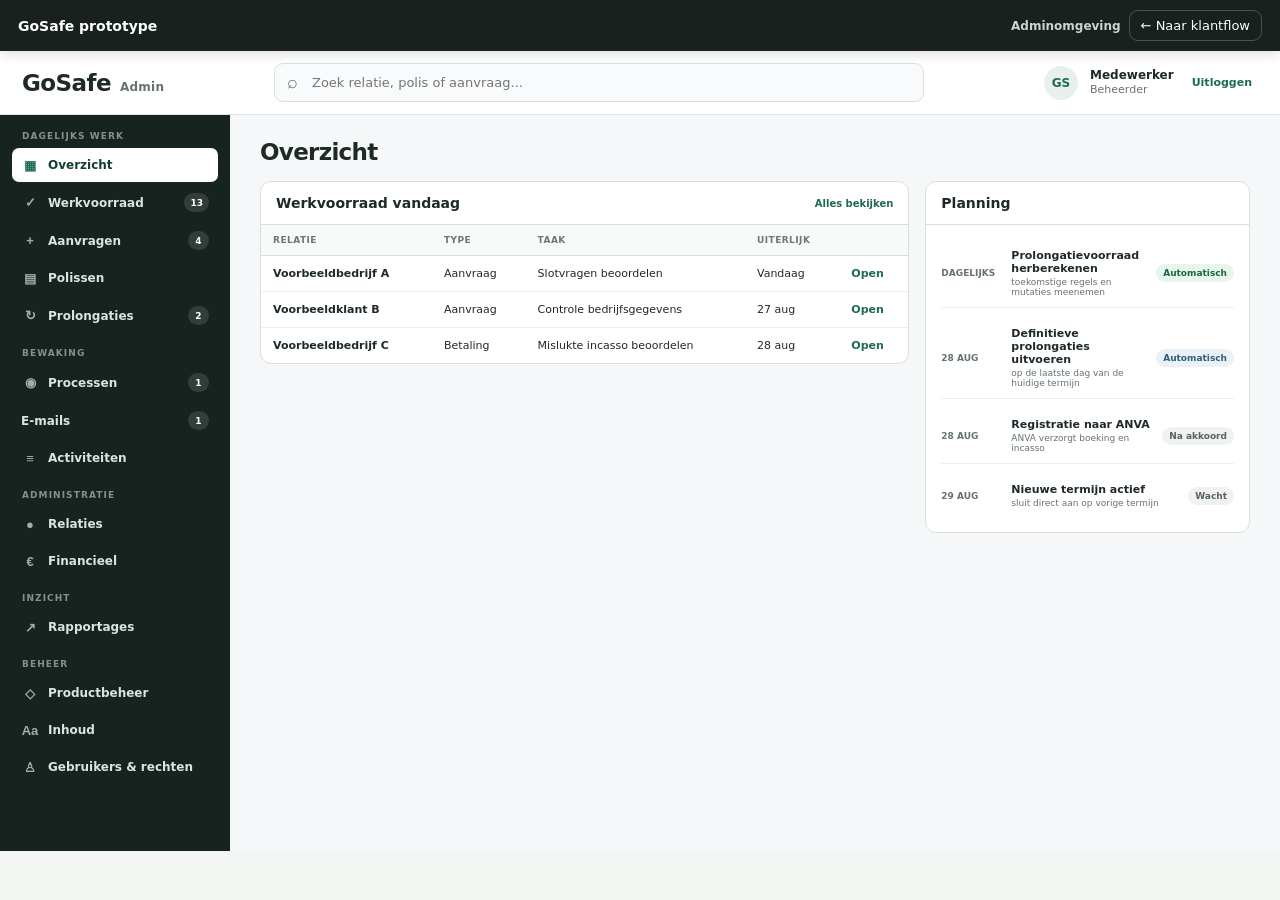
==== admin.html @ dae152c8 "Refresh simplified permissions UI" ====
<!DOCTYPE html>
<html lang="nl">
<head>
<meta charset="utf-8">
<meta name="viewport" content="width=device-width, initial-scale=1">
<title>GoSafe – adminprototype</title>
<link rel="stylesheet" href="assets/prototype.css?v=20260828-communication-v1">
</head>
<body><div class="prototype-toolbar admin-prototype-toolbar"><strong>GoSafe prototype</strong><div class="toolbar-group"><span class="toolbar-context">Adminomgeving</span><a class="toolbar-btn" href="index.html">← Naar klantflow</a></div></div><section class="screen active" id="screen-admin">
<div class="admin-shell">
<header class="admin-topbar">
  <div class="admin-brand"><strong>GoSafe</strong><span>Admin</span></div>
  <div class="admin-search"><input id="adminGlobalSearch" type="search" placeholder="Zoek relatie, polis of aanvraag..." aria-label="Zoek relatie, polis of aanvraag" /></div>
  <div class="admin-user"><div class="admin-avatar">GS</div><div class="admin-user-copy"><strong>Medewerker</strong>Beheerder</div><button class="admin-logout" type="button">Uitloggen</button></div>
</header>
<div class="admin-body">
<aside class="admin-sidebar">
  <div class="admin-nav-group"><div class="admin-nav-label">Dagelijks werk</div>
    <button class="admin-nav active" data-admin-target="overview" type="button">Overzicht</button>
    <button class="admin-nav" data-admin-target="workqueue" type="button">Werkvoorraad <span class="admin-nav-badge">13</span></button>
    <button class="admin-nav" data-admin-target="applications" type="button">Aanvragen <span class="admin-nav-badge">4</span></button>
    <button class="admin-nav" data-admin-target="policies" type="button">Polissen</button>
    <button class="admin-nav" data-admin-target="renewals" type="button">Prolongaties <span class="admin-nav-badge">2</span></button>
  </div>
  <div class="admin-nav-group"><div class="admin-nav-label">Bewaking</div>
    <button class="admin-nav" data-admin-target="processes" type="button">Processen <span class="admin-nav-badge">1</span></button>
    <button class="admin-nav" data-admin-target="communications" type="button">E-mails <span class="admin-nav-badge">1</span></button>
    <button class="admin-nav" data-admin-target="activities" type="button">Activiteiten</button>
  </div>
  <div class="admin-nav-group"><div class="admin-nav-label">Administratie</div>
    <button class="admin-nav" data-admin-target="relations" type="button">Relaties</button>
    <button class="admin-nav" data-admin-target="finance" type="button">Financieel</button>
  </div>
  <div class="admin-nav-group"><div class="admin-nav-label">Inzicht</div><button class="admin-nav" data-admin-target="reports" type="button">Rapportages</button></div>
  <div class="admin-nav-group"><div class="admin-nav-label">Beheer</div>
    <button class="admin-nav" data-admin-target="products" type="button">Productbeheer</button>
    <div class="admin-product-subnav" aria-label="Productbeheer submenu">
      <button class="admin-subnav-btn active" data-product-target="categories" type="button">Categorieën</button>
      <button class="admin-subnav-btn" data-product-target="category-rules" type="button">Categorieregels</button>
      <button class="admin-subnav-btn" data-product-target="costs" type="button">Algemene instellingen</button>
      <button class="admin-subnav-btn" data-product-target="addons" type="button">Aanvullende dekkingen</button>
      <button class="admin-subnav-btn" data-product-target="acceptance" type="button">Acceptatiecriteria</button>
      <button class="admin-subnav-btn" data-product-target="changes" type="button">Wijzigingssets</button>
      <button class="admin-subnav-btn" data-product-target="api" type="button">API test</button>
    </div>
    <button class="admin-nav" data-admin-target="content" type="button">Inhoud</button>
    <button class="admin-nav" data-admin-target="users" type="button">Gebruikers &amp; rechten</button>
  </div>
</aside>
<main class="admin-main">

<div class="admin-page active" data-admin-page="overview">
  <div class="admin-page-head"><div><h1>Overzicht</h1></div></div>
  <div class="admin-grid-2">
    <div>
      <div class="admin-card"><div class="admin-card-head"><div><h2>Werkvoorraad vandaag</h2></div><span class="admin-card-link" data-admin-target="workqueue">Alles bekijken</span></div><div class="admin-table-wrap"><table class="admin-table"><thead><tr><th>Relatie</th><th>Type</th><th>Taak</th><th>Uiterlijk</th><th></th></tr></thead><tbody>
      <tr><td><div class="admin-primary">Voorbeeldbedrijf A</div></td><td>Aanvraag</td><td>Slotvragen beoordelen</td><td>Vandaag</td><td><span class="admin-link admin-open-dossier" data-dossier-key="application-main">Open</span></td></tr>
      <tr><td><div class="admin-primary">Voorbeeldklant B</div></td><td>Aanvraag</td><td>Controle bedrijfsgegevens</td><td>27 aug</td><td><span class="admin-link">Open</span></td></tr>
      <tr><td><div class="admin-primary">Voorbeeldbedrijf C</div></td><td>Betaling</td><td>Mislukte incasso beoordelen</td><td>28 aug</td><td><span class="admin-link">Open</span></td></tr>
      </tbody></table></div></div>
    </div>
    <div>
      <div class="admin-card"><div class="admin-card-head"><div><h2>Planning</h2></div></div><div class="admin-card-body"><div class="admin-schedule">
        <div class="admin-schedule-row"><div class="admin-schedule-date">DAGELIJKS</div><div><div class="admin-schedule-title">Prolongatievoorraad herberekenen</div><div class="admin-schedule-sub">toekomstige regels en mutaties meenemen</div></div><span class="admin-chip green">Automatisch</span></div>
        <div class="admin-schedule-row"><div class="admin-schedule-date">28 AUG</div><div><div class="admin-schedule-title">Definitieve prolongaties uitvoeren</div><div class="admin-schedule-sub">op de laatste dag van de huidige termijn</div></div><span class="admin-chip blue">Automatisch</span></div>
        <div class="admin-schedule-row"><div class="admin-schedule-date">28 AUG</div><div><div class="admin-schedule-title">Registratie naar ANVA</div><div class="admin-schedule-sub">ANVA verzorgt boeking en incasso</div></div><span class="admin-chip gray">Na akkoord</span></div>
        <div class="admin-schedule-row"><div class="admin-schedule-date">29 AUG</div><div><div class="admin-schedule-title">Nieuwe termijn actief</div><div class="admin-schedule-sub">sluit direct aan op vorige termijn</div></div><span class="admin-chip gray">Wacht</span></div>
      </div></div></div>
    </div>
  </div>
</div>

<div class="admin-page" data-admin-page="workqueue">
  <div class="admin-page-head"><div><h1>Werkvoorraad</h1></div><div class="admin-actions"><button class="admin-btn primary" type="button">Nieuwe interne taak</button></div></div>
  <div class="admin-filterbar"><input class="grow" placeholder="Zoek op relatie, polis, aanvraag of taak"/><select><option>Alle typen</option><option>Aanvraag</option><option>Mutatie</option><option>Betaling</option><option>Relatie</option><option>Communicatie</option></select><select><option>Open</option><option>Afgerond</option></select><span class="admin-result-count">13 open taken</span></div>
  <div class="admin-card"><div class="admin-table-wrap"><table class="admin-table"><thead><tr><th>Type</th><th>Relatie</th><th>Polis / aanvraag</th><th>Taak</th><th>Status</th></tr></thead><tbody>
    <tr><td>Aanvraag</td><td><span class="admin-link admin-open-dossier" data-dossier-key="application-main">Voorbeeldbedrijf A</span></td><td>DOS-2026-00831</td><td>Slotvragen beoordelen</td><td><span class="admin-chip amber">Open</span></td></tr>
    <tr><td>Mutatie</td><td>Voorbeeldklant B</td><td>POL-2026-00312</td><td>Mutatie handmatig beoordelen</td><td><span class="admin-chip amber">Open</span></td></tr>
    <tr><td>Betaling</td><td>Voorbeeldbedrijf C</td><td>POL-2025-00917</td><td>Mislukte incasso beoordelen</td><td><span class="admin-chip amber">Open</span></td></tr>
    <tr><td>Relatie</td><td>Voorbeeldbedrijf D</td><td>AAN-2026-00807</td><td>Handmatige KvK-controle</td><td><span class="admin-chip amber">Open</span></td></tr>
    <tr><td>Communicatie</td><td><span class="admin-link admin-open-dossier" data-dossier-key="policy-main">Voorbeeld Media B.V.</span></td><td>POL-2026-00184</td><td>E-mailadres controleren na hard bounce</td><td><span class="admin-chip amber">Open</span></td></tr>
  </tbody></table></div></div>
</div>

<div class="admin-page" data-admin-page="activities">
  <div class="admin-page-head"><div><h1>Activiteiten</h1></div></div>
  <div class="admin-filterbar"><input class="grow" placeholder="Zoek gebeurtenis, relatie, polis of actor"/><select><option>Alle actors</option><option>Systeem</option><option>Medewerker</option><option>Klant</option></select><select><option>Alle resultaten</option><option>Gelukt</option><option>Waarschuwing</option><option>Mislukt</option></select><span class="admin-result-count">Laatste 30 dagen</span></div>
  <div class="admin-card"><div class="admin-table-wrap"><table class="admin-table"><thead><tr><th>Datum / tijd</th><th>Relatie</th><th>Polis / aanvraag</th><th>Actor</th><th>Activiteit</th><th>Resultaat</th></tr></thead><tbody>
    <tr><td>26 aug · 07:18</td><td>Voorbeeldbedrijf A</td><td>POL-2026-00184</td><td>Systeem</td><td>Nota aangemaakt</td><td><span class="admin-chip green">Gelukt</span></td></tr>
    <tr><td>26 aug · 07:11</td><td>Voorbeeldbedrijf A</td><td>POL-2026-00184</td><td>Systeem</td><td>Polismutatie verwerkt</td><td><span class="admin-chip green">Gelukt</span></td></tr>
    <tr><td>26 aug · 06:55</td><td>—</td><td>Batch PROL-20260826</td><td>Systeem</td><td>Prolongatieberekening</td><td><span class="admin-chip amber">1 uitzondering</span></td></tr>
    <tr><td>25 aug · 16:42</td><td>Voorbeeldbedrijf C</td><td>POL-2025-00917</td><td>Finance</td><td>Incasso opnieuw aangeboden</td><td><span class="admin-chip blue">Verwerkt</span></td></tr>
  </tbody></table></div></div>
</div>

<div class="admin-page" data-admin-page="processes">
  <div class="admin-page-head"><div><h1>Processen</h1></div><div class="admin-process-live"><i></i><div><strong>Realtime verbonden</strong><span id="adminProcessLiveAge">Laatste update zojuist</span></div></div></div>
  <div class="admin-filterbar"><input class="grow" id="adminProcessSearch" type="search" placeholder="Zoek proces, dossier, polis of relatie"><select id="adminProcessTypeFilter"><option value="">Alle processen</option><option>Nieuwe polis</option><option>Mutatie</option><option>Prolongatie</option><option>Royement</option></select><select id="adminProcessStatusFilter"><option value="">Alle statussen</option><option value="running">Actief</option><option value="waiting_timer">Gepland</option><option value="waiting_external">Wacht extern</option><option value="retry_scheduled">Retry gepland</option><option value="action_required">Actie nodig</option><option value="completed">Afgerond</option></select><span class="admin-result-count" id="adminProcessResultCount">12 processen</span></div>
  <div class="admin-process-layout">
    <div class="admin-card"><div class="admin-table-wrap"><table class="admin-table admin-process-table"><thead><tr><th>Proces</th><th>Dossier / polis</th><th>Status</th><th>Huidige stap</th><th>Doorlooptijd</th><th>SLA</th></tr></thead><tbody id="adminProcessListBody"></tbody></table></div></div>
    <aside class="admin-card admin-process-detail" id="adminProcessDetail"></aside>
  </div>
</div>

<div class="admin-page" data-admin-page="communications">
  <div class="admin-page-head"><div><h1>E-mails</h1></div><div class="admin-process-live"><i></i><div><strong>Realtime verbonden</strong><span id="communicationLiveAge">Laatste update zojuist</span></div></div></div>
  <div class="admin-communication-tabs" role="tablist" aria-label="E-mailonderdelen">
    <button class="active" data-communication-tab="queue" type="button">Gepland</button>
    <button data-communication-tab="messages" type="button">Verzonden</button>
  </div>

  <section class="admin-communication-panel active" data-communication-panel="queue">
    <div class="admin-communication-layout">
      <div class="admin-card"><div class="admin-filterbar admin-process-filterbar"><input class="grow" id="communicationQueueSearch" type="search" placeholder="Zoek dossier, polis, ontvanger of e-mail"><select id="communicationQueueStatus"><option value="">Alle statussen</option><option value="action_required">Actie nodig</option><option value="waiting_dependency">Gepland</option><option value="queued">Klaar voor verzending</option><option value="waiting_external">Wordt verzonden</option></select><span class="admin-result-count" id="communicationQueueCount"></span></div><div class="admin-table-wrap"><table class="admin-table admin-communication-table"><thead><tr><th>E-mail</th><th>Dossier / polis</th><th>Ontvanger</th><th>Status</th><th>Volgende stap</th><th>Moment</th></tr></thead><tbody id="communicationQueueBody"></tbody></table></div></div>
      <aside class="admin-card admin-process-detail" id="communicationQueueDetail"></aside>
    </div>
  </section>

  <section class="admin-communication-panel" data-communication-panel="messages">
    <div class="admin-communication-layout">
      <div class="admin-card"><div class="admin-filterbar admin-process-filterbar"><input class="grow" id="communicationMessageSearch" type="search" placeholder="Zoek e-mail, dossier of e-mailadres"><select id="communicationMessageStatus"><option value="">Alle statussen</option><option value="delivered">Afgeleverd</option><option value="hard_bounce">Hard bounce</option><option value="action_required">Actie nodig</option></select><span class="admin-result-count" id="communicationMessageCount"></span></div><div class="admin-table-wrap"><table class="admin-table admin-communication-table"><thead><tr><th>E-mail</th><th>Dossier / polis</th><th>Ontvanger</th><th>Status</th><th>Datum en tijd</th></tr></thead><tbody id="communicationMessageBody"></tbody></table></div></div>
      <aside class="admin-card admin-process-detail" id="communicationMessageDetail"></aside>
    </div>
  </section>

</div>

<div class="admin-page" data-admin-page="content">
  <div class="admin-page-head"><div><h1>Inhoud en vertalingen</h1></div></div>
  <div class="admin-filterbar admin-content-filterbar"><input class="grow" id="communicationTemplateSearch" type="search" placeholder="Zoek tekst of systeemonderdeel"><select id="communicationTemplateLanguage"><option value="">Alle talen</option><option value="nl-NL">Nederlands</option><option value="en-GB">Engels</option></select><select id="communicationTemplateStatus"><option value="">Alles</option><option value="published">Actief</option><option value="draft">Concept aanwezig</option></select></div>
  <div class="admin-communication-layout">
    <div class="admin-card"><div class="admin-table-wrap"><table class="admin-table admin-communication-table"><thead><tr><th>Systeemtekst</th><th>Onderdeel</th><th>Talen</th><th>Status</th><th></th></tr></thead><tbody id="communicationTemplateBody"></tbody></table></div></div>
    <aside class="admin-card admin-template-editor" id="communicationTemplateDetail"></aside>
  </div>
</div>

<div class="admin-page" data-admin-page="email-detail">
  <div class="admin-page-head admin-dossier-back"><div><button class="admin-btn text" id="emailDetailBack" type="button">← Terug</button></div></div>
  <div id="emailDetailContent"></div>
</div>

<div class="admin-page" data-admin-page="applications">
  <div class="admin-page-head"><div><h1>Aanvragen</h1></div></div>
  <div class="admin-filterbar"><input class="grow" id="applicationListSearch" type="search" placeholder="Zoek dossier of naam"/><select id="applicationStatusFilter"><option value="">Alle statussen</option><option value="ter akkoord">Ter akkoord</option><option value="concept">Concept</option></select><select id="applicationProductFilter"><option value="">Alle producten</option><option value="apparatuurverzekering">Apparatuurverzekering</option><option value="instrumentenverzekering">Instrumentenverzekering</option></select><select id="applicationDateFilter"><option value="">Alle momenten</option><option value="vandaag">Vandaag</option><option value="deze week">Deze week</option></select></div>
  <div class="admin-card"><div class="admin-table-wrap"><table class="admin-table admin-dossier-list"><thead><tr><th>Dossier</th><th>Verzekeringnemer</th><th>Product</th><th>Laatste wijziging</th><th class="admin-money">Verzekerd bedrag</th><th class="admin-money">Jaarpremie</th><th>Status</th></tr></thead><tbody id="applicationListBody">
    <tr class="admin-dossier-row" tabindex="0" data-open-dossier data-dossier-key="application-main" data-search="dos-2026-00831 voorbeeldbedrijf a klant-a@voorbeeld.invalid" data-status="ter akkoord" data-product="apparatuurverzekering" data-date="vandaag deze week"><td><span class="admin-link">DOS-2026-00831</span></td><td><div class="admin-primary">Voorbeeldbedrijf A</div></td><td>Apparatuurverzekering</td><td>26 aug · 07:04</td><td class="admin-money">€ 39.850</td><td class="admin-money">€ 498,13</td><td><span class="admin-chip amber">Ter akkoord</span></td></tr>
    <tr class="admin-dossier-row" tabindex="0" data-open-dossier data-dossier-key="application-fallout" data-search="dos-2026-00829 voorbeeldklant b klant-b@voorbeeld.invalid" data-status="concept" data-product="instrumentenverzekering" data-date="vandaag deze week"><td><span class="admin-link">DOS-2026-00829</span></td><td><div class="admin-primary">Voorbeeldklant B</div></td><td>Instrumentenverzekering</td><td>25 aug · 21:18</td><td class="admin-money">€ 112.500</td><td class="admin-money">€ 703,13</td><td><span class="admin-chip gray">Concept</span></td></tr>
    <tr class="admin-dossier-row" tabindex="0" data-open-dossier data-dossier-key="application-sound" data-search="dos-2026-00824 voorbeeldbedrijf d klant-d@voorbeeld.invalid" data-status="ter akkoord" data-product="apparatuurverzekering" data-date="deze week"><td><span class="admin-link">DOS-2026-00824</span></td><td><div class="admin-primary">Voorbeeldbedrijf D</div></td><td>Apparatuurverzekering</td><td>25 aug · 15:32</td><td class="admin-money">€ 58.400</td><td class="admin-money">€ 730,00</td><td><span class="admin-chip amber">Ter akkoord</span></td></tr>
    <tr class="admin-dossier-row" tabindex="0" data-open-dossier data-dossier-key="application-camera" data-search="dos-2026-00807 voorbeeldbedrijf e klant-e@voorbeeld.invalid" data-status="concept" data-product="apparatuurverzekering" data-date="deze week"><td><span class="admin-link">DOS-2026-00807</span></td><td><div class="admin-primary">Voorbeeldbedrijf E</div></td><td>Apparatuurverzekering</td><td>24 aug · 10:22</td><td class="admin-money">€ 26.300</td><td class="admin-money">€ 328,75</td><td><span class="admin-chip gray">Concept</span></td></tr>
  </tbody></table></div></div>
</div>

<div class="admin-page" data-admin-page="policies">
  <div class="admin-page-head"><div><h1>Polissen</h1></div></div>
  <div class="admin-filterbar"><input class="grow" id="policyListSearch" type="search" placeholder="Zoek polis of naam"/><select id="policyStatusFilter"><option value="">Alle statussen</option><option value="actief">Actief</option></select><select id="policyProductFilter"><option value="">Alle producten</option><option value="apparatuurverzekering">Apparatuurverzekering</option><option value="instrumentenverzekering">Instrumentenverzekering</option></select><select id="policyDateFilter"><option value="">Alle ingangsdatums</option><option value="deze maand">Deze maand</option><option value="dit jaar">Dit jaar</option></select></div>
  <div class="admin-card"><div class="admin-table-wrap"><table class="admin-table admin-dossier-list"><thead><tr><th>Polis</th><th>Verzekeringnemer</th><th>Product</th><th>Ingangsdatum</th><th>Prolongatiedatum</th><th class="admin-money">Verzekerd bedrag</th><th class="admin-money">Jaarpremie</th><th>Status</th><th>Komende wijziging</th></tr></thead><tbody id="policyListBody">
    <tr class="admin-dossier-row" tabindex="0" data-open-dossier data-dossier-key="policy-main" data-search="pol-2026-00184 dos-2026-00812 voorbeeldbedrijf a klant-a@voorbeeld.invalid mut-2026-00128" data-status="actief" data-product="apparatuurverzekering" data-date="deze maand dit jaar"><td><div class="admin-primary admin-link">POL-2026-00184</div></td><td><div class="admin-primary">Voorbeeldbedrijf A</div></td><td>Apparatuurverzekering</td><td>25 aug 2026</td><td><strong>25 aug 2027</strong></td><td class="admin-money">€ 39.850</td><td class="admin-money">€ 498,13</td><td><span class="admin-chip green">Actief</span></td><td><span class="admin-chip amber">Per 1 sep 2026</span></td></tr>
    <tr class="admin-dossier-row" tabindex="0" data-open-dossier data-dossier-key="policy-jdevries" data-search="pol-2026-00312 dos-2026-00481 voorbeeldklant b klant-b@voorbeeld.invalid" data-status="actief" data-product="instrumentenverzekering" data-date="dit jaar"><td><div class="admin-primary admin-link">POL-2026-00312</div></td><td><div class="admin-primary">Voorbeeldklant B</div></td><td>Instrumentenverzekering</td><td>4 mei 2026</td><td><strong>4 mei 2027</strong></td><td class="admin-money">€ 26.240</td><td class="admin-money">€ 164,00</td><td><span class="admin-chip green">Actief</span></td><td><span class="admin-value-muted">Geen</span></td></tr>
    <tr class="admin-dossier-row" tabindex="0" data-open-dossier data-dossier-key="policy-studio" data-search="pol-2025-00917 dos-2025-01228 voorbeeldbedrijf c klant-c@voorbeeld.invalid mut-2026-00131" data-status="actief" data-product="apparatuurverzekering" data-date=""><td><div class="admin-primary admin-link">POL-2025-00917</div></td><td><div class="admin-primary">Voorbeeldbedrijf C</div></td><td>Apparatuurverzekering</td><td>12 okt 2025</td><td><strong>12 okt 2026</strong></td><td class="admin-money">€ 38.600</td><td class="admin-money">€ 482,50</td><td><span class="admin-chip green">Actief</span></td><td><span class="admin-chip amber">Per 20 okt 2026</span></td></tr>
    <tr class="admin-dossier-row" tabindex="0" data-open-dossier data-dossier-key="policy-event" data-search="pol-2026-00276 dos-2026-00614 voorbeeldbedrijf d klant-d@voorbeeld.invalid" data-status="actief" data-product="apparatuurverzekering" data-date="dit jaar"><td><div class="admin-primary admin-link">POL-2026-00276</div></td><td><div class="admin-primary">Voorbeeldbedrijf D</div></td><td>Apparatuurverzekering</td><td>18 jun 2026</td><td><strong>18 jun 2027</strong></td><td class="admin-money">€ 64.500</td><td class="admin-money">€ 806,25</td><td><span class="admin-chip green">Actief</span></td><td><span class="admin-value-muted">Geen</span></td></tr>
    <tr class="admin-dossier-row" tabindex="0" data-open-dossier data-dossier-key="policy-music" data-search="pol-2026-00109 dos-2026-00231 voorbeeldklant e klant-e@voorbeeld.invalid" data-status="actief" data-product="instrumentenverzekering" data-date="dit jaar"><td><div class="admin-primary admin-link">POL-2026-00109</div></td><td><div class="admin-primary">Voorbeeldklant E</div></td><td>Instrumentenverzekering</td><td>9 feb 2026</td><td><strong>9 feb 2027</strong></td><td class="admin-money">€ 18.750</td><td class="admin-money">€ 117,19</td><td><span class="admin-chip green">Actief</span></td><td><span class="admin-value-muted">Geen</span></td></tr>
    <tr class="admin-dossier-row" tabindex="0" data-open-dossier data-dossier-key="policy-rental" data-search="pol-2025-01142 dos-2025-01490 voorbeeldbedrijf f klant-f@voorbeeld.invalid" data-status="actief" data-product="apparatuurverzekering" data-date=""><td><div class="admin-primary admin-link">POL-2025-01142</div></td><td><div class="admin-primary">Voorbeeldbedrijf F</div></td><td>Apparatuurverzekering</td><td>3 dec 2025</td><td><strong>3 dec 2026</strong></td><td class="admin-money">€ 92.300</td><td class="admin-money">€ 1.153,75</td><td><span class="admin-chip green">Actief</span></td><td><span class="admin-value-muted">Geen</span></td></tr>
    <tr class="admin-dossier-row" tabindex="0" data-open-dossier data-dossier-key="policy-photo" data-search="pol-2026-00348 dos-2026-00722 voorbeeldbedrijf g klant-g@voorbeeld.invalid" data-status="actief" data-product="apparatuurverzekering" data-date="dit jaar"><td><div class="admin-primary admin-link">POL-2026-00348</div></td><td><div class="admin-primary">Voorbeeldbedrijf G</div></td><td>Apparatuurverzekering</td><td>7 jul 2026</td><td><strong>7 jul 2027</strong></td><td class="admin-money">€ 31.900</td><td class="admin-money">€ 398,75</td><td><span class="admin-chip green">Actief</span></td><td><span class="admin-value-muted">Geen</span></td></tr>
  </tbody></table></div></div>
</div>

<div class="admin-page" data-admin-page="renewals">
  <div class="admin-page-head"><div><h1>Prolongaties</h1></div><div class="admin-process-live"><i></i><div><strong>Realtime verbonden</strong><span id="renewalLiveAge">Laatste update zojuist</span></div></div></div>
  <div class="admin-status-strip" aria-label="Prolongatie aandachtspunten">
    <button type="button" data-renewal-status="actie"><strong>3</strong><span>Actie nodig</span></button>
    <button type="button" data-renewal-status="uitval"><strong>2</strong><span>Uitval verwacht</span></button>
    <button type="button" data-renewal-status="mutatie"><strong>4</strong><span>Openstaande mutaties</span></button>
  </div>
  <div class="admin-filterbar"><input class="grow" id="renewalSearch" type="search" placeholder="Zoek polis, relatie of mutatie"/><select id="renewalPeriodFilter"><option value="">Komende 60 dagen</option><option value="7">Komende 7 dagen</option><option value="30">Komende 30 dagen</option><option value="90">Komende 90 dagen</option></select><select id="renewalStatusFilter"><option value="">Alle voorcontrolestatussen</option><option value="prolongeerbaar">Prolongeerbaar</option><option value="gewijzigd">Premie / voorwaarden gewijzigd</option><option value="mutatie">Openstaande mutatie</option><option value="uitval">Uitval verwacht</option><option value="actie">Actie nodig</option></select></div>
  <div class="admin-card"><div class="admin-table-wrap"><table class="admin-table admin-renewal-table"><thead><tr><th>Einde huidige termijn</th><th>Nieuwe termijn</th><th>Polis</th><th>Premie oud → nieuw</th><th>Voorcontrole</th></tr></thead><tbody id="renewalListBody">
    <tr class="admin-dossier-row" tabindex="0" data-open-dossier data-dossier-key="policy-studio" data-renewal-row data-search="pol-2025-00917 voorbeeldbedrijf c mut-2026-00131" data-status="mutatie actie" data-days="45"><td><strong>12 okt 2026</strong></td><td><strong>13 okt 2026 – 12 okt 2027</strong></td><td><div class="admin-primary admin-link">POL-2025-00917</div></td><td class="admin-money">€ 482,50 → € 508,20</td><td><span class="admin-chip amber">Openstaande mutatie</span></td></tr>
    <tr data-renewal-row data-search="pol-2025-00614 voorbeeldbedrijf e" data-status="prolongeerbaar" data-days="0"><td><strong>28 aug 2026</strong></td><td><strong>29 aug 2026 – 28 aug 2027</strong></td><td><div class="admin-primary">POL-2025-00614</div></td><td class="admin-money">€ 328,75 → € 328,75</td><td><span class="admin-chip green">Prolongeerbaar</span></td></tr>
    <tr class="admin-dossier-row" tabindex="0" data-open-dossier data-dossier-key="policy-live-audio" data-renewal-row data-search="pol-2025-00622 live audio regel maximum verzekerd bedrag" data-status="uitval actie" data-days="1"><td><strong>29 aug 2026</strong></td><td><strong>30 aug 2026 – 29 aug 2027</strong></td><td><div class="admin-primary admin-link">POL-2025-00622</div></td><td class="admin-money">€ 684,40 → —</td><td><span class="admin-chip red">Uitval verwacht</span><div class="admin-secondary">Nieuwe limiet verzekerd bedrag</div></td></tr>
    <tr data-renewal-row data-search="pol-2025-00630 studio west voorwaarden premie" data-status="gewijzigd" data-days="5"><td><strong>2 sep 2026</strong></td><td><strong>3 sep 2026 – 2 sep 2027</strong></td><td><div class="admin-primary">POL-2025-00630</div></td><td class="admin-money">€ 412,80 → € 429,31</td><td><span class="admin-chip blue">Premie gewijzigd</span></td></tr>
    <tr data-renewal-row data-search="pol-2025-00641 lichtwerk nederland" data-status="prolongeerbaar" data-days="8"><td><strong>5 sep 2026</strong></td><td><strong>6 sep 2026 – 5 sep 2027</strong></td><td><div class="admin-primary">POL-2025-00641</div></td><td class="admin-money">€ 278,50 → € 278,50</td><td><span class="admin-chip green">Prolongeerbaar</span></td></tr>
    <tr data-renewal-row data-search="pol-2025-00657 de snaar mut-2026-00142" data-status="mutatie" data-days="12"><td><strong>9 sep 2026</strong></td><td><strong>10 sep 2026 – 9 sep 2027</strong></td><td><div class="admin-primary">POL-2025-00657</div></td><td class="admin-money">€ 186,25 → € 201,88</td><td><span class="admin-chip amber">Openstaande mutatie</span></td></tr>
    <tr data-renewal-row data-search="pol-2025-00674 camera collectief" data-status="prolongeerbaar" data-days="18"><td><strong>15 sep 2026</strong></td><td><strong>16 sep 2026 – 15 sep 2027</strong></td><td><div class="admin-primary">POL-2025-00674</div></td><td class="admin-money">€ 735,00 → € 735,00</td><td><span class="admin-chip green">Prolongeerbaar</span></td></tr>
    <tr data-renewal-row data-search="pol-2025-00688 mobile sound uitval maximum items" data-status="uitval actie" data-days="23"><td><strong>20 sep 2026</strong></td><td><strong>21 sep 2026 – 20 sep 2027</strong></td><td><div class="admin-primary">POL-2025-00688</div></td><td class="admin-money">€ 946,20 → —</td><td><span class="admin-chip red">Uitval verwacht</span><div class="admin-secondary">Maximum aantal items overschreden</div></td></tr>
    <tr data-renewal-row data-search="pol-2025-00704 podium producties voorwaarden" data-status="gewijzigd" data-days="31"><td><strong>28 sep 2026</strong></td><td><strong>29 sep 2026 – 28 sep 2027</strong></td><td><div class="admin-primary">POL-2025-00704</div></td><td class="admin-money">€ 519,75 → € 540,54</td><td><span class="admin-chip blue">Voorwaarden gewijzigd</span></td></tr>
    <tr data-renewal-row data-search="pol-2025-00716 noordlicht media mut-2026-00155" data-status="mutatie" data-days="39"><td><strong>6 okt 2026</strong></td><td><strong>7 okt 2026 – 6 okt 2027</strong></td><td><div class="admin-primary">POL-2025-00716</div></td><td class="admin-money">€ 364,10 → € 392,44</td><td><span class="admin-chip amber">Openstaande mutatie</span></td></tr>
    <tr data-renewal-row data-search="pol-2025-00739 key sound" data-status="prolongeerbaar" data-days="52"><td><strong>19 okt 2026</strong></td><td><strong>20 okt 2026 – 19 okt 2027</strong></td><td><div class="admin-primary">POL-2025-00739</div></td><td class="admin-money">€ 221,60 → € 221,60</td><td><span class="admin-chip green">Prolongeerbaar</span></td></tr>
    <tr data-renewal-row data-search="pol-2025-00752 focus verhuur mut-2026-00161" data-status="mutatie" data-days="59"><td><strong>26 okt 2026</strong></td><td><strong>27 okt 2026 – 26 okt 2027</strong></td><td><div class="admin-primary">POL-2025-00752</div></td><td class="admin-money">€ 802,25 → € 838,70</td><td><span class="admin-chip amber">Openstaande mutatie</span></td></tr>
  </tbody></table></div></div>
</div>

<div class="admin-page" data-admin-page="finance">
  <div class="admin-page-head"><div><h1>Financieel</h1></div></div>
  <div class="admin-filterbar"><input class="grow" placeholder="Zoek nota, polis of relatie"/><select><option>Alle financiële statussen</option><option>Te versturen</option><option>Verstuurd</option><option>Voldaan</option><option>Mislukt</option></select></div>
  <div class="admin-card"><div class="admin-table-wrap"><table class="admin-table"><thead><tr><th>Nota</th><th>Relatie</th><th>Polis</th><th>Type</th><th>Bedrag</th><th>Datum</th><th>Status</th><th>Volgende actie</th></tr></thead><tbody>
    <tr><td>N-2026-010812</td><td>Voorbeeldbedrijf A</td><td>POL-2026-00184</td><td>Mutatienota</td><td class="admin-money">€ 497,23</td><td>26 aug 2026</td><td><span class="admin-chip blue">Te versturen</span></td><td>Versturen</td></tr>
    <tr><td>N-2026-010801</td><td>Voorbeeldbedrijf C</td><td>POL-2025-00917</td><td>Jaarnota</td><td class="admin-money">€ 528,56</td><td>25 aug 2026</td><td><span class="admin-chip red">Incasso mislukt</span></td><td>Werkvoorraad</td></tr>
    <tr><td>C-2026-000194</td><td>Voorbeeldklant B</td><td>POL-2026-00312</td><td>Creditnota</td><td class="admin-money">− € 84,30</td><td>24 aug 2026</td><td><span class="admin-chip green">Verwerkt</span></td><td>—</td></tr>
  </tbody></table></div></div>
</div>

<div class="admin-page" data-admin-page="relations">
  <div class="admin-page-head"><div><h1>Relaties</h1></div><div class="admin-actions"><button class="admin-btn primary" type="button">Nieuwe relatie</button></div></div>
  <div class="admin-filterbar"><input class="grow" placeholder="Zoek naam, e-mail, KvK of relatienummer"/><select><option>Alle relatietypen</option><option>Particulier</option><option>Zakelijk</option></select><span class="admin-result-count">1.087 relaties</span></div>
  <div class="admin-card"><div class="admin-table-wrap"><table class="admin-table"><thead><tr><th>Relatie</th><th>Type</th><th>E-mail</th><th>Polissen</th><th>Open taken</th><th>Laatste activiteit</th><th></th></tr></thead><tbody>
    <tr><td><div class="admin-primary">Voorbeeldbedrijf A</div><div class="admin-secondary">REL-000184 · KvK 00000001</div></td><td>Zakelijk</td><td>klant-a@voorbeeld.invalid</td><td>1 actief</td><td><span class="admin-chip amber">1</span></td><td>26 aug · 07:18</td><td><button class="admin-btn admin-open-dossier" type="button">Open dossier</button></td></tr>
    <tr><td><div class="admin-primary">Voorbeeldklant B</div><div class="admin-secondary">REL-000312</div></td><td>Particulier</td><td>klant-b@voorbeeld.invalid</td><td>1 actief</td><td>0</td><td>25 aug · 18:42</td><td><button class="admin-btn admin-open-dossier" type="button">Open dossier</button></td></tr>
    <tr><td><div class="admin-primary">Voorbeeldbedrijf C</div><div class="admin-secondary">REL-000917 · KvK 00000003</div></td><td>Zakelijk</td><td>klant-c@voorbeeld.invalid</td><td>2 actief</td><td><span class="admin-chip red">1</span></td><td>25 aug · 16:42</td><td><button class="admin-btn admin-open-dossier" type="button">Open dossier</button></td></tr>
  </tbody></table></div></div>
</div>

<div class="admin-page" data-admin-page="reports">
  <div class="admin-page-head"><div><h1>Rapportages</h1></div></div>
  <div class="admin-report-grid">
    <div class="admin-report"><h3>Productie &amp; premie</h3><span class="admin-link">Open rapport</span></div>
    <div class="admin-report"><h3>Portefeuille</h3><span class="admin-link">Open rapport</span></div>
    <div class="admin-report"><h3>Acceptatie &amp; uitval</h3><span class="admin-link">Open rapport</span></div>
    <div class="admin-report"><h3>Mutaties</h3><span class="admin-link">Open rapport</span></div>
    <div class="admin-report"><h3>Financieel</h3><span class="admin-link">Open rapport</span></div>
    <div class="admin-report"><h3>Proces &amp; operatie</h3><span class="admin-link">Open rapport</span></div>
  </div>
</div>

<div class="admin-page product-admin-page choosing-product" data-admin-page="products">
  <div class="admin-page-head product-admin-head">
    <div><h1>Productbeheer</h1></div>
    <div class="admin-actions"><button class="admin-btn primary" id="productNewChangeSet" type="button">Nieuwe wijzigingsset</button></div>
  </div>

  <section class="product-choice-screen" id="productAdminChooser" aria-labelledby="productChoiceTitle">
    <h2 id="productChoiceTitle">Welk product wil je beheren?</h2>
    <div class="product-choice-grid">
      <button class="product-choice-card" type="button" data-product-choice="Apparatuurverzekering"><span>Product</span><strong>Apparatuurverzekering</strong><em>Open productbeheer →</em></button>
      <button class="product-choice-card" type="button" data-product-choice="Instrumentenverzekering"><span>Product</span><strong>Instrumentenverzekering</strong><em>Open productbeheer →</em></button>
    </div>
  </section>

  <div class="product-admin-bar product-admin-bar-quiet">
    <div class="product-selected-context"><div class="product-selected-icon" aria-hidden="true">P</div><div class="product-selected-copy"><span>Je beheert nu</span><strong id="productCurrentName">—</strong><small>Nederland · EUR · Actief</small></div><button class="admin-btn product-change-product" id="productChangeProduct" type="button">Ander product kiezen</button><select class="product-hidden-select" id="productAdminProduct" aria-hidden="true" tabindex="-1"><option value="Apparatuurverzekering">Apparatuurverzekering</option><option value="Instrumentenverzekering">Instrumentenverzekering</option></select></div>
    <div class="product-version-panel"><label class="product-config-view"><span>Versie bekijken</span><select class="admin-input" id="productConfigView"><option value="current">Actieve versie · vandaag</option><option value="change-2027">Concept · Tarieven 2027</option><option value="scheduled-2027">Gepland · Productdocumenten 2027</option></select></label><div class="product-version-context" id="productVersionContext"><span class="admin-chip green">Actief</span><small>Geldig sinds 1 jan 2026</small></div></div>
  </div>

  <div class="product-subpage active" data-product-page="categories">
    <div class="product-subpage-head product-subpage-head-quiet"><div><h2>Categorieën</h2></div></div>


    <div class="admin-filterbar product-filterbar"><input id="productCategorySearch" type="search" placeholder="Zoek categorie of subcategorie..."><span class="admin-result-count" id="productCategoryCount">Categorieën</span></div>
    <div class="product-category-layout" id="productCategoryLayout">
<div class="admin-card product-category-card">
        <div class="admin-table-wrap"><table class="admin-table product-category-table"><thead><tr><th>Categorie</th><th>Premie</th><th>Eigen risico</th><th>Regels</th><th>Volgende versie</th><th></th></tr></thead><tbody>
<tr class="product-category-row" data-category-name="Apparatuurverzekering" data-deductible="€ 250" data-deductible-source="Apparatuurverzekering" data-level="root" data-main-category="Apparatuurverzekering" data-product="Apparatuurverzekering" data-rate="1,25%" data-rate-source="Apparatuurverzekering" data-rule="" data-rule-source="" data-upcoming=""><td><div class="admin-primary product-root-name">Apparatuurverzekering</div><div class="admin-secondary">Productbasis</div></td><td><strong class="admin-money">1,25%</strong><small class="product-inherit-source">Eigen instelling</small></td><td><strong class="admin-money">€ 250</strong><small class="product-inherit-source">Eigen instelling</small></td><td><span class="admin-secondary">—</span></td><td><span class="admin-secondary">Geen</span></td><td><button class="admin-btn text product-open-category" type="button">Bewerken</button></td></tr><tr class="product-category-row" data-category-name="Camera’s" data-deductible="€ 250" data-deductible-source="Apparatuurverzekering" data-level="main" data-main-category="Camera’s" data-product="Apparatuurverzekering" data-rate="1,25%" data-rate-source="Apparatuurverzekering" data-rule="Serienummer verplicht" data-rule-source="Camera’s" data-upcoming=""><td><div class="admin-primary product-main-name">Camera’s</div><div class="admin-secondary">Hoofdcategorie</div></td><td><strong class="admin-money">1,25%</strong><small class="product-inherit-source">Overerfd van Apparatuurverzekering</small></td><td><strong class="admin-money">€ 250</strong><small class="product-inherit-source">Overerfd van Apparatuurverzekering</small></td><td><span class="product-rule-chip">Serienummer verplicht</span></td><td><span class="admin-secondary">Geen</span></td><td><button class="admin-btn text product-open-category" type="button">Bewerken</button></td></tr><tr class="product-category-row" data-category-name="Spiegelreflexcamera (DSLR)" data-deductible="€ 250" data-deductible-source="Apparatuurverzekering" data-level="sub" data-main-category="Camera’s" data-product="Apparatuurverzekering" data-rate="1,25%" data-rate-source="Apparatuurverzekering" data-rule="Serienummer verplicht" data-rule-source="Camera’s" data-upcoming=""><td><div class="admin-primary product-leaf-name">Spiegelreflexcamera (DSLR)</div></td><td><strong class="admin-money">1,25%</strong><small class="product-inherit-source">Overerfd van Apparatuurverzekering</small></td><td><strong class="admin-money">€ 250</strong><small class="product-inherit-source">Overerfd van Apparatuurverzekering</small></td><td><span class="product-rule-inherit" title="Overgenomen van Camera’s: Serienummer verplicht">Overgenomen</span></td><td><span class="admin-secondary">Geen</span></td><td><button class="admin-btn text product-open-category" type="button">Bewerken</button></td></tr><tr class="product-category-row" data-category-name="Systeemcamera" data-deductible="€ 250" data-deductible-source="Apparatuurverzekering" data-level="sub" data-main-category="Camera’s" data-product="Apparatuurverzekering" data-rate="1,25%" data-rate-source="Apparatuurverzekering" data-rule="Serienummer verplicht" data-rule-source="Camera’s" data-upcoming=""><td><div class="admin-primary product-leaf-name">Systeemcamera</div></td><td><strong class="admin-money">1,25%</strong><small class="product-inherit-source">Overerfd van Apparatuurverzekering</small></td><td><strong class="admin-money">€ 250</strong><small class="product-inherit-source">Overerfd van Apparatuurverzekering</small></td><td><span class="product-rule-inherit" title="Overgenomen van Camera’s: Serienummer verplicht">Overgenomen</span></td><td><span class="admin-secondary">Geen</span></td><td><button class="admin-btn text product-open-category" type="button">Bewerken</button></td></tr><tr class="product-category-row" data-category-name="Cinema camera" data-deductible="€ 250" data-deductible-source="Apparatuurverzekering" data-level="sub" data-main-category="Camera’s" data-product="Apparatuurverzekering" data-rate="1,25%" data-rate-source="Apparatuurverzekering" data-rule="Serienummer verplicht" data-rule-source="Camera’s" data-upcoming="Concept · 1 jan 2027"><td><div class="admin-primary product-leaf-name">Cinema camera</div></td><td><strong class="admin-money">1,25%</strong><small class="product-inherit-source">Overerfd van Apparatuurverzekering</small></td><td><strong class="admin-money">€ 250</strong><small class="product-inherit-source">Overerfd van Apparatuurverzekering</small></td><td><span class="product-rule-inherit" title="Overgenomen van Camera’s: Serienummer verplicht">Overgenomen</span></td><td><span class="admin-chip amber">Concept · 1 jan 2027</span></td><td><button class="admin-btn text product-open-category" type="button">Bewerken</button></td></tr><tr class="product-category-row" data-category-name="Compactcamera" data-deductible="€ 250" data-deductible-source="Apparatuurverzekering" data-level="sub" data-main-category="Camera’s" data-product="Apparatuurverzekering" data-rate="1,25%" data-rate-source="Apparatuurverzekering" data-rule="Serienummer verplicht" data-rule-source="Camera’s" data-upcoming=""><td><div class="admin-primary product-leaf-name">Compactcamera</div></td><td><strong class="admin-money">1,25%</strong><small class="product-inherit-source">Overerfd van Apparatuurverzekering</small></td><td><strong class="admin-money">€ 250</strong><small class="product-inherit-source">Overerfd van Apparatuurverzekering</small></td><td><span class="product-rule-inherit" title="Overgenomen van Camera’s: Serienummer verplicht">Overgenomen</span></td><td><span class="admin-secondary">Geen</span></td><td><button class="admin-btn text product-open-category" type="button">Bewerken</button></td></tr><tr class="product-category-row" data-category-name="Camerabody" data-deductible="€ 250" data-deductible-source="Apparatuurverzekering" data-level="sub" data-main-category="Camera’s" data-product="Apparatuurverzekering" data-rate="1,25%" data-rate-source="Apparatuurverzekering" data-rule="Serienummer verplicht" data-rule-source="Camera’s" data-upcoming=""><td><div class="admin-primary product-leaf-name">Camerabody</div></td><td><strong class="admin-money">1,25%</strong><small class="product-inherit-source">Overerfd van Apparatuurverzekering</small></td><td><strong class="admin-money">€ 250</strong><small class="product-inherit-source">Overerfd van Apparatuurverzekering</small></td><td><span class="product-rule-inherit" title="Overgenomen van Camera’s: Serienummer verplicht">Overgenomen</span></td><td><span class="admin-secondary">Geen</span></td><td><button class="admin-btn text product-open-category" type="button">Bewerken</button></td></tr><tr class="product-category-row" data-category-name="Lenzen &amp; Optiek" data-deductible="€ 250" data-deductible-source="Apparatuurverzekering" data-level="main" data-main-category="Lenzen &amp; Optiek" data-product="Apparatuurverzekering" data-rate="1,25%" data-rate-source="Apparatuurverzekering" data-rule="CL233" data-rule-source="Lenzen &amp; Optiek" data-upcoming=""><td><div class="admin-primary product-main-name">Lenzen &amp; Optiek</div><div class="admin-secondary">Hoofdcategorie</div></td><td><strong class="admin-money">1,25%</strong><small class="product-inherit-source">Overerfd van Apparatuurverzekering</small></td><td><strong class="admin-money">€ 250</strong><small class="product-inherit-source">Overerfd van Apparatuurverzekering</small></td><td><span class="product-rule-chip">CL233</span></td><td><span class="admin-secondary">Geen</span></td><td><button class="admin-btn text product-open-category" type="button">Bewerken</button></td></tr><tr class="product-category-row" data-category-name="Objectief (Standaard/Prime)" data-deductible="€ 250" data-deductible-source="Apparatuurverzekering" data-level="sub" data-main-category="Lenzen &amp; Optiek" data-product="Apparatuurverzekering" data-rate="1,25%" data-rate-source="Apparatuurverzekering" data-rule="CL233" data-rule-source="Lenzen &amp; Optiek" data-upcoming=""><td><div class="admin-primary product-leaf-name">Objectief (Standaard/Prime)</div></td><td><strong class="admin-money">1,25%</strong><small class="product-inherit-source">Overerfd van Apparatuurverzekering</small></td><td><strong class="admin-money">€ 250</strong><small class="product-inherit-source">Overerfd van Apparatuurverzekering</small></td><td><span class="product-rule-inherit" title="Overgenomen van Lenzen &amp; Optiek: CL233">Overgenomen</span></td><td><span class="admin-secondary">Geen</span></td><td><button class="admin-btn text product-open-category" type="button">Bewerken</button></td></tr><tr class="product-category-row" data-category-name="Zoomlens" data-deductible="€ 250" data-deductible-source="Apparatuurverzekering" data-level="sub" data-main-category="Lenzen &amp; Optiek" data-product="Apparatuurverzekering" data-rate="1,25%" data-rate-source="Apparatuurverzekering" data-rule="CL233" data-rule-source="Lenzen &amp; Optiek" data-upcoming=""><td><div class="admin-primary product-leaf-name">Zoomlens</div></td><td><strong class="admin-money">1,25%</strong><small class="product-inherit-source">Overerfd van Apparatuurverzekering</small></td><td><strong class="admin-money">€ 250</strong><small class="product-inherit-source">Overerfd van Apparatuurverzekering</small></td><td><span class="product-rule-inherit" title="Overgenomen van Lenzen &amp; Optiek: CL233">Overgenomen</span></td><td><span class="admin-secondary">Geen</span></td><td><button class="admin-btn text product-open-category" type="button">Bewerken</button></td></tr><tr class="product-category-row" data-category-name="Telelens" data-deductible="€ 250" data-deductible-source="Apparatuurverzekering" data-level="sub" data-main-category="Lenzen &amp; Optiek" data-product="Apparatuurverzekering" data-rate="1,25%" data-rate-source="Apparatuurverzekering" data-rule="CL233" data-rule-source="Lenzen &amp; Optiek" data-upcoming=""><td><div class="admin-primary product-leaf-name">Telelens</div></td><td><strong class="admin-money">1,25%</strong><small class="product-inherit-source">Overerfd van Apparatuurverzekering</small></td><td><strong class="admin-money">€ 250</strong><small class="product-inherit-source">Overerfd van Apparatuurverzekering</small></td><td><span class="product-rule-inherit" title="Overgenomen van Lenzen &amp; Optiek: CL233">Overgenomen</span></td><td><span class="admin-secondary">Geen</span></td><td><button class="admin-btn text product-open-category" type="button">Bewerken</button></td></tr><tr class="product-category-row" data-category-name="Macro lens" data-deductible="€ 250" data-deductible-source="Apparatuurverzekering" data-level="sub" data-main-category="Lenzen &amp; Optiek" data-product="Apparatuurverzekering" data-rate="1,25%" data-rate-source="Apparatuurverzekering" data-rule="CL233" data-rule-source="Lenzen &amp; Optiek" data-upcoming=""><td><div class="admin-primary product-leaf-name">Macro lens</div></td><td><strong class="admin-money">1,25%</strong><small class="product-inherit-source">Overerfd van Apparatuurverzekering</small></td><td><strong class="admin-money">€ 250</strong><small class="product-inherit-source">Overerfd van Apparatuurverzekering</small></td><td><span class="product-rule-inherit" title="Overgenomen van Lenzen &amp; Optiek: CL233">Overgenomen</span></td><td><span class="admin-secondary">Geen</span></td><td><button class="admin-btn text product-open-category" type="button">Bewerken</button></td></tr><tr class="product-category-row" data-category-name="Fish-eye lens" data-deductible="€ 250" data-deductible-source="Apparatuurverzekering" data-level="sub" data-main-category="Lenzen &amp; Optiek" data-product="Apparatuurverzekering" data-rate="1,25%" data-rate-source="Apparatuurverzekering" data-rule="CL233" data-rule-source="Lenzen &amp; Optiek" data-upcoming=""><td><div class="admin-primary product-leaf-name">Fish-eye lens</div></td><td><strong class="admin-money">1,25%</strong><small class="product-inherit-source">Overerfd van Apparatuurverzekering</small></td><td><strong class="admin-money">€ 250</strong><small class="product-inherit-source">Overerfd van Apparatuurverzekering</small></td><td><span class="product-rule-inherit" title="Overgenomen van Lenzen &amp; Optiek: CL233">Overgenomen</span></td><td><span class="admin-secondary">Geen</span></td><td><button class="admin-btn text product-open-category" type="button">Bewerken</button></td></tr><tr class="product-category-row" data-category-name="Extenders &amp; Teleconverters" data-deductible="€ 250" data-deductible-source="Apparatuurverzekering" data-level="sub" data-main-category="Lenzen &amp; Optiek" data-product="Apparatuurverzekering" data-rate="1,25%" data-rate-source="Apparatuurverzekering" data-rule="CL233" data-rule-source="Lenzen &amp; Optiek" data-upcoming=""><td><div class="admin-primary product-leaf-name">Extenders &amp; Teleconverters</div></td><td><strong class="admin-money">1,25%</strong><small class="product-inherit-source">Overerfd van Apparatuurverzekering</small></td><td><strong class="admin-money">€ 250</strong><small class="product-inherit-source">Overerfd van Apparatuurverzekering</small></td><td><span class="product-rule-inherit" title="Overgenomen van Lenzen &amp; Optiek: CL233">Overgenomen</span></td><td><span class="admin-secondary">Geen</span></td><td><button class="admin-btn text product-open-category" type="button">Bewerken</button></td></tr><tr class="product-category-row" data-category-name="Geluidsapparatuur" data-deductible="€ 250" data-deductible-source="Apparatuurverzekering" data-level="main" data-main-category="Geluidsapparatuur" data-product="Apparatuurverzekering" data-rate="1,25%" data-rate-source="Apparatuurverzekering" data-rule="" data-rule-source="" data-upcoming=""><td><div class="admin-primary product-main-name">Geluidsapparatuur</div><div class="admin-secondary">Hoofdcategorie</div></td><td><strong class="admin-money">1,25%</strong><small class="product-inherit-source">Overerfd van Apparatuurverzekering</small></td><td><strong class="admin-money">€ 250</strong><small class="product-inherit-source">Overerfd van Apparatuurverzekering</small></td><td><span class="admin-secondary">—</span></td><td><span class="admin-secondary">Geen</span></td><td><button class="admin-btn text product-open-category" type="button">Bewerken</button></td></tr><tr class="product-category-row" data-category-name="Microfoons" data-deductible="€ 250" data-deductible-source="Apparatuurverzekering" data-level="sub" data-main-category="Geluidsapparatuur" data-product="Apparatuurverzekering" data-rate="1,25%" data-rate-source="Apparatuurverzekering" data-rule="" data-rule-source="" data-upcoming=""><td><div class="admin-primary product-leaf-name">Microfoons</div></td><td><strong class="admin-money">1,25%</strong><small class="product-inherit-source">Overerfd van Apparatuurverzekering</small></td><td><strong class="admin-money">€ 250</strong><small class="product-inherit-source">Overerfd van Apparatuurverzekering</small></td><td><span class="admin-secondary">—</span></td><td><span class="admin-secondary">Geen</span></td><td><button class="admin-btn text product-open-category" type="button">Bewerken</button></td></tr><tr class="product-category-row" data-category-name="Geluidsrecorders" data-deductible="€ 250" data-deductible-source="Apparatuurverzekering" data-level="sub" data-main-category="Geluidsapparatuur" data-product="Apparatuurverzekering" data-rate="1,25%" data-rate-source="Apparatuurverzekering" data-rule="" data-rule-source="" data-upcoming=""><td><div class="admin-primary product-leaf-name">Geluidsrecorders</div></td><td><strong class="admin-money">1,25%</strong><small class="product-inherit-source">Overerfd van Apparatuurverzekering</small></td><td><strong class="admin-money">€ 250</strong><small class="product-inherit-source">Overerfd van Apparatuurverzekering</small></td><td><span class="admin-secondary">—</span></td><td><span class="admin-secondary">Geen</span></td><td><button class="admin-btn text product-open-category" type="button">Bewerken</button></td></tr><tr class="product-category-row" data-category-name="Zenders/ontvangers" data-deductible="€ 250" data-deductible-source="Apparatuurverzekering" data-level="sub" data-main-category="Geluidsapparatuur" data-product="Apparatuurverzekering" data-rate="1,25%" data-rate-source="Apparatuurverzekering" data-rule="" data-rule-source="" data-upcoming=""><td><div class="admin-primary product-leaf-name">Zenders/ontvangers</div></td><td><strong class="admin-money">1,25%</strong><small class="product-inherit-source">Overerfd van Apparatuurverzekering</small></td><td><strong class="admin-money">€ 250</strong><small class="product-inherit-source">Overerfd van Apparatuurverzekering</small></td><td><span class="admin-secondary">—</span></td><td><span class="admin-secondary">Geen</span></td><td><button class="admin-btn text product-open-category" type="button">Bewerken</button></td></tr><tr class="product-category-row" data-category-name="Geluidsaccessoires (zenders, adapters, plopkappen)" data-deductible="€ 250" data-deductible-source="Apparatuurverzekering" data-level="sub" data-main-category="Geluidsapparatuur" data-product="Apparatuurverzekering" data-rate="1,25%" data-rate-source="Apparatuurverzekering" data-rule="" data-rule-source="" data-upcoming=""><td><div class="admin-primary product-leaf-name">Geluidsaccessoires (zenders, adapters, plopkappen)</div></td><td><strong class="admin-money">1,25%</strong><small class="product-inherit-source">Overerfd van Apparatuurverzekering</small></td><td><strong class="admin-money">€ 250</strong><small class="product-inherit-source">Overerfd van Apparatuurverzekering</small></td><td><span class="admin-secondary">—</span></td><td><span class="admin-secondary">Geen</span></td><td><button class="admin-btn text product-open-category" type="button">Bewerken</button></td></tr><tr class="product-category-row" data-category-name="Belichting" data-deductible="€ 250" data-deductible-source="Apparatuurverzekering" data-level="main" data-main-category="Belichting" data-product="Apparatuurverzekering" data-rate="1,25%" data-rate-source="Apparatuurverzekering" data-rule="" data-rule-source="" data-upcoming=""><td><div class="admin-primary product-main-name">Belichting</div><div class="admin-secondary">Hoofdcategorie</div></td><td><strong class="admin-money">1,25%</strong><small class="product-inherit-source">Overerfd van Apparatuurverzekering</small></td><td><strong class="admin-money">€ 250</strong><small class="product-inherit-source">Overerfd van Apparatuurverzekering</small></td><td><span class="admin-secondary">—</span></td><td><span class="admin-secondary">Geen</span></td><td><button class="admin-btn text product-open-category" type="button">Bewerken</button></td></tr><tr class="product-category-row" data-category-name="Flitsers" data-deductible="€ 250" data-deductible-source="Apparatuurverzekering" data-level="sub" data-main-category="Belichting" data-product="Apparatuurverzekering" data-rate="1,25%" data-rate-source="Apparatuurverzekering" data-rule="" data-rule-source="" data-upcoming=""><td><div class="admin-primary product-leaf-name">Flitsers</div></td><td><strong class="admin-money">1,25%</strong><small class="product-inherit-source">Overerfd van Apparatuurverzekering</small></td><td><strong class="admin-money">€ 250</strong><small class="product-inherit-source">Overerfd van Apparatuurverzekering</small></td><td><span class="admin-secondary">—</span></td><td><span class="admin-secondary">Geen</span></td><td><button class="admin-btn text product-open-category" type="button">Bewerken</button></td></tr><tr class="product-category-row" data-category-name="LED-lampen / continu licht" data-deductible="€ 250" data-deductible-source="Apparatuurverzekering" data-level="sub" data-main-category="Belichting" data-product="Apparatuurverzekering" data-rate="1,25%" data-rate-source="Apparatuurverzekering" data-rule="" data-rule-source="" data-upcoming=""><td><div class="admin-primary product-leaf-name">LED-lampen / continu licht</div></td><td><strong class="admin-money">1,25%</strong><small class="product-inherit-source">Overerfd van Apparatuurverzekering</small></td><td><strong class="admin-money">€ 250</strong><small class="product-inherit-source">Overerfd van Apparatuurverzekering</small></td><td><span class="admin-secondary">—</span></td><td><span class="admin-secondary">Geen</span></td><td><button class="admin-btn text product-open-category" type="button">Bewerken</button></td></tr><tr class="product-category-row" data-category-name="Softboxen / diffusers" data-deductible="€ 250" data-deductible-source="Apparatuurverzekering" data-level="sub" data-main-category="Belichting" data-product="Apparatuurverzekering" data-rate="1,25%" data-rate-source="Apparatuurverzekering" data-rule="" data-rule-source="" data-upcoming=""><td><div class="admin-primary product-leaf-name">Softboxen / diffusers</div></td><td><strong class="admin-money">1,25%</strong><small class="product-inherit-source">Overerfd van Apparatuurverzekering</small></td><td><strong class="admin-money">€ 250</strong><small class="product-inherit-source">Overerfd van Apparatuurverzekering</small></td><td><span class="admin-secondary">—</span></td><td><span class="admin-secondary">Geen</span></td><td><button class="admin-btn text product-open-category" type="button">Bewerken</button></td></tr><tr class="product-category-row" data-category-name="Lichtstatieven" data-deductible="€ 250" data-deductible-source="Apparatuurverzekering" data-level="sub" data-main-category="Belichting" data-product="Apparatuurverzekering" data-rate="1,25%" data-rate-source="Apparatuurverzekering" data-rule="" data-rule-source="" data-upcoming=""><td><div class="admin-primary product-leaf-name">Lichtstatieven</div></td><td><strong class="admin-money">1,25%</strong><small class="product-inherit-source">Overerfd van Apparatuurverzekering</small></td><td><strong class="admin-money">€ 250</strong><small class="product-inherit-source">Overerfd van Apparatuurverzekering</small></td><td><span class="admin-secondary">—</span></td><td><span class="admin-secondary">Geen</span></td><td><button class="admin-btn text product-open-category" type="button">Bewerken</button></td></tr><tr class="product-category-row" data-category-name="Gimbals &amp; light rigs" data-deductible="€ 250" data-deductible-source="Apparatuurverzekering" data-level="sub" data-main-category="Belichting" data-product="Apparatuurverzekering" data-rate="1,25%" data-rate-source="Apparatuurverzekering" data-rule="" data-rule-source="" data-upcoming=""><td><div class="admin-primary product-leaf-name">Gimbals &amp; light rigs</div></td><td><strong class="admin-money">1,25%</strong><small class="product-inherit-source">Overerfd van Apparatuurverzekering</small></td><td><strong class="admin-money">€ 250</strong><small class="product-inherit-source">Overerfd van Apparatuurverzekering</small></td><td><span class="admin-secondary">—</span></td><td><span class="admin-secondary">Geen</span></td><td><button class="admin-btn text product-open-category" type="button">Bewerken</button></td></tr><tr class="product-category-row" data-category-name="Statieven &amp; Ondersteuning" data-deductible="€ 250" data-deductible-source="Apparatuurverzekering" data-level="main" data-main-category="Statieven &amp; Ondersteuning" data-product="Apparatuurverzekering" data-rate="1,25%" data-rate-source="Apparatuurverzekering" data-rule="" data-rule-source="" data-upcoming=""><td><div class="admin-primary product-main-name">Statieven &amp; Ondersteuning</div><div class="admin-secondary">Hoofdcategorie</div></td><td><strong class="admin-money">1,25%</strong><small class="product-inherit-source">Overerfd van Apparatuurverzekering</small></td><td><strong class="admin-money">€ 250</strong><small class="product-inherit-source">Overerfd van Apparatuurverzekering</small></td><td><span class="admin-secondary">—</span></td><td><span class="admin-secondary">Geen</span></td><td><button class="admin-btn text product-open-category" type="button">Bewerken</button></td></tr><tr class="product-category-row" data-category-name="Statief" data-deductible="€ 250" data-deductible-source="Apparatuurverzekering" data-level="sub" data-main-category="Statieven &amp; Ondersteuning" data-product="Apparatuurverzekering" data-rate="1,25%" data-rate-source="Apparatuurverzekering" data-rule="" data-rule-source="" data-upcoming=""><td><div class="admin-primary product-leaf-name">Statief</div></td><td><strong class="admin-money">1,25%</strong><small class="product-inherit-source">Overerfd van Apparatuurverzekering</small></td><td><strong class="admin-money">€ 250</strong><small class="product-inherit-source">Overerfd van Apparatuurverzekering</small></td><td><span class="admin-secondary">—</span></td><td><span class="admin-secondary">Geen</span></td><td><button class="admin-btn text product-open-category" type="button">Bewerken</button></td></tr><tr class="product-category-row" data-category-name="Statiefkop" data-deductible="€ 250" data-deductible-source="Apparatuurverzekering" data-level="sub" data-main-category="Statieven &amp; Ondersteuning" data-product="Apparatuurverzekering" data-rate="1,25%" data-rate-source="Apparatuurverzekering" data-rule="" data-rule-source="" data-upcoming=""><td><div class="admin-primary product-leaf-name">Statiefkop</div></td><td><strong class="admin-money">1,25%</strong><small class="product-inherit-source">Overerfd van Apparatuurverzekering</small></td><td><strong class="admin-money">€ 250</strong><small class="product-inherit-source">Overerfd van Apparatuurverzekering</small></td><td><span class="admin-secondary">—</span></td><td><span class="admin-secondary">Geen</span></td><td><button class="admin-btn text product-open-category" type="button">Bewerken</button></td></tr><tr class="product-category-row" data-category-name="Monopod" data-deductible="€ 250" data-deductible-source="Apparatuurverzekering" data-level="sub" data-main-category="Statieven &amp; Ondersteuning" data-product="Apparatuurverzekering" data-rate="1,25%" data-rate-source="Apparatuurverzekering" data-rule="" data-rule-source="" data-upcoming=""><td><div class="admin-primary product-leaf-name">Monopod</div></td><td><strong class="admin-money">1,25%</strong><small class="product-inherit-source">Overerfd van Apparatuurverzekering</small></td><td><strong class="admin-money">€ 250</strong><small class="product-inherit-source">Overerfd van Apparatuurverzekering</small></td><td><span class="admin-secondary">—</span></td><td><span class="admin-secondary">Geen</span></td><td><button class="admin-btn text product-open-category" type="button">Bewerken</button></td></tr><tr class="product-category-row" data-category-name="Schouderrigs" data-deductible="€ 250" data-deductible-source="Apparatuurverzekering" data-level="sub" data-main-category="Statieven &amp; Ondersteuning" data-product="Apparatuurverzekering" data-rate="1,25%" data-rate-source="Apparatuurverzekering" data-rule="" data-rule-source="" data-upcoming=""><td><div class="admin-primary product-leaf-name">Schouderrigs</div></td><td><strong class="admin-money">1,25%</strong><small class="product-inherit-source">Overerfd van Apparatuurverzekering</small></td><td><strong class="admin-money">€ 250</strong><small class="product-inherit-source">Overerfd van Apparatuurverzekering</small></td><td><span class="admin-secondary">—</span></td><td><span class="admin-secondary">Geen</span></td><td><button class="admin-btn text product-open-category" type="button">Bewerken</button></td></tr><tr class="product-category-row" data-category-name="Sliders / Dollies" data-deductible="€ 250" data-deductible-source="Apparatuurverzekering" data-level="sub" data-main-category="Statieven &amp; Ondersteuning" data-product="Apparatuurverzekering" data-rate="1,25%" data-rate-source="Apparatuurverzekering" data-rule="" data-rule-source="" data-upcoming=""><td><div class="admin-primary product-leaf-name">Sliders / Dollies</div></td><td><strong class="admin-money">1,25%</strong><small class="product-inherit-source">Overerfd van Apparatuurverzekering</small></td><td><strong class="admin-money">€ 250</strong><small class="product-inherit-source">Overerfd van Apparatuurverzekering</small></td><td><span class="admin-secondary">—</span></td><td><span class="admin-secondary">Geen</span></td><td><button class="admin-btn text product-open-category" type="button">Bewerken</button></td></tr><tr class="product-category-row" data-category-name="Opslag &amp; Media" data-deductible="€ 250" data-deductible-source="Apparatuurverzekering" data-level="main" data-main-category="Opslag &amp; Media" data-product="Apparatuurverzekering" data-rate="1,25%" data-rate-source="Apparatuurverzekering" data-rule="" data-rule-source="" data-upcoming=""><td><div class="admin-primary product-main-name">Opslag &amp; Media</div><div class="admin-secondary">Hoofdcategorie</div></td><td><strong class="admin-money">1,25%</strong><small class="product-inherit-source">Overerfd van Apparatuurverzekering</small></td><td><strong class="admin-money">€ 250</strong><small class="product-inherit-source">Overerfd van Apparatuurverzekering</small></td><td><span class="admin-secondary">—</span></td><td><span class="admin-secondary">Geen</span></td><td><button class="admin-btn text product-open-category" type="button">Bewerken</button></td></tr><tr class="product-category-row" data-category-name="Geheugenkaarten" data-deductible="€ 250" data-deductible-source="Apparatuurverzekering" data-level="sub" data-main-category="Opslag &amp; Media" data-product="Apparatuurverzekering" data-rate="1,25%" data-rate-source="Apparatuurverzekering" data-rule="" data-rule-source="" data-upcoming=""><td><div class="admin-primary product-leaf-name">Geheugenkaarten</div></td><td><strong class="admin-money">1,25%</strong><small class="product-inherit-source">Overerfd van Apparatuurverzekering</small></td><td><strong class="admin-money">€ 250</strong><small class="product-inherit-source">Overerfd van Apparatuurverzekering</small></td><td><span class="admin-secondary">—</span></td><td><span class="admin-secondary">Geen</span></td><td><button class="admin-btn text product-open-category" type="button">Bewerken</button></td></tr><tr class="product-category-row" data-category-name="SSD's / HDD's" data-deductible="€ 250" data-deductible-source="Apparatuurverzekering" data-level="sub" data-main-category="Opslag &amp; Media" data-product="Apparatuurverzekering" data-rate="1,25%" data-rate-source="Apparatuurverzekering" data-rule="" data-rule-source="" data-upcoming=""><td><div class="admin-primary product-leaf-name">SSD's / HDD's</div></td><td><strong class="admin-money">1,25%</strong><small class="product-inherit-source">Overerfd van Apparatuurverzekering</small></td><td><strong class="admin-money">€ 250</strong><small class="product-inherit-source">Overerfd van Apparatuurverzekering</small></td><td><span class="admin-secondary">—</span></td><td><span class="admin-secondary">Geen</span></td><td><button class="admin-btn text product-open-category" type="button">Bewerken</button></td></tr><tr class="product-category-row" data-category-name="Readers &amp; Docks" data-deductible="€ 250" data-deductible-source="Apparatuurverzekering" data-level="sub" data-main-category="Opslag &amp; Media" data-product="Apparatuurverzekering" data-rate="1,25%" data-rate-source="Apparatuurverzekering" data-rule="" data-rule-source="" data-upcoming=""><td><div class="admin-primary product-leaf-name">Readers &amp; Docks</div></td><td><strong class="admin-money">1,25%</strong><small class="product-inherit-source">Overerfd van Apparatuurverzekering</small></td><td><strong class="admin-money">€ 250</strong><small class="product-inherit-source">Overerfd van Apparatuurverzekering</small></td><td><span class="admin-secondary">—</span></td><td><span class="admin-secondary">Geen</span></td><td><button class="admin-btn text product-open-category" type="button">Bewerken</button></td></tr><tr class="product-category-row" data-category-name="Computers &amp; Tablets" data-deductible="€ 500" data-deductible-source="Computers &amp; Tablets" data-level="main" data-main-category="Computers &amp; Tablets" data-product="Apparatuurverzekering" data-rate="2,25%" data-rate-source="Computers &amp; Tablets" data-rule="Computerapparatuur" data-rule-source="Computers &amp; Tablets" data-upcoming=""><td><div class="admin-primary product-main-name">Computers &amp; Tablets</div><div class="admin-secondary">Hoofdcategorie</div></td><td><strong class="admin-money">2,25%</strong><small class="product-inherit-source">Eigen instelling</small></td><td><strong class="admin-money">€ 500</strong><small class="product-inherit-source">Eigen instelling</small></td><td><span class="product-rule-chip">Computerapparatuur</span></td><td><span class="admin-secondary">Geen</span></td><td><button class="admin-btn text product-open-category" type="button">Bewerken</button></td></tr><tr class="product-category-row" data-category-name="Laptops" data-deductible="€ 500" data-deductible-source="Computers &amp; Tablets" data-level="sub" data-main-category="Computers &amp; Tablets" data-product="Apparatuurverzekering" data-rate="2,25%" data-rate-source="Computers &amp; Tablets" data-rule="Computerapparatuur" data-rule-source="Laptops" data-upcoming=""><td><div class="admin-primary product-leaf-name">Laptops</div></td><td><strong class="admin-money">2,25%</strong><small class="product-inherit-source">Overerfd van Computers &amp; Tablets</small></td><td><strong class="admin-money">€ 500</strong><small class="product-inherit-source">Overerfd van Computers &amp; Tablets</small></td><td><span class="product-rule-chip">Computerapparatuur</span></td><td><span class="admin-secondary">Geen</span></td><td><button class="admin-btn text product-open-category" type="button">Bewerken</button></td></tr><tr class="product-category-row" data-category-name="Tablets (iPads, etc.)" data-deductible="€ 500" data-deductible-source="Computers &amp; Tablets" data-level="sub" data-main-category="Computers &amp; Tablets" data-product="Apparatuurverzekering" data-rate="2,25%" data-rate-source="Computers &amp; Tablets" data-rule="Computerapparatuur" data-rule-source="Tablets (iPads, etc.)" data-upcoming=""><td><div class="admin-primary product-leaf-name">Tablets (iPads, etc.)</div></td><td><strong class="admin-money">2,25%</strong><small class="product-inherit-source">Overerfd van Computers &amp; Tablets</small></td><td><strong class="admin-money">€ 500</strong><small class="product-inherit-source">Overerfd van Computers &amp; Tablets</small></td><td><span class="product-rule-chip">Computerapparatuur</span></td><td><span class="admin-secondary">Geen</span></td><td><button class="admin-btn text product-open-category" type="button">Bewerken</button></td></tr><tr class="product-category-row" data-category-name="Computers voor bewerking" data-deductible="€ 250" data-deductible-source="Computers voor bewerking" data-level="sub" data-main-category="Computers &amp; Tablets" data-product="Apparatuurverzekering" data-rate="2,25%" data-rate-source="Computers &amp; Tablets" data-rule="Computerapparatuur" data-rule-source="Computers voor bewerking" data-upcoming=""><td><div class="admin-primary product-leaf-name">Computers voor bewerking</div></td><td><strong class="admin-money">2,25%</strong><small class="product-inherit-source">Overerfd van Computers &amp; Tablets</small></td><td><strong class="admin-money">€ 250</strong><small class="product-inherit-source">Eigen instelling</small></td><td><span class="product-rule-chip">Computerapparatuur</span></td><td><span class="admin-secondary">Geen</span></td><td><button class="admin-btn text product-open-category" type="button">Bewerken</button></td></tr><tr class="product-category-row" data-category-name="Drones" data-deductible="€ 250" data-deductible-source="Apparatuurverzekering" data-level="main" data-main-category="Drones" data-product="Apparatuurverzekering" data-rate="1,25%" data-rate-source="Apparatuurverzekering" data-rule="" data-rule-source="" data-upcoming=""><td><div class="admin-primary product-main-name">Drones</div><div class="admin-secondary">Hoofdcategorie</div></td><td><strong class="admin-money">1,25%</strong><small class="product-inherit-source">Overerfd van Apparatuurverzekering</small></td><td><strong class="admin-money">€ 250</strong><small class="product-inherit-source">Overerfd van Apparatuurverzekering</small></td><td><span class="admin-secondary">—</span></td><td><span class="admin-secondary">Geen</span></td><td><button class="admin-btn text product-open-category" type="button">Bewerken</button></td></tr><tr class="product-category-row" data-category-name="Drones (zonder vliegrisicoverzekering)" data-deductible="€ 250" data-deductible-source="Apparatuurverzekering" data-level="sub" data-main-category="Drones" data-product="Apparatuurverzekering" data-rate="1,25%" data-rate-source="Apparatuurverzekering" data-rule="" data-rule-source="" data-upcoming=""><td><div class="admin-primary product-leaf-name">Drones (zonder vliegrisicoverzekering)</div></td><td><strong class="admin-money">1,25%</strong><small class="product-inherit-source">Overerfd van Apparatuurverzekering</small></td><td><strong class="admin-money">€ 250</strong><small class="product-inherit-source">Overerfd van Apparatuurverzekering</small></td><td><span class="admin-secondary">—</span></td><td><span class="admin-secondary">Geen</span></td><td><button class="admin-btn text product-open-category" type="button">Bewerken</button></td></tr><tr class="product-category-row" data-category-name="Accessoires voor drones (propellers, batterijen)" data-deductible="€ 250" data-deductible-source="Apparatuurverzekering" data-level="sub" data-main-category="Drones" data-product="Apparatuurverzekering" data-rate="1,25%" data-rate-source="Apparatuurverzekering" data-rule="" data-rule-source="" data-upcoming=""><td><div class="admin-primary product-leaf-name">Accessoires voor drones (propellers, batterijen)</div></td><td><strong class="admin-money">1,25%</strong><small class="product-inherit-source">Overerfd van Apparatuurverzekering</small></td><td><strong class="admin-money">€ 250</strong><small class="product-inherit-source">Overerfd van Apparatuurverzekering</small></td><td><span class="admin-secondary">—</span></td><td><span class="admin-secondary">Geen</span></td><td><button class="admin-btn text product-open-category" type="button">Bewerken</button></td></tr><tr class="product-category-row" data-category-name="Accessoires" data-deductible="€ 250" data-deductible-source="Apparatuurverzekering" data-level="main" data-main-category="Accessoires" data-product="Apparatuurverzekering" data-rate="1,25%" data-rate-source="Apparatuurverzekering" data-rule="" data-rule-source="" data-upcoming=""><td><div class="admin-primary product-main-name">Accessoires</div><div class="admin-secondary">Hoofdcategorie</div></td><td><strong class="admin-money">1,25%</strong><small class="product-inherit-source">Overerfd van Apparatuurverzekering</small></td><td><strong class="admin-money">€ 250</strong><small class="product-inherit-source">Overerfd van Apparatuurverzekering</small></td><td><span class="admin-secondary">—</span></td><td><span class="admin-secondary">Geen</span></td><td><button class="admin-btn text product-open-category" type="button">Bewerken</button></td></tr><tr class="product-category-row" data-category-name="Accu’s &amp; Batterijen" data-deductible="€ 250" data-deductible-source="Apparatuurverzekering" data-level="sub" data-main-category="Accessoires" data-product="Apparatuurverzekering" data-rate="1,25%" data-rate-source="Apparatuurverzekering" data-rule="" data-rule-source="" data-upcoming=""><td><div class="admin-primary product-leaf-name">Accu’s &amp; Batterijen</div></td><td><strong class="admin-money">1,25%</strong><small class="product-inherit-source">Overerfd van Apparatuurverzekering</small></td><td><strong class="admin-money">€ 250</strong><small class="product-inherit-source">Overerfd van Apparatuurverzekering</small></td><td><span class="admin-secondary">—</span></td><td><span class="admin-secondary">Geen</span></td><td><button class="admin-btn text product-open-category" type="button">Bewerken</button></td></tr><tr class="product-category-row" data-category-name="Adapters &amp; voedingen" data-deductible="€ 250" data-deductible-source="Apparatuurverzekering" data-level="sub" data-main-category="Accessoires" data-product="Apparatuurverzekering" data-rate="1,25%" data-rate-source="Apparatuurverzekering" data-rule="" data-rule-source="" data-upcoming=""><td><div class="admin-primary product-leaf-name">Adapters &amp; voedingen</div></td><td><strong class="admin-money">1,25%</strong><small class="product-inherit-source">Overerfd van Apparatuurverzekering</small></td><td><strong class="admin-money">€ 250</strong><small class="product-inherit-source">Overerfd van Apparatuurverzekering</small></td><td><span class="admin-secondary">—</span></td><td><span class="admin-secondary">Geen</span></td><td><button class="admin-btn text product-open-category" type="button">Bewerken</button></td></tr><tr class="product-category-row" data-category-name="Cameratassen &amp; koffers" data-deductible="€ 250" data-deductible-source="Apparatuurverzekering" data-level="sub" data-main-category="Accessoires" data-product="Apparatuurverzekering" data-rate="1,25%" data-rate-source="Apparatuurverzekering" data-rule="" data-rule-source="" data-upcoming=""><td><div class="admin-primary product-leaf-name">Cameratassen &amp; koffers</div></td><td><strong class="admin-money">1,25%</strong><small class="product-inherit-source">Overerfd van Apparatuurverzekering</small></td><td><strong class="admin-money">€ 250</strong><small class="product-inherit-source">Overerfd van Apparatuurverzekering</small></td><td><span class="admin-secondary">—</span></td><td><span class="admin-secondary">Geen</span></td><td><button class="admin-btn text product-open-category" type="button">Bewerken</button></td></tr><tr class="product-category-row" data-category-name="Camera mounts / cages" data-deductible="€ 250" data-deductible-source="Apparatuurverzekering" data-level="sub" data-main-category="Accessoires" data-product="Apparatuurverzekering" data-rate="1,25%" data-rate-source="Apparatuurverzekering" data-rule="" data-rule-source="" data-upcoming=""><td><div class="admin-primary product-leaf-name">Camera mounts / cages</div></td><td><strong class="admin-money">1,25%</strong><small class="product-inherit-source">Overerfd van Apparatuurverzekering</small></td><td><strong class="admin-money">€ 250</strong><small class="product-inherit-source">Overerfd van Apparatuurverzekering</small></td><td><span class="admin-secondary">—</span></td><td><span class="admin-secondary">Geen</span></td><td><button class="admin-btn text product-open-category" type="button">Bewerken</button></td></tr><tr class="product-category-row" data-category-name="Kabels (HDMI, audio, stroom)" data-deductible="€ 250" data-deductible-source="Apparatuurverzekering" data-level="sub" data-main-category="Accessoires" data-product="Apparatuurverzekering" data-rate="1,25%" data-rate-source="Apparatuurverzekering" data-rule="" data-rule-source="" data-upcoming=""><td><div class="admin-primary product-leaf-name">Kabels (HDMI, audio, stroom)</div></td><td><strong class="admin-money">1,25%</strong><small class="product-inherit-source">Overerfd van Apparatuurverzekering</small></td><td><strong class="admin-money">€ 250</strong><small class="product-inherit-source">Overerfd van Apparatuurverzekering</small></td><td><span class="admin-secondary">—</span></td><td><span class="admin-secondary">Geen</span></td><td><button class="admin-btn text product-open-category" type="button">Bewerken</button></td></tr><tr class="product-category-row" data-category-name="Filters (ND, UV, polarisatie)" data-deductible="€ 250" data-deductible-source="Apparatuurverzekering" data-level="sub" data-main-category="Accessoires" data-product="Apparatuurverzekering" data-rate="1,25%" data-rate-source="Apparatuurverzekering" data-rule="" data-rule-source="" data-upcoming=""><td><div class="admin-primary product-leaf-name">Filters (ND, UV, polarisatie)</div></td><td><strong class="admin-money">1,25%</strong><small class="product-inherit-source">Overerfd van Apparatuurverzekering</small></td><td><strong class="admin-money">€ 250</strong><small class="product-inherit-source">Overerfd van Apparatuurverzekering</small></td><td><span class="admin-secondary">—</span></td><td><span class="admin-secondary">Geen</span></td><td><button class="admin-btn text product-open-category" type="button">Bewerken</button></td></tr><tr class="product-category-row" data-category-name="Instrumentenverzekering" data-deductible="€ 250" data-deductible-source="Instrumentenverzekering" data-level="root" data-main-category="Instrumentenverzekering" data-product="Instrumentenverzekering" data-rate="0,625%" data-rate-source="Instrumentenverzekering" data-rule="" data-rule-source="" data-upcoming=""><td><div class="admin-primary product-root-name">Instrumentenverzekering</div><div class="admin-secondary">Productbasis</div></td><td><strong class="admin-money">0,625%</strong><small class="product-inherit-source">Eigen instelling</small></td><td><strong class="admin-money">€ 250</strong><small class="product-inherit-source">Eigen instelling</small></td><td><span class="admin-secondary">—</span></td><td><span class="admin-secondary">Geen</span></td><td><button class="admin-btn text product-open-category" type="button">Bewerken</button></td></tr><tr class="product-category-row" data-category-name="Snaarinstrumenten" data-deductible="€ 250" data-deductible-source="Instrumentenverzekering" data-level="main" data-main-category="Snaarinstrumenten" data-product="Instrumentenverzekering" data-rate="0,625%" data-rate-source="Instrumentenverzekering" data-rule="" data-rule-source="" data-upcoming=""><td><div class="admin-primary product-main-name">Snaarinstrumenten</div><div class="admin-secondary">Hoofdcategorie</div></td><td><strong class="admin-money">0,625%</strong><small class="product-inherit-source">Overerfd van Instrumentenverzekering</small></td><td><strong class="admin-money">€ 250</strong><small class="product-inherit-source">Overerfd van Instrumentenverzekering</small></td><td><span class="admin-secondary">—</span></td><td><span class="admin-secondary">Geen</span></td><td><button class="admin-btn text product-open-category" type="button">Bewerken</button></td></tr><tr class="product-category-row" data-category-name="Viool" data-deductible="€ 250" data-deductible-source="Instrumentenverzekering" data-level="sub" data-main-category="Snaarinstrumenten" data-product="Instrumentenverzekering" data-rate="0,625%" data-rate-source="Instrumentenverzekering" data-rule="" data-rule-source="" data-upcoming=""><td><div class="admin-primary product-leaf-name">Viool</div></td><td><strong class="admin-money">0,625%</strong><small class="product-inherit-source">Overerfd van Instrumentenverzekering</small></td><td><strong class="admin-money">€ 250</strong><small class="product-inherit-source">Overerfd van Instrumentenverzekering</small></td><td><span class="admin-secondary">—</span></td><td><span class="admin-secondary">Geen</span></td><td><button class="admin-btn text product-open-category" type="button">Bewerken</button></td></tr><tr class="product-category-row" data-category-name="Altviool" data-deductible="€ 250" data-deductible-source="Instrumentenverzekering" data-level="sub" data-main-category="Snaarinstrumenten" data-product="Instrumentenverzekering" data-rate="0,625%" data-rate-source="Instrumentenverzekering" data-rule="" data-rule-source="" data-upcoming=""><td><div class="admin-primary product-leaf-name">Altviool</div></td><td><strong class="admin-money">0,625%</strong><small class="product-inherit-source">Overerfd van Instrumentenverzekering</small></td><td><strong class="admin-money">€ 250</strong><small class="product-inherit-source">Overerfd van Instrumentenverzekering</small></td><td><span class="admin-secondary">—</span></td><td><span class="admin-secondary">Geen</span></td><td><button class="admin-btn text product-open-category" type="button">Bewerken</button></td></tr><tr class="product-category-row" data-category-name="Cello" data-deductible="€ 250" data-deductible-source="Instrumentenverzekering" data-level="sub" data-main-category="Snaarinstrumenten" data-product="Instrumentenverzekering" data-rate="0,625%" data-rate-source="Instrumentenverzekering" data-rule="" data-rule-source="" data-upcoming=""><td><div class="admin-primary product-leaf-name">Cello</div></td><td><strong class="admin-money">0,625%</strong><small class="product-inherit-source">Overerfd van Instrumentenverzekering</small></td><td><strong class="admin-money">€ 250</strong><small class="product-inherit-source">Overerfd van Instrumentenverzekering</small></td><td><span class="admin-secondary">—</span></td><td><span class="admin-secondary">Geen</span></td><td><button class="admin-btn text product-open-category" type="button">Bewerken</button></td></tr><tr class="product-category-row" data-category-name="Contrabas" data-deductible="€ 250" data-deductible-source="Instrumentenverzekering" data-level="sub" data-main-category="Snaarinstrumenten" data-product="Instrumentenverzekering" data-rate="0,625%" data-rate-source="Instrumentenverzekering" data-rule="" data-rule-source="" data-upcoming=""><td><div class="admin-primary product-leaf-name">Contrabas</div></td><td><strong class="admin-money">0,625%</strong><small class="product-inherit-source">Overerfd van Instrumentenverzekering</small></td><td><strong class="admin-money">€ 250</strong><small class="product-inherit-source">Overerfd van Instrumentenverzekering</small></td><td><span class="admin-secondary">—</span></td><td><span class="admin-secondary">Geen</span></td><td><button class="admin-btn text product-open-category" type="button">Bewerken</button></td></tr><tr class="product-category-row" data-category-name="Gitaar (akoestisch)" data-deductible="€ 250" data-deductible-source="Instrumentenverzekering" data-level="sub" data-main-category="Snaarinstrumenten" data-product="Instrumentenverzekering" data-rate="0,625%" data-rate-source="Instrumentenverzekering" data-rule="" data-rule-source="" data-upcoming=""><td><div class="admin-primary product-leaf-name">Gitaar (akoestisch)</div></td><td><strong class="admin-money">0,625%</strong><small class="product-inherit-source">Overerfd van Instrumentenverzekering</small></td><td><strong class="admin-money">€ 250</strong><small class="product-inherit-source">Overerfd van Instrumentenverzekering</small></td><td><span class="admin-secondary">—</span></td><td><span class="admin-secondary">Geen</span></td><td><button class="admin-btn text product-open-category" type="button">Bewerken</button></td></tr><tr class="product-category-row" data-category-name="Elektrische gitaar" data-deductible="€ 250" data-deductible-source="Instrumentenverzekering" data-level="sub" data-main-category="Snaarinstrumenten" data-product="Instrumentenverzekering" data-rate="0,625%" data-rate-source="Instrumentenverzekering" data-rule="" data-rule-source="" data-upcoming=""><td><div class="admin-primary product-leaf-name">Elektrische gitaar</div></td><td><strong class="admin-money">0,625%</strong><small class="product-inherit-source">Overerfd van Instrumentenverzekering</small></td><td><strong class="admin-money">€ 250</strong><small class="product-inherit-source">Overerfd van Instrumentenverzekering</small></td><td><span class="admin-secondary">—</span></td><td><span class="admin-secondary">Geen</span></td><td><button class="admin-btn text product-open-category" type="button">Bewerken</button></td></tr><tr class="product-category-row" data-category-name="Basgitaar" data-deductible="€ 250" data-deductible-source="Instrumentenverzekering" data-level="sub" data-main-category="Snaarinstrumenten" data-product="Instrumentenverzekering" data-rate="0,625%" data-rate-source="Instrumentenverzekering" data-rule="" data-rule-source="" data-upcoming=""><td><div class="admin-primary product-leaf-name">Basgitaar</div></td><td><strong class="admin-money">0,625%</strong><small class="product-inherit-source">Overerfd van Instrumentenverzekering</small></td><td><strong class="admin-money">€ 250</strong><small class="product-inherit-source">Overerfd van Instrumentenverzekering</small></td><td><span class="admin-secondary">—</span></td><td><span class="admin-secondary">Geen</span></td><td><button class="admin-btn text product-open-category" type="button">Bewerken</button></td></tr><tr class="product-category-row" data-category-name="Harp" data-deductible="€ 250" data-deductible-source="Instrumentenverzekering" data-level="sub" data-main-category="Snaarinstrumenten" data-product="Instrumentenverzekering" data-rate="0,625%" data-rate-source="Instrumentenverzekering" data-rule="" data-rule-source="" data-upcoming=""><td><div class="admin-primary product-leaf-name">Harp</div></td><td><strong class="admin-money">0,625%</strong><small class="product-inherit-source">Overerfd van Instrumentenverzekering</small></td><td><strong class="admin-money">€ 250</strong><small class="product-inherit-source">Overerfd van Instrumentenverzekering</small></td><td><span class="admin-secondary">—</span></td><td><span class="admin-secondary">Geen</span></td><td><button class="admin-btn text product-open-category" type="button">Bewerken</button></td></tr><tr class="product-category-row" data-category-name="Strijkstokken &amp; Accessoires" data-deductible="€ 250" data-deductible-source="Instrumentenverzekering" data-level="main" data-main-category="Strijkstokken &amp; Accessoires" data-product="Instrumentenverzekering" data-rate="0,625%" data-rate-source="Instrumentenverzekering" data-rule="" data-rule-source="" data-upcoming=""><td><div class="admin-primary product-main-name">Strijkstokken &amp; Accessoires</div><div class="admin-secondary">Hoofdcategorie</div></td><td><strong class="admin-money">0,625%</strong><small class="product-inherit-source">Overerfd van Instrumentenverzekering</small></td><td><strong class="admin-money">€ 250</strong><small class="product-inherit-source">Overerfd van Instrumentenverzekering</small></td><td><span class="admin-secondary">—</span></td><td><span class="admin-secondary">Geen</span></td><td><button class="admin-btn text product-open-category" type="button">Bewerken</button></td></tr><tr class="product-category-row" data-category-name="Vioolstok / Altvioolstok / Cellostok" data-deductible="€ 250" data-deductible-source="Instrumentenverzekering" data-level="sub" data-main-category="Strijkstokken &amp; Accessoires" data-product="Instrumentenverzekering" data-rate="0,625%" data-rate-source="Instrumentenverzekering" data-rule="" data-rule-source="" data-upcoming=""><td><div class="admin-primary product-leaf-name">Vioolstok / Altvioolstok / Cellostok</div></td><td><strong class="admin-money">0,625%</strong><small class="product-inherit-source">Overerfd van Instrumentenverzekering</small></td><td><strong class="admin-money">€ 250</strong><small class="product-inherit-source">Overerfd van Instrumentenverzekering</small></td><td><span class="admin-secondary">—</span></td><td><span class="admin-secondary">Geen</span></td><td><button class="admin-btn text product-open-category" type="button">Bewerken</button></td></tr><tr class="product-category-row" data-category-name="Strijkstokken algemeen" data-deductible="€ 250" data-deductible-source="Instrumentenverzekering" data-level="sub" data-main-category="Strijkstokken &amp; Accessoires" data-product="Instrumentenverzekering" data-rate="0,625%" data-rate-source="Instrumentenverzekering" data-rule="" data-rule-source="" data-upcoming=""><td><div class="admin-primary product-leaf-name">Strijkstokken algemeen</div></td><td><strong class="admin-money">0,625%</strong><small class="product-inherit-source">Overerfd van Instrumentenverzekering</small></td><td><strong class="admin-money">€ 250</strong><small class="product-inherit-source">Overerfd van Instrumentenverzekering</small></td><td><span class="admin-secondary">—</span></td><td><span class="admin-secondary">Geen</span></td><td><button class="admin-btn text product-open-category" type="button">Bewerken</button></td></tr><tr class="product-category-row" data-category-name="Koffers / hoezen" data-deductible="€ 250" data-deductible-source="Instrumentenverzekering" data-level="sub" data-main-category="Strijkstokken &amp; Accessoires" data-product="Instrumentenverzekering" data-rate="0,625%" data-rate-source="Instrumentenverzekering" data-rule="" data-rule-source="" data-upcoming=""><td><div class="admin-primary product-leaf-name">Koffers / hoezen</div></td><td><strong class="admin-money">0,625%</strong><small class="product-inherit-source">Overerfd van Instrumentenverzekering</small></td><td><strong class="admin-money">€ 250</strong><small class="product-inherit-source">Overerfd van Instrumentenverzekering</small></td><td><span class="admin-secondary">—</span></td><td><span class="admin-secondary">Geen</span></td><td><button class="admin-btn text product-open-category" type="button">Bewerken</button></td></tr><tr class="product-category-row" data-category-name="Stemapparaten" data-deductible="€ 250" data-deductible-source="Instrumentenverzekering" data-level="sub" data-main-category="Strijkstokken &amp; Accessoires" data-product="Instrumentenverzekering" data-rate="0,625%" data-rate-source="Instrumentenverzekering" data-rule="" data-rule-source="" data-upcoming=""><td><div class="admin-primary product-leaf-name">Stemapparaten</div></td><td><strong class="admin-money">0,625%</strong><small class="product-inherit-source">Overerfd van Instrumentenverzekering</small></td><td><strong class="admin-money">€ 250</strong><small class="product-inherit-source">Overerfd van Instrumentenverzekering</small></td><td><span class="admin-secondary">—</span></td><td><span class="admin-secondary">Geen</span></td><td><button class="admin-btn text product-open-category" type="button">Bewerken</button></td></tr><tr class="product-category-row" data-category-name="Toetsinstrumenten" data-deductible="€ 250" data-deductible-source="Instrumentenverzekering" data-level="main" data-main-category="Toetsinstrumenten" data-product="Instrumentenverzekering" data-rate="0,625%" data-rate-source="Instrumentenverzekering" data-rule="" data-rule-source="" data-upcoming=""><td><div class="admin-primary product-main-name">Toetsinstrumenten</div><div class="admin-secondary">Hoofdcategorie</div></td><td><strong class="admin-money">0,625%</strong><small class="product-inherit-source">Overerfd van Instrumentenverzekering</small></td><td><strong class="admin-money">€ 250</strong><small class="product-inherit-source">Overerfd van Instrumentenverzekering</small></td><td><span class="admin-secondary">—</span></td><td><span class="admin-secondary">Geen</span></td><td><button class="admin-btn text product-open-category" type="button">Bewerken</button></td></tr><tr class="product-category-row" data-category-name="Piano" data-deductible="€ 250" data-deductible-source="Instrumentenverzekering" data-level="sub" data-main-category="Toetsinstrumenten" data-product="Instrumentenverzekering" data-rate="0,625%" data-rate-source="Instrumentenverzekering" data-rule="" data-rule-source="" data-upcoming=""><td><div class="admin-primary product-leaf-name">Piano</div></td><td><strong class="admin-money">0,625%</strong><small class="product-inherit-source">Overerfd van Instrumentenverzekering</small></td><td><strong class="admin-money">€ 250</strong><small class="product-inherit-source">Overerfd van Instrumentenverzekering</small></td><td><span class="admin-secondary">—</span></td><td><span class="admin-secondary">Geen</span></td><td><button class="admin-btn text product-open-category" type="button">Bewerken</button></td></tr><tr class="product-category-row" data-category-name="Vleugel" data-deductible="€ 250" data-deductible-source="Instrumentenverzekering" data-level="sub" data-main-category="Toetsinstrumenten" data-product="Instrumentenverzekering" data-rate="0,625%" data-rate-source="Instrumentenverzekering" data-rule="" data-rule-source="" data-upcoming=""><td><div class="admin-primary product-leaf-name">Vleugel</div></td><td><strong class="admin-money">0,625%</strong><small class="product-inherit-source">Overerfd van Instrumentenverzekering</small></td><td><strong class="admin-money">€ 250</strong><small class="product-inherit-source">Overerfd van Instrumentenverzekering</small></td><td><span class="admin-secondary">—</span></td><td><span class="admin-secondary">Geen</span></td><td><button class="admin-btn text product-open-category" type="button">Bewerken</button></td></tr><tr class="product-category-row" data-category-name="Keyboard" data-deductible="€ 250" data-deductible-source="Instrumentenverzekering" data-level="sub" data-main-category="Toetsinstrumenten" data-product="Instrumentenverzekering" data-rate="0,625%" data-rate-source="Instrumentenverzekering" data-rule="" data-rule-source="" data-upcoming=""><td><div class="admin-primary product-leaf-name">Keyboard</div></td><td><strong class="admin-money">0,625%</strong><small class="product-inherit-source">Overerfd van Instrumentenverzekering</small></td><td><strong class="admin-money">€ 250</strong><small class="product-inherit-source">Overerfd van Instrumentenverzekering</small></td><td><span class="admin-secondary">—</span></td><td><span class="admin-secondary">Geen</span></td><td><button class="admin-btn text product-open-category" type="button">Bewerken</button></td></tr><tr class="product-category-row" data-category-name="Synthesizer (ook modular)" data-deductible="€ 250" data-deductible-source="Instrumentenverzekering" data-level="sub" data-main-category="Toetsinstrumenten" data-product="Instrumentenverzekering" data-rate="0,625%" data-rate-source="Instrumentenverzekering" data-rule="" data-rule-source="" data-upcoming=""><td><div class="admin-primary product-leaf-name">Synthesizer (ook modular)</div></td><td><strong class="admin-money">0,625%</strong><small class="product-inherit-source">Overerfd van Instrumentenverzekering</small></td><td><strong class="admin-money">€ 250</strong><small class="product-inherit-source">Overerfd van Instrumentenverzekering</small></td><td><span class="admin-secondary">—</span></td><td><span class="admin-secondary">Geen</span></td><td><button class="admin-btn text product-open-category" type="button">Bewerken</button></td></tr><tr class="product-category-row" data-category-name="Eurorack synth" data-deductible="€ 250" data-deductible-source="Instrumentenverzekering" data-level="sub" data-main-category="Toetsinstrumenten" data-product="Instrumentenverzekering" data-rate="0,625%" data-rate-source="Instrumentenverzekering" data-rule="" data-rule-source="" data-upcoming=""><td><div class="admin-primary product-leaf-name">Eurorack synth</div></td><td><strong class="admin-money">0,625%</strong><small class="product-inherit-source">Overerfd van Instrumentenverzekering</small></td><td><strong class="admin-money">€ 250</strong><small class="product-inherit-source">Overerfd van Instrumentenverzekering</small></td><td><span class="admin-secondary">—</span></td><td><span class="admin-secondary">Geen</span></td><td><button class="admin-btn text product-open-category" type="button">Bewerken</button></td></tr><tr class="product-category-row" data-category-name="Blaasinstrumenten" data-deductible="€ 250" data-deductible-source="Instrumentenverzekering" data-level="main" data-main-category="Blaasinstrumenten" data-product="Instrumentenverzekering" data-rate="0,625%" data-rate-source="Instrumentenverzekering" data-rule="" data-rule-source="" data-upcoming=""><td><div class="admin-primary product-main-name">Blaasinstrumenten</div><div class="admin-secondary">Hoofdcategorie</div></td><td><strong class="admin-money">0,625%</strong><small class="product-inherit-source">Overerfd van Instrumentenverzekering</small></td><td><strong class="admin-money">€ 250</strong><small class="product-inherit-source">Overerfd van Instrumentenverzekering</small></td><td><span class="admin-secondary">—</span></td><td><span class="admin-secondary">Geen</span></td><td><button class="admin-btn text product-open-category" type="button">Bewerken</button></td></tr><tr class="product-category-row" data-category-name="Trompet" data-deductible="€ 250" data-deductible-source="Instrumentenverzekering" data-level="sub" data-main-category="Blaasinstrumenten" data-product="Instrumentenverzekering" data-rate="0,625%" data-rate-source="Instrumentenverzekering" data-rule="" data-rule-source="" data-upcoming=""><td><div class="admin-primary product-leaf-name">Trompet</div></td><td><strong class="admin-money">0,625%</strong><small class="product-inherit-source">Overerfd van Instrumentenverzekering</small></td><td><strong class="admin-money">€ 250</strong><small class="product-inherit-source">Overerfd van Instrumentenverzekering</small></td><td><span class="admin-secondary">—</span></td><td><span class="admin-secondary">Geen</span></td><td><button class="admin-btn text product-open-category" type="button">Bewerken</button></td></tr><tr class="product-category-row" data-category-name="Hoorn" data-deductible="€ 250" data-deductible-source="Instrumentenverzekering" data-level="sub" data-main-category="Blaasinstrumenten" data-product="Instrumentenverzekering" data-rate="0,625%" data-rate-source="Instrumentenverzekering" data-rule="" data-rule-source="" data-upcoming=""><td><div class="admin-primary product-leaf-name">Hoorn</div></td><td><strong class="admin-money">0,625%</strong><small class="product-inherit-source">Overerfd van Instrumentenverzekering</small></td><td><strong class="admin-money">€ 250</strong><small class="product-inherit-source">Overerfd van Instrumentenverzekering</small></td><td><span class="admin-secondary">—</span></td><td><span class="admin-secondary">Geen</span></td><td><button class="admin-btn text product-open-category" type="button">Bewerken</button></td></tr><tr class="product-category-row" data-category-name="Trombone" data-deductible="€ 250" data-deductible-source="Instrumentenverzekering" data-level="sub" data-main-category="Blaasinstrumenten" data-product="Instrumentenverzekering" data-rate="0,625%" data-rate-source="Instrumentenverzekering" data-rule="" data-rule-source="" data-upcoming=""><td><div class="admin-primary product-leaf-name">Trombone</div></td><td><strong class="admin-money">0,625%</strong><small class="product-inherit-source">Overerfd van Instrumentenverzekering</small></td><td><strong class="admin-money">€ 250</strong><small class="product-inherit-source">Overerfd van Instrumentenverzekering</small></td><td><span class="admin-secondary">—</span></td><td><span class="admin-secondary">Geen</span></td><td><button class="admin-btn text product-open-category" type="button">Bewerken</button></td></tr><tr class="product-category-row" data-category-name="Saxofoon (alt, tenor, bariton)" data-deductible="€ 250" data-deductible-source="Instrumentenverzekering" data-level="sub" data-main-category="Blaasinstrumenten" data-product="Instrumentenverzekering" data-rate="0,625%" data-rate-source="Instrumentenverzekering" data-rule="" data-rule-source="" data-upcoming=""><td><div class="admin-primary product-leaf-name">Saxofoon (alt, tenor, bariton)</div></td><td><strong class="admin-money">0,625%</strong><small class="product-inherit-source">Overerfd van Instrumentenverzekering</small></td><td><strong class="admin-money">€ 250</strong><small class="product-inherit-source">Overerfd van Instrumentenverzekering</small></td><td><span class="admin-secondary">—</span></td><td><span class="admin-secondary">Geen</span></td><td><button class="admin-btn text product-open-category" type="button">Bewerken</button></td></tr><tr class="product-category-row" data-category-name="Klarinet" data-deductible="€ 250" data-deductible-source="Instrumentenverzekering" data-level="sub" data-main-category="Blaasinstrumenten" data-product="Instrumentenverzekering" data-rate="0,625%" data-rate-source="Instrumentenverzekering" data-rule="" data-rule-source="" data-upcoming=""><td><div class="admin-primary product-leaf-name">Klarinet</div></td><td><strong class="admin-money">0,625%</strong><small class="product-inherit-source">Overerfd van Instrumentenverzekering</small></td><td><strong class="admin-money">€ 250</strong><small class="product-inherit-source">Overerfd van Instrumentenverzekering</small></td><td><span class="admin-secondary">—</span></td><td><span class="admin-secondary">Geen</span></td><td><button class="admin-btn text product-open-category" type="button">Bewerken</button></td></tr><tr class="product-category-row" data-category-name="Fagot" data-deductible="€ 250" data-deductible-source="Instrumentenverzekering" data-level="sub" data-main-category="Blaasinstrumenten" data-product="Instrumentenverzekering" data-rate="0,625%" data-rate-source="Instrumentenverzekering" data-rule="" data-rule-source="" data-upcoming=""><td><div class="admin-primary product-leaf-name">Fagot</div></td><td><strong class="admin-money">0,625%</strong><small class="product-inherit-source">Overerfd van Instrumentenverzekering</small></td><td><strong class="admin-money">€ 250</strong><small class="product-inherit-source">Overerfd van Instrumentenverzekering</small></td><td><span class="admin-secondary">—</span></td><td><span class="admin-secondary">Geen</span></td><td><button class="admin-btn text product-open-category" type="button">Bewerken</button></td></tr><tr class="product-category-row" data-category-name="Hobo" data-deductible="€ 250" data-deductible-source="Instrumentenverzekering" data-level="sub" data-main-category="Blaasinstrumenten" data-product="Instrumentenverzekering" data-rate="0,625%" data-rate-source="Instrumentenverzekering" data-rule="" data-rule-source="" data-upcoming=""><td><div class="admin-primary product-leaf-name">Hobo</div></td><td><strong class="admin-money">0,625%</strong><small class="product-inherit-source">Overerfd van Instrumentenverzekering</small></td><td><strong class="admin-money">€ 250</strong><small class="product-inherit-source">Overerfd van Instrumentenverzekering</small></td><td><span class="admin-secondary">—</span></td><td><span class="admin-secondary">Geen</span></td><td><button class="admin-btn text product-open-category" type="button">Bewerken</button></td></tr><tr class="product-category-row" data-category-name="Dwarsfluit" data-deductible="€ 250" data-deductible-source="Instrumentenverzekering" data-level="sub" data-main-category="Blaasinstrumenten" data-product="Instrumentenverzekering" data-rate="0,625%" data-rate-source="Instrumentenverzekering" data-rule="" data-rule-source="" data-upcoming=""><td><div class="admin-primary product-leaf-name">Dwarsfluit</div></td><td><strong class="admin-money">0,625%</strong><small class="product-inherit-source">Overerfd van Instrumentenverzekering</small></td><td><strong class="admin-money">€ 250</strong><small class="product-inherit-source">Overerfd van Instrumentenverzekering</small></td><td><span class="admin-secondary">—</span></td><td><span class="admin-secondary">Geen</span></td><td><button class="admin-btn text product-open-category" type="button">Bewerken</button></td></tr><tr class="product-category-row" data-category-name="Piccolo" data-deductible="€ 250" data-deductible-source="Instrumentenverzekering" data-level="sub" data-main-category="Blaasinstrumenten" data-product="Instrumentenverzekering" data-rate="0,625%" data-rate-source="Instrumentenverzekering" data-rule="" data-rule-source="" data-upcoming=""><td><div class="admin-primary product-leaf-name">Piccolo</div></td><td><strong class="admin-money">0,625%</strong><small class="product-inherit-source">Overerfd van Instrumentenverzekering</small></td><td><strong class="admin-money">€ 250</strong><small class="product-inherit-source">Overerfd van Instrumentenverzekering</small></td><td><span class="admin-secondary">—</span></td><td><span class="admin-secondary">Geen</span></td><td><button class="admin-btn text product-open-category" type="button">Bewerken</button></td></tr><tr class="product-category-row" data-category-name="Slagwerk" data-deductible="€ 250" data-deductible-source="Instrumentenverzekering" data-level="main" data-main-category="Slagwerk" data-product="Instrumentenverzekering" data-rate="0,625%" data-rate-source="Instrumentenverzekering" data-rule="" data-rule-source="" data-upcoming=""><td><div class="admin-primary product-main-name">Slagwerk</div><div class="admin-secondary">Hoofdcategorie</div></td><td><strong class="admin-money">0,625%</strong><small class="product-inherit-source">Overerfd van Instrumentenverzekering</small></td><td><strong class="admin-money">€ 250</strong><small class="product-inherit-source">Overerfd van Instrumentenverzekering</small></td><td><span class="admin-secondary">—</span></td><td><span class="admin-secondary">Geen</span></td><td><button class="admin-btn text product-open-category" type="button">Bewerken</button></td></tr><tr class="product-category-row" data-category-name="Drumstel" data-deductible="€ 250" data-deductible-source="Instrumentenverzekering" data-level="sub" data-main-category="Slagwerk" data-product="Instrumentenverzekering" data-rate="0,625%" data-rate-source="Instrumentenverzekering" data-rule="" data-rule-source="" data-upcoming=""><td><div class="admin-primary product-leaf-name">Drumstel</div></td><td><strong class="admin-money">0,625%</strong><small class="product-inherit-source">Overerfd van Instrumentenverzekering</small></td><td><strong class="admin-money">€ 250</strong><small class="product-inherit-source">Overerfd van Instrumentenverzekering</small></td><td><span class="admin-secondary">—</span></td><td><span class="admin-secondary">Geen</span></td><td><button class="admin-btn text product-open-category" type="button">Bewerken</button></td></tr><tr class="product-category-row" data-category-name="Cajón" data-deductible="€ 250" data-deductible-source="Instrumentenverzekering" data-level="sub" data-main-category="Slagwerk" data-product="Instrumentenverzekering" data-rate="0,625%" data-rate-source="Instrumentenverzekering" data-rule="" data-rule-source="" data-upcoming=""><td><div class="admin-primary product-leaf-name">Cajón</div></td><td><strong class="admin-money">0,625%</strong><small class="product-inherit-source">Overerfd van Instrumentenverzekering</small></td><td><strong class="admin-money">€ 250</strong><small class="product-inherit-source">Overerfd van Instrumentenverzekering</small></td><td><span class="admin-secondary">—</span></td><td><span class="admin-secondary">Geen</span></td><td><button class="admin-btn text product-open-category" type="button">Bewerken</button></td></tr><tr class="product-category-row" data-category-name="Percussie (bongo’s, conga’s, etc.)" data-deductible="€ 250" data-deductible-source="Instrumentenverzekering" data-level="sub" data-main-category="Slagwerk" data-product="Instrumentenverzekering" data-rate="0,625%" data-rate-source="Instrumentenverzekering" data-rule="" data-rule-source="" data-upcoming=""><td><div class="admin-primary product-leaf-name">Percussie (bongo’s, conga’s, etc.)</div></td><td><strong class="admin-money">0,625%</strong><small class="product-inherit-source">Overerfd van Instrumentenverzekering</small></td><td><strong class="admin-money">€ 250</strong><small class="product-inherit-source">Overerfd van Instrumentenverzekering</small></td><td><span class="admin-secondary">—</span></td><td><span class="admin-secondary">Geen</span></td><td><button class="admin-btn text product-open-category" type="button">Bewerken</button></td></tr><tr class="product-category-row" data-category-name="Elektronische en versterkte instrumenten" data-deductible="€ 250" data-deductible-source="Instrumentenverzekering" data-level="main" data-main-category="Elektronische en versterkte instrumenten" data-product="Instrumentenverzekering" data-rate="0,625%" data-rate-source="Instrumentenverzekering" data-rule="" data-rule-source="" data-upcoming=""><td><div class="admin-primary product-main-name">Elektronische en versterkte instrumenten</div><div class="admin-secondary">Hoofdcategorie</div></td><td><strong class="admin-money">0,625%</strong><small class="product-inherit-source">Overerfd van Instrumentenverzekering</small></td><td><strong class="admin-money">€ 250</strong><small class="product-inherit-source">Overerfd van Instrumentenverzekering</small></td><td><span class="admin-secondary">—</span></td><td><span class="admin-secondary">Geen</span></td><td><button class="admin-btn text product-open-category" type="button">Bewerken</button></td></tr><tr class="product-category-row" data-category-name="DJ set of mengtafel" data-deductible="€ 250" data-deductible-source="Instrumentenverzekering" data-level="sub" data-main-category="Elektronische en versterkte instrumenten" data-product="Instrumentenverzekering" data-rate="0,625%" data-rate-source="Instrumentenverzekering" data-rule="" data-rule-source="" data-upcoming=""><td><div class="admin-primary product-leaf-name">DJ set of mengtafel</div></td><td><strong class="admin-money">0,625%</strong><small class="product-inherit-source">Overerfd van Instrumentenverzekering</small></td><td><strong class="admin-money">€ 250</strong><small class="product-inherit-source">Overerfd van Instrumentenverzekering</small></td><td><span class="admin-secondary">—</span></td><td><span class="admin-secondary">Geen</span></td><td><button class="admin-btn text product-open-category" type="button">Bewerken</button></td></tr><tr class="product-category-row" data-category-name="Laptop voor muziekproductie" data-deductible="€ 500" data-deductible-source="Laptop voor muziekproductie" data-level="sub" data-main-category="Elektronische en versterkte instrumenten" data-product="Instrumentenverzekering" data-rate="1,25%" data-rate-source="Laptop voor muziekproductie" data-rule="" data-rule-source="" data-upcoming=""><td><div class="admin-primary product-leaf-name">Laptop voor muziekproductie</div></td><td><strong class="admin-money">1,25%</strong><small class="product-inherit-source">Eigen instelling</small></td><td><strong class="admin-money">€ 500</strong><small class="product-inherit-source">Eigen instelling</small></td><td><span class="admin-secondary">—</span></td><td><span class="admin-secondary">Geen</span></td><td><button class="admin-btn text product-open-category" type="button">Bewerken</button></td></tr><tr class="product-category-row" data-category-name="Tablet voor muziekproductie" data-deductible="€ 500" data-deductible-source="Tablet voor muziekproductie" data-level="sub" data-main-category="Elektronische en versterkte instrumenten" data-product="Instrumentenverzekering" data-rate="1,25%" data-rate-source="Tablet voor muziekproductie" data-rule="" data-rule-source="" data-upcoming=""><td><div class="admin-primary product-leaf-name">Tablet voor muziekproductie</div></td><td><strong class="admin-money">1,25%</strong><small class="product-inherit-source">Eigen instelling</small></td><td><strong class="admin-money">€ 500</strong><small class="product-inherit-source">Eigen instelling</small></td><td><span class="admin-secondary">—</span></td><td><span class="admin-secondary">Geen</span></td><td><button class="admin-btn text product-open-category" type="button">Bewerken</button></td></tr><tr class="product-category-row" data-category-name="Elektrische instrumenten (gitaar, viool, etc.)" data-deductible="€ 250" data-deductible-source="Instrumentenverzekering" data-level="sub" data-main-category="Elektronische en versterkte instrumenten" data-product="Instrumentenverzekering" data-rate="0,625%" data-rate-source="Instrumentenverzekering" data-rule="" data-rule-source="" data-upcoming=""><td><div class="admin-primary product-leaf-name">Elektrische instrumenten (gitaar, viool, etc.)</div></td><td><strong class="admin-money">0,625%</strong><small class="product-inherit-source">Overerfd van Instrumentenverzekering</small></td><td><strong class="admin-money">€ 250</strong><small class="product-inherit-source">Overerfd van Instrumentenverzekering</small></td><td><span class="admin-secondary">—</span></td><td><span class="admin-secondary">Geen</span></td><td><button class="admin-btn text product-open-category" type="button">Bewerken</button></td></tr><tr class="product-category-row" data-category-name="Gitaarversterkers" data-deductible="€ 250" data-deductible-source="Instrumentenverzekering" data-level="sub" data-main-category="Elektronische en versterkte instrumenten" data-product="Instrumentenverzekering" data-rate="0,625%" data-rate-source="Instrumentenverzekering" data-rule="" data-rule-source="" data-upcoming=""><td><div class="admin-primary product-leaf-name">Gitaarversterkers</div></td><td><strong class="admin-money">0,625%</strong><small class="product-inherit-source">Overerfd van Instrumentenverzekering</small></td><td><strong class="admin-money">€ 250</strong><small class="product-inherit-source">Overerfd van Instrumentenverzekering</small></td><td><span class="admin-secondary">—</span></td><td><span class="admin-secondary">Geen</span></td><td><button class="admin-btn text product-open-category" type="button">Bewerken</button></td></tr><tr class="product-category-row" data-category-name="Basversterkers" data-deductible="€ 250" data-deductible-source="Instrumentenverzekering" data-level="sub" data-main-category="Elektronische en versterkte instrumenten" data-product="Instrumentenverzekering" data-rate="0,625%" data-rate-source="Instrumentenverzekering" data-rule="" data-rule-source="" data-upcoming=""><td><div class="admin-primary product-leaf-name">Basversterkers</div></td><td><strong class="admin-money">0,625%</strong><small class="product-inherit-source">Overerfd van Instrumentenverzekering</small></td><td><strong class="admin-money">€ 250</strong><small class="product-inherit-source">Overerfd van Instrumentenverzekering</small></td><td><span class="admin-secondary">—</span></td><td><span class="admin-secondary">Geen</span></td><td><button class="admin-btn text product-open-category" type="button">Bewerken</button></td></tr><tr class="product-category-row" data-category-name="Synthesizers" data-deductible="€ 250" data-deductible-source="Instrumentenverzekering" data-level="sub" data-main-category="Elektronische en versterkte instrumenten" data-product="Instrumentenverzekering" data-rate="0,625%" data-rate-source="Instrumentenverzekering" data-rule="" data-rule-source="" data-upcoming=""><td><div class="admin-primary product-leaf-name">Synthesizers</div></td><td><strong class="admin-money">0,625%</strong><small class="product-inherit-source">Overerfd van Instrumentenverzekering</small></td><td><strong class="admin-money">€ 250</strong><small class="product-inherit-source">Overerfd van Instrumentenverzekering</small></td><td><span class="admin-secondary">—</span></td><td><span class="admin-secondary">Geen</span></td><td><button class="admin-btn text product-open-category" type="button">Bewerken</button></td></tr><tr class="product-category-row" data-category-name="Effectpedalen" data-deductible="€ 250" data-deductible-source="Instrumentenverzekering" data-level="sub" data-main-category="Elektronische en versterkte instrumenten" data-product="Instrumentenverzekering" data-rate="0,625%" data-rate-source="Instrumentenverzekering" data-rule="" data-rule-source="" data-upcoming=""><td><div class="admin-primary product-leaf-name">Effectpedalen</div></td><td><strong class="admin-money">0,625%</strong><small class="product-inherit-source">Overerfd van Instrumentenverzekering</small></td><td><strong class="admin-money">€ 250</strong><small class="product-inherit-source">Overerfd van Instrumentenverzekering</small></td><td><span class="admin-secondary">—</span></td><td><span class="admin-secondary">Geen</span></td><td><button class="admin-btn text product-open-category" type="button">Bewerken</button></td></tr><tr class="product-category-row" data-category-name="Accessoires" data-deductible="€ 250" data-deductible-source="Instrumentenverzekering" data-level="main" data-main-category="Accessoires" data-product="Instrumentenverzekering" data-rate="0,625%" data-rate-source="Instrumentenverzekering" data-rule="" data-rule-source="" data-upcoming=""><td><div class="admin-primary product-main-name">Accessoires</div><div class="admin-secondary">Hoofdcategorie</div></td><td><strong class="admin-money">0,625%</strong><small class="product-inherit-source">Overerfd van Instrumentenverzekering</small></td><td><strong class="admin-money">€ 250</strong><small class="product-inherit-source">Overerfd van Instrumentenverzekering</small></td><td><span class="admin-secondary">—</span></td><td><span class="admin-secondary">Geen</span></td><td><button class="admin-btn text product-open-category" type="button">Bewerken</button></td></tr><tr class="product-category-row" data-category-name="Flightcases &amp; koffers" data-deductible="€ 250" data-deductible-source="Instrumentenverzekering" data-level="sub" data-main-category="Accessoires" data-product="Instrumentenverzekering" data-rate="0,625%" data-rate-source="Instrumentenverzekering" data-rule="" data-rule-source="" data-upcoming=""><td><div class="admin-primary product-leaf-name">Flightcases &amp; koffers</div></td><td><strong class="admin-money">0,625%</strong><small class="product-inherit-source">Overerfd van Instrumentenverzekering</small></td><td><strong class="admin-money">€ 250</strong><small class="product-inherit-source">Overerfd van Instrumentenverzekering</small></td><td><span class="admin-secondary">—</span></td><td><span class="admin-secondary">Geen</span></td><td><button class="admin-btn text product-open-category" type="button">Bewerken</button></td></tr><tr class="product-category-row" data-category-name="Standaards (voor instrument of microfoon)" data-deductible="€ 250" data-deductible-source="Instrumentenverzekering" data-level="sub" data-main-category="Accessoires" data-product="Instrumentenverzekering" data-rate="0,625%" data-rate-source="Instrumentenverzekering" data-rule="" data-rule-source="" data-upcoming=""><td><div class="admin-primary product-leaf-name">Standaards (voor instrument of microfoon)</div></td><td><strong class="admin-money">0,625%</strong><small class="product-inherit-source">Overerfd van Instrumentenverzekering</small></td><td><strong class="admin-money">€ 250</strong><small class="product-inherit-source">Overerfd van Instrumentenverzekering</small></td><td><span class="admin-secondary">—</span></td><td><span class="admin-secondary">Geen</span></td><td><button class="admin-btn text product-open-category" type="button">Bewerken</button></td></tr><tr class="product-category-row" data-category-name="Pedaalboards" data-deductible="€ 250" data-deductible-source="Instrumentenverzekering" data-level="sub" data-main-category="Accessoires" data-product="Instrumentenverzekering" data-rate="0,625%" data-rate-source="Instrumentenverzekering" data-rule="" data-rule-source="" data-upcoming=""><td><div class="admin-primary product-leaf-name">Pedaalboards</div></td><td><strong class="admin-money">0,625%</strong><small class="product-inherit-source">Overerfd van Instrumentenverzekering</small></td><td><strong class="admin-money">€ 250</strong><small class="product-inherit-source">Overerfd van Instrumentenverzekering</small></td><td><span class="admin-secondary">—</span></td><td><span class="admin-secondary">Geen</span></td><td><button class="admin-btn text product-open-category" type="button">Bewerken</button></td></tr><tr class="product-category-row" data-category-name="Kabels (jack, MIDI, stroom)" data-deductible="€ 250" data-deductible-source="Instrumentenverzekering" data-level="sub" data-main-category="Accessoires" data-product="Instrumentenverzekering" data-rate="0,625%" data-rate-source="Instrumentenverzekering" data-rule="" data-rule-source="" data-upcoming=""><td><div class="admin-primary product-leaf-name">Kabels (jack, MIDI, stroom)</div></td><td><strong class="admin-money">0,625%</strong><small class="product-inherit-source">Overerfd van Instrumentenverzekering</small></td><td><strong class="admin-money">€ 250</strong><small class="product-inherit-source">Overerfd van Instrumentenverzekering</small></td><td><span class="admin-secondary">—</span></td><td><span class="admin-secondary">Geen</span></td><td><button class="admin-btn text product-open-category" type="button">Bewerken</button></td></tr><tr class="product-category-row" data-category-name="Mixers, interfaces" data-deductible="€ 250" data-deductible-source="Instrumentenverzekering" data-level="sub" data-main-category="Accessoires" data-product="Instrumentenverzekering" data-rate="0,625%" data-rate-source="Instrumentenverzekering" data-rule="" data-rule-source="" data-upcoming=""><td><div class="admin-primary product-leaf-name">Mixers, interfaces</div></td><td><strong class="admin-money">0,625%</strong><small class="product-inherit-source">Overerfd van Instrumentenverzekering</small></td><td><strong class="admin-money">€ 250</strong><small class="product-inherit-source">Overerfd van Instrumentenverzekering</small></td><td><span class="admin-secondary">—</span></td><td><span class="admin-secondary">Geen</span></td><td><button class="admin-btn text product-open-category" type="button">Bewerken</button></td></tr><tr class="product-category-row" data-category-name="Microfoons" data-deductible="€ 250" data-deductible-source="Instrumentenverzekering" data-level="sub" data-main-category="Accessoires" data-product="Instrumentenverzekering" data-rate="0,625%" data-rate-source="Instrumentenverzekering" data-rule="" data-rule-source="" data-upcoming=""><td><div class="admin-primary product-leaf-name">Microfoons</div></td><td><strong class="admin-money">0,625%</strong><small class="product-inherit-source">Overerfd van Instrumentenverzekering</small></td><td><strong class="admin-money">€ 250</strong><small class="product-inherit-source">Overerfd van Instrumentenverzekering</small></td><td><span class="admin-secondary">—</span></td><td><span class="admin-secondary">Geen</span></td><td><button class="admin-btn text product-open-category" type="button">Bewerken</button></td></tr>
</tbody></table></div>
      </div>
      <div class="admin-card product-category-detail" id="productCategoryDetail" aria-live="polite">
        <div class="admin-card-head"><div><div class="product-breadcrumb" id="productCategoryBreadcrumb">Categorie</div><h2 id="productCategoryTitle">Categorie bewerken</h2></div><button class="admin-btn text" id="productCloseCategoryEdit" type="button">Sluiten</button></div>
        <div class="admin-card-body">
          <div class="product-edit-set-context compact"><span>Wijzigingsset</span><strong>Tarieven 2027 · 1 jan 2027</strong></div>
          <div class="product-detail-section"><h3>Premie</h3><div class="product-detail-grid"><label><span>Instelling</span><select class="admin-input product-inherit-mode" id="productCategoryRateMode"><option value="inherit">Overnemen</option><option value="override">Eigen waarde</option></select></label><label><span>Percentage</span><input class="admin-input" id="productCategoryRate" value="" placeholder="0,00%"></label></div><div class="product-field-source" id="productCategoryRateSource"></div><span id="productCategoryEffectiveRate" hidden></span></div>
          <div class="product-detail-section"><h3>Eigen risico</h3><div class="product-detail-grid"><label><span>Instelling</span><select class="admin-input product-inherit-mode" id="productCategoryDeductibleMode"><option value="inherit">Overnemen</option><option value="override">Eigen waarde</option></select></label><label><span>Bedrag</span><input class="admin-input" id="productCategoryDeductible" value="" placeholder="€ 0"></label></div><div class="product-field-source" id="productCategoryDeductibleSource"></div><span id="productCategoryEffectiveDeductible" hidden></span></div>
          <div class="product-detail-section"><h3>Regels</h3><div class="product-rule-effective" id="productCategoryInheritedRules"></div><div class="product-rule-linker"><span>Regels koppelen op dit niveau</span><div class="product-rule-multiselect"><div class="product-rule-picker-tools"><input class="admin-input product-rule-search" id="productCategoryRuleSearch" type="search" placeholder="Zoek op naam, code of omschrijving..." autocomplete="off"><select class="admin-input" id="productCategoryRuleTypeFilter" aria-label="Filter op regeltype"><option value="">Alle typen</option><option>Serienummer verplicht</option><option>Clausule toevoegen</option></select></div><div class="product-rule-picker-summary"><span id="productCategoryRuleResultCount">Beschikbare regels</span><button class="admin-btn text" id="productCategoryRuleClearSearch" type="button">Wis zoekopdracht</button></div><div class="product-rule-options" id="productCategoryRuleOptions"><div class="product-rule-picker-empty" id="productCategoryRuleEmpty" hidden>Geen actieve regels gevonden. Pas je zoekopdracht of typefilter aan.</div><label class="product-rule-option" data-product="Apparatuurverzekering" data-rule-code="REG-SERIAL-REQ" data-rule-search="serienummer verplicht reg-serial-req registratie objectgegevens identificatie"><input type="checkbox" value="Serienummer verplicht"><span><strong>Serienummer verplicht</strong><small>REG-SERIAL-REQ</small></span><em>Serienummer verplicht</em></label><label class="product-rule-option" data-product="Apparatuurverzekering" data-rule-code="CLA-CL233" data-rule-search="clausule cl233 toevoegen cla-cl233 polisvoorwaarden dekking"><input type="checkbox" value="Clausule CL233 toevoegen"><span><strong>Clausule CL233 toevoegen</strong><small>CLA-CL233</small></span><em>Clausule toevoegen</em></label></div></div><div class="product-rule-link-actions"><span class="product-rule-selection-count" id="productCategoryRuleSelection">0 regels geselecteerd</span><button class="admin-btn" id="productCategoryAddRule" type="button" disabled>Koppel geselecteerde regels</button></div></div><div class="product-own-rule-list" id="productCategoryOwnRules"></div></div>
          <div class="product-detail-section product-upcoming-section"><h3>Komende wijziging</h3><div class="product-upcoming-detail compact" id="productCategoryUpcoming">Geen</div></div>
          <div class="admin-actions product-detail-actions"><button class="admin-btn" id="productCancelCategoryEdit" type="button">Annuleren</button><button class="admin-btn primary" id="productSaveCategoryChange" type="button">Opslaan</button></div>
        </div>
      </div>
    </div>
  </div>

  <div class="product-subpage" data-product-page="category-rules">
    <div class="product-subpage-head product-subpage-head-quiet"><div><h2>Categorieregels</h2></div><button class="admin-btn primary" id="productNewCategoryRule" type="button">Nieuwe regel</button></div>
    <div class="admin-filterbar product-filterbar"><input id="productRuleSearch" type="search" placeholder="Zoek op naam, code, type of omschrijving..."><select id="productRuleStatusFilter"><option value="">Alle statussen</option><option value="Actief">Actief</option><option value="Concept">Concept</option><option value="Inactief">Inactief</option></select><span class="admin-result-count" id="productRuleCount">Regels</span></div>
    <div class="admin-card"><div class="admin-table-wrap"><table class="admin-table product-category-rules-table"><thead><tr><th>Regel</th><th>Type</th><th>Toepassing</th><th>Status</th><th></th></tr></thead><tbody>
      <tr class="product-rule-row" data-product="Apparatuurverzekering" data-rule-name="Serienummer verplicht" data-rule-code="REG-SERIAL-REQ" data-rule-type="Serienummer verplicht" data-rule-description="Het systeem controleert het vaste itemveld serienummer en blokkeert opslaan zolang dit leeg is." data-rule-status="Actief"><td><div class="admin-primary">Serienummer verplicht</div><div class="admin-secondary">REG-SERIAL-REQ</div></td><td>Serienummer verplicht</td><td>Camera’s + 6 subcategorieën</td><td><span class="admin-chip green">Actief</span></td><td><button class="admin-btn text product-edit-rule" type="button">Bewerken</button></td></tr>
      <tr class="product-rule-row" data-product="Apparatuurverzekering" data-rule-name="Clausule CL233 toevoegen" data-rule-code="CLA-CL233" data-rule-type="Clausule toevoegen" data-rule-description="Voegt de geselecteerde clausule CL233 toe aan de polisdocumenten." data-rule-status="Actief" data-rule-clause="CL233"><td><div class="admin-primary">Clausule CL233 toevoegen</div><div class="admin-secondary">CLA-CL233</div></td><td>Clausule toevoegen</td><td>Lenzen &amp; Optiek + 6 subcategorieën</td><td><span class="admin-chip green">Actief</span></td><td><button class="admin-btn text product-edit-rule" type="button">Bewerken</button></td></tr>
    </tbody></table></div></div>
    <div class="admin-card product-rule-editor" id="productRuleEditor" aria-live="polite"><div class="admin-card-head"><div><h2 id="productRuleEditorTitle">Nieuwe categorieregel</h2></div><button class="admin-btn text" id="productRuleEditorClose" type="button">Sluiten</button></div><div class="admin-card-body"><div class="product-rule-editor-grid"><label><span>Code</span><input class="admin-input" id="productRuleCode" placeholder="REG-..."></label><label><span>Naam</span><input class="admin-input" id="productRuleName" placeholder="Naam van de regel"></label><label><span>Regeltype</span><select class="admin-input" id="productRuleType"><option>Serienummer verplicht</option><option>Clausule toevoegen</option></select></label><label class="wide"><span>Omschrijving</span><textarea class="admin-input" id="productRuleDescription" placeholder="Beschrijf intern wanneer deze regel wordt gebruikt."></textarea></label><label class="wide product-rule-config" id="productRuleSerialConfig"><span>Vaste systeemwerking</span><div class="product-rule-fixed-config"><strong>Controleer itemveld: Serienummer</strong><small>Leeg veld blokkeert het opslaan van het item. Dit gedrag wordt in code ontwikkeld en is niet vrij instelbaar.</small></div></label><label class="wide product-rule-config" id="productRuleClauseConfig" hidden><span>Clausule</span><select class="admin-input" id="productRuleClause"><option value="">Selecteer een clausule...</option><option value="CL233">CL233</option><option value="CL117">CL117</option></select></label><label><span>Status</span><select class="admin-input" id="productRuleStatus"><option>Concept</option><option>Actief</option><option>Inactief</option></select></label></div><div class="product-rule-editor-error" id="productRuleEditorError">Vul code, naam en omschrijving in.</div><div class="admin-actions product-detail-actions"><button class="admin-btn" id="productRuleEditorCancel" type="button">Annuleren</button><button class="admin-btn primary" id="productRuleSave" type="button">Regel opslaan</button></div></div></div>
  </div>

  <div class="product-subpage" data-product-page="costs">
    <div class="product-subpage-head product-subpage-head-quiet"><div><h2>Algemene instellingen</h2></div></div>
    <div class="admin-card"><div class="admin-card-head"><div><h2>Premie &amp; kosten</h2></div></div><div class="admin-table-wrap"><table class="admin-table product-settings-table"><thead><tr><th>Instelling</th><th>Waarde</th><th>Toepassing</th><th>Geldig vanaf</th><th></th></tr></thead><tbody>
      <tr class="product-setting-row" data-product="Apparatuurverzekering" data-setting-key="minimum_annual_premium" data-setting-name="Minimale jaarpremie" data-setting-value="100" data-setting-unit="EUR" data-setting-application="Premieberekening" data-setting-effective="2026-01-01"><td><div class="admin-primary">Minimale jaarpremie</div><div class="admin-secondary">minimum_annual_premium</div></td><td class="admin-money product-setting-value">€ 100,00</td><td>Premieberekening</td><td>1 jan 2026</td><td><button class="admin-btn text product-edit-setting" type="button">Wijzigen</button></td></tr>
      <tr class="product-setting-row" data-product="Apparatuurverzekering" data-setting-key="policy_costs_renewal" data-setting-name="Poliskosten per prolongatie" data-setting-value="5" data-setting-unit="EUR" data-setting-application="Iedere prolongatie" data-setting-effective="2026-01-01"><td><div class="admin-primary">Poliskosten per prolongatie</div><div class="admin-secondary">policy_costs_renewal</div></td><td class="admin-money product-setting-value">€ 5,00</td><td>Iedere prolongatie</td><td>1 jan 2026</td><td><button class="admin-btn text product-edit-setting" type="button">Wijzigen</button></td></tr>
      <tr class="product-setting-row" data-product="Apparatuurverzekering" data-setting-key="administration_costs" data-setting-name="Administratiekosten" data-setting-value="2.5" data-setting-unit="EUR" data-setting-application="Productconfiguratie" data-setting-effective="2026-01-01"><td><div class="admin-primary">Administratiekosten</div><div class="admin-secondary">administration_costs</div></td><td class="admin-money product-setting-value">€ 2,50</td><td>Productconfiguratie</td><td>1 jan 2026</td><td><button class="admin-btn text product-edit-setting" type="button">Wijzigen</button></td></tr>
      <tr class="product-setting-row" data-product="Instrumentenverzekering" data-setting-key="minimum_annual_premium" data-setting-name="Minimale jaarpremie" data-setting-value="100" data-setting-unit="EUR" data-setting-application="Premieberekening" data-setting-effective="2026-01-01"><td><div class="admin-primary">Minimale jaarpremie</div><div class="admin-secondary">minimum_annual_premium</div></td><td class="admin-money product-setting-value">€ 100,00</td><td>Premieberekening</td><td>1 jan 2026</td><td><button class="admin-btn text product-edit-setting" type="button">Wijzigen</button></td></tr>
      <tr class="product-setting-row" data-product="Instrumentenverzekering" data-setting-key="policy_costs_renewal" data-setting-name="Poliskosten per prolongatie" data-setting-value="5" data-setting-unit="EUR" data-setting-application="Iedere prolongatie" data-setting-effective="2026-01-01"><td><div class="admin-primary">Poliskosten per prolongatie</div><div class="admin-secondary">policy_costs_renewal</div></td><td class="admin-money product-setting-value">€ 5,00</td><td>Iedere prolongatie</td><td>1 jan 2026</td><td><button class="admin-btn text product-edit-setting" type="button">Wijzigen</button></td></tr>
      <tr class="product-setting-row" data-product="Instrumentenverzekering" data-setting-key="administration_costs" data-setting-name="Administratiekosten" data-setting-value="2.5" data-setting-unit="EUR" data-setting-application="Productconfiguratie" data-setting-effective="2026-01-01"><td><div class="admin-primary">Administratiekosten</div><div class="admin-secondary">administration_costs</div></td><td class="admin-money product-setting-value">€ 2,50</td><td>Productconfiguratie</td><td>1 jan 2026</td><td><button class="admin-btn text product-edit-setting" type="button">Wijzigen</button></td></tr>
    </tbody></table></div></div>
    <div class="admin-card product-setting-editor" id="productSettingEditor" aria-live="polite"><div class="admin-card-head"><div><h2 id="productSettingEditorTitle">Productinstelling wijzigen</h2></div><button class="admin-btn text" id="productSettingEditorClose" type="button">Sluiten</button></div><div class="admin-card-body"><div class="product-setting-editor-grid"><label><span>Instelling</span><input class="admin-input" id="productSettingName" disabled></label><label><span>Waarde</span><input class="admin-input" id="productSettingValue" type="number" min="0" step="0.01"></label><label><span>Eenheid</span><input class="admin-input" value="Euro" disabled></label><label><span>Geldig vanaf</span><input class="admin-input" id="productSettingEffective" type="date"></label></div><div class="product-rule-editor-error" id="productSettingEditorError">Vul een geldige waarde en ingangsdatum in.</div><div class="admin-actions product-detail-actions"><button class="admin-btn" id="productSettingEditorCancel" type="button">Annuleren</button><button class="admin-btn primary" id="productSettingSave" type="button">Opslaan in wijzigingsset</button></div></div></div>
    <div class="product-document-grid"><div class="admin-card product-conditions-card"><div class="admin-card-head"><div><h2>Voorwaarden</h2></div></div><div class="admin-table-wrap"><table class="admin-table product-conditions-table"><thead><tr><th>Geselecteerde voorwaarden</th><th>Versie</th><th></th></tr></thead><tbody>
      <tr class="product-conditions-row" data-product="Apparatuurverzekering" data-condition-ids="AV-GS-2026-01|VW-APP-2026-01"><td class="product-condition-names"><div class="admin-primary">Algemene voorwaarden GoSafe</div><div class="admin-primary">Voorwaarden Apparatuurverzekering</div></td><td>2026-01</td><td><button class="admin-btn text product-edit-conditions" type="button">Wijzigen</button></td></tr>
      <tr class="product-conditions-row" data-product="Instrumentenverzekering" data-condition-ids="AV-GS-2026-01|VW-INS-2026-01"><td class="product-condition-names"><div class="admin-primary">Algemene voorwaarden GoSafe</div><div class="admin-primary">Voorwaarden Instrumentenverzekering</div></td><td>2026-01</td><td><button class="admin-btn text product-edit-conditions" type="button">Wijzigen</button></td></tr>
    </tbody></table></div></div>
    <div class="admin-card product-ipid-card"><div class="admin-card-head"><div><h2>IPID</h2></div></div><div class="admin-table-wrap"><table class="admin-table product-ipid-table"><thead><tr><th>Geselecteerd document</th><th>Versie</th><th></th></tr></thead><tbody>
      <tr class="product-ipid-row" data-product="Apparatuurverzekering" data-ipid-id="IPID-APP-2026-01"><td class="product-ipid-name"><div class="admin-primary">IPID Apparatuurverzekering</div></td><td>2026-01</td><td><button class="admin-btn text product-edit-ipid" type="button">Wijzigen</button></td></tr>
      <tr class="product-ipid-row" data-product="Instrumentenverzekering" data-ipid-id="IPID-INS-2026-01"><td class="product-ipid-name"><div class="admin-primary">IPID Instrumentenverzekering</div></td><td>2026-01</td><td><button class="admin-btn text product-edit-ipid" type="button">Wijzigen</button></td></tr>
    </tbody></table></div></div></div>
    <div class="admin-card product-conditions-editor" id="productConditionsEditor" aria-live="polite"><div class="admin-card-head"><div><h2>Voorwaarden selecteren</h2></div><button class="admin-btn text" id="productConditionsEditorClose" type="button">Sluiten</button></div><div class="admin-card-body"><div class="product-condition-options" id="productConditionOptions">
      <label data-products="Apparatuurverzekering|Instrumentenverzekering"><input type="checkbox" value="AV-GS-2026-01"><span><strong>Algemene voorwaarden GoSafe</strong><small>AV-GS-2026-01</small></span></label>
      <label data-products="Apparatuurverzekering"><input type="checkbox" value="VW-APP-2026-01"><span><strong>Voorwaarden Apparatuurverzekering</strong><small>VW-APP-2026-01</small></span></label>
      <label data-products="Instrumentenverzekering"><input type="checkbox" value="VW-INS-2026-01"><span><strong>Voorwaarden Instrumentenverzekering</strong><small>VW-INS-2026-01</small></span></label>
    </div><div class="product-rule-editor-error" id="productConditionsEditorError">Selecteer minimaal één voorwaarde.</div><div class="admin-actions product-detail-actions"><button class="admin-btn" id="productConditionsEditorCancel" type="button">Annuleren</button><button class="admin-btn primary" id="productConditionsSave" type="button">Opslaan in wijzigingsset</button></div></div></div>
    <div class="admin-card product-ipid-editor" id="productIpidEditor" aria-live="polite"><div class="admin-card-head"><div><h2>IPID selecteren</h2></div><button class="admin-btn text" id="productIpidEditorClose" type="button">Sluiten</button></div><div class="admin-card-body"><div class="product-condition-options" id="productIpidOptions">
      <label data-products="Apparatuurverzekering"><input type="radio" name="product-ipid" value="IPID-APP-2026-01"><span><strong>IPID Apparatuurverzekering</strong><small>IPID-APP-2026-01 · versie 2026-01</small></span></label>
      <label data-products="Instrumentenverzekering"><input type="radio" name="product-ipid" value="IPID-INS-2026-01"><span><strong>IPID Instrumentenverzekering</strong><small>IPID-INS-2026-01 · versie 2026-01</small></span></label>
      <label data-products="Apparatuurverzekering|Instrumentenverzekering"><input type="radio" name="product-ipid" value="IPID-GS-2027-01"><span><strong>IPID GoSafe 2027</strong><small>IPID-GS-2027-01 · conceptdocument</small></span></label>
    </div><div class="product-rule-editor-note">IPID-documenten komen uit een aparte, versieerbare documentbibliotheek. Het beheer daarvan werken we later uit.</div><div class="product-rule-editor-error" id="productIpidEditorError">Selecteer een IPID-document.</div><div class="admin-actions product-detail-actions"><button class="admin-btn" id="productIpidEditorCancel" type="button">Annuleren</button><button class="admin-btn primary" id="productIpidSave" type="button">Opslaan in wijzigingsset</button></div></div></div>
  </div>

  <div class="product-subpage" data-product-page="addons">
    <div class="product-subpage-head"><div><h2>Aanvullende dekkingen</h2></div></div>
    <div class="admin-card"><div class="admin-card-head"><div><h2><span id="productAddonsProductName">Product</span></h2></div></div><div class="admin-table-wrap"><table class="admin-table product-addons-table"><thead><tr><th>Dekking</th><th>Instelling</th><th>Tarief</th><th></th></tr></thead><tbody>
      <tr class="product-addon-row" data-product="Apparatuurverzekering" data-addon-type="inhire" data-addon-tiers="5000:75|10000:150|15000:225|20000:300|25000:375"><td><div class="admin-primary">Inhuur</div></td><td>Bedrag/premie-staffel</td><td class="product-addon-value">€ 5.000 – € 25.000</td><td><button class="admin-btn text product-edit-addon" type="button">Bewerken</button></td></tr>
      <tr class="product-addon-row" data-product="Apparatuurverzekering" data-addon-type="rental" data-addon-percentage="25"><td><div class="admin-primary">Verhuur</div></td><td>Toeslag op itempremie</td><td class="product-addon-value">25%</td><td><button class="admin-btn text product-edit-addon" type="button">Bewerken</button></td></tr>
      <tr class="product-addon-row" data-product="Instrumentenverzekering" data-addon-type="inhire" data-addon-tiers="5000:75|10000:150|15000:225|20000:300|25000:375"><td><div class="admin-primary">Inhuur</div></td><td>Bedrag/premie-staffel</td><td class="product-addon-value">€ 5.000 – € 25.000</td><td><button class="admin-btn text product-edit-addon" type="button">Bewerken</button></td></tr>
      <tr class="product-addon-row" data-product="Instrumentenverzekering" data-addon-type="rental" data-addon-percentage="25"><td><div class="admin-primary">Verhuur</div></td><td>Toeslag op itempremie</td><td class="product-addon-value">25%</td><td><button class="admin-btn text product-edit-addon" type="button">Bewerken</button></td></tr>
    </tbody></table></div></div>
    <div class="admin-card product-addon-editor" id="productAddonEditor" aria-live="polite"><div class="admin-card-head"><div><h2 id="productAddonEditorTitle">Aanvullende dekking bewerken</h2></div><button class="admin-btn text" id="productAddonEditorClose" type="button">Sluiten</button></div><div class="admin-card-body"><div id="productInhireTierEditor"><div class="product-tier-head"><strong>Verzekerd bedrag</strong><strong>Jaarpremie</strong><span></span></div><div class="product-tier-rows" id="productInhireTierRows"></div><button class="admin-btn text" id="productAddInhireTier" type="button">Staffelregel toevoegen</button></div><div id="productRentalPercentageEditor" hidden><label class="product-addon-percentage"><span>Toeslagpercentage</span><div><input class="admin-input" id="productRentalPercentage" type="number" min="0" step="0.1"><b>%</b></div></label></div><div class="product-rule-editor-error" id="productAddonEditorError">Vul geldige waarden in.</div><div class="admin-actions product-detail-actions"><button class="admin-btn" id="productAddonEditorCancel" type="button">Annuleren</button><button class="admin-btn primary" id="productAddonSave" type="button">Opslaan in wijzigingsset</button></div></div></div>
  </div>

  <div class="product-subpage" data-product-page="acceptance">
    <div class="product-subpage-head"><div><h2>Acceptatiecriteria</h2></div></div>
    <div class="admin-card"><div class="admin-card-head"><div><h2><span id="productAcceptanceProductName">Product</span></h2></div></div><div class="admin-table-wrap"><table class="admin-table product-acceptance-table"><thead><tr><th>Criterium</th><th>Instelling</th><th>Bij afwijking</th><th>Status</th><th></th></tr></thead><tbody>
      <tr class="product-acceptance-row" data-product="Apparatuurverzekering" data-acceptance-type="max_item_amount" data-acceptance-code="ACC-MAX-ITEM" data-acceptance-name="Maximaal verzekerd bedrag per item" data-acceptance-value="25000" data-acceptance-unit="EUR" data-acceptance-outcome="Uitval" data-acceptance-status="Actief" data-acceptance-effective="2026-01-01"><td><div class="admin-primary">Maximaal verzekerd bedrag per item</div><div class="admin-secondary">ACC-MAX-ITEM</div></td><td class="product-acceptance-setting">€ 25.000</td><td><span class="admin-chip red">Uitval</span></td><td><span class="admin-chip green">Actief</span></td><td><button class="admin-btn text product-edit-acceptance" type="button">Bewerken</button></td></tr>
      <tr class="product-acceptance-row" data-product="Apparatuurverzekering" data-acceptance-type="max_item_count" data-acceptance-code="ACC-MAX-COUNT" data-acceptance-name="Maximaal aantal objecten" data-acceptance-value="100" data-acceptance-unit="objecten" data-acceptance-outcome="Uitval" data-acceptance-status="Actief" data-acceptance-effective="2026-01-01"><td><div class="admin-primary">Maximaal aantal objecten</div><div class="admin-secondary">ACC-MAX-COUNT</div></td><td class="product-acceptance-setting">100 objecten</td><td><span class="admin-chip red">Uitval</span></td><td><span class="admin-chip green">Actief</span></td><td><button class="admin-btn text product-edit-acceptance" type="button">Bewerken</button></td></tr>
      <tr class="product-acceptance-row" data-product="Apparatuurverzekering" data-acceptance-type="max_total_amount" data-acceptance-code="ACC-MAX-TOTAL" data-acceptance-name="Maximaal totaal verzekerd bedrag" data-acceptance-value="100000" data-acceptance-unit="EUR" data-acceptance-outcome="Uitval" data-acceptance-status="Actief" data-acceptance-effective="2026-01-01"><td><div class="admin-primary">Maximaal totaal verzekerd bedrag</div><div class="admin-secondary">ACC-MAX-TOTAL</div></td><td class="product-acceptance-setting">€ 100.000</td><td><span class="admin-chip red">Uitval</span></td><td><span class="admin-chip green">Actief</span></td><td><button class="admin-btn text product-edit-acceptance" type="button">Bewerken</button></td></tr>
      <tr class="product-acceptance-row" data-product="Apparatuurverzekering" data-acceptance-type="allowed_country" data-acceptance-code="ACC-COUNTRY-NL" data-acceptance-name="Woon-/vestigingsland" data-acceptance-value="Nederland" data-acceptance-unit="land" data-acceptance-outcome="Uitval" data-acceptance-status="Actief" data-acceptance-effective="2026-01-01"><td><div class="admin-primary">Woon-/vestigingsland</div><div class="admin-secondary">ACC-COUNTRY-NL</div></td><td class="product-acceptance-setting">Alleen Nederland</td><td><span class="admin-chip red">Uitval</span></td><td><span class="admin-chip green">Actief</span></td><td><button class="admin-btn text product-edit-acceptance" type="button">Bewerken</button></td></tr>
      <tr class="product-acceptance-row" data-product="Apparatuurverzekering" data-acceptance-type="computer_ratio" data-acceptance-code="ACC-COMPUTER-RATIO" data-acceptance-name="Maximum aandeel computerapparatuur" data-acceptance-value="100" data-acceptance-unit="procent" data-acceptance-outcome="Uitval" data-acceptance-status="Actief" data-acceptance-effective="2026-01-01" data-acceptance-categories="Laptops|Tablets (iPads, etc.)|Computers voor bewerking"><td><div class="admin-primary">Maximum aandeel computerapparatuur</div><div class="admin-secondary">ACC-COMPUTER-RATIO</div></td><td class="product-acceptance-setting"><strong>100% van overige items</strong><small>Laptops, Tablets en Computers voor bewerking</small></td><td><span class="admin-chip red">Uitval</span></td><td><span class="admin-chip green">Actief</span></td><td><button class="admin-btn text product-edit-acceptance" type="button">Bewerken</button></td></tr>
      <tr class="product-acceptance-row" data-product="Instrumentenverzekering" data-acceptance-type="max_item_amount" data-acceptance-code="ACC-MAX-ITEM-INS" data-acceptance-name="Maximaal verzekerd bedrag per item" data-acceptance-value="25000" data-acceptance-unit="EUR" data-acceptance-outcome="Uitval" data-acceptance-status="Actief" data-acceptance-effective="2026-01-01"><td><div class="admin-primary">Maximaal verzekerd bedrag per item</div><div class="admin-secondary">ACC-MAX-ITEM-INS</div></td><td class="product-acceptance-setting">€ 25.000</td><td><span class="admin-chip red">Uitval</span></td><td><span class="admin-chip green">Actief</span></td><td><button class="admin-btn text product-edit-acceptance" type="button">Bewerken</button></td></tr>
      <tr class="product-acceptance-row" data-product="Instrumentenverzekering" data-acceptance-type="max_item_count" data-acceptance-code="ACC-MAX-COUNT-INS" data-acceptance-name="Maximaal aantal objecten" data-acceptance-value="100" data-acceptance-unit="objecten" data-acceptance-outcome="Uitval" data-acceptance-status="Actief" data-acceptance-effective="2026-01-01"><td><div class="admin-primary">Maximaal aantal objecten</div><div class="admin-secondary">ACC-MAX-COUNT-INS</div></td><td class="product-acceptance-setting">100 objecten</td><td><span class="admin-chip red">Uitval</span></td><td><span class="admin-chip green">Actief</span></td><td><button class="admin-btn text product-edit-acceptance" type="button">Bewerken</button></td></tr>
      <tr class="product-acceptance-row" data-product="Instrumentenverzekering" data-acceptance-type="max_total_amount" data-acceptance-code="ACC-MAX-TOTAL-INS" data-acceptance-name="Maximaal totaal verzekerd bedrag" data-acceptance-value="100000" data-acceptance-unit="EUR" data-acceptance-outcome="Uitval" data-acceptance-status="Actief" data-acceptance-effective="2026-01-01"><td><div class="admin-primary">Maximaal totaal verzekerd bedrag</div><div class="admin-secondary">ACC-MAX-TOTAL-INS</div></td><td class="product-acceptance-setting">€ 100.000</td><td><span class="admin-chip red">Uitval</span></td><td><span class="admin-chip green">Actief</span></td><td><button class="admin-btn text product-edit-acceptance" type="button">Bewerken</button></td></tr>
      <tr class="product-acceptance-row" data-product="Instrumentenverzekering" data-acceptance-type="allowed_country" data-acceptance-code="ACC-COUNTRY-NL-INS" data-acceptance-name="Woon-/vestigingsland" data-acceptance-value="Nederland" data-acceptance-unit="land" data-acceptance-outcome="Uitval" data-acceptance-status="Actief" data-acceptance-effective="2026-01-01"><td><div class="admin-primary">Woon-/vestigingsland</div><div class="admin-secondary">ACC-COUNTRY-NL-INS</div></td><td class="product-acceptance-setting">Alleen Nederland</td><td><span class="admin-chip red">Uitval</span></td><td><span class="admin-chip green">Actief</span></td><td><button class="admin-btn text product-edit-acceptance" type="button">Bewerken</button></td></tr>
      <tr class="product-acceptance-row" data-product="Instrumentenverzekering" data-acceptance-type="computer_ratio" data-acceptance-code="ACC-COMPUTER-RATIO-INS" data-acceptance-name="Maximum aandeel computerapparatuur" data-acceptance-value="100" data-acceptance-unit="procent" data-acceptance-outcome="Uitval" data-acceptance-status="Actief" data-acceptance-effective="2026-01-01" data-acceptance-categories="Laptop voor muziekproductie|Tablet voor muziekproductie"><td><div class="admin-primary">Maximum aandeel computerapparatuur</div><div class="admin-secondary">ACC-COMPUTER-RATIO-INS</div></td><td class="product-acceptance-setting"><strong>100% van overige items</strong><small>Laptop en Tablet voor muziekproductie</small></td><td><span class="admin-chip red">Uitval</span></td><td><span class="admin-chip green">Actief</span></td><td><button class="admin-btn text product-edit-acceptance" type="button">Bewerken</button></td></tr>
    </tbody></table></div></div>
    <div class="admin-card product-acceptance-editor" id="productAcceptanceEditor" aria-live="polite"><div class="admin-card-head"><div><h2 id="productAcceptanceEditorTitle">Acceptatiecriterium bewerken</h2></div><button class="admin-btn text" id="productAcceptanceEditorClose" type="button">Sluiten</button></div><div class="admin-card-body"><div class="product-acceptance-editor-grid"><label class="wide"><span>Criteriumtype</span><select class="admin-input" id="productAcceptanceType" disabled><option value="max_item_amount">Maximaal verzekerd bedrag per item</option><option value="max_item_count">Maximaal aantal objecten</option><option value="max_total_amount">Maximaal totaal verzekerd bedrag</option><option value="allowed_country">Woon-/vestigingsland</option><option value="computer_ratio">Maximum aandeel computerapparatuur</option></select></label><label id="productAcceptanceValueField"><span id="productAcceptanceValueLabel">Grenswaarde</span><input class="admin-input" id="productAcceptanceValue" type="number" min="0" step="1"></label><label id="productAcceptanceCountryField" hidden><span>Toegestaan land</span><select class="admin-input" id="productAcceptanceCountry"><option>Nederland</option><option>Duitsland</option></select></label><label><span>Status</span><select class="admin-input" id="productAcceptanceStatus"><option>Actief</option><option>Concept</option><option>Inactief</option></select></label><label><span>Geldig vanaf</span><input class="admin-input" id="productAcceptanceEffective" type="date" value="2026-01-01"></label><div class="wide product-acceptance-category-config" id="productAcceptanceCategoryConfig" hidden><span>Computercategorieën</span><div class="product-acceptance-category-options" id="productAcceptanceCategoryOptions"></div></div><div class="wide product-rule-fixed-config"><strong id="productAcceptanceOutcomeLabel">Bij afwijking: uitval</strong></div></div><div class="product-rule-editor-error" id="productAcceptanceEditorError">Vul een geldige waarde, status en ingangsdatum in.</div><div class="admin-actions product-detail-actions"><button class="admin-btn" id="productAcceptanceEditorCancel" type="button">Annuleren</button><button class="admin-btn primary" id="productAcceptanceSave" type="button">Opslaan in wijzigingsset</button></div></div></div>
  </div>

  <div class="product-subpage" data-product-page="changes">
    <div class="product-subpage-head"><div><h2>Wijzigingssets</h2></div><button class="admin-btn primary" id="productNewChangeSetInline" type="button">Nieuwe wijzigingsset</button></div>
    <div class="admin-card"><div class="admin-table-wrap"><table class="admin-table"><thead><tr><th>Wijzigingsset</th><th>Ingangsdatum</th><th>Wijzigingen</th><th>Status</th><th></th></tr></thead><tbody>
      <tr><td><div class="admin-primary">Productinstellingen 2026</div><div class="admin-secondary">Gepubliceerd 1 jan 2026</div></td><td>1 jan 2026</td><td>Initiële waarden</td><td><span class="admin-chip green">Gepubliceerd</span></td><td><button class="admin-btn text" type="button">Bekijk</button></td></tr>
      <tr><td><div class="admin-primary">Tarieven 2027</div><div class="admin-secondary">Voorbeeldconcept, nog niet actief</div></td><td>1 jan 2027</td><td>2 conceptwijzigingen</td><td><span class="admin-chip gray">Concept</span></td><td><button class="admin-btn text product-edit-draft" type="button">Open</button></td></tr>
    </tbody></table></div></div>
    <div class="product-change-editor" id="productChangeEditor"><div class="admin-card-head"><div><h2>Wijzigingsset bewerken</h2></div><button class="admin-btn text" id="productCloseChangeSet" type="button">Sluiten</button></div><div class="admin-card-body"><div class="product-change-form"><label><span>Naam</span><input class="admin-input" value="Tarieven 2027"></label><label><span>Ingangsdatum</span><input class="admin-input" type="date" value="2027-01-01"></label><label class="wide"><span>Interne notitie</span><textarea class="admin-input" id="productChangeInternalNote" placeholder="Notitie voor collega's; niet zichtbaar voor klanten."></textarea></label></div><div class="product-change-lines"><div><strong>Apparatuurverzekering / Camera’s / Cinema camera · premie</strong><span>1,25% → <b>1,35%</b></span><em>Voorbeeld</em></div><div><strong>Poliskosten nieuwe verzekering</strong><span>€ 5,00 → <b>€ 7,50</b></span><em>Voorbeeld</em></div></div><div class="product-change-warning">Deze waarden zijn alleen voorbeelddata in het prototype en zijn niet als productbesluit vastgelegd.</div><div class="admin-actions product-change-actions"><button class="admin-btn" id="productSaveChangeSet" type="button">Concept opslaan</button><button class="admin-btn primary" type="button">Controleren &amp; publiceren</button></div></div></div>
  </div>

  <div class="product-subpage" data-product-page="api">
    <div class="product-subpage-head"><div><h2>Product API test</h2></div></div>
    <div class="product-api-layout"><div class="admin-card"><div class="admin-card-body product-api-form"><label><span>Scenario</span><select class="admin-input" id="productApiScenario"><option value="application">Nieuwe aanvraag</option><option value="mutation">Mutatie</option><option value="renewal">Prolongatie</option></select></label><label><span>Peildatum</span><input class="admin-input" id="productApiDate" type="date" value="2026-08-26"></label><label><span>Product</span><select class="admin-input" id="productApiProduct"><option value="Apparatuurverzekering">Apparatuurverzekering · NL</option><option value="Instrumentenverzekering">Instrumentenverzekering · NL</option></select></label><button class="admin-btn primary" id="productApiRun" type="button">Bereken testscenario</button></div></div><div class="admin-card"><div class="admin-card-head"><div><h2>Response preview</h2></div><span class="admin-chip blue">200 OK</span></div><div class="admin-card-body"><pre class="product-api-preview" id="productApiPreview">{
  "product": "APP-NL",
  "scenario": "application",
  "peildatum": "2026-08-26",
  "resolved": {
    "subcategory": "cinema_camera",
    "premium_rate": 0.0125,
    "deductible": 250,
    "serial_number_required": true,
    "policy_costs": 5.00,
    "insurance_tax_rate": 0.084
  },
  "calculation_snapshot": "stored"
}</pre></div></div></div>
  </div>
</div>

<div class="admin-page" data-admin-page="users">
  <div class="admin-page-head"><div><h1>Gebruikers &amp; rechten</h1></div><div class="admin-actions"><button class="admin-btn primary" type="button">Gebruiker toevoegen</button></div></div>
  <div class="admin-grid-even">
    <div class="admin-card"><div class="admin-card-head"><div><h2>Gebruikers</h2></div></div><div class="admin-table-wrap"><table class="admin-table"><thead><tr><th>Gebruiker</th><th>Rol</th><th>Status</th><th>Laatste login</th></tr></thead><tbody>
      <tr><td>Admin gebruiker</td><td>Admin</td><td><span class="admin-chip green">Actief</span></td><td>Vandaag · 07:02</td></tr><tr><td>Behandelaar</td><td>Behandelaar</td><td><span class="admin-chip green">Actief</span></td><td>25 aug · 16:44</td></tr><tr><td>Finance gebruiker</td><td>Finance</td><td><span class="admin-chip green">Actief</span></td><td>25 aug · 15:21</td></tr>
    </tbody></table></div></div>
    <div class="admin-card"><div class="admin-card-head"><div><h2>Rollen</h2></div></div><div class="admin-card-body"><div class="admin-schedule">
      <div class="admin-schedule-row"><div class="admin-schedule-date">A</div><div><div class="admin-schedule-title">Admin</div><div class="admin-schedule-sub">volledig beheer, inclusief gebruikers en productinstellingen</div></div><span class="admin-chip green">Volledig</span></div>
      <div class="admin-schedule-row"><div class="admin-schedule-date">B</div><div><div class="admin-schedule-title">Behandelaar</div><div class="admin-schedule-sub">aanvragen, polissen, relaties, taken en acceptatie</div></div><span class="admin-chip blue">Operationeel</span></div>
      <div class="admin-schedule-row"><div class="admin-schedule-date">F</div><div><div class="admin-schedule-title">Finance</div><div class="admin-schedule-sub">nota's, betalingen en financiële rapportages</div></div><span class="admin-chip blue">Financieel</span></div>
      <div class="admin-schedule-row"><div class="admin-schedule-date">R</div><div><div class="admin-schedule-title">Read-only</div><div class="admin-schedule-sub">alleen inzien van toegestane dossiers en rapportages</div></div><span class="admin-chip gray">Lezen</span></div>
    </div></div></div>
  </div>
</div>

<div class="admin-page" data-admin-page="dossier">
  <div class="admin-page-head admin-dossier-back"><div><button class="admin-btn text" id="dossierBackButton" type="button">← Terug naar overzicht</button></div></div>
  <div class="admin-dossier-head admin-insurance-dossier-head"><div><div class="admin-dossier-kicker">Verzekeringsdossier</div><div class="admin-dossier-name" id="dossierHolderName">Voorbeeldbedrijf A</div><div class="admin-dossier-meta" id="dossierHolderMeta"></div><div class="admin-dossier-chips" id="dossierHeaderChips"></div></div><div class="admin-dossier-head-side"><div class="admin-dossier-identifiers" id="dossierHeaderIdentifiers"></div></div></div>
  <div class="admin-dossier-tabs" role="tablist" aria-label="Dossieronderdelen">
    <button class="active" data-dossier-tab="overview" type="button">Overzicht</button>
    <button data-dossier-tab="items" type="button">Verzekerde items</button>
    <button data-dossier-tab="holder" type="button">Verzekeringnemer</button>
    <button data-dossier-tab="item-documents" type="button">Itemdocumenten</button>
    <button data-dossier-tab="policy-documents" type="button">Polisdocumenten</button>
    <button data-dossier-tab="communications" type="button">Communicatie</button>
    <button data-dossier-tab="processes" type="button">Processen</button>
    <button data-dossier-tab="activities" type="button">Activiteiten</button>
    <button class="admin-dossier-context-tab" id="dossierContextTab" data-dossier-tab="context" type="button" hidden>Wijzigen</button>
  </div>
  <div class="admin-dossier-panel active" data-dossier-panel="overview">
    <div class="admin-future-mutation" id="dossierPendingMutation" hidden></div>
    <div class="admin-dossier-layout"><div>
      <div class="admin-card"><div class="admin-card-head"><div><h2>Dossiergegevens</h2></div></div><div class="admin-card-body"><div class="admin-detail-list" id="dossierOverviewDetails"></div></div></div>
      <div class="admin-card"><div class="admin-card-head"><div><h2>Aanvullende dekkingen</h2></div></div><div class="admin-card-body"><div class="admin-detail-list" id="dossierAddonDetails"></div></div></div>
      <div class="admin-card"><div class="admin-card-head"><div><h2>Acceptatie</h2></div></div><div class="admin-card-body" id="dossierAcceptanceSummary"></div></div>
    </div><div>
      <div class="admin-card"><div class="admin-card-head"><div><h2>Laatste activiteiten</h2></div><button class="admin-card-link admin-card-link-button" data-show-dossier-activities type="button">Alles bekijken</button></div><div class="admin-card-body"><div class="admin-timeline" id="dossierRecentActivities"></div></div></div>
    </div></div>
  </div>
  <div class="admin-dossier-panel" data-dossier-panel="items">
    <div class="admin-card"><div class="admin-card-head"><div><h2>Verzekerde items</h2><p id="dossierItemSummary"></p></div><button class="admin-btn primary admin-dossier-mutate" id="dossierStartMutation" type="button">Polis wijzigen</button></div><div class="admin-table-wrap"><table class="admin-table admin-dossier-version-table"><thead><tr><th>Item</th><th>Categorie</th><th>Serienummer</th><th>Aankoopbewijs</th><th>Verzekerd bedrag</th><th>Jaarpremie</th><th>Versie / geldig vanaf</th></tr></thead><tbody id="dossierItemsBody"></tbody></table></div></div>
  </div>
  <div class="admin-dossier-panel" data-dossier-panel="holder">
    <div class="admin-card"><div class="admin-card-head"><div><h2>Verzekeringnemer</h2></div><button class="admin-btn" id="dossierEditHolder" type="button">Relatie wijzigen</button></div><div class="admin-card-body"><div class="admin-detail-section-grid" id="dossierHolderDetails"></div></div></div>
  </div>
  <div class="admin-dossier-panel" data-dossier-panel="item-documents">
    <div class="admin-card"><div class="admin-card-head"><div><h2>Itemdocumenten</h2></div></div><div class="admin-table-wrap"><table class="admin-table"><thead><tr><th>Document</th><th>Soort</th><th>Gekoppeld item</th><th>Datum</th><th>Status</th></tr></thead><tbody id="dossierItemDocumentsBody"></tbody></table></div></div>
  </div>
  <div class="admin-dossier-panel" data-dossier-panel="policy-documents">
    <div class="admin-card"><div class="admin-card-head"><div><h2>Polisdocumenten</h2></div></div><div class="admin-table-wrap"><table class="admin-table"><thead><tr><th>Document</th><th>Soort</th><th>Afgegeven</th><th>Geldig vanaf</th><th>Status</th></tr></thead><tbody id="dossierPolicyDocumentsBody"></tbody></table></div></div>
  </div>
  <div class="admin-dossier-panel" data-dossier-panel="communications">
    <div class="admin-process-panel-head"><div><h2>Communicatie voor dit dossier</h2></div></div>
    <div class="admin-card"><div class="admin-table-wrap"><table class="admin-table"><thead><tr><th>Moment</th><th>Bericht</th><th>Ontvanger</th><th>Status</th><th>Bijlagen</th><th></th></tr></thead><tbody id="dossierCommunicationBody"></tbody></table></div></div>
  </div>
  <div class="admin-dossier-panel" data-dossier-panel="processes">
    <div class="admin-process-panel-head"><div><h2>Processen voor dit dossier</h2></div><div class="admin-process-live compact"><i></i><div><strong>Realtime verbonden</strong><span id="dossierProcessLiveAge">Laatste update zojuist</span></div></div></div>
    <div class="admin-dossier-process-layout"><div class="admin-card"><div class="admin-table-wrap"><table class="admin-table admin-process-table"><thead><tr><th>Proces</th><th>Status</th><th>Huidige stap</th><th>Gestart</th><th>Doorlooptijd</th></tr></thead><tbody id="dossierProcessListBody"></tbody></table></div></div><aside class="admin-card admin-process-detail" id="dossierProcessDetail"></aside></div>
  </div>
  <div class="admin-dossier-panel" data-dossier-panel="activities">
    <div class="admin-card"><div class="admin-card-head"><div><h2>Activiteitenlog</h2></div></div><div class="admin-table-wrap"><table class="admin-table admin-activity-table"><thead><tr><th>Datum / tijd</th><th>Actor</th><th>Bron</th><th>Activiteit</th><th>Wijziging</th></tr></thead><tbody id="dossierActivitiesBody"></tbody></table></div></div>
  </div>
</div>

<div class="admin-page" data-admin-page="policy-mutation">
  <div class="admin-page-head admin-dossier-back"><div><button class="admin-btn text" id="mutationBackButton" type="button">← Terug naar dossier</button></div></div>
  <div class="admin-page-head"><div><h1 id="mutationPageTitle">Polis wijzigen</h1><p id="mutationPageMeta"></p></div></div>
  <div class="admin-mutation-context"><strong>Wijzigen als beheerder</strong><span>Dezelfde poliswijziging als in Mijn GoSafe. De medewerker, bron en gewijzigde waarden worden vastgelegd in het activiteitenlog.</span></div>
  <div class="admin-future-mutation" id="adminMutationSuccess" hidden></div>
  <div class="admin-mutation-layout"><div>
    <div class="admin-card"><div class="admin-card-head"><div><h2>Verzekerde items</h2></div><button class="admin-btn" id="mutationAddItem" type="button">Item toevoegen</button></div><div class="admin-card-body"><div class="admin-mutation-item-list" id="mutationItemsBody"></div></div></div>
    <div class="admin-card admin-mutation-item-editor" id="mutationItemEditor" hidden><div class="admin-card-head"><div><h2 id="mutationItemEditorTitle">Item wijzigen</h2><p id="mutationItemEditorContext"></p></div><button class="admin-btn text" id="mutationItemEditorClose" type="button">Sluiten</button></div><div class="admin-card-body"><div class="admin-mutation-item-form"><label><span>Merk *</span><input class="admin-input" id="mutationItemBrand"></label><label><span>Type / model *</span><input class="admin-input" id="mutationItemModel"></label><label><span>Hoofdcategorie *</span><select class="admin-input" id="mutationItemMainCategory"></select></label><label><span>Subcategorie *</span><select class="admin-input" id="mutationItemSubcategory"></select></label><label><span>Serienummer *</span><input class="admin-input" id="mutationItemSerial"></label><label><span>Aankoopbewijs</span><select class="admin-input" id="mutationItemReceipt"></select></label><label><span>Verzekerd bedrag *</span><div class="admin-mutation-amount"><span>€</span><input class="admin-input" id="mutationItemAmount" type="number" min="0" step="50"></div></label></div><div class="admin-mutation-editor-error" id="mutationItemEditorError" hidden>Vul merk, type/model, hoofd- en subcategorie, serienummer en een geldig verzekerd bedrag in.</div><div class="admin-actions"><button class="admin-btn" id="mutationItemEditorCancel" type="button">Annuleren</button><button class="admin-btn primary" id="mutationItemEditorSave" type="button">Item opslaan</button></div></div></div>
    <div class="admin-card"><div class="admin-card-head"><div><h2>Aanvullende dekkingen</h2></div></div><div class="admin-card-body admin-mutation-options"><div class="admin-mutation-option"><label><input id="mutationRentalIn" type="checkbox"><span><strong>Ingehuurde apparatuur</strong><small>Kies het verzekerde bedrag uit de productstaffel.</small></span></label><select class="admin-input" id="mutationRentalLimit"><option value="5000" data-premium="75">€ 5.000 · € 75 per jaar</option><option value="10000" data-premium="150">€ 10.000 · € 150 per jaar</option><option value="15000" data-premium="225">€ 15.000 · € 225 per jaar</option><option value="20000" data-premium="300">€ 20.000 · € 300 per jaar</option><option value="25000" data-premium="375">€ 25.000 · € 375 per jaar</option></select></div><div class="admin-mutation-option"><label><input id="mutationRentalOut" type="checkbox"><span><strong>Verhuur eigen apparatuur</strong><small>25% toeslag op de itempremie.</small></span></label></div></div></div>
  </div><aside class="admin-card admin-mutation-summary"><div class="admin-card-head"><div><h2>Wijziging controleren</h2></div></div><div class="admin-card-body"><label class="admin-mutation-date"><span>Ingangsdatum wijziging</span><input class="admin-input" id="mutationEffectiveDate" type="date" value="2026-09-01" min="2026-08-27"></label><div class="admin-mutation-planning" id="mutationPlanningCard"><div><strong id="mutationPlanningTitle">Stukken direct na verwerking</strong><span id="mutationPlanningStatus" class="admin-chip green">Vóór prolongatie</span></div><p id="mutationPlanningText">Polis en nota worden direct na verwerking in ANVA gemaakt en verstuurd.</p></div><div class="admin-mutation-validation" id="adminMutationValidation"></div><div class="admin-detail-list"><div class="admin-detail-row"><span>Huidig verzekerd bedrag</span><strong id="mutationCurrentAmount">€ 0</strong></div><div class="admin-detail-row"><span>Nieuw verzekerd bedrag</span><strong id="mutationNewAmount">€ 0</strong></div><div class="admin-detail-row"><span>Oude jaarpremie</span><strong id="mutationCurrentPremium">€ 0</strong></div><div class="admin-detail-row"><span>Nieuwe jaarpremie</span><strong id="mutationNewPremium">€ 0</strong></div><div class="admin-detail-row emphasis"><span>Verschil jaarpremie</span><strong id="mutationAnnualDifference">€ 0</strong></div><div class="admin-detail-row"><span>Resterende looptijd</span><strong id="mutationRemainingDays">0 dagen</strong></div><div class="admin-detail-row"><span id="mutationProratedLabel">Premieverschil tot einde termijn</span><strong id="mutationProratedPremium">€ 0</strong></div><div class="admin-detail-row"><span>Poliskosten</span><strong id="mutationPolicyCosts">€ 5</strong></div><div class="admin-detail-row"><span>Assurantiebelasting · 8,4%</span><strong id="mutationInsuranceTax">€ 0</strong></div></div><div class="admin-mutation-total"><span id="mutationTotalLabel">Nu te betalen</span><strong id="mutationTotal">€ 0</strong></div><p class="admin-mutation-note" id="mutationFormula">Berekening premieverschil: (nieuwe jaarpremie − oude jaarpremie) ÷ 365 × resterende dagen.</p><p class="admin-mutation-note" id="mutationDocumentNote">De klant ontvangt de polis en nota direct na verwerking in ANVA, ook als de wijziging later ingaat.</p><button class="admin-btn primary admin-mutation-submit" id="mutationSubmit" type="button">Wijziging verwerken</button></div></aside></div>
</div>

<div class="admin-page" data-admin-page="relation-mutation">
  <div class="admin-page-head admin-dossier-back"><div><button class="admin-btn text" id="relationMutationBackButton" type="button">← Terug naar dossier</button></div></div>
  <div class="admin-page-head"><div><h1 id="relationMutationTitle">Relatie wijzigen</h1><p id="relationMutationMeta"></p></div></div>
  <div class="admin-relation-mutation-layout">
    <div class="admin-card"><div class="admin-card-head"><div><h2>Relatiegegevens</h2></div></div><div class="admin-card-body"><div class="admin-mutation-holder-form"><label><span>Naam / bedrijfsnaam *</span><input class="admin-input" id="relationHolderName"></label><label><span>KvK-nummer</span><input class="admin-input" id="relationHolderKvk" disabled></label><label><span>E-mailadres *</span><input class="admin-input" id="relationHolderEmail" type="email"></label><label><span>Telefoonnummer *</span><input class="admin-input" id="relationHolderPhone"></label></div><div class="admin-address-editor"><div class="admin-address-editor-head"><div><strong>Vestigingsadres</strong><small>Zoek met postcode en huisnummer; straat en woonplaats worden automatisch ingevuld.</small></div></div><div class="admin-address-search-row"><label><span>Postcode *</span><input class="admin-input" id="relationAddressPostalCode" autocomplete="postal-code"></label><label><span>Huisnummer *</span><input class="admin-input" id="relationAddressHouseNumber" inputmode="numeric"></label><label><span>Toevoeging</span><input class="admin-input" id="relationAddressAddition"></label><button class="admin-btn" id="relationAddressSearch" type="button">Adres zoeken</button></div><div class="admin-address-lookup-status" id="relationAddressLookupStatus"></div><div class="admin-address-result-grid"><label><span>Straat *</span><input class="admin-input" id="relationAddressStreet" readonly></label><label><span>Woonplaats *</span><input class="admin-input" id="relationAddressCity" readonly></label><label><span>Land *</span><select class="admin-input" id="relationHolderCountry"><option value="NL">Nederland</option><option value="BE">België</option><option value="DE">Duitsland</option></select></label></div></div></div></div>
    <aside><div class="admin-card"><div class="admin-card-head"><div><h2>Betaling</h2></div></div><div class="admin-card-body"><div class="admin-detail-row"><span>IBAN</span><strong id="relationHolderIban">—</strong></div><p class="admin-relation-iban-note">Het IBAN kan hier niet worden gewijzigd. De klant past dit zelf aan en geeft daarbij opnieuw akkoord op de incassomachtiging.</p></div></div><div class="admin-card"><div class="admin-card-head"><div><h2>Controle</h2></div></div><div class="admin-card-body"><div id="relationMutationValidation"></div><button class="admin-btn primary admin-relation-submit" id="relationMutationSubmit" type="button">Relatiewijziging opslaan</button></div></div></aside>
  </div>
  <div class="admin-card admin-relation-success" id="relationMutationSuccess" hidden></div>
</div>

</main>
</div>
</div>
</section><div class="admin-toast" id="productAdminToast" role="status" aria-live="polite"></div><script src="assets/admin.js?v=20260831-admin-ux-v6"></script><script src="assets/communications.js?v=20260901-users-rights-v3"></script>
</body>
</html>
---- assets/prototype.css ----
:root{
  --bg:#f4f6f3;
  --surface:#ffffff;
  --surface-2:#f8faf8;
  --text:#1f2a24;
  --muted:#66736c;
  --line:#d9e0dc;
  --brand:#1f6b52;
  --brand-2:#e7f1ec;
  --danger:#b64949;
  --warning:#8a6516;
  --shadow:0 16px 42px rgba(28,46,37,.10);
  --radius:16px;
}
*{box-sizing:border-box}
body{
  margin:0;
  font-family:Inter,ui-sans-serif,system-ui,-apple-system,BlinkMacSystemFont,"Segoe UI",sans-serif;
  color:var(--text);
  background:var(--bg);
}
button,input,select{font:inherit}
button{cursor:pointer}
.prototype-toolbar{
  position:sticky; top:0; z-index:20;
  display:flex; gap:12px; align-items:center; justify-content:space-between;
  padding:10px 18px;
  background:#18211d; color:#fff;
  box-shadow:0 2px 12px rgba(0,0,0,.16);
}
.prototype-toolbar strong{font-size:14px}
.toolbar-group{display:flex; gap:8px; flex-wrap:wrap}
.toolbar-btn{
  border:1px solid rgba(255,255,255,.22);
  background:transparent; color:#fff;
  border-radius:9px; padding:7px 11px; font-size:13px;
}
.toolbar-btn.active{background:#fff;color:#18211d;border-color:#fff}
.workspace{
  padding:28px;
  display:flex;
  justify-content:center;
}
.device{
  width:min(1180px,100%);
  min-height:780px;
  background:var(--surface);
  border:1px solid #cfd8d3;
  border-radius:20px;
  overflow:hidden;
  box-shadow:var(--shadow);
  transition:width .2s ease;
}
.device.mobile{
  width:390px;
  min-height:820px;
}
.app-header{
  min-height:72px;
  display:flex;
  align-items:center;
  justify-content:space-between;
  gap:16px;
  padding:0 30px;
  border-bottom:1px solid var(--line);
  background:var(--surface);
}
.brand-wrap{display:flex;align-items:center;gap:16px;min-width:0}
.brand{
  font-weight:800;
  letter-spacing:-.04em;
  font-size:27px;
  color:var(--brand);
  white-space:nowrap;
}
.header-divider{height:28px;width:1px;background:var(--line)}
.product-name{
  font-size:15px;
  font-weight:700;
  white-space:nowrap;
  overflow:hidden;
  text-overflow:ellipsis;
}
.header-badge{
  border:1px solid var(--line);
  border-radius:999px;
  padding:7px 11px;
  font-size:13px;
  color:var(--muted);
  background:var(--surface-2);
}
.main{
  max-width:1040px;
  margin:0 auto;
  padding:38px 34px 54px;
}
.page-heading{
  display:flex;
  align-items:flex-start;
  justify-content:space-between;
  gap:20px;
  margin-bottom:24px;
}
.page-heading h1{font-size:30px;line-height:1.1;margin:0 0 8px;letter-spacing:-.03em}
.page-heading p{margin:0;color:var(--muted);line-height:1.5;max-width:620px}
.btn{
  min-height:44px;
  border-radius:11px;
  border:1px solid var(--line);
  background:#fff;
  color:var(--text);
  padding:0 16px;
  font-weight:700;
}
.btn:hover{border-color:#aebbb4}
.btn-primary{background:var(--brand);border-color:var(--brand);color:#fff}
.btn-primary:disabled{background:#b7c2bc;border-color:#b7c2bc;cursor:not-allowed}
.btn-quiet{background:transparent}
.btn-link{
  border:0;background:transparent;padding:0;color:var(--brand);
  font-weight:700;min-height:auto;
}
.card{
  border:1px solid var(--line);
  border-radius:var(--radius);
  background:#fff;
}
.items-card{overflow:hidden}
.item-row{
  display:grid;
  grid-template-columns:minmax(0,1.8fr) minmax(150px,.8fr) minmax(125px,.55fr) auto;
  gap:18px;
  align-items:center;
  padding:20px 22px;
  border-bottom:1px solid var(--line);
}
.item-row:last-child{border-bottom:0}
.item-title{font-weight:800;font-size:16px;margin-bottom:4px}
.item-meta,.item-proof{font-size:13px;color:var(--muted);line-height:1.45}
.item-proof{margin-top:7px}
.money{font-weight:800;white-space:nowrap}
.actions{display:flex;gap:11px;align-items:center;justify-content:flex-end}
.icon-btn{
  width:38px;height:38px;border-radius:9px;border:1px solid var(--line);background:#fff;
  display:grid;place-items:center;color:var(--muted);font-size:15px;
}
.incomplete{
  padding:14px 16px;
  margin:0 22px 18px;
  border-radius:11px;
  background:#fff7e8;
  border:1px solid #ecd7a3;
  color:#6e5317;
  font-size:14px;
  display:none;
}
.section-title{font-size:18px;margin:0 0 14px}
.addons{padding:22px;margin-top:22px}
.addon{
  padding:17px 0;
  border-top:1px solid var(--line);
}
.addon:first-of-type{border-top:0;padding-top:3px}
.check-row{
  display:flex;align-items:flex-start;gap:12px;
}
.check-row input{margin-top:3px;width:18px;height:18px;accent-color:var(--brand)}
.check-copy{flex:1}
.check-copy strong{display:block;margin-bottom:4px}
.check-copy span{font-size:14px;color:var(--muted)}
.conditional{
  margin:13px 0 0 30px;
  display:none;
}
.conditional.visible{display:block}
.field-label{display:block;font-size:13px;font-weight:800;margin:0 0 7px}
.select,.input{
  width:100%;
  min-height:46px;
  border:1px solid #bfcac4;
  border-radius:10px;
  padding:0 13px;
  background:#fff;
  color:var(--text);
}
.select{
  appearance:auto;
}
.premium-card{
  margin-top:22px;
  padding:22px;
  display:grid;
  grid-template-columns:1fr 330px;
  gap:28px;
}
.premium-copy h2{font-size:18px;margin:0 0 7px}
.premium-copy p{margin:0;color:var(--muted);font-size:14px;line-height:1.5}
.breakdown{font-size:14px}
.breakdown-row{
  display:flex;justify-content:space-between;gap:18px;padding:7px 0;
}
.breakdown-row.muted{color:var(--muted)}
.breakdown-row.total{
  border-top:1px solid var(--line);margin-top:7px;padding-top:13px;font-weight:900;font-size:17px;
}
.footer-actions{
  display:flex;
  align-items:center;
  justify-content:space-between;
  gap:14px;
  margin-top:24px;
}
.footer-right{display:flex;gap:11px;align-items:center}
.close-hint{font-size:13px;color:var(--muted)}
.form-card{padding:26px}
.form-grid{
  display:grid;
  grid-template-columns:1fr 1fr;
  gap:20px;
}
.field.full{grid-column:1/-1}
.field small{display:block;margin-top:6px;color:var(--muted);line-height:1.35}
.amount-wrap{position:relative}
.amount-prefix{
  position:absolute;left:13px;top:50%;transform:translateY(-50%);font-weight:700;color:var(--muted)
}
.amount-wrap .input{padding-left:32px}
.receipt-box{
  margin-top:24px;
  padding:20px;
  background:var(--surface-2);
  border:1px solid var(--line);
  border-radius:13px;
}
.receipt-box h2{font-size:17px;margin:0 0 6px}
.receipt-box p{font-size:14px;color:var(--muted);margin:0 0 14px}
.custom-select{position:relative}
.custom-select-button{
  width:100%;
  min-height:46px;
  display:flex;align-items:center;justify-content:space-between;
  border:1px solid #bfcac4;border-radius:10px;background:#fff;padding:0 13px;text-align:left;
}
.custom-select-menu{
  display:none;
  position:absolute;left:0;right:0;top:52px;z-index:5;
  background:#fff;border:1px solid var(--line);border-radius:11px;
  box-shadow:0 14px 34px rgba(25,42,33,.14);
  overflow:hidden;
}
.custom-select.open .custom-select-menu{display:block}
.receipt-option{
  width:100%;border:0;border-bottom:1px solid var(--line);background:#fff;text-align:left;padding:12px 13px;
}
.receipt-option:last-child{border-bottom:0}
.receipt-option:hover{background:var(--surface-2)}
.receipt-option strong{display:block;font-size:14px}
.receipt-option span{font-size:12px;color:var(--muted)}
.receipt-actions{display:flex;gap:10px;margin-top:12px}
.form-actions{
  display:flex;justify-content:space-between;gap:12px;align-items:center;margin-top:26px;
}
.form-actions-right{display:flex;gap:10px}
.screen{display:none}
.screen.active{display:block}
.mobile .app-header{padding:0 18px;min-height:64px}
.mobile .brand{font-size:23px}
.mobile .header-divider{display:none}
.mobile .product-name{font-size:13px}
.mobile .header-badge{display:none}
.mobile .main{padding:24px 18px 38px}
.mobile .page-heading{display:block;margin-bottom:20px}
.mobile .page-heading h1{font-size:26px}
.mobile .page-heading .btn{margin-top:16px;width:100%}
.mobile .item-row{
  grid-template-columns:1fr auto;
  gap:12px;
  padding:18px;
}
.mobile .item-row > div:nth-child(2){grid-column:1/2}
.mobile .item-row > div:nth-child(3){grid-column:1/2}
.mobile .item-row .actions{grid-column:2;grid-row:1/4;flex-direction:column}
.mobile .addons{padding:18px}
.mobile .conditional{margin-left:30px}
.mobile .premium-card{grid-template-columns:1fr;padding:18px;gap:18px}
.mobile .footer-actions{display:block}
.mobile .footer-right{display:block}
.mobile .footer-right .btn{width:100%;margin-top:10px}
.mobile .close-hint{display:block;margin-bottom:8px}
.mobile .form-card{padding:18px}
.mobile .form-grid{grid-template-columns:1fr;gap:16px}
.mobile .field.full{grid-column:auto}
.mobile .receipt-actions{display:block}
.mobile .receipt-actions .btn{width:100%;margin-top:8px}
.mobile .form-actions{display:block}
.mobile .form-actions-right{display:block}
.mobile .form-actions .btn{width:100%;margin-top:9px}
.mobile .custom-select-menu{position:static;margin-top:8px}
@media (max-width:700px){
  .prototype-toolbar{align-items:flex-start;flex-direction:column}
  .workspace{padding:12px}
  .device{width:100%;border-radius:14px}
  .app-header{padding:0 18px;min-height:64px}
  .brand{font-size:23px}
  .header-divider{display:none}
  .product-name{font-size:13px}
  .header-badge{display:none}
  .main{padding:24px 18px 38px}
  .page-heading{display:block;margin-bottom:20px}
  .page-heading h1{font-size:26px}
  .page-heading .btn{margin-top:16px;width:100%}
  .item-row{grid-template-columns:1fr auto;gap:12px;padding:18px}
  .item-row > div:nth-child(2){grid-column:1/2}
  .item-row > div:nth-child(3){grid-column:1/2}
  .item-row .actions{grid-column:2;grid-row:1/4;flex-direction:column}
  .premium-card{grid-template-columns:1fr;padding:18px;gap:18px}
  .footer-actions{display:block}
  .footer-right{display:block}
  .footer-right .btn{width:100%;margin-top:10px}
  .form-card{padding:18px}
  .form-grid{grid-template-columns:1fr}
  .field.full{grid-column:auto}
  .form-actions{display:block}
  .form-actions-right{display:block}
  .form-actions .btn{width:100%;margin-top:9px}
  .custom-select-menu{position:static;margin-top:8px}
}

.header-context{
  font-size:13px;
  line-height:1.2;
  color:var(--muted);
  font-weight:800;
  letter-spacing:.06em;
  text-transform:uppercase;
}
.overview-layout{
  display:grid;
  grid-template-columns:minmax(0,1fr) 330px;
  gap:24px;
  align-items:start;
}
.overview-main{min-width:0}
.premium-aside{
  position:sticky;
  top:94px;
  padding:22px;
}
.premium-aside h2{font-size:19px;margin:0 0 18px}
.cart-kicker{
  font-size:12px;
  font-weight:800;
  letter-spacing:.05em;
  text-transform:uppercase;
  color:var(--muted);
  margin-bottom:5px;
}
.cart-status{
  margin:18px 0 0;
  padding:12px 13px;
  border-radius:10px;
  border:1px solid #ecd7a3;
  background:#fff7e8;
  color:#6e5317;
  font-size:13px;
  line-height:1.45;
}
.items-total{
  display:flex;
  align-items:center;
  justify-content:space-between;
  gap:16px;
  padding:16px 22px;
  background:var(--surface-2);
  border-top:1px solid var(--line);
  font-size:14px;
}
.items-total strong{font-size:16px}
.status-chip{
  display:inline-flex;
  align-items:center;
  min-height:25px;
  padding:0 8px;
  margin-top:7px;
  border-radius:999px;
  background:#fff7e8;
  color:#755711;
  border:1px solid #ecd7a3;
  font-size:12px;
  font-weight:800;
}
.incomplete-row{background:#fffdf7}
.incomplete-row .money{color:var(--muted);font-weight:700}
.empty-card{
  min-height:300px;
  display:grid;
  place-items:center;
  text-align:center;
  padding:48px 24px;
}
.empty-card-inner{max-width:440px}
.empty-icon{
  width:56px;height:56px;border-radius:50%;
  display:grid;place-items:center;margin:0 auto 18px;
  background:var(--brand-2);color:var(--brand);font-size:25px;font-weight:900;
}
.empty-card h2{font-size:22px;margin:0 0 8px}
.empty-card p{margin:0 auto 20px;color:var(--muted);line-height:1.5}
.cart-actions{margin-top:18px}
.cart-actions .btn{width:100%}
.mobile .overview-layout{grid-template-columns:1fr}
.mobile .premium-aside{position:static}
.mobile .header-context{font-size:11px}
@media (max-width:700px){
  .overview-layout{grid-template-columns:1fr}
  .premium-aside{position:static}
  .header-context{font-size:11px}
}


/* Jouw gegevens */
.customer-card{padding:26px}
.form-section{padding:0 0 26px;margin:0 0 26px;border-bottom:1px solid var(--line)}
.form-section:last-of-type{border-bottom:0;margin-bottom:0;padding-bottom:0}
.form-section-head{margin-bottom:18px}
.form-section-head h2{font-size:18px;margin:0 0 6px;letter-spacing:-.01em}
.form-section-head p{margin:0;color:var(--muted);font-size:14px;line-height:1.5}
.customer-type-grid{display:grid;grid-template-columns:1fr 1fr;gap:12px}
.customer-type-option{position:relative;display:block}
.customer-type-option input{position:absolute;opacity:0;pointer-events:none}
.customer-type-copy{display:flex;align-items:center;gap:12px;min-height:64px;padding:14px 16px;border:1px solid #bfcac4;border-radius:12px;background:#fff;font-weight:800;transition:.15s ease}
.customer-type-dot{width:20px;height:20px;border:2px solid #aab7b0;border-radius:50%;display:grid;place-items:center;flex:0 0 auto}
.customer-type-dot:after{content:"";width:10px;height:10px;border-radius:50%;background:var(--brand);transform:scale(0);transition:.15s ease}
.customer-type-option input:checked + .customer-type-copy{border-color:var(--brand);background:var(--brand-2);box-shadow:0 0 0 2px rgba(31,107,82,.08)}
.customer-type-option input:checked + .customer-type-copy .customer-type-dot{border-color:var(--brand)}
.customer-type-option input:checked + .customer-type-copy .customer-type-dot:after{transform:scale(1)}
.customer-conditional{display:none}
.customer-conditional.visible{display:block}
.customer-subhead{font-size:14px;font-weight:900;margin:22px 0 14px}
.lookup-row{display:grid;grid-template-columns:minmax(0,1fr) auto;gap:10px;align-items:end}
.lookup-state{min-height:22px;margin-top:7px;font-size:12px;color:var(--muted);line-height:1.4}
.lookup-state.success{color:var(--brand);font-weight:700}
.lookup-state.notice{color:#6e5317}
.input.invalid,.select.invalid{border-color:var(--danger);box-shadow:0 0 0 2px rgba(182,73,73,.07)}
.field-error{display:none;margin-top:6px;font-size:12px;color:var(--danger);font-weight:700;line-height:1.35}
.field-error.visible{display:block}
.payment-callout{padding:14px 16px;margin-bottom:18px;border-radius:11px;background:var(--surface-2);border:1px solid var(--line);font-size:14px;color:var(--muted);line-height:1.5}
.payment-callout strong{color:var(--text)}
.sepa-box{margin-top:18px;padding:15px 16px;border:1px solid var(--line);border-radius:11px;background:#fff}
.sepa-box .check-row{margin:0}
.sepa-box .check-copy strong{margin:0;font-size:14px;line-height:1.45}
.screen-footer{display:flex;justify-content:flex-end;align-items:center;gap:16px;margin-top:24px}
.screen-footer-actions{display:flex;gap:10px}
.customer-grid{display:grid;grid-template-columns:repeat(12,minmax(0,1fr));gap:18px 16px}
.customer-grid .span-2{grid-column:span 2}
.customer-grid .span-3{grid-column:span 3}
.customer-grid .span-4{grid-column:span 4}
.customer-grid .span-5{grid-column:span 5}
.customer-grid .span-6{grid-column:span 6}
.customer-grid .span-7{grid-column:span 7}
.customer-grid .span-8{grid-column:span 8}
.customer-grid .span-12{grid-column:1/-1}
.customer-grid .field{min-width:0}
.address-grid .address-lookup-row:has(.lookup-state:empty){display:none}
.address-grid .address-lookup-row .lookup-state{margin-top:-2px}
.customer-intro-note{font-size:13px;color:var(--muted);margin-top:8px}
.outfall-backdrop{display:none;position:fixed;inset:0;z-index:50;background:rgba(18,28,23,.48);padding:22px;align-items:center;justify-content:center}
.outfall-backdrop.visible{display:flex}
.outfall-dialog{width:min(480px,100%);background:#fff;border-radius:18px;border:1px solid var(--line);box-shadow:0 24px 70px rgba(18,28,23,.25);padding:26px}
.outfall-icon{width:44px;height:44px;border-radius:50%;display:grid;place-items:center;background:#fff7e8;color:#755711;font-weight:900;margin-bottom:15px}
.outfall-dialog h2{font-size:22px;margin:0 0 8px;letter-spacing:-.02em}
.outfall-dialog p{margin:0;color:var(--muted);line-height:1.55}
.outfall-actions{display:flex;justify-content:flex-end;margin-top:22px}
.prototype-success{display:none;margin-top:14px;padding:12px 14px;border-radius:10px;background:var(--brand-2);color:var(--brand);font-size:13px;font-weight:800}
.prototype-success.visible{display:block}
.mobile .customer-card{padding:18px}
.mobile .customer-type-grid{grid-template-columns:1fr}
.mobile .screen-footer{display:block}
.mobile .screen-footer-actions{display:block}
.mobile .screen-footer-actions .btn{width:100%;margin-top:9px}
.mobile .customer-grid{grid-template-columns:1fr}
.mobile .customer-grid > .field{grid-column:auto}
@media (max-width:700px){
  .customer-card{padding:18px}
  .customer-type-grid{grid-template-columns:1fr}
  .screen-footer{display:block}
  .screen-footer-actions{display:block}
  .screen-footer-actions .btn{width:100%;margin-top:9px}
  .customer-grid{grid-template-columns:1fr}
  .customer-grid > .field{grid-column:auto}
}

/* Controleren & afsluiten */
.close-layout{display:grid;grid-template-columns:minmax(0,1fr) 310px;gap:24px;align-items:start}
.close-main{min-width:0}
.close-card{padding:24px;margin-bottom:20px}
.close-card h2{font-size:18px;margin:0 0 6px;letter-spacing:-.01em}
.close-card-head{display:flex;justify-content:space-between;align-items:flex-start;gap:16px;margin-bottom:18px}
.close-card-head p{margin:0;color:var(--muted);font-size:14px;line-height:1.5}
.close-date-row{display:grid;grid-template-columns:minmax(210px,280px) 1fr;gap:18px;align-items:end}
.close-date-help{font-size:13px;color:var(--muted);line-height:1.45;padding-bottom:11px}
.review-items{border:1px solid var(--line);border-radius:12px;overflow:hidden}
.review-item{display:grid;grid-template-columns:minmax(0,1.5fr) 125px 115px 105px;gap:14px;align-items:center;padding:16px 18px;border-bottom:1px solid var(--line)}
.review-item:last-child{border-bottom:0}
.review-item strong{font-size:14px}
.review-item small{display:block;color:var(--muted);font-size:12px;margin-top:3px}
.review-value{font-size:13px;font-weight:800;white-space:nowrap}
.review-label{font-size:11px;color:var(--muted);font-weight:700;margin-bottom:3px}
.review-footer{display:flex;justify-content:space-between;gap:14px;align-items:center;margin-top:14px;color:var(--muted);font-size:13px}
.review-footer strong{color:var(--text)}
.coverage-summary{display:grid;gap:10px}
.coverage-line{display:flex;justify-content:space-between;gap:16px;padding:12px 14px;border-radius:10px;background:var(--surface-2);font-size:14px}
.coverage-line span:last-child{font-weight:800}
.close-premium{position:sticky;top:92px;padding:24px}
.close-premium .price-kicker{font-size:12px;color:var(--muted);font-weight:800;text-transform:uppercase;letter-spacing:.06em}
.close-premium .big-price{font-size:31px;font-weight:900;letter-spacing:-.04em;margin:5px 0 2px}
.close-premium .per-year{font-size:13px;color:var(--muted);margin-bottom:18px}
.close-premium .breakdown{margin-top:0}
.close-premium .btn{width:100%;margin-top:18px;min-height:50px}
.close-reassurance{font-size:12px;line-height:1.5;color:var(--muted);margin-top:12px;text-align:center}
.statement-box{padding:15px 16px;border:1px solid var(--line);border-radius:11px;background:#fff;margin-top:12px}
.statement-box:first-of-type{margin-top:0}
.statement-box .check-copy strong{font-size:14px;line-height:1.45;margin:0}
.legal-links{font-size:13px;color:var(--muted);line-height:1.5;margin-top:10px}
.legal-links a{color:var(--brand);font-weight:700;text-decoration:none}
.slot-question{border:1px solid var(--line);border-radius:12px;padding:16px 18px}
.slot-question p{margin:0 0 13px;font-size:14px;line-height:1.5;font-weight:700}
.answer-pills{display:flex;gap:10px}
.answer-pill{position:relative}
.answer-pill input{position:absolute;opacity:0}
.answer-pill span{display:block;min-width:72px;text-align:center;border:1px solid #bfcac4;border-radius:9px;padding:9px 14px;font-weight:800;background:#fff}
.answer-pill input:checked + span{border-color:var(--brand);background:var(--brand-2);color:var(--brand)}
.slot-backdrop{display:none;position:fixed;inset:0;z-index:55;background:rgba(18,28,23,.48);padding:22px;align-items:center;justify-content:center}
.slot-backdrop.visible{display:flex}
.slot-dialog{width:min(500px,100%);background:#fff;border-radius:18px;border:1px solid var(--line);box-shadow:0 24px 70px rgba(18,28,23,.25);padding:26px}
.slot-dialog h2{font-size:22px;margin:0 0 8px;letter-spacing:-.02em}
.slot-dialog p{margin:0;color:var(--muted);line-height:1.55}
.slot-actions{display:flex;justify-content:flex-end;margin-top:22px}
.close-error{display:none;font-size:12px;font-weight:700;color:var(--danger);margin-top:8px}
.close-error.visible{display:block}
.mobile .close-layout{grid-template-columns:1fr}
.mobile .close-premium{position:static}
.mobile .review-item{grid-template-columns:1fr 1fr;gap:11px 16px}
.mobile .review-item > div:first-child{grid-column:1/-1}
.mobile .close-date-row{grid-template-columns:1fr}
@media(max-width:700px){.close-layout{grid-template-columns:1fr}.close-premium{position:static}.review-item{grid-template-columns:1fr 1fr}.review-item>div:first-child{grid-column:1/-1}.close-date-row{grid-template-columns:1fr}}


/* Compact afsluitscherm v2 */
.close-v2{max-width:1040px}
.close-v2 .close-card{padding:20px;margin-bottom:16px}
.close-v2 .close-card-head{margin-bottom:14px}
.summary-card{padding:0!important;overflow:hidden}
.summary-head{display:flex;align-items:center;justify-content:space-between;gap:14px;padding:18px 20px;border-bottom:1px solid var(--line)}
.summary-head h2{font-size:18px;margin:0 0 3px}
.summary-head p{font-size:12px;color:var(--muted);margin:0}
.summary-items{padding:2px 20px}
.summary-item{display:grid;grid-template-columns:minmax(0,1fr) 120px 105px 105px;gap:12px;align-items:center;padding:12px 0;border-bottom:1px solid var(--line)}
.summary-item:last-child{border-bottom:0}
.summary-item-name strong{display:block;font-size:13px}
.summary-item-name small{display:block;color:var(--muted);font-size:11px;margin-top:2px}
.summary-mini-label{font-size:10px;color:var(--muted);font-weight:700;margin-bottom:2px}
.summary-mini-value{font-size:12px;font-weight:800;white-space:nowrap}
.summary-bottom{display:grid;grid-template-columns:minmax(0,1fr) minmax(310px,.8fr);border-top:1px solid var(--line);background:var(--surface-2)}
.summary-block{padding:16px 20px}
.summary-block + .summary-block{border-left:1px solid var(--line)}
.summary-block h3{font-size:12px;margin:0 0 9px;text-transform:uppercase;letter-spacing:.04em;color:var(--muted)}
.summary-addon-line{display:flex;justify-content:space-between;gap:12px;font-size:12px;line-height:1.4;margin:5px 0}
.summary-addon-line strong{white-space:nowrap}
.summary-costs{display:grid;gap:5px}
.summary-cost-row{display:flex;justify-content:space-between;gap:16px;font-size:12px}
.summary-cost-row.total{margin-top:5px;padding-top:8px;border-top:1px solid var(--line);font-size:15px;align-items:baseline}
.summary-cost-row.total span{font-weight:900}
.summary-cost-row.total strong{font-size:20px;color:var(--brand);letter-spacing:-.02em}
.summary-payline{font-size:11px;color:var(--muted);margin-top:2px;text-align:right}
.slot-card{padding:20px!important}
.slot-card .close-card-head{margin-bottom:10px}
.slot-group-title{font-size:12px;font-weight:900;color:var(--text);margin:14px 0 5px}
.slot-group-title:first-of-type{margin-top:2px}
.slot-list{border:1px solid var(--line);border-radius:11px;overflow:hidden}
.slot-row{display:grid;grid-template-columns:minmax(0,1fr) auto;gap:14px;align-items:center;padding:11px 13px;border-bottom:1px solid var(--line);background:#fff}
.slot-row:last-child{border-bottom:0}
.slot-row p{margin:0;font-size:12px;line-height:1.4;font-weight:650}
.slot-row .answer-pills{gap:6px;flex-shrink:0}
.slot-row .answer-pill span{min-width:52px;padding:6px 10px;border-radius:8px;font-size:12px}
.slot-explanation{display:none;grid-column:1/-1;padding-top:2px}
.slot-explanation.visible{display:block}
.slot-explanation label{display:block;font-size:11px;font-weight:800;margin-bottom:5px}
.slot-explanation textarea{width:100%;min-height:72px;resize:vertical;border:1px solid #bfcac4;border-radius:9px;padding:9px 10px;font:inherit;font-size:12px;line-height:1.4;background:#fff;color:var(--text)}
.slot-explanation textarea:focus{outline:none;border-color:var(--brand);box-shadow:0 0 0 3px rgba(35,119,84,.09)}
.slot-explanation textarea.invalid{border-color:var(--danger);box-shadow:0 0 0 3px rgba(176,54,54,.08)}
.acceptance-notice{display:none;margin-top:12px;padding:12px 14px;border:1px solid #d9b96a;border-radius:10px;background:#fff8e7;font-size:12px;line-height:1.45;color:#665322}
.acceptance-notice.visible{display:block}
.acceptance-notice strong{display:block;color:#4f421e;margin-bottom:2px}
.digital-notice{margin-top:12px;padding:10px 12px;border-radius:9px;background:var(--surface-2);font-size:11.5px;font-weight:700;line-height:1.4}
.fine-print{margin-top:10px;border:1px solid var(--line);border-radius:10px;background:#fff}
.fine-print summary{cursor:pointer;list-style:none;padding:11px 13px;font-size:11.5px;font-weight:900;color:var(--text)}
.fine-print summary::-webkit-details-marker{display:none}
.fine-print summary:after{content:'+';float:right;color:var(--muted);font-size:16px;line-height:12px}
.fine-print[open] summary:after{content:'–'}
.fine-print-body{border-top:1px solid var(--line);padding:12px 13px 8px;color:#66736d;font-size:10.5px;line-height:1.48}
.fine-print-body p{margin:0 0 9px}
.fine-print-body ul{margin:4px 0 10px 17px;padding:0}
.fine-print-body li{margin:2px 0}
.final-consent-box{margin-top:12px;padding:13px 14px;border:1px solid var(--line);border-radius:10px;background:#fff}
.final-consent-box .check-copy strong{font-size:12px;line-height:1.4}
.final-close-bar{display:flex;justify-content:space-between;align-items:center;gap:14px;margin-top:14px}
.final-close-bar .close-reassurance{margin:0;text-align:left;max-width:620px}
.final-close-bar .btn{min-width:210px}
.mobile .summary-bottom{grid-template-columns:1fr}
.mobile .summary-block + .summary-block{border-left:0;border-top:1px solid var(--line)}
.mobile .summary-item{grid-template-columns:1fr 1fr 1fr}
.mobile .summary-item-name{grid-column:1/-1}
.mobile .slot-row{grid-template-columns:1fr}
.mobile .final-close-bar{display:block}
.mobile .final-close-bar .btn{width:100%;margin-top:12px}
@media(max-width:700px){
  .summary-bottom{grid-template-columns:1fr}
  .summary-block + .summary-block{border-left:0;border-top:1px solid var(--line)}
  .summary-item{grid-template-columns:1fr 1fr 1fr}
  .summary-item-name{grid-column:1/-1}
  .slot-row{grid-template-columns:1fr}
  .final-close-bar{display:block}
  .final-close-bar .btn{width:100%;margin-top:12px}
}


/* Afronding & Mijn GoSafe */
.thanks-shell,.auth-shell{max-width:620px;margin:60px auto 20px;text-align:center}
.thanks-card,.auth-card{padding:34px!important}
.success-mark{width:54px;height:54px;margin:0 auto 18px;border-radius:50%;display:grid;place-items:center;background:#eaf5ef;color:var(--brand);font-size:26px;font-weight:900}
.thanks-card h1,.auth-card h1{font-size:30px;letter-spacing:-.03em;margin:0 0 10px}
.thanks-card p,.auth-card>p{max-width:500px;margin:0 auto 22px;color:var(--muted);line-height:1.55}
.thanks-actions{display:flex;justify-content:center;gap:10px;margin-top:20px}
.auth-card{text-align:left;max-width:500px;margin:0 auto}
.auth-card h1{text-align:center}
.auth-card>p{text-align:center}
.auth-form{margin-top:24px}
.auth-form .btn{width:100%;margin-top:12px}
.auth-method-switch{display:grid;grid-template-columns:1fr 1fr;gap:8px;margin:18px 0 20px;padding:5px;background:var(--surface-2);border-radius:12px}
.auth-method{appearance:none;border:0;background:transparent;border-radius:8px;padding:10px 12px;font:inherit;font-size:13px;font-weight:800;color:var(--muted);cursor:pointer}
.auth-method.active{background:#fff;color:var(--text);box-shadow:0 1px 4px rgba(0,0,0,.08)}
.auth-message{margin:12px 0 0;padding:10px 12px;border-radius:9px;background:var(--surface-2);font-size:12px;color:var(--muted);line-height:1.45}
.auth-code-input{font-size:23px!important;letter-spacing:.28em;text-align:center;font-weight:800}
.auth-secondary{display:flex;justify-content:center;gap:8px;flex-wrap:wrap;margin-top:10px}
.auth-secondary .btn-link{font-size:12px}
.auth-error{display:none;color:var(--danger);font-size:12px;margin-top:7px}
.auth-error.visible{display:block}
.portal-shell{min-height:690px;background:#fff;overflow:hidden;display:flex;flex-direction:column}
.device.portal-mode{width:min(1180px,100%);min-height:690px;border:0;border-radius:0;box-shadow:none;background:#fff;overflow:visible}
.device.portal-mode>.app-header{display:none}
.device.portal-mode>.main{max-width:none;margin:0;padding:0}
.device.portal-mode.mobile{width:390px}

.portal-header{height:66px;padding:0 22px;display:flex;align-items:center;justify-content:space-between;gap:20px;border-bottom:1px solid var(--line);background:#fff}
.portal-brand{font-size:24px;font-weight:900;letter-spacing:-.04em}.portal-user{display:flex;align-items:center;gap:12px}.portal-user-copy{display:flex;align-items:center;gap:7px;font-size:12px;color:var(--muted)}.portal-user-copy strong{color:var(--text);font-weight:800}.portal-online-dot{width:8px;height:8px;border-radius:50%;background:var(--brand);display:inline-block}
.portal-body{display:grid;grid-template-columns:220px minmax(0,1fr);flex:1;min-height:540px}
.portal-sidebar{display:flex;flex-direction:column;background:var(--surface-2);border-right:1px solid var(--line);padding:20px 14px}
.portal-sidebar-title{padding:0 10px 12px;color:var(--muted);font-size:11px;font-weight:900;letter-spacing:.08em;text-transform:uppercase}
.portal-menu{display:flex;flex-direction:column;gap:4px}
.portal-menu a{display:flex;align-items:center;padding:11px 12px;border-radius:9px;color:var(--text);font-size:13px;font-weight:750;text-decoration:none}
.portal-menu a:hover{background:#fff}.portal-menu a.active{background:#fff;color:var(--brand);box-shadow:0 1px 3px rgba(0,0,0,.05)}
.portal-sidebar-help{margin-top:auto;padding:18px 10px 2px;border-top:1px solid var(--line);font-size:12px;color:var(--muted);line-height:1.5}
.portal-sidebar-help a{color:var(--brand);font-weight:800;text-decoration:none}
.portal-main{display:flex;flex-direction:column;min-width:0;background:#fff}
.portal-page-header{padding:26px 30px 18px;border-bottom:1px solid var(--line)}.portal-page-header h1{margin:0;font-size:24px;letter-spacing:-.025em}.portal-page-header p{margin:5px 0 0;color:var(--muted);font-size:13px}
.portal-content-spacer{flex:1;min-height:380px;background:linear-gradient(180deg,#fff 0%,#fcfdfd 100%)}
.portal-footer{display:flex;align-items:center;justify-content:space-between;gap:20px;padding:16px 30px;border-top:1px solid var(--line);font-size:12px;color:var(--muted)}
.portal-footer-links{display:flex;gap:16px;flex-wrap:wrap}.portal-footer a{color:var(--brand);font-weight:800;text-decoration:none}

.portal-page{display:none;flex:1;min-height:0}.portal-page.active{display:block}
.portal-page-inner{padding:26px 30px 34px;max-width:980px}
.portal-page-title{display:flex;align-items:flex-start;justify-content:space-between;gap:18px;margin-bottom:20px}.portal-page-title h1{margin:0;font-size:25px;letter-spacing:-.03em}.portal-page-title p{margin:6px 0 0;color:var(--muted);font-size:13px;line-height:1.5}.portal-page-actions{display:flex;gap:8px;flex-wrap:wrap}
.portal-card{border:1px solid var(--line);border-radius:14px;background:#fff;margin-bottom:16px;overflow:hidden}.portal-card-head{display:flex;align-items:flex-start;justify-content:space-between;gap:16px;padding:18px 20px;border-bottom:1px solid var(--line)}.portal-card-head h2{margin:0;font-size:16px}.portal-card-head p{margin:4px 0 0;color:var(--muted);font-size:12px}.portal-card-body{padding:18px 20px}
.portal-policy-top{display:grid;grid-template-columns:minmax(0,1fr) auto;gap:20px;align-items:start}.portal-product-name{font-size:20px;font-weight:900;letter-spacing:-.025em}.portal-policy-number{margin-top:4px;color:var(--muted);font-size:12px}.portal-status-chip{display:inline-flex;align-items:center;gap:7px;border-radius:999px;padding:7px 10px;background:#eaf8f0;color:#167447;font-size:12px;font-weight:900}.portal-status-chip:before{content:'';width:7px;height:7px;border-radius:50%;background:currentColor}.portal-status-chip.pending{background:#fff6df;color:#956700}
.portal-summary-grid{display:grid;grid-template-columns:repeat(4,minmax(0,1fr));gap:14px;margin-top:20px}.portal-summary-stat{padding-top:14px;border-top:1px solid var(--line)}.portal-summary-stat span{display:block;color:var(--muted);font-size:11px;font-weight:750;margin-bottom:5px}.portal-summary-stat strong{font-size:13px}.portal-price-band{display:flex;align-items:flex-end;justify-content:space-between;gap:18px;margin-top:18px;padding:15px 16px;border-radius:11px;background:var(--surface-2)}.portal-price-band span{font-size:12px;color:var(--muted)}.portal-price-band strong{display:block;margin-top:2px;font-size:21px;letter-spacing:-.025em}
.portal-item-row{display:grid;grid-template-columns:minmax(0,1.5fr) minmax(120px,.55fr) minmax(120px,.55fr) auto;gap:16px;align-items:center;padding:15px 0;border-bottom:1px solid var(--line)}.portal-item-row:last-child{border-bottom:0}.portal-item-title{font-weight:850;font-size:13px}.portal-item-sub{margin-top:3px;color:var(--muted);font-size:11px}.portal-item-meta span{display:block;color:var(--muted);font-size:10px;font-weight:750;margin-bottom:4px;text-transform:uppercase;letter-spacing:.04em}.portal-item-meta strong{font-size:12px}.portal-row-actions{display:flex;gap:6px}.portal-link-btn{appearance:none;border:0;background:transparent;color:var(--brand);font:inherit;font-size:12px;font-weight:850;cursor:pointer;padding:7px 5px}.portal-link-btn.danger{color:var(--danger)}
.portal-addon-row{display:grid;grid-template-columns:minmax(0,1fr) auto auto;gap:16px;align-items:center;padding:13px 0;border-bottom:1px solid var(--line)}.portal-addon-row:last-child{border-bottom:0}.portal-addon-row strong{font-size:13px}.portal-addon-row small{display:block;color:var(--muted);margin-top:3px}.portal-addon-state{font-size:12px;font-weight:850;color:var(--muted)}.portal-addon-state.on{color:#167447}
.portal-section-actions{display:flex;align-items:center;justify-content:space-between;gap:14px;padding-top:14px;margin-top:3px;border-top:1px solid var(--line)}.portal-section-actions .muted{font-size:11px;color:var(--muted)}
.portal-mutation-panel{display:none;margin-top:16px;padding:16px;border-radius:11px;background:var(--surface-2)}.portal-mutation-panel.visible{display:block}.portal-mutation-panel h3{margin:0 0 13px;font-size:14px}.portal-edit-grid{display:grid;grid-template-columns:repeat(12,1fr);gap:12px}.portal-edit-grid .field{margin:0}.portal-edit-grid .span-3{grid-column:span 3}.portal-edit-grid .span-4{grid-column:span 4}.portal-edit-grid .span-5{grid-column:span 5}.portal-edit-grid .span-6{grid-column:span 6}.portal-edit-grid .span-7{grid-column:span 7}.portal-edit-grid .span-8{grid-column:span 8}.portal-edit-grid .span-12{grid-column:span 12}.portal-form-actions{display:flex;justify-content:flex-end;gap:8px;margin-top:14px}
.portal-stop{margin-top:26px;padding-top:20px;border-top:1px solid var(--line)}.portal-stop h3{margin:0 0 4px;font-size:14px}.portal-stop p{margin:0 0 8px;color:var(--muted);font-size:12px}
.portal-data-list{display:grid;grid-template-columns:1fr 1fr;column-gap:32px}.portal-data-row{padding:12px 0;border-bottom:1px solid var(--line)}.portal-data-row span{display:block;font-size:10px;font-weight:800;color:var(--muted);text-transform:uppercase;letter-spacing:.04em;margin-bottom:4px}.portal-data-row strong{font-size:13px}.portal-data-row.full{grid-column:1/-1}.portal-profile-edit{display:none}.portal-profile-edit.visible{display:block}.portal-profile-view.hidden{display:none}.portal-inline-note{margin-top:12px;padding:10px 12px;border-radius:9px;background:var(--surface-2);font-size:11px;color:var(--muted);line-height:1.45}
.portal-placeholder{padding:50px 30px;color:var(--muted);font-size:13px}.portal-placeholder h1{color:var(--text);margin:0 0 8px;font-size:24px}.portal-placeholder p{max-width:520px;line-height:1.55}
.portal-insurance-reuse .overview-layout{margin-top:0}.portal-insurance-reuse .page-heading{margin-bottom:16px}.portal-insurance-reuse .premium-aside{top:20px}.portal-policy-period{display:grid;grid-template-columns:1.1fr .75fr 1fr 1fr;gap:0;margin:0 0 18px;border:1px solid var(--line);border-radius:12px;background:#fff;overflow:hidden}.portal-policy-period-item{padding:13px 15px;border-right:1px solid var(--line)}.portal-policy-period-item:last-child{border-right:0}.portal-policy-period-item span{display:block;color:var(--muted);font-size:10px;font-weight:800;text-transform:uppercase;letter-spacing:.045em;margin-bottom:4px}.portal-policy-period-item strong{font-size:12px}.portal-policy-period-item .active-value{color:#167447}.portal-mutation-summary{display:none;margin-top:16px;padding-top:16px;border-top:1px solid var(--line)}.portal-mutation-summary.visible{display:block}.portal-mutation-summary h3{margin:0 0 3px;font-size:14px}.portal-mutation-summary>p{margin:0 0 13px;color:var(--muted);font-size:11px;line-height:1.45}.portal-mutation-date{margin-bottom:14px}.portal-mutation-date .field-label{margin-bottom:6px}.portal-mutation-date input{width:100%}.portal-mutation-lines{padding:12px 0;border-top:1px solid var(--line);border-bottom:1px solid var(--line)}.portal-mutation-line{display:flex;justify-content:space-between;gap:14px;padding:5px 0;font-size:11px}.portal-mutation-line span{color:var(--muted)}.portal-mutation-line strong{white-space:nowrap}.portal-mutation-line.emphasis{padding-top:9px;margin-top:5px;border-top:1px solid var(--line);font-size:12px}.portal-mutation-total{display:flex;justify-content:space-between;align-items:flex-end;gap:14px;padding-top:13px}.portal-mutation-total span{font-size:12px;font-weight:850}.portal-mutation-total strong{font-size:19px;letter-spacing:-.02em}.portal-mutation-note{margin-top:8px;color:var(--muted);font-size:10px;line-height:1.45}
.portal-lock-banner{display:none;margin:0 0 18px;padding:14px 16px;border:1px solid #efd49a;border-radius:12px;background:#fff8e7;color:#5b4520;font-size:12px;line-height:1.5}.portal-lock-banner.visible{display:block}.portal-lock-banner strong{display:block;margin-bottom:3px;font-size:13px;color:#3f321b}.portal-locked .addons input,.portal-locked .addons select{pointer-events:none;opacity:.62}.portal-locked .item-row .actions{display:none}.portal-locked .portal-stop{display:none}.portal-locked .portal-mutation-summary,.portal-locked .cart-actions{display:none!important}.portal-locked #portalAddItem{display:none}.cart-actions.portal-mutation-actions{display:flex;gap:8px}.cart-actions.portal-mutation-actions .btn{flex:1}.portal-item-reuse .form-card{max-width:none}.portal-item-reuse .form-actions{margin-top:22px}.mobile .portal-insurance-reuse .overview-layout{grid-template-columns:1fr}.mobile .portal-insurance-reuse .premium-aside{position:static}.mobile .portal-item-reuse .form-grid{grid-template-columns:1fr}.mobile .portal-policy-period{grid-template-columns:1fr 1fr}.mobile .portal-policy-period-item:nth-child(2){border-right:0}.mobile .portal-policy-period-item:nth-child(-n+2){border-bottom:1px solid var(--line)}

.portal-archive-year{margin:22px 0 10px;font-size:13px;font-weight:900;color:var(--text)}
.portal-archive-card{border:1px solid var(--line);border-radius:14px;background:#fff;overflow:hidden;margin-bottom:16px}
.portal-doc-row{display:grid;grid-template-columns:minmax(0,1.35fr) minmax(120px,.65fr) minmax(110px,.55fr) auto;gap:18px;align-items:center;padding:16px 18px;border-bottom:1px solid var(--line)}
.portal-doc-row:last-child{border-bottom:0}.portal-doc-main{display:flex;gap:12px;align-items:flex-start}.portal-doc-icon{width:36px;height:36px;border-radius:9px;background:var(--surface-2);display:grid;place-items:center;font-size:11px;font-weight:900;color:var(--brand);flex:0 0 auto}.portal-doc-title{font-size:13px;font-weight:850}.portal-doc-sub{font-size:11px;color:var(--muted);margin-top:3px}.portal-doc-meta span{display:block;font-size:10px;font-weight:800;color:var(--muted);text-transform:uppercase;letter-spacing:.04em;margin-bottom:4px}.portal-doc-meta strong{font-size:12px}.portal-doc-status{display:inline-flex;padding:5px 8px;border-radius:999px;background:#eaf8f0;color:#167447;font-size:10px;font-weight:900}.portal-doc-status.neutral{background:var(--surface-2);color:var(--muted)}
.portal-receipt-list{border:1px solid var(--line);border-radius:14px;background:#fff;overflow:hidden}.portal-receipt-row{display:grid;grid-template-columns:minmax(0,1.25fr) minmax(180px,.8fr) minmax(115px,.5fr) auto;gap:18px;align-items:center;padding:16px 18px;border-bottom:1px solid var(--line)}.portal-receipt-row:last-child{border-bottom:0}.portal-receipt-file{font-size:13px;font-weight:850}.portal-receipt-sub{font-size:11px;color:var(--muted);margin-top:3px}.portal-item-chips{display:flex;flex-wrap:wrap;gap:6px}.portal-item-chip{display:inline-flex;padding:5px 8px;border-radius:999px;background:var(--surface-2);font-size:10px;font-weight:800;color:var(--text)}
.portal-upload-panel{display:none;margin:0 0 18px;border:1px solid var(--line);border-radius:14px;background:#fff;overflow:hidden}.portal-upload-panel.visible{display:block}.portal-upload-head{padding:17px 18px;border-bottom:1px solid var(--line);display:flex;justify-content:space-between;gap:16px;align-items:flex-start}.portal-upload-head h2{margin:0;font-size:16px}.portal-upload-head p{margin:4px 0 0;color:var(--muted);font-size:12px}.portal-upload-body{padding:18px}.portal-file-pick{display:flex;align-items:center;gap:10px;padding:13px;border:1px dashed var(--line);border-radius:10px;background:var(--surface-2);margin-bottom:16px}.portal-file-pick strong{font-size:12px}.portal-file-pick span{font-size:11px;color:var(--muted)}.portal-item-select-title{font-size:12px;font-weight:850;margin-bottom:8px}.portal-item-select{display:grid;grid-template-columns:1fr 1fr;gap:8px}.portal-select-item{display:flex;gap:9px;align-items:flex-start;padding:11px;border:1px solid var(--line);border-radius:10px;cursor:pointer}.portal-select-item input{margin-top:2px}.portal-select-item strong{display:block;font-size:12px}.portal-select-item span{display:block;font-size:10px;color:var(--muted);margin-top:2px}.portal-upload-note{margin-top:12px;font-size:11px;color:var(--muted);line-height:1.45}.portal-upload-actions{display:flex;justify-content:flex-end;gap:8px;margin-top:16px}
.mobile .portal-doc-row,.mobile .portal-receipt-row{grid-template-columns:1fr}.mobile .portal-doc-meta{display:flex;justify-content:space-between;gap:10px}.mobile .portal-item-select{grid-template-columns:1fr}

.mobile .portal-page-inner{padding:20px 16px 28px}.mobile .portal-page-title{flex-direction:column}.mobile .portal-summary-grid{grid-template-columns:1fr 1fr}.mobile .portal-policy-top{grid-template-columns:1fr}.mobile .portal-price-band{align-items:flex-start;flex-direction:column}.mobile .portal-item-row{grid-template-columns:1fr 1fr}.mobile .portal-item-row .portal-item-main{grid-column:1/-1}.mobile .portal-row-actions{justify-content:flex-end}.mobile .portal-addon-row{grid-template-columns:1fr auto}.mobile .portal-addon-row .portal-row-actions{grid-column:1/-1}.mobile .portal-data-list{grid-template-columns:1fr}.mobile .portal-data-row.full{grid-column:auto}.mobile .portal-edit-grid{grid-template-columns:1fr}.mobile .portal-edit-grid [class*="span-"]{grid-column:auto}
.mobile .thanks-shell,.mobile .auth-shell{margin-top:28px}.mobile .portal-body{grid-template-columns:1fr}.mobile .portal-sidebar{border-right:0;border-bottom:1px solid var(--line)}.mobile .portal-menu{display:grid;grid-template-columns:1fr 1fr}.mobile .portal-sidebar-help{display:none}.mobile .portal-page-header{padding:22px 18px}.mobile .portal-footer{padding:16px 18px;align-items:flex-start;flex-direction:column}
@media(max-width:700px){.thanks-shell,.auth-shell{margin-top:28px}.thanks-card,.auth-card{padding:24px!important}.portal-header{height:auto;padding:14px 16px;align-items:flex-start}.portal-user{align-items:flex-end;flex-direction:column}.portal-user-copy{font-size:11px}.portal-body{grid-template-columns:1fr}.portal-sidebar{border-right:0;border-bottom:1px solid var(--line);padding:12px}.portal-sidebar-title{display:none}.portal-menu{display:grid;grid-template-columns:1fr 1fr}.portal-menu a{padding:10px}.portal-sidebar-help{display:none}.portal-page-header{padding:20px 16px}.portal-footer{padding:15px 16px;align-items:flex-start;flex-direction:column}.portal-content-spacer{min-height:300px}}



/* GoSafe Admin */
.device.admin-mode{width:min(1440px,100%);min-height:800px;border:0;border-radius:0;box-shadow:none;background:#f5f7f8;overflow:visible}
.device.admin-mode>.app-header{display:none}
.device.admin-mode>.main{max-width:none;margin:0;padding:0}
.device.admin-mode.mobile{width:430px}
.admin-shell{min-height:800px;background:#f5f7f8;display:flex;flex-direction:column;color:var(--text)}
.admin-topbar{height:64px;display:grid;grid-template-columns:230px minmax(260px,1fr) auto;align-items:center;gap:22px;padding:0 22px;border-bottom:1px solid #dfe4e7;background:#fff;position:sticky;top:0;z-index:8}
.admin-brand{display:flex;align-items:baseline;gap:9px;font-weight:900;letter-spacing:-.035em}.admin-brand strong{font-size:23px}.admin-brand span{font-size:12px;color:var(--muted);letter-spacing:.02em}
.admin-search{position:relative;max-width:650px}.admin-search input{width:100%;height:39px;border:1px solid var(--line);border-radius:9px;background:#f8fafb;padding:0 14px 0 37px;font:inherit;font-size:13px}.admin-search:before{content:'⌕';position:absolute;left:13px;top:8px;color:var(--muted);font-size:18px}.admin-search input:focus{outline:none;border-color:#93b5a4;background:#fff;box-shadow:0 0 0 3px rgba(27,107,71,.08)}
.admin-user{display:flex;align-items:center;gap:12px}.admin-avatar{width:34px;height:34px;border-radius:50%;background:#e7f0eb;color:var(--brand);display:grid;place-items:center;font-size:12px;font-weight:900}.admin-user-copy{font-size:11px;color:var(--muted);line-height:1.25}.admin-user-copy strong{display:block;color:var(--text);font-size:12px}.admin-logout{appearance:none;border:0;background:transparent;color:var(--brand);font:inherit;font-size:11px;font-weight:850;cursor:pointer}
.admin-body{display:grid;grid-template-columns:230px minmax(0,1fr);flex:1;min-height:720px}
.admin-sidebar{background:#17231e;color:#d8e2dd;padding:18px 12px 22px;display:flex;flex-direction:column;gap:18px}
.admin-nav-group{display:flex;flex-direction:column;gap:3px}.admin-nav-label{padding:0 10px 6px;color:#83928b;font-size:9px;font-weight:900;letter-spacing:.12em;text-transform:uppercase}.admin-nav{appearance:none;border:0;background:transparent;color:#dbe4e0;font:inherit;text-align:left;padding:9px 10px;border-radius:7px;font-size:12px;font-weight:720;cursor:pointer;display:flex;align-items:center;justify-content:space-between;gap:8px}.admin-nav:hover{background:rgba(255,255,255,.07)}.admin-nav.active{background:#fff;color:#163e2d;font-weight:900}.admin-nav-badge{min-width:21px;height:19px;padding:0 6px;border-radius:999px;background:#dfece5;color:#145d3d;font-size:9px;font-weight:900;display:inline-grid;place-items:center}.admin-nav:not(.active) .admin-nav-badge{background:rgba(255,255,255,.12);color:#fff}.admin-sidebar-bottom{margin-top:auto;border-top:1px solid rgba(255,255,255,.11);padding:14px 10px 0;color:#94a39c;font-size:10px;line-height:1.5}
.admin-main{min-width:0;padding:26px 30px 44px;overflow:auto}.admin-page{display:none}.admin-page.active{display:block}.admin-page-head{display:flex;align-items:flex-start;justify-content:space-between;gap:20px;margin-bottom:22px}.admin-page-head h1{margin:0;font-size:25px;letter-spacing:-.03em}.admin-page-head p{margin:5px 0 0;color:var(--muted);font-size:12px;line-height:1.5;max-width:760px}.admin-actions{display:flex;gap:8px;flex-wrap:wrap}.admin-btn{appearance:none;border:1px solid var(--line);border-radius:8px;background:#fff;padding:9px 12px;font:inherit;font-size:11px;font-weight:850;color:var(--text);cursor:pointer}.admin-btn:hover{border-color:#b9c5bf}.admin-btn.primary{background:var(--brand);border-color:var(--brand);color:#fff}.admin-btn.text{border-color:transparent;background:transparent;color:var(--brand);padding-left:5px;padding-right:5px}
.admin-kpis{display:grid;grid-template-columns:repeat(4,minmax(0,1fr));gap:12px;margin-bottom:18px}.admin-kpi{background:#fff;border:1px solid var(--line);border-radius:11px;padding:16px}.admin-kpi-label{font-size:10px;color:var(--muted);font-weight:800;margin-bottom:7px}.admin-kpi-value{font-size:24px;font-weight:900;letter-spacing:-.035em}.admin-kpi-sub{margin-top:5px;font-size:10px;color:var(--muted)}
.admin-grid-2{display:grid;grid-template-columns:minmax(0,1.5fr) minmax(300px,.75fr);gap:16px}.admin-grid-even{display:grid;grid-template-columns:1fr 1fr;gap:16px}.admin-card{background:#fff;border:1px solid var(--line);border-radius:11px;overflow:hidden;margin-bottom:16px}.admin-card-head{display:flex;align-items:flex-start;justify-content:space-between;gap:16px;padding:15px 17px;border-bottom:1px solid var(--line)}.admin-card-head h2{font-size:14px;margin:0}.admin-card-head p{font-size:10px;color:var(--muted);margin:4px 0 0}.admin-card-body{padding:15px 17px}.admin-card-link{font-size:10px;font-weight:850;color:var(--brand);cursor:pointer}
.admin-table-wrap{overflow:auto}.admin-table{width:100%;border-collapse:collapse;font-size:11px}.admin-table th{text-align:left;color:#6b7972;font-size:9px;text-transform:uppercase;letter-spacing:.05em;font-weight:900;background:#f8faf9;padding:10px 12px;border-bottom:1px solid var(--line);white-space:nowrap}.admin-table td{padding:11px 12px;border-bottom:1px solid #edf0ee;vertical-align:middle;white-space:nowrap}.admin-table tr:last-child td{border-bottom:0}.admin-table tbody tr:hover{background:#fbfcfc}.admin-primary{font-weight:850}.admin-secondary{color:var(--muted);font-size:10px;margin-top:2px}.admin-link{color:var(--brand);font-weight:850;cursor:pointer}.admin-money{font-variant-numeric:tabular-nums;font-weight:800;text-align:right!important}
.admin-chip{display:inline-flex;align-items:center;padding:4px 7px;border-radius:999px;background:#eef3f0;color:#43554b;font-size:9px;font-weight:850}.admin-chip.green{background:#e8f5ed;color:#176944}.admin-chip.amber{background:#fff4db;color:#8a6200}.admin-chip.red{background:#fdeaea;color:#9c3131}.admin-chip.blue{background:#eaf2f8;color:#315f7e}.admin-chip.gray{background:#eff1f2;color:#58625e}
.admin-filterbar{display:flex;align-items:center;gap:8px;flex-wrap:wrap;margin-bottom:14px}.admin-filterbar input,.admin-filterbar select{height:36px;border:1px solid var(--line);border-radius:8px;background:#fff;padding:0 10px;font:inherit;font-size:11px;color:var(--text)}.admin-filterbar input{min-width:250px}.admin-filterbar .grow{flex:1}.admin-result-count{margin-left:auto;color:var(--muted);font-size:10px}
.admin-timeline{display:flex;flex-direction:column}.admin-event{display:grid;grid-template-columns:74px 12px minmax(0,1fr);gap:10px;min-height:62px}.admin-event-time{font-size:9px;color:var(--muted);padding-top:2px}.admin-event-mark{position:relative}.admin-event-mark:before{content:'';position:absolute;left:5px;top:4px;width:7px;height:7px;border-radius:50%;background:var(--brand)}.admin-event-mark:after{content:'';position:absolute;left:8px;top:14px;bottom:-4px;width:1px;background:#d9e0dc}.admin-event:last-child .admin-event-mark:after{display:none}.admin-event-title{font-size:11px;font-weight:850}.admin-event-copy{font-size:10px;color:var(--muted);margin-top:3px;line-height:1.4}
.admin-schedule{display:flex;flex-direction:column;gap:9px}.admin-schedule-row{display:grid;grid-template-columns:58px minmax(0,1fr) auto;gap:12px;align-items:center;padding:10px 0;border-bottom:1px solid #edf0ee}.admin-schedule-row:last-child{border-bottom:0}.admin-schedule-date{font-size:9px;color:var(--muted);font-weight:800}.admin-schedule-title{font-size:11px;font-weight:850}.admin-schedule-sub{font-size:9px;color:var(--muted);margin-top:2px}
.admin-stage-grid{display:grid;grid-template-columns:repeat(5,minmax(0,1fr));gap:10px;margin-bottom:16px}.admin-stage{background:#fff;border:1px solid var(--line);border-radius:10px;padding:13px}.admin-stage span{font-size:9px;color:var(--muted);font-weight:800;display:block}.admin-stage strong{font-size:21px;display:block;margin-top:5px}.admin-stage small{font-size:9px;color:var(--muted)}
.admin-report-grid{display:grid;grid-template-columns:repeat(3,minmax(0,1fr));gap:13px}.admin-report{background:#fff;border:1px solid var(--line);border-radius:11px;padding:17px;min-height:130px}.admin-report h3{font-size:13px;margin:0 0 6px}.admin-report p{font-size:10px;color:var(--muted);line-height:1.5;margin:0 0 16px}.admin-report .admin-link{font-size:10px}
.admin-product-list{display:grid;grid-template-columns:repeat(2,minmax(0,1fr));gap:12px}.admin-product-module{border:1px solid var(--line);border-radius:10px;padding:14px;background:#fff}.admin-product-module h3{margin:0 0 5px;font-size:12px}.admin-product-module p{margin:0;color:var(--muted);font-size:10px;line-height:1.45}
.admin-dossier-head{display:flex;align-items:flex-start;justify-content:space-between;gap:18px;padding:18px;background:#fff;border:1px solid var(--line);border-radius:11px;margin-bottom:16px}.admin-dossier-name{font-size:21px;font-weight:900}.admin-dossier-meta{font-size:10px;color:var(--muted);margin-top:5px}.admin-dossier-chips{display:flex;gap:6px;flex-wrap:wrap;margin-top:10px}.admin-dossier-tabs{display:flex;gap:4px;padding:4px;background:#edf1ef;border-radius:9px;margin-bottom:16px;max-width:max-content}.admin-dossier-tabs button{appearance:none;border:0;background:transparent;border-radius:6px;padding:7px 10px;font:inherit;font-size:10px;font-weight:800;color:var(--muted)}.admin-dossier-tabs button.active{background:#fff;color:var(--text);box-shadow:0 1px 2px rgba(0,0,0,.05)}
.admin-right-note{padding:11px 12px;background:#f6f8f7;border:1px solid #e4e9e6;border-radius:9px;color:var(--muted);font-size:10px;line-height:1.5}.admin-empty{padding:28px;text-align:center;color:var(--muted);font-size:11px}
.mobile .admin-topbar{grid-template-columns:1fr auto;height:auto;padding:12px 14px}.mobile .admin-search{grid-column:1/-1;grid-row:2}.mobile .admin-user-copy{display:none}.mobile .admin-body{grid-template-columns:1fr}.mobile .admin-sidebar{padding:10px;gap:8px}.mobile .admin-nav-group{display:grid;grid-template-columns:1fr 1fr}.mobile .admin-nav-label{grid-column:1/-1}.mobile .admin-sidebar-bottom{display:none}.mobile .admin-main{padding:18px 14px}.mobile .admin-kpis,.mobile .admin-stage-grid,.mobile .admin-report-grid,.mobile .admin-product-list,.mobile .admin-grid-2,.mobile .admin-grid-even{grid-template-columns:1fr}.mobile .admin-table{min-width:720px}
@media(max-width:800px){.admin-topbar{grid-template-columns:180px 1fr auto}.admin-body{grid-template-columns:200px minmax(0,1fr)}.admin-kpis{grid-template-columns:1fr 1fr}.admin-stage-grid{grid-template-columns:1fr 1fr 1fr}.admin-report-grid{grid-template-columns:1fr 1fr}}

/* Productbeheer */
.product-principle{display:flex;align-items:center;gap:14px;margin-bottom:14px;padding:14px 16px;border:1px solid #cfe1d8;background:#f5fbf8;border-radius:11px}.product-principle-icon{width:42px;height:42px;border-radius:10px;background:var(--brand);color:#fff;display:grid;place-items:center;font-size:10px;font-weight:900;letter-spacing:.06em;flex:0 0 auto}.product-principle strong{display:block;font-size:12px}.product-principle span{display:block;margin-top:4px;color:var(--muted);font-size:10px;line-height:1.45}
.product-context-card{display:grid;grid-template-columns:minmax(250px,1fr) 100px 190px auto;gap:16px;align-items:end;background:#fff;border:1px solid var(--line);border-radius:11px;padding:16px;margin-bottom:14px}.product-kicker{font-size:9px;line-height:1;color:var(--muted);font-weight:900;text-transform:uppercase;letter-spacing:.08em;margin-bottom:6px}.product-name{font-size:18px;font-weight:900;letter-spacing:-.025em}.product-meta{font-size:9px;color:var(--muted);margin-top:4px}.product-context-stat span,.product-context-field span{display:block;font-size:9px;color:var(--muted);font-weight:800;margin-bottom:6px}.product-context-stat strong{font-size:12px}.product-active{color:#167447}.admin-input{width:100%;min-height:34px;border:1px solid #cbd5d0;border-radius:7px;background:#fff;padding:7px 9px;font:inherit;font-size:10px;color:var(--text)}
.product-nav{position:sticky;top:0;z-index:3;display:flex;gap:4px;overflow:auto;padding:5px;margin-bottom:18px;background:#edf1ef;border-radius:9px}.product-nav a{white-space:nowrap;text-decoration:none;color:var(--muted);font-size:9px;font-weight:850;padding:7px 9px;border-radius:6px}.product-nav a:hover{background:#fff;color:var(--brand)}
.product-top-grid{margin-bottom:20px}.product-resolved-list{display:grid;grid-template-columns:1fr 1fr;gap:0 22px}.product-resolved-list>div{padding:9px 0;border-bottom:1px solid #edf0ee}.product-resolved-list span{display:block;font-size:9px;color:var(--muted);margin-bottom:3px}.product-resolved-list strong{font-size:11px}.product-layer-list{display:flex;flex-direction:column;gap:11px}.product-layer-list>div{display:grid;grid-template-columns:76px 1fr;gap:10px;align-items:start}.product-layer-list strong{font-size:11px;display:block}.product-layer-list small{font-size:9px;color:var(--muted);display:block;margin-top:3px;line-height:1.4}
.product-section{scroll-margin-top:50px;margin:24px 0 30px}.product-section-head{display:flex;justify-content:space-between;gap:16px;align-items:flex-end;margin-bottom:11px}.product-section-head h2{margin:0;font-size:17px;letter-spacing:-.02em}.product-section-head p{margin:5px 0 0;color:var(--muted);font-size:10px;line-height:1.45}.product-table-footer{padding:10px 12px;background:#f8faf9;border-top:1px solid var(--line);font-size:9px;color:var(--muted)}
.product-setting-list>div{display:grid;grid-template-columns:minmax(0,1fr) 90px auto;gap:12px;align-items:center;padding:10px 0;border-bottom:1px solid #edf0ee}.product-setting-list>div:last-child{border-bottom:0}.product-setting-list strong{display:block;font-size:11px}.product-setting-list small{display:block;margin-top:3px;font-size:9px;color:var(--muted)}.product-setting-list>div>span{font-size:11px;font-weight:850;text-align:right}.product-code-box{display:flex;flex-direction:column;gap:6px}.product-code-box strong{font-size:10px;margin-top:4px}.product-code-box code{display:block;padding:9px 10px;border-radius:7px;background:#f5f7f6;color:#34423c;font-size:9px;white-space:normal;line-height:1.45}.addon-matrix{display:grid;grid-template-columns:1fr auto;gap:0}.addon-matrix span,.addon-matrix strong{padding:8px 0;border-bottom:1px solid #edf0ee;font-size:10px}.addon-matrix strong{text-align:right}.product-big-setting span{font-size:9px;color:var(--muted);font-weight:800}.product-big-setting strong{display:block;font-size:30px;letter-spacing:-.04em;margin:3px 0}.product-big-setting small{font-size:9px;color:var(--muted);line-height:1.45}
.product-acceptance-grid{display:grid;grid-template-columns:1fr 1fr;gap:14px 18px}.product-acceptance-grid>div{display:grid;grid-template-columns:74px 1fr;column-gap:8px;align-items:start;padding:10px;border:1px solid #edf0ee;border-radius:9px}.product-acceptance-grid strong{font-size:11px}.product-acceptance-grid small{grid-column:2;display:block;margin-top:3px;font-size:9px;color:var(--muted);line-height:1.4}.product-renewal-flow{display:flex;flex-direction:column;gap:8px}.product-renewal-flow>div{display:grid;grid-template-columns:24px 1fr;gap:8px;padding:8px 0;border-bottom:1px solid #edf0ee}.product-renewal-flow>div:last-child{border-bottom:0}.product-renewal-flow span{width:22px;height:22px;border-radius:50%;background:var(--brand-2);color:var(--brand);display:grid;place-items:center;font-size:9px;font-weight:900;grid-row:1/3}.product-renewal-flow strong{font-size:10px}.product-renewal-flow small{font-size:9px;color:var(--muted)}.product-not-api p{font-size:10px;color:var(--muted);line-height:1.55;margin:0}
.product-change-editor{display:none;margin-top:12px;border:1px solid #cfd8d3;border-radius:11px;background:#fff}.product-change-editor.visible{display:block}.product-change-form{display:grid;grid-template-columns:1fr 190px;gap:12px;margin-bottom:14px}.product-change-form label,.product-api-form label{display:block}.product-change-form label>span,.product-api-form label>span{display:block;margin-bottom:5px;color:var(--muted);font-size:9px;font-weight:800}.product-change-lines{border:1px solid #edf0ee;border-radius:8px;overflow:hidden}.product-change-lines>div{display:grid;grid-template-columns:1fr 160px 64px;gap:12px;padding:10px 11px;border-bottom:1px solid #edf0ee;align-items:center}.product-change-lines>div:last-child{border-bottom:0}.product-change-lines strong,.product-change-lines span{font-size:10px}.product-change-lines em{font-size:8px;color:#956700;background:#fff6df;padding:3px 5px;border-radius:999px;font-style:normal;text-align:center}.product-change-warning{margin-top:10px;padding:9px 10px;border-radius:7px;background:#fff8e8;color:#785b1c;font-size:9px}.product-change-actions{margin-top:12px;justify-content:flex-end}
.product-api-layout{display:grid;grid-template-columns:300px minmax(0,1fr);gap:12px}.product-api-form{display:flex;flex-direction:column;gap:11px}.product-api-note{padding:9px 10px;border-radius:7px;background:#f5f7f6;color:var(--muted);font-size:9px;line-height:1.45}.product-api-preview{margin:0;min-height:260px;overflow:auto;white-space:pre-wrap;padding:12px;border-radius:8px;background:#18231f;color:#e6f1eb;font-size:9px;line-height:1.55}.product-table .admin-btn.text{padding:4px 0}
.mobile .product-context-card{grid-template-columns:1fr}.mobile .product-nav{position:static}.mobile .product-resolved-list,.mobile .product-acceptance-grid,.mobile .product-change-form,.mobile .product-api-layout{grid-template-columns:1fr}.mobile .product-change-lines>div{grid-template-columns:1fr}.mobile .product-setting-list>div{grid-template-columns:1fr}.mobile .product-setting-list>div>span{text-align:left}
@media(max-width:900px){.product-context-card{grid-template-columns:1fr 100px 170px}.product-context-card>.admin-btn{grid-column:1/-1}.product-api-layout{grid-template-columns:260px minmax(0,1fr)}}

/* Productbeheer v2 - rustige adminstructuur */
.admin-product-subnav{display:none;flex-direction:column;gap:1px;margin:2px 0 6px 12px;padding-left:8px;border-left:1px solid rgba(255,255,255,.16)}
.admin-nav.active + .admin-product-subnav{display:flex}
.admin-subnav-btn{appearance:none;border:0;background:transparent;color:#aebbb5;font:inherit;text-align:left;padding:6px 8px;border-radius:6px;font-size:10px;cursor:pointer}
.admin-subnav-btn:hover{color:#fff;background:rgba(255,255,255,.06)}
.admin-subnav-btn.active{color:#fff;background:rgba(255,255,255,.10);font-weight:850}
.product-admin-head{margin-bottom:14px}.product-admin-head h1{font-size:22px}.product-admin-head p{max-width:800px}
.product-admin-bar{display:grid;grid-template-columns:minmax(260px,1fr) 90px 180px auto;gap:14px;align-items:end;background:#fff;border:1px solid var(--line);border-radius:9px;padding:12px 14px;margin-bottom:18px}
.product-admin-product span,.product-admin-status span,.product-admin-bar label>span{display:block;color:var(--muted);font-size:9px;font-weight:800;margin-bottom:4px}.product-admin-product strong{display:block;font-size:13px}.product-admin-product small{display:block;color:var(--muted);font-size:9px;margin-top:2px}.product-admin-status strong{font-size:11px;color:#167447}
.product-subpage{display:none}.product-subpage.active{display:block}.product-subpage-head{display:flex;justify-content:space-between;align-items:flex-start;gap:18px;margin-bottom:14px}.product-subpage-head h2{margin:0;font-size:17px}.product-subpage-head p{margin:4px 0 0;color:var(--muted);font-size:10px;line-height:1.45;max-width:760px}
.product-filterbar{margin-bottom:12px}.product-category-layout{display:grid;grid-template-columns:minmax(0,1.55fr) minmax(330px,.75fr);gap:14px;align-items:start}.product-category-card{margin-bottom:0}.product-category-table td{white-space:nowrap}.product-group-row td{background:#f4f6f5!important;color:#526159;font-size:9px;font-weight:900;text-transform:uppercase;letter-spacing:.05em;padding-top:8px;padding-bottom:8px}.product-category-row{cursor:pointer}.product-category-row.selected{background:#f5faf7}.product-category-row.selected td:first-child{box-shadow:inset 3px 0 0 var(--brand)}
.product-category-detail{position:sticky;top:78px;margin-bottom:0}.product-breadcrumb{font-size:9px;color:var(--muted);margin-bottom:4px}.product-category-detail .admin-card-head h2{font-size:14px}.product-detail-section{padding:0 0 14px;margin-bottom:14px;border-bottom:1px solid #edf0ee}.product-detail-section:last-of-type{margin-bottom:10px}.product-detail-section h3{margin:0 0 9px;font-size:10px;text-transform:uppercase;letter-spacing:.05em;color:#5e6d65}.product-detail-grid{display:grid;grid-template-columns:1fr 1fr;gap:10px}.product-detail-grid label>span{display:block;font-size:9px;color:var(--muted);font-weight:800;margin-bottom:5px}.product-check-row{display:flex;gap:9px;align-items:flex-start;padding:8px 0}.product-check-row input{margin-top:2px}.product-check-row strong{display:block;font-size:10px}.product-check-row small{display:block;color:var(--muted);font-size:9px;line-height:1.4;margin-top:2px}.product-detail-note,.product-quiet-note{padding:10px 11px;border-radius:7px;background:#f6f8f7;color:var(--muted);font-size:9px;line-height:1.45}.product-detail-actions{justify-content:flex-end;margin-top:12px}.product-quiet-note{margin-top:12px}.product-simple-list{display:flex;flex-direction:column}.product-simple-list>div{display:grid;grid-template-columns:180px 1fr;gap:16px;padding:10px 0;border-bottom:1px solid #edf0ee}.product-simple-list>div:last-child{border-bottom:0}.product-simple-list strong{font-size:10px}.product-simple-list span{font-size:10px;color:var(--muted);line-height:1.45}
.mobile .admin-product-subnav{display:none!important}.mobile .product-admin-bar,.mobile .product-category-layout,.mobile .product-detail-grid{grid-template-columns:1fr}.mobile .product-category-detail{position:static}.mobile .product-subpage-head{flex-direction:column}.mobile .product-simple-list>div{grid-template-columns:1fr}
@media(max-width:1050px){.product-category-layout{grid-template-columns:1fr}.product-category-detail{position:static}.product-admin-bar{grid-template-columns:1fr 90px 180px auto}}


/* Productbeheer v3 - categorie-overerving en actieve wijzigingsset */
.product-active-changeset{display:grid;grid-template-columns:220px minmax(0,1fr) auto;gap:16px;align-items:center;border:1px solid #d7dfdb;background:#fff;border-radius:9px;padding:11px 13px;margin-bottom:12px}.product-active-changeset>div:first-child span{display:block;font-size:8px;color:var(--muted);font-weight:900;text-transform:uppercase;letter-spacing:.05em}.product-active-changeset>div:first-child strong{display:block;font-size:12px;margin-top:2px}.product-active-changeset>div:first-child small{display:block;font-size:9px;color:var(--muted);margin-top:2px}.product-active-changeset-copy{font-size:9px;color:var(--muted);line-height:1.45}.product-inheritance-note{display:flex;gap:12px;align-items:flex-start;padding:9px 11px;margin-bottom:12px;border-left:3px solid var(--brand);background:#f7f9f8;border-radius:5px}.product-inheritance-note strong{font-size:10px;min-width:74px}.product-inheritance-note span{font-size:9px;color:var(--muted);line-height:1.45}.product-category-layout:not(.editing){grid-template-columns:1fr}.product-category-layout:not(.editing) .product-category-detail{display:none}.product-category-layout.editing .product-category-detail{display:block}.product-category-row{cursor:default}.product-category-row.selected{background:#f7faf8}.product-root-name{font-size:12px!important}.product-main-name{padding-left:12px}.product-leaf-name{padding-left:28px;font-weight:750!important}.product-category-row[data-level="root"] td{background:#f1f4f2;font-weight:800;border-top:2px solid #dfe6e2}.product-category-row[data-level="main"] td{background:#f8faf9}.product-inherit-source{display:block;margin-top:2px;color:var(--muted);font-size:8px;white-space:normal}.product-category-table td:nth-child(2),.product-category-table td:nth-child(3){min-width:135px}.product-category-table td:nth-child(5){min-width:150px}.product-edit-set-context{padding:9px 10px;margin-bottom:13px;border:1px solid #e1e6e3;border-radius:7px;background:#f8faf9}.product-edit-set-context span,.product-edit-set-context small{display:block;font-size:8px;color:var(--muted)}.product-edit-set-context strong{display:block;font-size:11px;margin:2px 0}.product-effective-value{display:grid;grid-template-columns:1fr auto;gap:2px 12px;align-items:end;margin-bottom:9px;padding:8px 9px;background:#f7f9f8;border-radius:7px}.product-effective-value span{font-size:8px;color:var(--muted)}.product-effective-value strong{font-size:13px;grid-row:1/3;grid-column:2}.product-effective-value small{font-size:8px;color:var(--muted)}.product-field-label{display:block;font-size:9px;color:var(--muted);font-weight:800;margin-bottom:5px}.product-current-rule,.product-upcoming-detail{margin-top:8px;padding:8px 9px;border-radius:7px;background:#f7f9f8;color:var(--muted);font-size:9px;line-height:1.4}.product-current-rule:empty{display:none}.product-category-detail{max-height:calc(100vh - 105px);overflow:auto}.product-category-card .admin-table-wrap{max-height:calc(100vh - 250px);overflow:auto}.product-category-card .admin-table thead th{position:sticky;top:0;z-index:2;background:#fff}.product-category-row.filtered-out{display:none}.product-category-row.group-hidden{display:none}
.mobile .product-active-changeset{grid-template-columns:1fr}.mobile .product-category-card .admin-table-wrap{max-height:none}@media(max-width:1050px){.product-active-changeset{grid-template-columns:1fr auto}.product-active-changeset-copy{grid-column:1/-1;grid-row:2}.product-category-card .admin-table-wrap{max-height:none}}

/* Productbeheer v4 - compacte categorie UX */
.product-admin-bar-quiet{grid-template-columns:minmax(260px,1fr) minmax(330px,480px);align-items:end;margin-bottom:14px}.product-config-view{width:100%}.product-subpage-head-quiet{margin-bottom:10px}.product-subpage-head-quiet h2{font-size:18px}.product-category-table td:nth-child(4){min-width:145px}.product-category-table td:nth-child(5){min-width:125px}.product-category-row[data-level="root"] td{position:sticky;top:31px;z-index:4;background:#eef2f0!important}.product-category-row[data-level="main"] td{position:sticky;top:70px;z-index:3;background:#f8faf9!important;box-shadow:0 1px 0 #e4e9e6}.product-inherit-mark{display:inline-flex;align-items:center;gap:5px;color:#617068;font-size:9px;font-weight:850}.product-inherit-mark:before{content:'↳';font-size:13px;color:#8a9991}.product-category-row[data-level="sub"] .product-inherit-source{display:none}.product-category-row[data-level="sub"] td:nth-child(2) strong,.product-category-row[data-level="sub"] td:nth-child(3) strong{font-size:10px}.product-field-source{min-height:16px;margin-top:5px;color:var(--muted);font-size:8px}.product-field-source:empty{display:none}.product-edit-set-context.compact{display:flex;align-items:center;justify-content:space-between;gap:12px;padding:7px 9px;margin-bottom:12px}.product-edit-set-context.compact span{font-size:8px}.product-edit-set-context.compact strong{font-size:9px;margin:0}.product-upcoming-detail.compact{padding:7px 9px;margin-top:0}.product-upcoming-section{padding-bottom:10px;margin-bottom:10px}.product-category-detail .admin-card-body{padding-top:12px}.product-category-detail .product-detail-section h3{font-size:9px;margin-bottom:7px}.product-inherit-mode+*{}.admin-input:disabled{background:#f3f6f4;color:#506158;border-color:#e0e6e3}.mobile .product-admin-bar-quiet{grid-template-columns:1fr}

.product-admin-bar-quiet .product-picker small{display:block;margin-top:4px;color:var(--muted);font-size:8px}.product-rule-chip{display:inline-flex;align-items:center;padding:3px 6px;border-radius:999px;background:#edf5f1;color:#315846;font-size:8px;font-weight:850}.product-rule-inherit{display:inline-flex;align-items:center;gap:5px;color:#617068;font-size:9px;font-weight:850}.product-rule-inherit:before{content:'↳';font-size:13px;color:#8a9991}.product-rule-effective{display:flex;flex-direction:column;gap:6px;margin-bottom:8px}.product-rule-effective-row{display:flex;align-items:center;justify-content:space-between;gap:10px;padding:7px 8px;border:1px solid #e6ebe8;border-radius:7px;background:#f8faf9}.product-rule-effective-row strong{font-size:9px}.product-rule-effective-row small{font-size:8px;color:var(--muted)}.product-rule-linker{display:grid;grid-template-columns:1fr auto;gap:8px;align-items:end}.product-rule-linker label>span{display:block;font-size:9px;color:var(--muted);font-weight:800;margin-bottom:5px}.product-own-rule-list{display:flex;flex-wrap:wrap;gap:6px;margin-top:8px}.product-own-rule-list:empty{display:none}.product-category-rules-table td:nth-child(1){min-width:170px}.product-category-rules-table td:nth-child(3){min-width:160px}

/* Productbeheer v5 - expliciete productkeuze en beheerbare categorieregels */
.product-choice-screen{padding:28px;border:1px solid var(--line);border-radius:12px;background:#fff}.product-choice-screen h2{margin:0;font-size:20px}.product-choice-screen>p{margin:7px 0 20px;color:var(--muted);font-size:11px}.product-choice-grid{display:grid;grid-template-columns:1fr 1fr;gap:14px}.product-choice-card{appearance:none;text-align:left;border:1px solid #d8e0dc;border-radius:11px;background:#fff;padding:18px;cursor:pointer;transition:.15s ease}.product-choice-card:hover{border-color:var(--brand);box-shadow:0 8px 20px rgba(32,74,55,.08);transform:translateY(-1px)}.product-choice-card span{display:block;color:var(--muted);font-size:9px;font-weight:900;text-transform:uppercase;letter-spacing:.06em}.product-choice-card strong{display:block;margin:7px 0 5px;font-size:16px}.product-choice-card small{display:block;color:var(--muted);font-size:10px;line-height:1.45}.product-choice-card em{display:inline-block;margin-top:15px;color:var(--brand);font-size:10px;font-weight:900;font-style:normal}.product-admin-page.choosing-product .product-admin-bar,.product-admin-page.choosing-product .product-subpage,.product-admin-page.choosing-product #productNewChangeSet{display:none!important}.product-admin-page:not(.choosing-product) .product-choice-screen{display:none}.product-admin-bar-quiet{grid-template-columns:minmax(320px,1fr) minmax(300px,430px)}.product-selected-context{display:flex;align-items:center;gap:12px}.product-selected-icon{width:42px;height:42px;border-radius:9px;background:#e8f2ed;color:var(--brand);display:grid;place-items:center;font-size:15px;font-weight:950}.product-selected-copy span{display:block;color:var(--muted);font-size:8px;font-weight:900;text-transform:uppercase;letter-spacing:.06em}.product-selected-copy strong{display:block;font-size:15px;margin:2px 0}.product-selected-copy small{display:block;color:var(--muted);font-size:8px}.product-change-product{margin-left:auto}.product-hidden-select{display:none}
.product-rule-linker{display:block}.product-rule-linker>span{display:block;font-size:9px;color:var(--muted);font-weight:800;margin-bottom:5px}.product-rule-multiselect{border:1px solid #dbe2de;border-radius:8px;background:#fff;overflow:hidden}.product-rule-search{border:0;border-bottom:1px solid #e4e9e6;border-radius:0}.product-rule-options{max-height:172px;overflow:auto;padding:4px}.product-rule-option{display:grid;grid-template-columns:18px 1fr auto;gap:8px;align-items:center;padding:8px;border-radius:6px;cursor:pointer}.product-rule-option:hover{background:#f5f8f6}.product-rule-option input{margin:0}.product-rule-option strong{display:block;font-size:9px}.product-rule-option small{display:block;color:var(--muted);font-size:8px;margin-top:2px}.product-rule-option em{font-size:8px;color:#567066;background:#edf4f0;padding:3px 5px;border-radius:999px;font-style:normal}.product-rule-option.filtered-out{display:none}.product-rule-link-actions{display:flex;align-items:center;justify-content:space-between;gap:8px;margin-top:8px}.product-rule-selection-count{font-size:8px;color:var(--muted);font-weight:800}
.product-rule-editor{display:none;margin-top:12px}.product-rule-editor.visible{display:block}.product-rule-editor-grid{display:grid;grid-template-columns:170px 1fr 170px;gap:10px}.product-rule-editor label>span{display:block;margin-bottom:5px;color:var(--muted);font-size:9px;font-weight:800}.product-rule-editor .wide{grid-column:1/-1}.product-rule-editor textarea{min-height:82px;resize:vertical}.product-rule-editor-note{margin-top:10px;padding:9px 10px;border-radius:7px;background:#f6f8f7;color:var(--muted);font-size:9px;line-height:1.45}.product-rule-editor-error{display:none;margin-top:8px;color:#a43a32;font-size:9px;font-weight:800}.product-rule-editor-error.visible{display:block}.product-rule-row td:last-child{white-space:nowrap}.product-rule-chip+.product-rule-chip{margin-left:4px}
.mobile .product-choice-grid,.mobile .product-rule-editor-grid{grid-template-columns:1fr}.mobile .product-selected-context{align-items:flex-start;flex-wrap:wrap}.mobile .product-change-product{margin-left:54px}@media(max-width:850px){.product-choice-grid{grid-template-columns:1fr}.product-rule-editor-grid{grid-template-columns:1fr}.product-rule-editor .wide{grid-column:auto}}



/* Productbeheer v6 - schaalbare regelzoeker en editor-drawer */
.toolbar-btn{text-decoration:none;display:inline-flex;align-items:center}.admin-prototype-toolbar{position:relative}.admin-prototype-toolbar .toolbar-group{align-items:center}.admin-prototype-toolbar .toolbar-context{font-size:12px;color:#cbd5d0;font-weight:800}
.product-rule-picker-tools{display:grid;grid-template-columns:minmax(0,1fr) 145px;gap:6px;padding:7px;border-bottom:1px solid #e4e9e6;background:#f8faf9}.product-rule-picker-tools .product-rule-search{border:1px solid #cbd5d0;border-radius:7px}.product-rule-picker-summary{display:flex;align-items:center;justify-content:space-between;gap:8px;padding:5px 9px 3px;color:var(--muted);font-size:8px;font-weight:800}.product-rule-picker-summary .admin-btn{font-size:8px}.product-rule-picker-empty{padding:18px 12px;text-align:center;color:var(--muted);font-size:9px;line-height:1.45}.product-rule-picker-empty[hidden]{display:none}.product-rule-editor{position:fixed;right:0;top:0;bottom:0;width:min(590px,96vw);z-index:80;margin:0;border-radius:0;border-width:0 0 0 1px;overflow:auto;box-shadow:-18px 0 50px rgba(25,42,34,.22)}.product-rule-editor.visible{display:block}.product-rule-editor .admin-card-head{position:sticky;top:0;z-index:2;background:#fff}.admin-toast{position:fixed;right:20px;bottom:20px;z-index:100;max-width:360px;padding:11px 14px;border-radius:8px;background:#163e2f;color:#fff;font-size:10px;font-weight:800;box-shadow:0 12px 30px rgba(0,0,0,.22);opacity:0;transform:translateY(10px);pointer-events:none;transition:.18s ease}.admin-toast.visible{opacity:1;transform:translateY(0)}
.mobile .product-rule-picker-tools{grid-template-columns:1fr}

/* Productbeheer v7 - algemene instellingen en productgebonden acceptatiecriteria */
.product-setting-summary,.product-acceptance-summary{display:grid;grid-template-columns:repeat(3,minmax(0,1fr));gap:10px;margin-bottom:12px}.product-setting-summary>div,.product-acceptance-summary>div{padding:12px 14px;border:1px solid var(--line);border-radius:9px;background:#fff}.product-setting-summary span,.product-acceptance-summary span{display:block;color:var(--muted);font-size:9px;font-weight:800}.product-setting-summary strong,.product-acceptance-summary strong{display:block;margin-top:4px;font-size:17px}.product-acceptance-summary small{display:block;margin-top:2px;color:var(--muted);font-size:8px}.product-boundary-note{display:flex;align-items:flex-start;gap:12px;padding:10px 12px;margin-bottom:12px;border-left:3px solid var(--brand);border-radius:6px;background:#f6faf8}.product-boundary-note strong{min-width:112px;font-size:10px}.product-boundary-note span{color:var(--muted);font-size:9px;line-height:1.5}.product-acceptance-setting strong,.product-acceptance-setting small{display:block}.product-acceptance-setting small{max-width:300px;margin-top:3px;color:var(--muted);font-size:8px;white-space:normal;line-height:1.35}.product-setting-editor,.product-acceptance-editor{display:none;position:fixed;right:0;top:0;bottom:0;width:min(620px,96vw);z-index:82;margin:0;border-radius:0;border-width:0 0 0 1px;overflow:auto;box-shadow:-18px 0 50px rgba(25,42,34,.22)}.product-setting-editor.visible,.product-acceptance-editor.visible{display:block}.product-setting-editor .admin-card-head,.product-acceptance-editor .admin-card-head{position:sticky;top:0;z-index:2;background:#fff}.product-setting-editor-grid,.product-acceptance-editor-grid{display:grid;grid-template-columns:1fr 1fr;gap:11px}.product-setting-editor-grid label>span,.product-acceptance-editor-grid label>span,.product-acceptance-category-config>span{display:block;margin-bottom:5px;color:var(--muted);font-size:9px;font-weight:800}.product-acceptance-editor-grid .wide{grid-column:1/-1}.product-rule-fixed-config{padding:10px 11px;border:1px solid #e2e8e5;border-radius:8px;background:#f7faf8}.product-rule-fixed-config strong{display:block;font-size:10px}.product-rule-fixed-config small{display:block;margin-top:3px;color:var(--muted);font-size:9px;line-height:1.45}.product-acceptance-category-options{max-height:180px;overflow:auto;margin-top:6px;border:1px solid #dbe2de;border-radius:8px;padding:4px}.product-acceptance-category-options label{display:flex;align-items:center;gap:8px;padding:7px 8px;border-radius:6px;font-size:9px;cursor:pointer}.product-acceptance-category-options label:hover{background:#f5f8f6}.product-acceptance-category-options label[hidden]{display:none}.product-acceptance-category-config>small{display:block;margin-top:6px;color:var(--muted);font-size:8px;line-height:1.45}
@media(max-width:850px){.product-setting-summary,.product-acceptance-summary{grid-template-columns:1fr}.product-setting-editor-grid,.product-acceptance-editor-grid{grid-template-columns:1fr}.product-acceptance-editor-grid .wide{grid-column:auto}.product-boundary-note{display:block}.product-boundary-note strong{display:block;margin-bottom:4px}}

/* Productbeheer v8 - voorwaarden, wijzigingsnotitie en aanvullende dekkingen */
.product-change-form .wide{grid-column:1/-1}.product-change-form textarea{min-height:86px;resize:vertical}
.product-conditions-card{margin-top:12px}.product-condition-names .admin-primary+.admin-primary{margin-top:4px}.product-conditions-editor,.product-addon-editor{display:none;position:fixed;right:0;top:0;bottom:0;width:min(620px,96vw);z-index:84;margin:0;border-radius:0;border-width:0 0 0 1px;overflow:auto;box-shadow:-18px 0 50px rgba(25,42,34,.22)}.product-conditions-editor.visible,.product-addon-editor.visible{display:block}.product-conditions-editor .admin-card-head,.product-addon-editor .admin-card-head{position:sticky;top:0;z-index:2;background:#fff}.product-condition-options{display:flex;flex-direction:column;gap:5px}.product-condition-options label{display:flex;align-items:center;gap:10px;padding:10px;border:1px solid #e0e6e3;border-radius:8px;cursor:pointer}.product-condition-options label:hover{background:#f6f9f7}.product-condition-options label[hidden]{display:none}.product-condition-options strong,.product-condition-options small{display:block}.product-condition-options strong{font-size:10px}.product-condition-options small{margin-top:2px;color:var(--muted);font-size:8px}
.product-tier-head,.product-tier-row{display:grid;grid-template-columns:1fr 1fr 78px;gap:9px;align-items:center}.product-tier-head{padding:0 0 6px;color:var(--muted);font-size:8px}.product-tier-row{padding:7px 0;border-top:1px solid #edf0ee}.product-tier-row>div,.product-addon-percentage>div{display:flex;align-items:center;gap:6px}.product-tier-row>div span,.product-addon-percentage b{color:var(--muted);font-size:10px}.product-tier-row .admin-input{min-width:0}.product-addon-percentage>span{display:block;margin-bottom:5px;color:var(--muted);font-size:9px;font-weight:800}.product-addon-percentage>div{max-width:220px}.product-addon-percentage b{font-size:12px}.product-addons-table td:last-child,.product-conditions-table td:last-child{white-space:nowrap}
@media(max-width:850px){.product-change-form .wide{grid-column:auto}.product-tier-head,.product-tier-row{grid-template-columns:1fr 1fr}.product-tier-head span,.product-tier-row>button{grid-column:1/-1}}

/* Productbeheer v9 - uniforme versie-indicatie en documentselectie */
.product-version-panel{display:grid;grid-template-columns:minmax(210px,1fr) minmax(205px,auto);gap:10px;align-items:end}.product-version-context{display:flex;align-items:center;gap:8px;min-height:35px;padding:6px 9px;border:1px solid #e1e7e4;border-radius:7px;background:#f8faf9}.product-version-context small{color:var(--muted);font-size:8px;line-height:1.3}.product-version-heading,.product-next-version{min-width:132px}.product-version-state{display:flex;align-items:center;gap:7px}.product-version-state small{display:block;color:var(--muted);font-size:8px;line-height:1.3;white-space:normal}.product-version-none{color:var(--muted);font-size:9px}.product-document-grid{display:grid;grid-template-columns:1fr 1fr;gap:12px;margin-top:12px;align-items:start}.product-document-grid .product-conditions-card,.product-document-grid .product-ipid-card{margin:0}.product-ipid-editor{display:none;position:fixed;right:0;top:0;bottom:0;width:min(620px,96vw);z-index:84;margin:0;border-radius:0;border-width:0 0 0 1px;overflow:auto;box-shadow:-18px 0 50px rgba(25,42,34,.22)}.product-ipid-editor.visible{display:block}.product-ipid-editor .admin-card-head{position:sticky;top:0;z-index:2;background:#fff}.product-settings-table td:last-child,.product-category-rules-table td:last-child,.product-acceptance-table td:last-child,.product-ipid-table td:last-child{white-space:nowrap}
@media(max-width:1050px){.product-admin-bar-quiet{grid-template-columns:1fr}.product-document-grid{grid-template-columns:1fr}.product-version-panel{grid-template-columns:1fr 1fr}}@media(max-width:650px){.product-version-panel{grid-template-columns:1fr}.product-version-context{min-height:auto}}

/* Polisadministratie - gedeelde dossierlijst en detailpagina */
.admin-dossier-list .admin-dossier-row{cursor:pointer}.admin-dossier-list .admin-dossier-row:focus{outline:2px solid #78a98e;outline-offset:-2px;background:#f7faf8}.admin-dossier-list .admin-dossier-row:hover{background:#f7faf8}.admin-dossier-back{margin-bottom:10px}.admin-insurance-dossier-head{align-items:center;padding:16px 18px}.admin-dossier-kicker{margin-bottom:4px;color:var(--muted);font-size:8px;font-weight:900;letter-spacing:.08em;text-transform:uppercase}.admin-dossier-head-side{display:flex;align-items:center;gap:10px}.admin-dossier-identifiers{display:grid;grid-template-columns:repeat(4,minmax(105px,auto));gap:0;border:1px solid var(--line);border-radius:9px;overflow:hidden;background:#f8faf9}.admin-dossier-identifier{min-width:115px;padding:10px 13px;border-right:1px solid var(--line)}.admin-dossier-identifier:last-child{border-right:0}.admin-dossier-identifier span{display:block;margin-bottom:3px;color:var(--muted);font-size:8px;font-weight:850}.admin-dossier-identifier strong{font-size:11px;white-space:nowrap}.admin-dossier-mutate{white-space:nowrap;text-decoration:none}.admin-card-link-button{appearance:none;border:0;background:transparent;padding:0}.admin-dossier-panel{display:none}.admin-dossier-panel.active{display:block}.admin-dossier-layout{display:grid;grid-template-columns:minmax(0,1.25fr) minmax(320px,.75fr);gap:16px}.admin-future-mutation{display:flex;align-items:center;justify-content:space-between;gap:22px;margin-bottom:16px;padding:14px 16px;border:1px solid #e6c978;border-left:4px solid #c28a00;border-radius:10px;background:#fff9e9}.admin-future-mutation[hidden]{display:none}.admin-future-mutation>div{display:flex;align-items:flex-start;flex-direction:column;gap:4px}.admin-future-mutation>div:last-child{align-items:flex-end;min-width:150px}.admin-future-mutation-label,.admin-future-mutation span:not(.admin-chip){color:#7b5c0b;font-size:8px;font-weight:900;text-transform:uppercase;letter-spacing:.06em}.admin-future-mutation strong{font-size:11px}.admin-future-mutation small{color:var(--muted);font-size:9px}.admin-detail-list{display:flex;flex-direction:column}.admin-detail-row{display:grid;grid-template-columns:minmax(160px,.7fr) minmax(0,1fr);gap:18px;padding:9px 0;border-bottom:1px solid #edf0ee}.admin-detail-row:last-child{border-bottom:0}.admin-detail-row span{color:var(--muted);font-size:9px}.admin-detail-row strong{font-size:10px;text-align:right}.admin-acceptance-result{display:flex;align-items:flex-start;justify-content:space-between;gap:14px}.admin-acceptance-result strong{display:block;font-size:11px}.admin-acceptance-result p{margin:4px 0 0;color:var(--muted);font-size:9px;line-height:1.5}.admin-application-meta{display:flex;gap:20px;flex-wrap:wrap;margin-bottom:16px;padding:10px 12px;border:1px solid #e2e8e5;border-radius:8px;background:#f8faf9}.admin-application-meta div{min-width:145px}.admin-application-meta span{display:block;color:var(--muted);font-size:8px;font-weight:800}.admin-application-meta strong{display:block;margin-top:3px;font-size:10px}.admin-detail-section-grid{display:grid;grid-template-columns:1fr 1fr;gap:16px}.admin-detail-section{background:#fff;border:1px solid var(--line);border-radius:10px;overflow:hidden}.admin-detail-section h3{margin:0;padding:12px 14px;border-bottom:1px solid var(--line);background:#f8faf9;font-size:11px}.admin-detail-section .admin-detail-list{padding:5px 14px}.admin-document-name{font-weight:850}.admin-document-name small{display:block;margin-top:2px;color:var(--muted);font-size:9px;font-weight:500}.admin-dossier-panel[data-dossier-panel="documents"] .admin-card+.admin-card{margin-top:16px}.admin-activity-table td{vertical-align:top}.admin-activity-change{max-width:420px;white-space:normal!important;line-height:1.45}.admin-activity-change strong{display:block;font-size:10px}.admin-activity-change small{display:block;margin-top:3px;color:var(--muted);font-size:9px}.admin-activity-change code{display:inline-block;margin-top:5px;padding:4px 6px;border-radius:5px;background:#f2f5f3;color:#44534b;font-family:inherit;font-size:8px}.admin-empty-inline{padding:12px 0;color:var(--muted);font-size:10px}.admin-chip.outline{border:1px solid #cfd8d3;background:#fff}.admin-value-muted{color:var(--muted)!important;font-weight:600!important}
@media(max-width:1050px){.admin-insurance-dossier-head{align-items:flex-start;flex-direction:column}.admin-dossier-head-side{align-items:stretch;flex-direction:column;width:100%}.admin-dossier-identifiers{width:100%;grid-template-columns:repeat(4,1fr)}.admin-dossier-layout{grid-template-columns:1fr}}
@media(max-width:700px){.admin-dossier-tabs{max-width:none;overflow:auto}.admin-dossier-tabs button{white-space:nowrap}.admin-dossier-identifiers{grid-template-columns:1fr}.admin-dossier-identifier{border-right:0;border-bottom:1px solid var(--line)}.admin-dossier-identifier:last-child{border-bottom:0}.admin-future-mutation{align-items:flex-start;flex-direction:column}.admin-future-mutation>div:last-child{align-items:flex-start}.admin-detail-section-grid{grid-template-columns:1fr}.admin-detail-row{grid-template-columns:1fr}.admin-detail-row strong{text-align:left}.admin-application-meta{display:grid;grid-template-columns:1fr 1fr;gap:12px}.admin-application-meta div{min-width:0}}

.admin-mutation-context{display:flex;flex-direction:column;gap:3px;margin-bottom:16px;padding:12px 14px;border:1px solid #b8d5c5;border-left:4px solid var(--brand);border-radius:10px;background:#f3faf6}.admin-mutation-context strong{font-size:11px}.admin-mutation-context span{color:var(--muted);font-size:9px}.admin-mutation-layout{display:grid;grid-template-columns:minmax(0,1.5fr) minmax(300px,.5fr);gap:16px;align-items:start}.admin-mutation-layout>div>.admin-card+.admin-card{margin-top:16px}.admin-mutation-summary{position:sticky;top:14px}.admin-mutation-options{display:grid;grid-template-columns:1fr 1fr;gap:10px}.admin-mutation-options label{display:flex;align-items:flex-start;gap:9px;padding:11px;border:1px solid var(--line);border-radius:8px;background:#f8faf9}.admin-mutation-options input{margin-top:2px}.admin-mutation-options span{display:flex;flex-direction:column;gap:3px}.admin-mutation-options strong{font-size:10px}.admin-mutation-options small{color:var(--muted);font-size:8px}.admin-mutation-item-name{min-width:150px}.admin-mutation-serial{min-width:120px}.admin-mutation-amount{display:flex;align-items:center;gap:5px}.admin-mutation-amount span{color:var(--muted);font-weight:800}.admin-mutation-amount input{min-width:90px}.admin-mutation-date{display:flex;flex-direction:column;gap:5px;margin-bottom:12px}.admin-mutation-date span{font-size:9px;font-weight:850}.admin-mutation-note{margin:12px 0;color:var(--muted);font-size:9px;line-height:1.5}.admin-mutation-submit{width:100%}
@media(max-width:900px){.admin-mutation-layout{grid-template-columns:1fr}.admin-mutation-summary{position:static}}
@media(max-width:700px){.admin-mutation-options{grid-template-columns:1fr}}

/* Polisadministratie mutatie v2 */
.admin-future-mutation{display:block}.admin-future-mutation-head{display:flex;align-items:flex-start;justify-content:space-between;gap:22px}.admin-future-mutation-head>div{display:flex;align-items:flex-start;flex-direction:column;gap:4px}.admin-future-mutation-head>div:last-child{align-items:flex-end;min-width:150px}.admin-mutation-change-list{display:flex;flex-direction:column;gap:7px;margin-top:12px;padding-top:12px;border-top:1px solid #eadcae}.admin-mutation-change{display:grid;grid-template-columns:minmax(190px,.65fr) minmax(0,1.35fr);gap:14px;padding:8px 10px;border-radius:7px;background:rgba(255,255,255,.72)}.admin-mutation-change>div:first-child{display:flex;align-items:center;gap:8px}.admin-mutation-change>div:first-child strong{font-size:10px}.admin-mutation-change>div:last-child{display:flex;flex-direction:column;gap:4px}.admin-mutation-change>div:last-child span{display:grid;grid-template-columns:minmax(110px,.7fr) minmax(90px,1fr) 14px minmax(90px,1fr);gap:6px;align-items:center;font-size:8px}.admin-mutation-change b{color:var(--muted)}.admin-mutation-change code{padding:3px 5px;border-radius:4px;background:#f1f4f2;color:#34443b;font-family:inherit;font-size:8px}.admin-mutation-change i{color:var(--muted);font-style:normal;text-align:center}.admin-table .admin-mutation-change{min-width:360px}.admin-item-pending-remove{background:#fff8f7}.admin-item-pending-remove>td:not(:last-child){opacity:.65}.admin-item-pending-add{background:#f5fbf7}.admin-mutation-items-table{min-width:1160px}.admin-mutation-items-table td{vertical-align:top}.admin-mutation-items-table .admin-input{padding:7px 8px;font-size:9px}.admin-mutation-brand{min-width:105px}.admin-mutation-model{min-width:145px}.admin-mutation-category{min-width:210px}.admin-mutation-serial{min-width:125px}.admin-mutation-receipt{min-width:190px}.admin-mutation-row-status{display:flex;align-items:flex-start;flex-direction:column;gap:4px;min-width:80px}.admin-mutation-row-removed{background:#fff5f3}.admin-mutation-row-removed td:not(:last-child){opacity:.6}.admin-mutation-row-added{background:#f5fbf7}.admin-mutation-options{align-items:start}.admin-mutation-option{display:flex;flex-direction:column;gap:9px;padding:11px;border:1px solid var(--line);border-radius:8px;background:#f8faf9}.admin-mutation-option label{padding:0;border:0;background:transparent}.admin-mutation-option select{margin-left:25px;width:calc(100% - 25px)}.admin-mutation-summary .admin-detail-row.emphasis{margin:5px -8px;padding:9px 8px;border-radius:6px;background:#f1f6f3}.admin-mutation-total{display:flex;align-items:center;justify-content:space-between;margin:12px 0 0;padding:12px 0 4px;border-top:2px solid var(--text)}.admin-mutation-total span{font-size:10px;font-weight:900}.admin-mutation-total strong{font-size:17px}.admin-mutation-summary .admin-detail-row{grid-template-columns:minmax(145px,1fr) auto}.admin-mutation-summary .admin-detail-row strong{white-space:nowrap}
@media(max-width:700px){.admin-future-mutation-head{flex-direction:column}.admin-future-mutation-head>div:last-child{align-items:flex-start}.admin-mutation-change{grid-template-columns:1fr}.admin-mutation-change>div:last-child span{grid-template-columns:1fr}.admin-mutation-change i{display:none}}

/* Polisadministratie mutatie v3 - compacte wijziging en afzonderlijke bewerker */
.admin-future-mutation{margin-bottom:12px;padding:9px 11px;border:1px solid var(--line);border-radius:8px;background:#fff}
.admin-future-mutation-head{align-items:center;gap:12px}.admin-future-mutation-head>div{display:flex;align-items:center!important;flex-flow:row wrap;gap:5px 8px!important}.admin-future-mutation-head>div:last-child{min-width:0}.admin-future-mutation-label,.admin-future-mutation span:not(.admin-chip){color:var(--muted);font-size:8px;letter-spacing:0;text-transform:none}.admin-future-mutation-head strong{font-size:9px}.admin-future-mutation-head small{font-size:8px}.admin-future-mutation .admin-chip{padding:2px 5px;font-size:7px}
.admin-future-mutation .admin-mutation-change-list{gap:2px;margin-top:7px;padding-top:6px;border-color:#edf0ee}.admin-future-mutation .admin-mutation-change{grid-template-columns:minmax(150px,.52fr) minmax(0,1.48fr);gap:8px;padding:4px 0;border-radius:0;background:transparent}.admin-future-mutation .admin-mutation-change>div:first-child{gap:5px}.admin-future-mutation .admin-mutation-change>div:first-child strong{font-size:8px}.admin-future-mutation .admin-mutation-change>div:last-child{gap:2px}.admin-future-mutation .admin-mutation-change>div:last-child span{grid-template-columns:minmax(90px,.7fr) minmax(75px,1fr) 10px minmax(75px,1fr);font-size:7px}.admin-future-mutation .admin-mutation-change code{padding:1px 3px;background:#f5f7f6;font-size:7px}
.admin-mutation-item-list{display:flex;flex-direction:column;gap:0;border:1px solid var(--line);border-radius:8px;overflow:hidden}.admin-mutation-item-row{display:grid;grid-template-columns:minmax(170px,1.15fr) minmax(105px,.65fr) minmax(145px,.9fr) minmax(105px,.55fr) auto;gap:10px;align-items:center;padding:9px 10px;border-bottom:1px solid #edf0ee;background:#fff}.admin-mutation-item-row:last-child{border-bottom:0}.admin-mutation-item-row>div:not(.admin-mutation-item-actions){min-width:0}.admin-mutation-item-row span{display:block;margin-bottom:2px;color:var(--muted);font-size:7px}.admin-mutation-item-row strong{display:block;overflow:hidden;font-size:9px;text-overflow:ellipsis;white-space:nowrap}.admin-mutation-item-main strong{font-size:10px}.admin-mutation-item-row.added{background:#f6fbf8}.admin-mutation-item-row.changed{background:#f7faff}.admin-mutation-item-row.removed{background:#fff8f7}.admin-mutation-item-row.removed>div:not(.admin-mutation-item-actions){opacity:.55;text-decoration:line-through}.admin-mutation-item-actions{display:flex;align-items:center;justify-content:flex-end;gap:4px;white-space:nowrap}.admin-mutation-item-actions .admin-btn{padding:4px 5px;font-size:8px}
.admin-mutation-item-editor[hidden]{display:none}.admin-mutation-item-editor{border-color:#b8d5c5;box-shadow:0 8px 24px rgba(35,63,48,.08)}.admin-mutation-item-form,.admin-mutation-holder-form{display:grid;grid-template-columns:repeat(2,minmax(0,1fr));gap:11px 12px}.admin-mutation-item-form label,.admin-mutation-holder-form label{display:flex;flex-direction:column;gap:5px}.admin-mutation-item-form label>span,.admin-mutation-holder-form label>span{font-size:8px;font-weight:850}.admin-mutation-holder-form .wide{grid-column:1/-1}.admin-mutation-editor-error{margin-top:10px;padding:7px 9px;border:1px solid #e6aaa4;border-radius:6px;background:#fff5f3;color:#8a241b;font-size:8px}.admin-mutation-holder-note{margin-top:9px;color:var(--muted);font-size:8px}
.admin-mutation-validation{margin:10px 0 12px;padding:8px;border:1px solid var(--line);border-radius:7px;background:#fafcfb}.admin-mutation-validation-head{display:flex;align-items:center;justify-content:space-between;margin-bottom:6px}.admin-mutation-validation-head strong{font-size:9px}.admin-mutation-validation-list{display:flex;flex-direction:column;gap:3px}.admin-mutation-validation-list>div{display:flex;align-items:flex-start;gap:6px;padding:3px 4px;border-radius:4px}.admin-mutation-validation-list>div>b{display:grid;place-items:center;flex:0 0 14px;height:14px;border-radius:50%;font-size:8px}.admin-mutation-validation-list>div.ok>b{background:#e4f3ea;color:#17623a}.admin-mutation-validation-list>div.blocked{background:#fff4f2}.admin-mutation-validation-list>div.blocked>b{background:#f4d6d2;color:#982d24}.admin-mutation-validation-list span{min-width:0}.admin-mutation-validation-list strong,.admin-mutation-validation-list small{display:block}.admin-mutation-validation-list strong{font-size:8px}.admin-mutation-validation-list small{margin-top:1px;color:var(--muted);font-size:7px}.admin-mutation-submit:disabled{cursor:not-allowed;opacity:.55}
@media(max-width:1050px){.admin-mutation-item-row{grid-template-columns:1fr 1fr}.admin-mutation-item-actions{grid-column:1/-1;justify-content:flex-start}}
@media(max-width:700px){.admin-future-mutation-head{align-items:flex-start;flex-direction:column}.admin-future-mutation .admin-mutation-change{grid-template-columns:1fr}.admin-future-mutation .admin-mutation-change>div:last-child span{grid-template-columns:1fr}.admin-mutation-item-row,.admin-mutation-item-form,.admin-mutation-holder-form{grid-template-columns:1fr}.admin-mutation-holder-form .wide{grid-column:auto}}

/* Polisadministratie mutatie v4 - versieregels en gescheiden relatieactie */
.admin-dossier-actions{display:flex;align-items:center;justify-content:flex-end;gap:7px}.admin-dossier-actions .admin-btn{white-space:nowrap}
#dossierPendingMutation{margin:0 0 10px;padding:0;border:0;background:transparent}.admin-pending-details{border:1px solid var(--line);border-radius:7px;background:#fff}.admin-pending-details summary{display:flex;align-items:center;gap:10px;padding:8px 10px;cursor:pointer;list-style:none}.admin-pending-details summary::-webkit-details-marker{display:none}.admin-pending-details summary span{color:var(--muted);font-size:8px;font-weight:800}.admin-pending-details summary strong{font-size:9px}.admin-pending-details summary small{margin-left:auto;color:var(--brand);font-size:8px;font-weight:850}.admin-pending-details[open] summary{border-bottom:1px solid var(--line)}.admin-pending-detail-meta{padding:8px 10px 0;color:var(--muted);font-size:8px}.admin-pending-change-table{min-width:680px}.admin-pending-change-table th,.admin-pending-change-table td{padding-top:6px;padding-bottom:6px}.admin-pending-change-table td{font-size:8px}.admin-version-type{display:inline-block;font-size:8px;font-weight:850}.admin-version-type.blue{color:#2e5c9a}.admin-version-type.green{color:#1d7044}.admin-version-type.red{color:#9d332a}
.admin-dossier-version-table{min-width:980px}.admin-version-label{display:block;font-size:8px;font-weight:850}.admin-version-label.active{color:#4f5f56}.admin-version-label.future{color:#2e5c9a}.admin-version-label.removed{color:#9d332a}.admin-version-date{display:block;margin-top:2px;color:var(--muted);font-size:8px}.admin-item-future-version{background:#f6f9fd}.admin-item-future-version td{border-top:1px solid #d8e4f2;color:#344a61}.admin-item-future-version.added{background:#f5faf7}.admin-item-future-version.removed{background:#fff8f7}.admin-item-future-version.removed td{color:#86534f}.admin-item-future-version .admin-primary:before{content:'↳';margin-right:6px;color:var(--muted)}
.admin-mutation-item-row.editing{position:relative;z-index:1;background:#eef7f2;box-shadow:inset 0 0 0 2px var(--brand)}.admin-mutation-item-row.editing .admin-mutation-item-main:before{content:'Nu bewerken';display:inline-block;margin-bottom:4px;color:var(--brand);font-size:7px;font-weight:900;letter-spacing:.04em;text-transform:uppercase}.admin-mutation-item-editor .admin-card-head p{margin-top:3px;color:var(--brand);font-size:8px;font-weight:800}
.admin-relation-mutation-layout{display:grid;grid-template-columns:minmax(0,1.35fr) minmax(300px,.65fr);gap:16px;align-items:start}.admin-relation-mutation-layout aside{display:flex;flex-direction:column;gap:16px}.admin-relation-mutation-layout #relationMutationValidation{padding:8px;border:1px solid var(--line);border-radius:7px;background:#fafcfb}.admin-relation-iban-note{margin:9px 0 0;color:var(--muted);font-size:8px;line-height:1.5}.admin-relation-submit{width:100%;margin-top:12px}.admin-relation-success{margin-top:16px}.admin-relation-success[hidden]{display:none}.admin-relation-success-row{display:flex;align-items:center;justify-content:space-between;gap:12px}.admin-relation-success-row strong,.admin-relation-success-row small{display:block}.admin-relation-success-row strong{font-size:10px}.admin-relation-success-row small{margin-top:3px;color:var(--muted);font-size:8px}
@media(max-width:1050px){.admin-dossier-actions{width:100%;justify-content:flex-start}.admin-relation-mutation-layout{grid-template-columns:1fr}}
@media(max-width:700px){.admin-dossier-actions{align-items:stretch;flex-direction:column}.admin-pending-details summary{align-items:flex-start;flex-direction:column}.admin-pending-details summary small{margin-left:0}.admin-relation-success-row{align-items:flex-start;flex-direction:column}}

/* Polisadministratie mutatie v5 - wijzigingen binnen dossier en slimme adreszoeker */
.admin-dossier-context-tab{margin-left:auto!important;border-color:#9fc2ae!important;background:#eef7f2!important;color:#165d39!important}.admin-dossier-edit-panel{padding-top:14px}.admin-dossier-edit-panel>.admin-page-head:first-child{margin-bottom:4px}.admin-dossier-edit-panel>.admin-page-head:nth-child(2){margin-bottom:12px}.admin-dossier-edit-panel>.admin-page-head h1{font-size:16px}.admin-dossier-edit-panel>.admin-page-head p{font-size:9px}
.admin-address-editor{margin-top:16px;padding-top:14px;border-top:1px solid var(--line)}.admin-address-editor-head{display:flex;align-items:flex-start;justify-content:space-between;margin-bottom:10px}.admin-address-editor-head strong,.admin-address-editor-head small{display:block}.admin-address-editor-head strong{font-size:10px}.admin-address-editor-head small{margin-top:3px;color:var(--muted);font-size:8px}.admin-address-search-row{display:grid;grid-template-columns:1fr .55fr .45fr auto;gap:9px;align-items:end}.admin-address-search-row label,.admin-address-result-grid label{display:flex;flex-direction:column;gap:5px}.admin-address-search-row label>span,.admin-address-result-grid label>span{font-size:8px;font-weight:850}.admin-address-search-row .admin-btn{height:34px;white-space:nowrap}.admin-address-lookup-status{margin:9px 0;padding:7px 9px;border-radius:6px;font-size:8px}.admin-address-lookup-status.success{border:1px solid #b8d5c5;background:#f2faf5;color:#17623a}.admin-address-lookup-status.pending{border:1px solid #e4d5a6;background:#fffaf0;color:#775b08}.admin-address-lookup-status.error{border:1px solid #e5b1ab;background:#fff5f3;color:#8e2a21}.admin-address-result-grid{display:grid;grid-template-columns:1.2fr .8fr .6fr;gap:9px}.admin-address-result-grid input[readonly]{background:#f5f7f6;color:#47554d}
@media(max-width:750px){.admin-dossier-context-tab{margin-left:0!important}.admin-address-search-row,.admin-address-result-grid{grid-template-columns:1fr}.admin-address-search-row .admin-btn{width:100%}}

/* Procesmonitor v2 - volledig binnen dezelfde GoSafe Admin-interface */
.admin-process-live{display:flex;align-items:center;gap:9px;min-width:155px;padding:8px 10px;border:1px solid #b8d5c5;border-radius:8px;background:#f3faf6}.admin-process-live>i{position:relative;width:8px;height:8px;flex:0 0 8px;border-radius:50%;background:#28a369;box-shadow:0 0 0 4px rgba(40,163,105,.12)}.admin-process-live>i:after{content:"";position:absolute;inset:-4px;border:1px solid rgba(40,163,105,.35);border-radius:50%;animation:admin-live-pulse 1.8s infinite}.admin-process-live strong,.admin-process-live span{display:block}.admin-process-live strong{font-size:9px}.admin-process-live span{margin-top:2px;color:var(--muted);font-size:8px}.admin-process-live.compact{min-width:145px;padding:7px 9px}@keyframes admin-live-pulse{0%{opacity:1;transform:scale(.7)}70%,100%{opacity:0;transform:scale(1.5)}}
.admin-process-kpis .admin-kpi{border-top:3px solid var(--brand)}.admin-process-kpis .admin-kpi:nth-child(2){border-top-color:#3d6d95}.admin-process-kpis .admin-kpi:nth-child(3){border-top-color:#c58b20}.admin-process-kpis .admin-kpi:nth-child(4){border-top-color:#b6463d}.admin-process-flow-card{margin-bottom:16px}.admin-process-flow{display:grid;grid-template-columns:repeat(5,minmax(0,1fr));gap:18px}.admin-process-flow>div{position:relative}.admin-process-flow>div:not(:last-child):after{content:"›";position:absolute;right:-13px;top:9px;color:#aab6b0;font-size:17px}.admin-process-flow strong,.admin-process-flow span{display:block}.admin-process-flow strong{font-size:15px}.admin-process-flow span{margin-top:2px;color:var(--muted);font-size:8px}.admin-process-flow i{display:block;height:4px;margin-top:7px;overflow:hidden;border-radius:999px;background:#edf1ef}.admin-process-flow i b{display:block;height:100%;border-radius:inherit;background:var(--brand)}
.admin-process-layout{display:grid;grid-template-columns:minmax(620px,1fr) 330px;gap:16px;align-items:start}.admin-process-filterbar{margin:0;border:0;border-bottom:1px solid var(--line);border-radius:0}.admin-process-table tr{cursor:pointer}.admin-process-table tr.selected{background:#f2f8f5;box-shadow:inset 3px 0 var(--brand)}.admin-process-table .admin-primary{white-space:normal}.admin-process-error-code{color:#9e3028!important;font-family:ui-monospace,SFMono-Regular,Menlo,Consolas,monospace}.admin-process-sla{display:inline-flex;align-items:center;gap:5px;white-space:nowrap;font-size:8px}.admin-process-sla i{width:7px;height:7px;border-radius:50%;background:#28935d}.admin-process-sla i.amber{background:#c58b20}.admin-process-sla i.red{background:#b6463d}.admin-process-detail{position:sticky;top:14px;overflow:hidden}.admin-process-detail-head{align-items:flex-start}.admin-process-eyebrow{display:block;margin-bottom:3px;color:var(--brand);font-size:7px;font-weight:900;letter-spacing:.08em;text-transform:uppercase}.admin-process-detail-head h2{font-size:13px}.admin-process-detail-head p{font-family:ui-monospace,SFMono-Regular,Menlo,Consolas,monospace}.admin-process-context{display:grid;grid-template-columns:1fr 1fr;margin:-4px -4px 12px;border:1px solid var(--line);border-radius:7px;overflow:hidden}.admin-process-context>div{padding:8px 9px;border-right:1px solid #edf0ee;border-bottom:1px solid #edf0ee}.admin-process-context>div:nth-child(even){border-right:0}.admin-process-context>div:nth-last-child(-n+2){border-bottom:0}.admin-process-context span,.admin-process-context strong{display:block}.admin-process-context span{color:var(--muted);font-size:7px;text-transform:uppercase}.admin-process-context strong{margin-top:3px;font-size:8px}.admin-process-error{display:flex;flex-direction:column;gap:3px;margin-bottom:12px;padding:8px 9px;border:1px solid #e7b3ae;border-radius:7px;background:#fff6f4;color:#8f2a23}.admin-process-error strong{font-size:8px}.admin-process-error code{font-size:7px}.admin-process-steps{margin:3px 0 12px}.admin-process-steps>div{position:relative;display:grid;grid-template-columns:22px 1fr;min-height:42px}.admin-process-step-icon{display:grid;place-items:center;width:16px;height:16px;border-radius:50%;background:#edf1ef;color:#718078;font-size:8px;font-weight:900}.admin-process-step-icon.completed,.admin-process-step-icon.running{background:#e4f3ea;color:#17623a}.admin-process-step-icon.waiting{background:#e8f0f7;color:#315f7e}.admin-process-step-icon.failed{background:#f8e3e0;color:#982d24}.admin-process-steps>div>i{position:absolute;left:7px;top:18px;width:1px;height:22px;background:#dce3df}.admin-process-steps section strong,.admin-process-steps section small{display:block}.admin-process-steps section strong{font-size:8px}.admin-process-steps section small{margin-top:3px;color:var(--muted);font-size:7px}.admin-process-technical{margin-bottom:12px;border-top:1px solid var(--line)}.admin-process-technical>div{display:grid;grid-template-columns:90px 1fr;gap:7px;padding:6px 0;border-bottom:1px solid #edf0ee}.admin-process-technical span{color:var(--muted);font-size:7px}.admin-process-technical code{overflow-wrap:anywhere;font-size:7px}.admin-process-retry{width:100%}.admin-process-realtime-note{margin:8px 0 0;color:var(--muted);font-size:7px;line-height:1.45}.admin-process-panel-head{display:flex;align-items:flex-start;justify-content:space-between;gap:18px;margin-bottom:12px}.admin-process-panel-head h2{margin:0;font-size:13px}.admin-process-panel-head p{margin:4px 0 0;color:var(--muted);font-size:9px}.admin-dossier-tab-count{display:inline-grid;place-items:center;min-width:16px;height:16px;margin-left:3px;padding:0 4px;border-radius:999px;background:#eef3f0;color:#426151;font-size:7px}.admin-dossier-tabs button.active .admin-dossier-tab-count{background:#dceddf;color:#17623a}.admin-dossier-process-layout{display:grid;grid-template-columns:minmax(520px,1fr) 330px;gap:16px;align-items:start}
@media(max-width:1100px){.admin-process-layout,.admin-dossier-process-layout{grid-template-columns:1fr}.admin-process-detail{position:static}.admin-process-flow{overflow:auto;grid-template-columns:repeat(5,minmax(125px,1fr))}}
@media(max-width:720px){.admin-process-panel-head{flex-direction:column}.admin-process-live{width:100%}.admin-process-filterbar{align-items:stretch;flex-direction:column}.admin-process-filterbar .grow,.admin-process-filterbar select{width:100%}.admin-process-kpis{grid-template-columns:1fr}.admin-process-context{grid-template-columns:1fr}.admin-process-context>div{border-right:0}.admin-process-context>div:nth-last-child(2){border-bottom:1px solid #edf0ee}}
.admin-communication-tabs{display:flex;gap:4px;margin-bottom:14px;padding:4px;border:1px solid var(--line);border-radius:9px;background:#f7f9f8;width:max-content}.admin-communication-tabs button{appearance:none;border:0;border-radius:6px;background:transparent;padding:8px 15px;color:var(--muted);font-size:10px;font-weight:850;cursor:pointer}.admin-communication-tabs button.active{background:#fff;color:var(--brand);box-shadow:0 1px 4px rgba(26,53,39,.12)}.admin-communication-panel{display:none}.admin-communication-panel.active{display:block}.admin-communication-layout{display:grid;grid-template-columns:minmax(650px,1fr) 350px;gap:16px;align-items:start}.admin-communication-table tr{cursor:pointer}.admin-communication-table tr.selected{background:#f2f8f5;box-shadow:inset 3px 0 var(--brand)}.admin-communication-table td:nth-child(3){white-space:normal}.admin-communication-actions{justify-content:flex-end;margin-top:13px}.admin-communication-timeline{margin:4px 0 13px}.admin-communication-timeline>div{display:grid;grid-template-columns:50px 12px 1fr;gap:6px;min-height:38px}.admin-communication-timeline time{padding-top:1px;color:var(--muted);font-size:7px}.admin-communication-timeline>div>span{position:relative;width:7px;height:7px;margin-top:2px;border-radius:50%;background:#83a995}.admin-communication-timeline>div>span:after{content:"";position:absolute;left:3px;top:9px;width:1px;height:27px;background:#dce4df}.admin-communication-timeline>div:last-child>span:after{display:none}.admin-communication-timeline strong,.admin-communication-timeline small{display:block}.admin-communication-timeline strong{font-size:8px}.admin-communication-timeline small{margin-top:2px;color:var(--muted);font-size:7px;line-height:1.4}.admin-direction{display:inline-flex;align-items:center;justify-content:center;min-width:38px;padding:4px 6px;border-radius:6px;font-size:8px;font-weight:900}.admin-direction.in{background:#e8f0f7;color:#315f7e}.admin-direction.out{background:#e4f3ea;color:#17623a}.admin-message-subject{font-size:11px;font-weight:900}.admin-message-summary{margin:4px 0 13px;color:var(--muted);font-size:9px;line-height:1.5}.admin-message-details{padding:8px 9px;border-radius:6px;background:#f6f8f7;white-space:normal;line-height:1.45}.admin-template-editor{position:sticky;top:14px;overflow:hidden}.admin-template-editor .admin-card-head p{margin:3px 0 0;color:var(--muted);font-size:8px;font-family:ui-monospace,SFMono-Regular,Menlo,Consolas,monospace}.admin-template-policy{display:grid;grid-template-columns:1fr 1fr;gap:0;margin-bottom:13px;border:1px solid var(--line);border-radius:7px;overflow:hidden}.admin-template-policy>div{padding:8px 9px;border-right:1px solid var(--line);border-bottom:1px solid var(--line)}.admin-template-policy>div:nth-child(even){border-right:0}.admin-template-policy>div:last-child{grid-column:1/-1;border-right:0;border-bottom:0}.admin-template-policy span,.admin-template-policy strong{display:block}.admin-template-policy span{color:var(--muted);font-size:7px;text-transform:uppercase}.admin-template-policy strong{margin-top:3px;font-size:8px}.admin-template-field{display:block;margin-bottom:11px}.admin-template-field>span,.admin-template-variables>span,.admin-template-preview>span{display:block;margin-bottom:5px;color:var(--muted);font-size:8px;font-weight:850}.admin-template-field textarea{min-height:130px;resize:vertical;line-height:1.5}.admin-template-variables{margin-bottom:12px}.admin-template-variables>div{display:flex;flex-wrap:wrap;gap:4px}.admin-template-variables code{padding:4px 5px;border-radius:5px;background:#edf2ef;color:#315847;font-size:7px}.admin-template-preview{margin-bottom:12px;padding:10px;border:1px solid #b8d5c5;border-radius:7px;background:#f4faf7}.admin-template-preview strong{display:block;font-size:9px}.admin-template-preview p{margin:5px 0 0;color:var(--muted);font-size:8px;line-height:1.5}.admin-template-editor .admin-process-realtime-note{text-align:center}
@media(max-width:1100px){.admin-communication-layout{grid-template-columns:1fr}.admin-template-editor{position:static}}
@media(max-width:720px){.admin-communication-tabs{width:100%}.admin-communication-tabs button{flex:1;padding:8px 6px}.admin-communication-table{min-width:760px}}

/* Prolongatievoorraad en mutaties over de prolongatiegrens */
.admin-renewal-kpis .admin-stage{border-top:3px solid var(--brand)}.admin-renewal-kpis .admin-stage:nth-child(2){border-top-color:#3d6d95}.admin-renewal-kpis .admin-stage:nth-child(3){border-top-color:#c58b20}.admin-renewal-kpis .admin-stage:nth-child(4),.admin-renewal-kpis .admin-stage:nth-child(5){border-top-color:#b6463d}.admin-renewal-explainer{margin-bottom:16px}.admin-renewal-flow{display:grid;grid-template-columns:repeat(4,minmax(0,1fr));gap:0;border:1px solid var(--line);border-radius:8px;overflow:hidden}.admin-renewal-flow>div{position:relative;padding:12px 14px;border-right:1px solid var(--line);background:#fafcfb}.admin-renewal-flow>div:last-child{border-right:0}.admin-renewal-flow>div:not(:last-child):after{content:'›';position:absolute;right:-7px;top:21px;z-index:1;width:13px;height:13px;background:#fff;color:var(--brand);font-size:15px;font-weight:900;text-align:center;line-height:12px}.admin-renewal-flow strong,.admin-renewal-flow span{display:block}.admin-renewal-flow strong{font-size:9px}.admin-renewal-flow span{margin-top:4px;color:var(--muted);font-size:8px;line-height:1.45}.admin-renewal-table{min-width:1180px}.admin-renewal-table td{vertical-align:top}.admin-renewal-table .admin-secondary{margin-top:3px;white-space:normal}.admin-renewal-table [data-open-dossier]{cursor:pointer}.admin-renewal-table [data-open-dossier]:hover{background:#f7faf8}
.admin-mutation-planning{margin:0 0 12px;padding:10px;border:1px solid #b8d5c5;border-left:4px solid var(--brand);border-radius:7px;background:#f3faf6}.admin-mutation-planning.after-renewal{border-color:#e6c978;border-left-color:#c28a00;background:#fff9e9}.admin-mutation-planning>div{display:flex;align-items:center;justify-content:space-between;gap:8px}.admin-mutation-planning strong{font-size:9px}.admin-mutation-planning p{margin:6px 0 0;color:var(--muted);font-size:8px;line-height:1.5}.admin-pending-process-meta{display:grid;grid-template-columns:repeat(3,minmax(0,1fr));gap:0;margin:8px 10px;border:1px solid var(--line);border-radius:6px;overflow:hidden;background:#fafcfb}.admin-pending-process-meta>div{padding:7px 8px;border-right:1px solid var(--line)}.admin-pending-process-meta>div:last-child{border-right:0}.admin-pending-process-meta span,.admin-pending-process-meta strong{display:block}.admin-pending-process-meta span{color:var(--muted);font-size:7px}.admin-pending-process-meta strong{margin-top:2px;font-size:8px}
@media(max-width:950px){.admin-renewal-flow{grid-template-columns:1fr 1fr}.admin-renewal-flow>div:nth-child(2){border-right:0}.admin-renewal-flow>div:nth-child(-n+2){border-bottom:1px solid var(--line)}.admin-pending-process-meta{grid-template-columns:1fr}.admin-pending-process-meta>div{border-right:0;border-bottom:1px solid var(--line)}.admin-pending-process-meta>div:last-child{border-bottom:0}}
@media(max-width:650px){.admin-renewal-flow{grid-template-columns:1fr}.admin-renewal-flow>div{border-right:0;border-bottom:1px solid var(--line)}.admin-renewal-flow>div:last-child{border-bottom:0}.admin-renewal-flow>div:after{display:none}}

/* Admin UX v8 - operationeel, compact en consistent */
.admin-sidebar{gap:15px;padding-top:16px}.admin-nav-label{padding-bottom:4px}.admin-nav{justify-content:flex-start;gap:9px;padding:8px 9px}.admin-nav:before{display:grid;place-items:center;width:18px;height:18px;flex:0 0 18px;color:#9fb0a8;font-family:Arial,sans-serif;font-size:13px;font-weight:800;line-height:1}.admin-nav.active:before{color:var(--brand)}.admin-nav-badge{margin-left:auto}
.admin-nav[data-admin-target="overview"]:before{content:'▦'}.admin-nav[data-admin-target="workqueue"]:before{content:'✓'}.admin-nav[data-admin-target="applications"]:before{content:'+'}.admin-nav[data-admin-target="policies"]:before{content:'▤'}.admin-nav[data-admin-target="renewals"]:before{content:'↻'}.admin-nav[data-admin-target="processes"]:before{content:'◉'}.admin-nav[data-admin-target="activities"]:before{content:'≡'}.admin-nav[data-admin-target="relations"]:before{content:'●'}.admin-nav[data-admin-target="finance"]:before{content:'€'}.admin-nav[data-admin-target="reports"]:before{content:'↗'}.admin-nav[data-admin-target="products"]:before{content:'◇'}.admin-nav[data-admin-target="users"]:before{content:'♙'}
.admin-nav[data-admin-target="content"]:before{content:'Aa'}.admin-content-tabs{display:flex;gap:4px;width:max-content;margin-bottom:14px;padding:4px;border:1px solid var(--line);border-radius:9px;background:#f7f9f8}.admin-content-tabs button{border:0;border-radius:6px;padding:8px 15px;background:transparent;color:var(--muted);font-size:10px;font-weight:850}.admin-content-tabs button.active{background:#fff;color:var(--brand);box-shadow:0 1px 4px rgba(26,53,39,.12)}.admin-dossier-communication-layout{display:grid;grid-template-columns:minmax(620px,1fr) 350px;gap:16px;align-items:start}.admin-dossier-communication-layout tr{cursor:pointer}.admin-mail-preview{padding:15px}.admin-mail-preview h3{margin:0 0 5px;font-size:12px}.admin-mail-preview .meta{margin-bottom:14px;color:var(--muted);font-size:8px}.admin-mail-preview .body{padding:14px;border:1px solid var(--line);border-radius:7px;background:#fff;font-size:9px;line-height:1.6}.admin-language-list{display:flex;gap:4px}.admin-language-list span{padding:3px 6px;border-radius:5px;background:#edf2ef;color:#315847;font-size:7px;font-weight:850}@media(max-width:1100px){.admin-dossier-communication-layout{grid-template-columns:1fr}}
.admin-content-filterbar{width:100%;margin-bottom:14px}.admin-email-detail-head{display:flex;align-items:flex-start;justify-content:space-between;gap:20px;margin-bottom:16px}.admin-email-detail-head h1{margin:2px 0 0;font-size:23px}.admin-email-detail-head p{margin:5px 0 0;color:var(--muted);font-size:9px}.admin-email-detail-layout{display:grid;grid-template-columns:minmax(620px,1fr) 300px;gap:18px;align-items:start}.admin-email-canvas{overflow:hidden;border:1px solid var(--line);border-radius:10px;background:#eef2f0;box-shadow:0 10px 28px rgba(28,52,40,.08)}.admin-email-envelope{display:grid;grid-template-columns:1fr 1fr;padding:13px 16px;border-bottom:1px solid var(--line);background:#fff}.admin-email-envelope>div:last-child{grid-column:1/-1;margin-top:10px;padding-top:10px;border-top:1px solid #edf0ee}.admin-email-envelope span,.admin-email-envelope strong{display:block}.admin-email-envelope span{margin-bottom:3px;color:var(--muted);font-size:7px;text-transform:uppercase}.admin-email-envelope strong{font-size:9px}.admin-email-document{max-width:680px;margin:26px auto;padding:0;background:#fff;box-shadow:0 4px 18px rgba(30,50,40,.12)}.admin-email-logo{padding:24px 34px;background:var(--brand);color:#fff;font-size:24px;font-weight:950}.admin-email-body{min-height:300px;padding:36px 42px;color:#27352e;font-size:11px;line-height:1.75}.admin-email-footer{padding:18px 34px;background:#f4f7f5;color:var(--muted);font-size:8px;text-align:center}.admin-email-attachments{display:flex;flex-direction:column;gap:8px}.admin-attachment-link{display:grid;grid-template-columns:34px 1fr auto;align-items:center;gap:9px;width:100%;padding:9px;border:1px solid var(--line);border-radius:7px;background:#fff;text-align:left;cursor:pointer}.admin-attachment-link>span{display:grid;place-items:center;height:30px;border-radius:5px;background:#f9e8e6;color:#9b322b;font-size:7px;font-weight:950}.admin-attachment-link strong{overflow-wrap:anywhere;font-size:8px}.admin-attachment-link small{color:var(--brand);font-size:7px;font-weight:850}@media(max-width:1000px){.admin-email-detail-layout{grid-template-columns:1fr}}@media(max-width:650px){.admin-email-envelope{grid-template-columns:1fr}.admin-email-envelope>div{margin-top:8px}.admin-email-body{padding:25px}.admin-email-document{margin:14px}}
.admin-main{padding-top:24px}.admin-page-head{align-items:center;margin-bottom:16px}.admin-page-head h1{font-size:23px}.admin-card-head{align-items:center;padding:13px 15px}.admin-card-body{padding:14px 15px}.admin-card{margin-bottom:14px}
.admin-status-strip{display:flex;align-items:stretch;width:max-content;max-width:100%;margin:0 0 14px;border:1px solid var(--line);border-radius:9px;background:#fff;overflow:hidden}.admin-status-strip button{appearance:none;display:flex;align-items:baseline;gap:7px;min-width:150px;padding:10px 14px;border:0;border-right:1px solid var(--line);background:#fff;color:var(--text);font:inherit;text-align:left;cursor:pointer}.admin-status-strip button:last-child{border-right:0}.admin-status-strip button:hover,.admin-status-strip button.active{background:#f2f8f5}.admin-status-strip button.active{box-shadow:inset 0 -2px var(--brand)}.admin-status-strip strong{font-size:17px}.admin-status-strip span{color:var(--muted);font-size:9px;font-weight:800}
.admin-report{display:flex;min-height:84px;flex-direction:column;justify-content:space-between;padding:15px}.admin-report h3{margin-bottom:16px}.product-choice-screen{padding:22px}.product-choice-card{padding:16px}.product-choice-card strong{margin-bottom:0}.product-choice-card em{margin-top:12px}
@media(max-width:800px){.admin-status-strip{width:100%}.admin-status-strip button{min-width:0;flex:1}}
@media(max-width:560px){.admin-status-strip{align-items:stretch;flex-direction:column}.admin-status-strip button{border-right:0;border-bottom:1px solid var(--line)}.admin-status-strip button:last-child{border-bottom:0}}
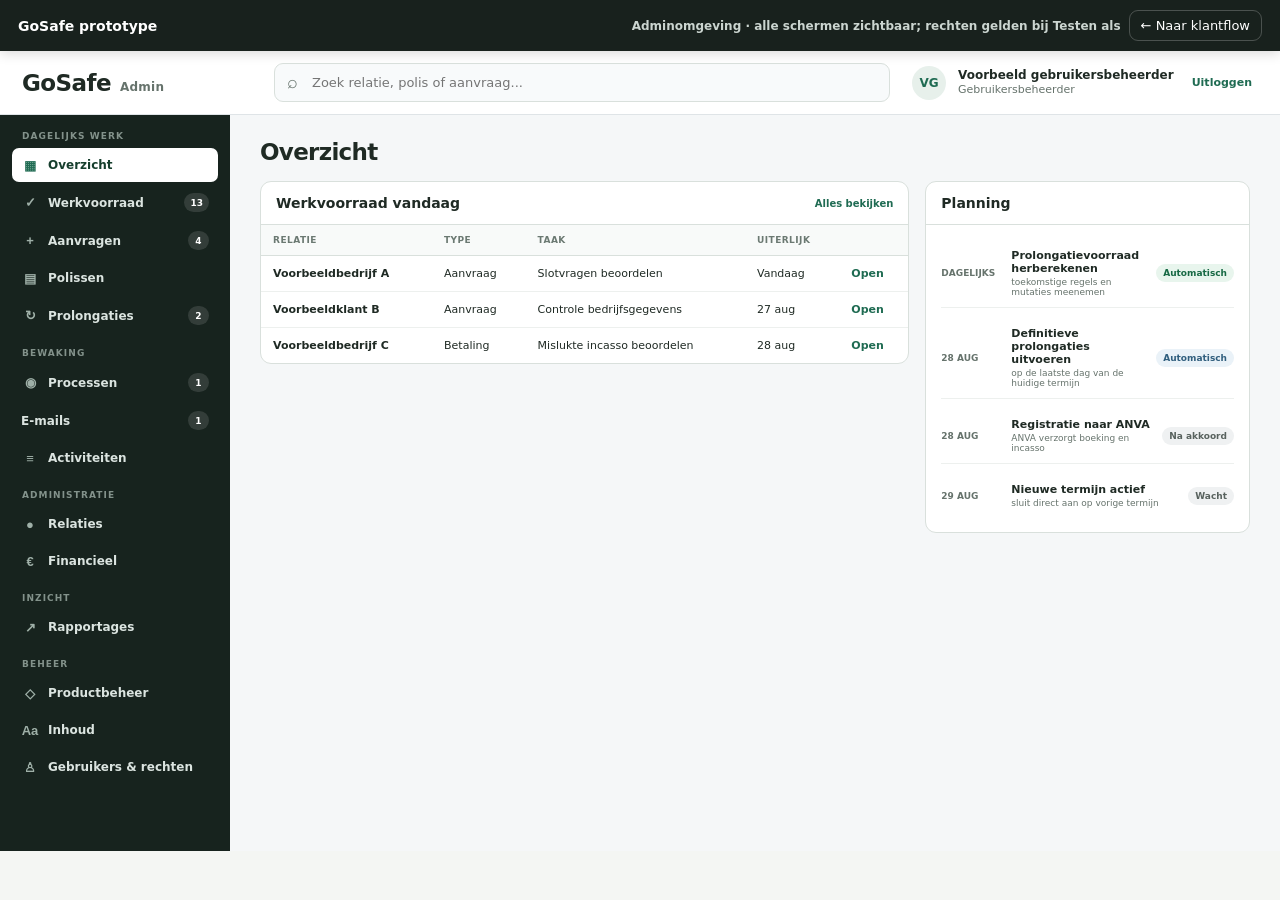
==== commit e76b410a: "Gebruikers & rechten: profielen beheren, testen als gebruiker en identiteit rechtsboven Co-authored-" ====
--- a/admin.html
+++ b/admin.html
@@ -6,12 +6,12 @@
 <title>GoSafe – adminprototype</title>
 <link rel="stylesheet" href="assets/prototype.css?v=20260828-communication-v1">
 </head>
-<body><div class="prototype-toolbar admin-prototype-toolbar"><strong>GoSafe prototype</strong><div class="toolbar-group"><span class="toolbar-context">Adminomgeving</span><a class="toolbar-btn" href="index.html">← Naar klantflow</a></div></div><section class="screen active" id="screen-admin">
+<body><div class="prototype-toolbar admin-prototype-toolbar"><strong>GoSafe prototype</strong><div class="toolbar-group"><span class="toolbar-context">Adminomgeving · alle schermen zichtbaar; rechten gelden bij Testen als</span><a class="toolbar-btn" href="index.html">← Naar klantflow</a></div></div><section class="screen active" id="screen-admin">
 <div class="admin-shell">
 <header class="admin-topbar">
   <div class="admin-brand"><strong>GoSafe</strong><span>Admin</span></div>
   <div class="admin-search"><input id="adminGlobalSearch" type="search" placeholder="Zoek relatie, polis of aanvraag..." aria-label="Zoek relatie, polis of aanvraag" /></div>
-  <div class="admin-user"><div class="admin-avatar">GS</div><div class="admin-user-copy"><strong>Medewerker</strong>Beheerder</div><button class="admin-logout" type="button">Uitloggen</button></div>
+  <div class="admin-user"></div>
 </header>
 <div class="admin-body">
 <aside class="admin-sidebar">
@@ -256,7 +256,7 @@
           <div class="product-edit-set-context compact"><span>Wijzigingsset</span><strong>Tarieven 2027 · 1 jan 2027</strong></div>
           <div class="product-detail-section"><h3>Premie</h3><div class="product-detail-grid"><label><span>Instelling</span><select class="admin-input product-inherit-mode" id="productCategoryRateMode"><option value="inherit">Overnemen</option><option value="override">Eigen waarde</option></select></label><label><span>Percentage</span><input class="admin-input" id="productCategoryRate" value="" placeholder="0,00%"></label></div><div class="product-field-source" id="productCategoryRateSource"></div><span id="productCategoryEffectiveRate" hidden></span></div>
           <div class="product-detail-section"><h3>Eigen risico</h3><div class="product-detail-grid"><label><span>Instelling</span><select class="admin-input product-inherit-mode" id="productCategoryDeductibleMode"><option value="inherit">Overnemen</option><option value="override">Eigen waarde</option></select></label><label><span>Bedrag</span><input class="admin-input" id="productCategoryDeductible" value="" placeholder="€ 0"></label></div><div class="product-field-source" id="productCategoryDeductibleSource"></div><span id="productCategoryEffectiveDeductible" hidden></span></div>
-          <div class="product-detail-section"><h3>Regels</h3><div class="product-rule-effective" id="productCategoryInheritedRules"></div><div class="product-rule-linker"><span>Regels koppelen op dit niveau</span><div class="product-rule-multiselect"><div class="product-rule-picker-tools"><input class="admin-input product-rule-search" id="productCategoryRuleSearch" type="search" placeholder="Zoek op naam, code of omschrijving..." autocomplete="off"><select class="admin-input" id="productCategoryRuleTypeFilter" aria-label="Filter op regeltype"><option value="">Alle typen</option><option>Serienummer verplicht</option><option>Clausule toevoegen</option></select></div><div class="product-rule-picker-summary"><span id="productCategoryRuleResultCount">Beschikbare regels</span><button class="admin-btn text" id="productCategoryRuleClearSearch" type="button">Wis zoekopdracht</button></div><div class="product-rule-options" id="productCategoryRuleOptions"><div class="product-rule-picker-empty" id="productCategoryRuleEmpty" hidden>Geen actieve regels gevonden. Pas je zoekopdracht of typefilter aan.</div><label class="product-rule-option" data-product="Apparatuurverzekering" data-rule-code="REG-SERIAL-REQ" data-rule-search="serienummer verplicht reg-serial-req registratie objectgegevens identificatie"><input type="checkbox" value="Serienummer verplicht"><span><strong>Serienummer verplicht</strong><small>REG-SERIAL-REQ</small></span><em>Serienummer verplicht</em></label><label class="product-rule-option" data-product="Apparatuurverzekering" data-rule-code="CLA-CL233" data-rule-search="clausule cl233 toevoegen cla-cl233 polisvoorwaarden dekking"><input type="checkbox" value="Clausule CL233 toevoegen"><span><strong>Clausule CL233 toevoegen</strong><small>CLA-CL233</small></span><em>Clausule toevoegen</em></label></div></div><div class="product-rule-link-actions"><span class="product-rule-selection-count" id="productCategoryRuleSelection">0 regels geselecteerd</span><button class="admin-btn" id="productCategoryAddRule" type="button" disabled>Koppel geselecteerde regels</button></div></div><div class="product-own-rule-list" id="productCategoryOwnRules"></div></div>
+          <div class="product-detail-section"><h3>Regels</h3><div class="product-rule-effective" id="productCategoryInheritedRules"></div><div class="product-rule-linker"><span>Regels koppelen op dit niveau</span><div class="product-rule-multiselect"><div class="product-rule-picker-tools"><input class="admin-input product-rule-search" id="productCategoryRuleSearch" type="search" placeholder="Zoek op naam, code of omschrijving..." autocomplete="off"><select class="admin-input" id="productCategoryRuleTypeFilter" aria-label="Filter op regeltype"><option value="">Alle typen</option><option>Serienummer verplicht</option><option>Computerapparatuur</option><option>Clausule toevoegen</option></select></div><div class="product-rule-picker-summary"><span id="productCategoryRuleResultCount">Beschikbare regels</span><button class="admin-btn text" id="productCategoryRuleClearSearch" type="button">Wis zoekopdracht</button></div><div class="product-rule-options" id="productCategoryRuleOptions"><div class="product-rule-picker-empty" id="productCategoryRuleEmpty" hidden>Geen actieve regels gevonden. Pas je zoekopdracht of typefilter aan.</div><label class="product-rule-option" data-product="Apparatuurverzekering" data-rule-code="REG-SERIAL-REQ" data-rule-search="serienummer verplicht reg-serial-req registratie objectgegevens identificatie"><input type="checkbox" value="Serienummer verplicht"><span><strong>Serienummer verplicht</strong><small>REG-SERIAL-REQ</small></span><em>Serienummer verplicht</em></label><label class="product-rule-option" data-product="Apparatuurverzekering" data-rule-code="REG-COMPUTER" data-rule-search="computerapparatuur reg-computer classificatie acceptatie verhouding"><input type="checkbox" value="Computerapparatuur"><span><strong>Computerapparatuur</strong><small>REG-COMPUTER</small></span><em>Computerapparatuur</em></label><label class="product-rule-option" data-product="Instrumentenverzekering" data-rule-code="REG-COMPUTER-INS" data-rule-search="computerapparatuur reg-computer-ins classificatie acceptatie verhouding"><input type="checkbox" value="Computerapparatuur"><span><strong>Computerapparatuur</strong><small>REG-COMPUTER-INS</small></span><em>Computerapparatuur</em></label><label class="product-rule-option" data-product="Apparatuurverzekering" data-rule-code="CLA-CL233" data-rule-search="clausule cl233 toevoegen cla-cl233 polisvoorwaarden dekking"><input type="checkbox" value="Clausule CL233 toevoegen"><span><strong>Clausule CL233 toevoegen</strong><small>CLA-CL233</small></span><em>Clausule toevoegen</em></label></div></div><div class="product-rule-link-actions"><span class="product-rule-selection-count" id="productCategoryRuleSelection">0 regels geselecteerd</span><button class="admin-btn" id="productCategoryAddRule" type="button" disabled>Koppel geselecteerde regels</button></div></div><div class="product-own-rule-list" id="productCategoryOwnRules"></div></div>
           <div class="product-detail-section product-upcoming-section"><h3>Komende wijziging</h3><div class="product-upcoming-detail compact" id="productCategoryUpcoming">Geen</div></div>
           <div class="admin-actions product-detail-actions"><button class="admin-btn" id="productCancelCategoryEdit" type="button">Annuleren</button><button class="admin-btn primary" id="productSaveCategoryChange" type="button">Opslaan</button></div>
         </div>
@@ -269,9 +269,11 @@
     <div class="admin-filterbar product-filterbar"><input id="productRuleSearch" type="search" placeholder="Zoek op naam, code, type of omschrijving..."><select id="productRuleStatusFilter"><option value="">Alle statussen</option><option value="Actief">Actief</option><option value="Concept">Concept</option><option value="Inactief">Inactief</option></select><span class="admin-result-count" id="productRuleCount">Regels</span></div>
     <div class="admin-card"><div class="admin-table-wrap"><table class="admin-table product-category-rules-table"><thead><tr><th>Regel</th><th>Type</th><th>Toepassing</th><th>Status</th><th></th></tr></thead><tbody>
       <tr class="product-rule-row" data-product="Apparatuurverzekering" data-rule-name="Serienummer verplicht" data-rule-code="REG-SERIAL-REQ" data-rule-type="Serienummer verplicht" data-rule-description="Het systeem controleert het vaste itemveld serienummer en blokkeert opslaan zolang dit leeg is." data-rule-status="Actief"><td><div class="admin-primary">Serienummer verplicht</div><div class="admin-secondary">REG-SERIAL-REQ</div></td><td>Serienummer verplicht</td><td>Camera’s + 6 subcategorieën</td><td><span class="admin-chip green">Actief</span></td><td><button class="admin-btn text product-edit-rule" type="button">Bewerken</button></td></tr>
+      <tr class="product-rule-row" data-product="Apparatuurverzekering" data-rule-name="Computerapparatuur" data-rule-code="REG-COMPUTER" data-rule-type="Computerapparatuur" data-rule-description="Classificeert items in deze categorie voor de productbrede acceptatiecontrole op de verhouding tussen computerapparatuur en overige items." data-rule-status="Actief"><td><div class="admin-primary">Computerapparatuur</div><div class="admin-secondary">REG-COMPUTER</div></td><td>Computerapparatuur</td><td>Computers &amp; Tablets + 3 subcategorieën</td><td><span class="admin-chip green">Actief</span></td><td><button class="admin-btn text product-edit-rule" type="button">Bewerken</button></td></tr>
       <tr class="product-rule-row" data-product="Apparatuurverzekering" data-rule-name="Clausule CL233 toevoegen" data-rule-code="CLA-CL233" data-rule-type="Clausule toevoegen" data-rule-description="Voegt de geselecteerde clausule CL233 toe aan de polisdocumenten." data-rule-status="Actief" data-rule-clause="CL233"><td><div class="admin-primary">Clausule CL233 toevoegen</div><div class="admin-secondary">CLA-CL233</div></td><td>Clausule toevoegen</td><td>Lenzen &amp; Optiek + 6 subcategorieën</td><td><span class="admin-chip green">Actief</span></td><td><button class="admin-btn text product-edit-rule" type="button">Bewerken</button></td></tr>
-    </tbody></table></div></div>
-    <div class="admin-card product-rule-editor" id="productRuleEditor" aria-live="polite"><div class="admin-card-head"><div><h2 id="productRuleEditorTitle">Nieuwe categorieregel</h2></div><button class="admin-btn text" id="productRuleEditorClose" type="button">Sluiten</button></div><div class="admin-card-body"><div class="product-rule-editor-grid"><label><span>Code</span><input class="admin-input" id="productRuleCode" placeholder="REG-..."></label><label><span>Naam</span><input class="admin-input" id="productRuleName" placeholder="Naam van de regel"></label><label><span>Regeltype</span><select class="admin-input" id="productRuleType"><option>Serienummer verplicht</option><option>Clausule toevoegen</option></select></label><label class="wide"><span>Omschrijving</span><textarea class="admin-input" id="productRuleDescription" placeholder="Beschrijf intern wanneer deze regel wordt gebruikt."></textarea></label><label class="wide product-rule-config" id="productRuleSerialConfig"><span>Vaste systeemwerking</span><div class="product-rule-fixed-config"><strong>Controleer itemveld: Serienummer</strong><small>Leeg veld blokkeert het opslaan van het item. Dit gedrag wordt in code ontwikkeld en is niet vrij instelbaar.</small></div></label><label class="wide product-rule-config" id="productRuleClauseConfig" hidden><span>Clausule</span><select class="admin-input" id="productRuleClause"><option value="">Selecteer een clausule...</option><option value="CL233">CL233</option><option value="CL117">CL117</option></select></label><label><span>Status</span><select class="admin-input" id="productRuleStatus"><option>Concept</option><option>Actief</option><option>Inactief</option></select></label></div><div class="product-rule-editor-error" id="productRuleEditorError">Vul code, naam en omschrijving in.</div><div class="admin-actions product-detail-actions"><button class="admin-btn" id="productRuleEditorCancel" type="button">Annuleren</button><button class="admin-btn primary" id="productRuleSave" type="button">Regel opslaan</button></div></div></div>
+      <tr class="product-rule-row" data-product="Instrumentenverzekering" data-rule-name="Computerapparatuur" data-rule-code="REG-COMPUTER-INS" data-rule-type="Computerapparatuur" data-rule-description="Classificeert items in deze categorie voor de productbrede acceptatiecontrole op de verhouding tussen computerapparatuur en overige items." data-rule-status="Actief"><td><div class="admin-primary">Computerapparatuur</div><div class="admin-secondary">REG-COMPUTER-INS</div></td><td>Computerapparatuur</td><td>2 subcategorieën</td><td><span class="admin-chip green">Actief</span></td><td><button class="admin-btn text product-edit-rule" type="button">Bewerken</button></td></tr>
+    </tbody></table></div></div>
+    <div class="admin-card product-rule-editor" id="productRuleEditor" aria-live="polite"><div class="admin-card-head"><div><h2 id="productRuleEditorTitle">Nieuwe categorieregel</h2></div><button class="admin-btn text" id="productRuleEditorClose" type="button">Sluiten</button></div><div class="admin-card-body"><div class="product-rule-editor-grid"><label><span>Code</span><input class="admin-input" id="productRuleCode" placeholder="REG-..."></label><label><span>Naam</span><input class="admin-input" id="productRuleName" placeholder="Naam van de regel"></label><label><span>Regeltype</span><select class="admin-input" id="productRuleType"><option>Serienummer verplicht</option><option>Computerapparatuur</option><option>Clausule toevoegen</option></select></label><label class="wide"><span>Omschrijving</span><textarea class="admin-input" id="productRuleDescription" placeholder="Beschrijf intern wanneer deze regel wordt gebruikt."></textarea></label><label class="wide product-rule-config" id="productRuleSerialConfig"><span>Vaste systeemwerking</span><div class="product-rule-fixed-config"><strong>Controleer itemveld: Serienummer</strong><small>Leeg veld blokkeert het opslaan van het item. Dit gedrag wordt in code ontwikkeld en is niet vrij instelbaar.</small></div></label><label class="wide product-rule-config" id="productRuleComputerConfig" hidden><span>Vaste systeemwerking</span><div class="product-rule-fixed-config"><strong>Classificeer als computerapparatuur</strong><small>De productbrede acceptatiecontrole telt het verzekerd bedrag van deze items op. De classificatie wordt overgeërfd naar subcategorieën.</small></div></label><label class="wide product-rule-config" id="productRuleClauseConfig" hidden><span>Clausule</span><select class="admin-input" id="productRuleClause"><option value="">Selecteer een clausule...</option><option value="CL233">CL233</option><option value="CL117">CL117</option></select></label><label><span>Status</span><select class="admin-input" id="productRuleStatus"><option>Concept</option><option>Actief</option><option>Inactief</option></select></label></div><div class="product-rule-editor-error" id="productRuleEditorError">Vul code, naam en omschrijving in.</div><div class="admin-actions product-detail-actions"><button class="admin-btn" id="productRuleEditorCancel" type="button">Annuleren</button><button class="admin-btn primary" id="productRuleSave" type="button">Regel opslaan</button></div></div></div>
   </div>
 
   <div class="product-subpage" data-product-page="costs">
@@ -323,14 +325,14 @@
       <tr class="product-acceptance-row" data-product="Apparatuurverzekering" data-acceptance-type="max_item_count" data-acceptance-code="ACC-MAX-COUNT" data-acceptance-name="Maximaal aantal objecten" data-acceptance-value="100" data-acceptance-unit="objecten" data-acceptance-outcome="Uitval" data-acceptance-status="Actief" data-acceptance-effective="2026-01-01"><td><div class="admin-primary">Maximaal aantal objecten</div><div class="admin-secondary">ACC-MAX-COUNT</div></td><td class="product-acceptance-setting">100 objecten</td><td><span class="admin-chip red">Uitval</span></td><td><span class="admin-chip green">Actief</span></td><td><button class="admin-btn text product-edit-acceptance" type="button">Bewerken</button></td></tr>
       <tr class="product-acceptance-row" data-product="Apparatuurverzekering" data-acceptance-type="max_total_amount" data-acceptance-code="ACC-MAX-TOTAL" data-acceptance-name="Maximaal totaal verzekerd bedrag" data-acceptance-value="100000" data-acceptance-unit="EUR" data-acceptance-outcome="Uitval" data-acceptance-status="Actief" data-acceptance-effective="2026-01-01"><td><div class="admin-primary">Maximaal totaal verzekerd bedrag</div><div class="admin-secondary">ACC-MAX-TOTAL</div></td><td class="product-acceptance-setting">€ 100.000</td><td><span class="admin-chip red">Uitval</span></td><td><span class="admin-chip green">Actief</span></td><td><button class="admin-btn text product-edit-acceptance" type="button">Bewerken</button></td></tr>
       <tr class="product-acceptance-row" data-product="Apparatuurverzekering" data-acceptance-type="allowed_country" data-acceptance-code="ACC-COUNTRY-NL" data-acceptance-name="Woon-/vestigingsland" data-acceptance-value="Nederland" data-acceptance-unit="land" data-acceptance-outcome="Uitval" data-acceptance-status="Actief" data-acceptance-effective="2026-01-01"><td><div class="admin-primary">Woon-/vestigingsland</div><div class="admin-secondary">ACC-COUNTRY-NL</div></td><td class="product-acceptance-setting">Alleen Nederland</td><td><span class="admin-chip red">Uitval</span></td><td><span class="admin-chip green">Actief</span></td><td><button class="admin-btn text product-edit-acceptance" type="button">Bewerken</button></td></tr>
-      <tr class="product-acceptance-row" data-product="Apparatuurverzekering" data-acceptance-type="computer_ratio" data-acceptance-code="ACC-COMPUTER-RATIO" data-acceptance-name="Maximum aandeel computerapparatuur" data-acceptance-value="100" data-acceptance-unit="procent" data-acceptance-outcome="Uitval" data-acceptance-status="Actief" data-acceptance-effective="2026-01-01" data-acceptance-categories="Laptops|Tablets (iPads, etc.)|Computers voor bewerking"><td><div class="admin-primary">Maximum aandeel computerapparatuur</div><div class="admin-secondary">ACC-COMPUTER-RATIO</div></td><td class="product-acceptance-setting"><strong>100% van overige items</strong><small>Laptops, Tablets en Computers voor bewerking</small></td><td><span class="admin-chip red">Uitval</span></td><td><span class="admin-chip green">Actief</span></td><td><button class="admin-btn text product-edit-acceptance" type="button">Bewerken</button></td></tr>
+      <tr class="product-acceptance-row" data-product="Apparatuurverzekering" data-acceptance-type="computer_ratio" data-acceptance-code="ACC-COMPUTER-RATIO" data-acceptance-name="Maximum aandeel computerapparatuur" data-acceptance-value="100" data-acceptance-unit="procent" data-acceptance-outcome="Uitval" data-acceptance-status="Actief" data-acceptance-effective="2026-01-01"><td><div class="admin-primary">Maximum aandeel computerapparatuur</div><div class="admin-secondary">ACC-COMPUTER-RATIO</div></td><td class="product-acceptance-setting"><strong>100% van overige items</strong><small>Classificatie via categorieregel Computerapparatuur</small></td><td><span class="admin-chip red">Uitval</span></td><td><span class="admin-chip green">Actief</span></td><td><button class="admin-btn text product-edit-acceptance" type="button">Bewerken</button></td></tr>
       <tr class="product-acceptance-row" data-product="Instrumentenverzekering" data-acceptance-type="max_item_amount" data-acceptance-code="ACC-MAX-ITEM-INS" data-acceptance-name="Maximaal verzekerd bedrag per item" data-acceptance-value="25000" data-acceptance-unit="EUR" data-acceptance-outcome="Uitval" data-acceptance-status="Actief" data-acceptance-effective="2026-01-01"><td><div class="admin-primary">Maximaal verzekerd bedrag per item</div><div class="admin-secondary">ACC-MAX-ITEM-INS</div></td><td class="product-acceptance-setting">€ 25.000</td><td><span class="admin-chip red">Uitval</span></td><td><span class="admin-chip green">Actief</span></td><td><button class="admin-btn text product-edit-acceptance" type="button">Bewerken</button></td></tr>
       <tr class="product-acceptance-row" data-product="Instrumentenverzekering" data-acceptance-type="max_item_count" data-acceptance-code="ACC-MAX-COUNT-INS" data-acceptance-name="Maximaal aantal objecten" data-acceptance-value="100" data-acceptance-unit="objecten" data-acceptance-outcome="Uitval" data-acceptance-status="Actief" data-acceptance-effective="2026-01-01"><td><div class="admin-primary">Maximaal aantal objecten</div><div class="admin-secondary">ACC-MAX-COUNT-INS</div></td><td class="product-acceptance-setting">100 objecten</td><td><span class="admin-chip red">Uitval</span></td><td><span class="admin-chip green">Actief</span></td><td><button class="admin-btn text product-edit-acceptance" type="button">Bewerken</button></td></tr>
       <tr class="product-acceptance-row" data-product="Instrumentenverzekering" data-acceptance-type="max_total_amount" data-acceptance-code="ACC-MAX-TOTAL-INS" data-acceptance-name="Maximaal totaal verzekerd bedrag" data-acceptance-value="100000" data-acceptance-unit="EUR" data-acceptance-outcome="Uitval" data-acceptance-status="Actief" data-acceptance-effective="2026-01-01"><td><div class="admin-primary">Maximaal totaal verzekerd bedrag</div><div class="admin-secondary">ACC-MAX-TOTAL-INS</div></td><td class="product-acceptance-setting">€ 100.000</td><td><span class="admin-chip red">Uitval</span></td><td><span class="admin-chip green">Actief</span></td><td><button class="admin-btn text product-edit-acceptance" type="button">Bewerken</button></td></tr>
       <tr class="product-acceptance-row" data-product="Instrumentenverzekering" data-acceptance-type="allowed_country" data-acceptance-code="ACC-COUNTRY-NL-INS" data-acceptance-name="Woon-/vestigingsland" data-acceptance-value="Nederland" data-acceptance-unit="land" data-acceptance-outcome="Uitval" data-acceptance-status="Actief" data-acceptance-effective="2026-01-01"><td><div class="admin-primary">Woon-/vestigingsland</div><div class="admin-secondary">ACC-COUNTRY-NL-INS</div></td><td class="product-acceptance-setting">Alleen Nederland</td><td><span class="admin-chip red">Uitval</span></td><td><span class="admin-chip green">Actief</span></td><td><button class="admin-btn text product-edit-acceptance" type="button">Bewerken</button></td></tr>
-      <tr class="product-acceptance-row" data-product="Instrumentenverzekering" data-acceptance-type="computer_ratio" data-acceptance-code="ACC-COMPUTER-RATIO-INS" data-acceptance-name="Maximum aandeel computerapparatuur" data-acceptance-value="100" data-acceptance-unit="procent" data-acceptance-outcome="Uitval" data-acceptance-status="Actief" data-acceptance-effective="2026-01-01" data-acceptance-categories="Laptop voor muziekproductie|Tablet voor muziekproductie"><td><div class="admin-primary">Maximum aandeel computerapparatuur</div><div class="admin-secondary">ACC-COMPUTER-RATIO-INS</div></td><td class="product-acceptance-setting"><strong>100% van overige items</strong><small>Laptop en Tablet voor muziekproductie</small></td><td><span class="admin-chip red">Uitval</span></td><td><span class="admin-chip green">Actief</span></td><td><button class="admin-btn text product-edit-acceptance" type="button">Bewerken</button></td></tr>
-    </tbody></table></div></div>
-    <div class="admin-card product-acceptance-editor" id="productAcceptanceEditor" aria-live="polite"><div class="admin-card-head"><div><h2 id="productAcceptanceEditorTitle">Acceptatiecriterium bewerken</h2></div><button class="admin-btn text" id="productAcceptanceEditorClose" type="button">Sluiten</button></div><div class="admin-card-body"><div class="product-acceptance-editor-grid"><label class="wide"><span>Criteriumtype</span><select class="admin-input" id="productAcceptanceType" disabled><option value="max_item_amount">Maximaal verzekerd bedrag per item</option><option value="max_item_count">Maximaal aantal objecten</option><option value="max_total_amount">Maximaal totaal verzekerd bedrag</option><option value="allowed_country">Woon-/vestigingsland</option><option value="computer_ratio">Maximum aandeel computerapparatuur</option></select></label><label id="productAcceptanceValueField"><span id="productAcceptanceValueLabel">Grenswaarde</span><input class="admin-input" id="productAcceptanceValue" type="number" min="0" step="1"></label><label id="productAcceptanceCountryField" hidden><span>Toegestaan land</span><select class="admin-input" id="productAcceptanceCountry"><option>Nederland</option><option>Duitsland</option></select></label><label><span>Status</span><select class="admin-input" id="productAcceptanceStatus"><option>Actief</option><option>Concept</option><option>Inactief</option></select></label><label><span>Geldig vanaf</span><input class="admin-input" id="productAcceptanceEffective" type="date" value="2026-01-01"></label><div class="wide product-acceptance-category-config" id="productAcceptanceCategoryConfig" hidden><span>Computercategorieën</span><div class="product-acceptance-category-options" id="productAcceptanceCategoryOptions"></div></div><div class="wide product-rule-fixed-config"><strong id="productAcceptanceOutcomeLabel">Bij afwijking: uitval</strong></div></div><div class="product-rule-editor-error" id="productAcceptanceEditorError">Vul een geldige waarde, status en ingangsdatum in.</div><div class="admin-actions product-detail-actions"><button class="admin-btn" id="productAcceptanceEditorCancel" type="button">Annuleren</button><button class="admin-btn primary" id="productAcceptanceSave" type="button">Opslaan in wijzigingsset</button></div></div></div>
+      <tr class="product-acceptance-row" data-product="Instrumentenverzekering" data-acceptance-type="computer_ratio" data-acceptance-code="ACC-COMPUTER-RATIO-INS" data-acceptance-name="Maximum aandeel computerapparatuur" data-acceptance-value="100" data-acceptance-unit="procent" data-acceptance-outcome="Uitval" data-acceptance-status="Actief" data-acceptance-effective="2026-01-01"><td><div class="admin-primary">Maximum aandeel computerapparatuur</div><div class="admin-secondary">ACC-COMPUTER-RATIO-INS</div></td><td class="product-acceptance-setting"><strong>100% van overige items</strong><small>Classificatie via categorieregel Computerapparatuur</small></td><td><span class="admin-chip red">Uitval</span></td><td><span class="admin-chip green">Actief</span></td><td><button class="admin-btn text product-edit-acceptance" type="button">Bewerken</button></td></tr>
+    </tbody></table></div></div>
+    <div class="admin-card product-acceptance-editor" id="productAcceptanceEditor" aria-live="polite"><div class="admin-card-head"><div><h2 id="productAcceptanceEditorTitle">Acceptatiecriterium bewerken</h2></div><button class="admin-btn text" id="productAcceptanceEditorClose" type="button">Sluiten</button></div><div class="admin-card-body"><div class="product-acceptance-editor-grid"><label class="wide"><span>Criteriumtype</span><select class="admin-input" id="productAcceptanceType" disabled><option value="max_item_amount">Maximaal verzekerd bedrag per item</option><option value="max_item_count">Maximaal aantal objecten</option><option value="max_total_amount">Maximaal totaal verzekerd bedrag</option><option value="allowed_country">Woon-/vestigingsland</option><option value="computer_ratio">Maximum aandeel computerapparatuur</option></select></label><label id="productAcceptanceValueField"><span id="productAcceptanceValueLabel">Grenswaarde</span><input class="admin-input" id="productAcceptanceValue" type="number" min="0" step="1"></label><label id="productAcceptanceCountryField" hidden><span>Toegestaan land</span><select class="admin-input" id="productAcceptanceCountry"><option>Nederland</option><option>Duitsland</option></select></label><label><span>Status</span><select class="admin-input" id="productAcceptanceStatus"><option>Actief</option><option>Concept</option><option>Inactief</option></select></label><label><span>Geldig vanaf</span><input class="admin-input" id="productAcceptanceEffective" type="date" value="2026-01-01"></label><div class="wide product-rule-fixed-config"><strong id="productAcceptanceOutcomeLabel">Bij afwijking: uitval</strong><small id="productAcceptanceSourceLabel">Computeritems worden bepaald via de effectieve categorieregel Computerapparatuur.</small></div></div><div class="product-rule-editor-error" id="productAcceptanceEditorError">Vul een geldige waarde, status en ingangsdatum in.</div><div class="admin-actions product-detail-actions"><button class="admin-btn" id="productAcceptanceEditorCancel" type="button">Annuleren</button><button class="admin-btn primary" id="productAcceptanceSave" type="button">Opslaan in wijzigingsset</button></div></div></div>
   </div>
 
   <div class="product-subpage" data-product-page="changes">
@@ -361,20 +363,7 @@
   </div>
 </div>
 
-<div class="admin-page" data-admin-page="users">
-  <div class="admin-page-head"><div><h1>Gebruikers &amp; rechten</h1></div><div class="admin-actions"><button class="admin-btn primary" type="button">Gebruiker toevoegen</button></div></div>
-  <div class="admin-grid-even">
-    <div class="admin-card"><div class="admin-card-head"><div><h2>Gebruikers</h2></div></div><div class="admin-table-wrap"><table class="admin-table"><thead><tr><th>Gebruiker</th><th>Rol</th><th>Status</th><th>Laatste login</th></tr></thead><tbody>
-      <tr><td>Admin gebruiker</td><td>Admin</td><td><span class="admin-chip green">Actief</span></td><td>Vandaag · 07:02</td></tr><tr><td>Behandelaar</td><td>Behandelaar</td><td><span class="admin-chip green">Actief</span></td><td>25 aug · 16:44</td></tr><tr><td>Finance gebruiker</td><td>Finance</td><td><span class="admin-chip green">Actief</span></td><td>25 aug · 15:21</td></tr>
-    </tbody></table></div></div>
-    <div class="admin-card"><div class="admin-card-head"><div><h2>Rollen</h2></div></div><div class="admin-card-body"><div class="admin-schedule">
-      <div class="admin-schedule-row"><div class="admin-schedule-date">A</div><div><div class="admin-schedule-title">Admin</div><div class="admin-schedule-sub">volledig beheer, inclusief gebruikers en productinstellingen</div></div><span class="admin-chip green">Volledig</span></div>
-      <div class="admin-schedule-row"><div class="admin-schedule-date">B</div><div><div class="admin-schedule-title">Behandelaar</div><div class="admin-schedule-sub">aanvragen, polissen, relaties, taken en acceptatie</div></div><span class="admin-chip blue">Operationeel</span></div>
-      <div class="admin-schedule-row"><div class="admin-schedule-date">F</div><div><div class="admin-schedule-title">Finance</div><div class="admin-schedule-sub">nota's, betalingen en financiële rapportages</div></div><span class="admin-chip blue">Financieel</span></div>
-      <div class="admin-schedule-row"><div class="admin-schedule-date">R</div><div><div class="admin-schedule-title">Read-only</div><div class="admin-schedule-sub">alleen inzien van toegestane dossiers en rapportages</div></div><span class="admin-chip gray">Lezen</span></div>
-    </div></div></div>
-  </div>
-</div>
+<div class="admin-page" data-admin-page="users"></div>
 
 <div class="admin-page" data-admin-page="dossier">
   <div class="admin-page-head admin-dossier-back"><div><button class="admin-btn text" id="dossierBackButton" type="button">← Terug naar overzicht</button></div></div>
@@ -450,6 +439,6 @@
 </main>
 </div>
 </div>
-</section><div class="admin-toast" id="productAdminToast" role="status" aria-live="polite"></div><script src="assets/admin.js?v=20260831-admin-ux-v6"></script><script src="assets/communications.js?v=20260901-users-rights-v3"></script>
+</section><div class="admin-toast" id="productAdminToast" role="status" aria-live="polite"></div><script src="assets/admin.js?v=20260831-admin-ux-v6"></script><script src="assets/communications.js?v=20261127-iam-impersonation-v1"></script>
 </body>
 </html>
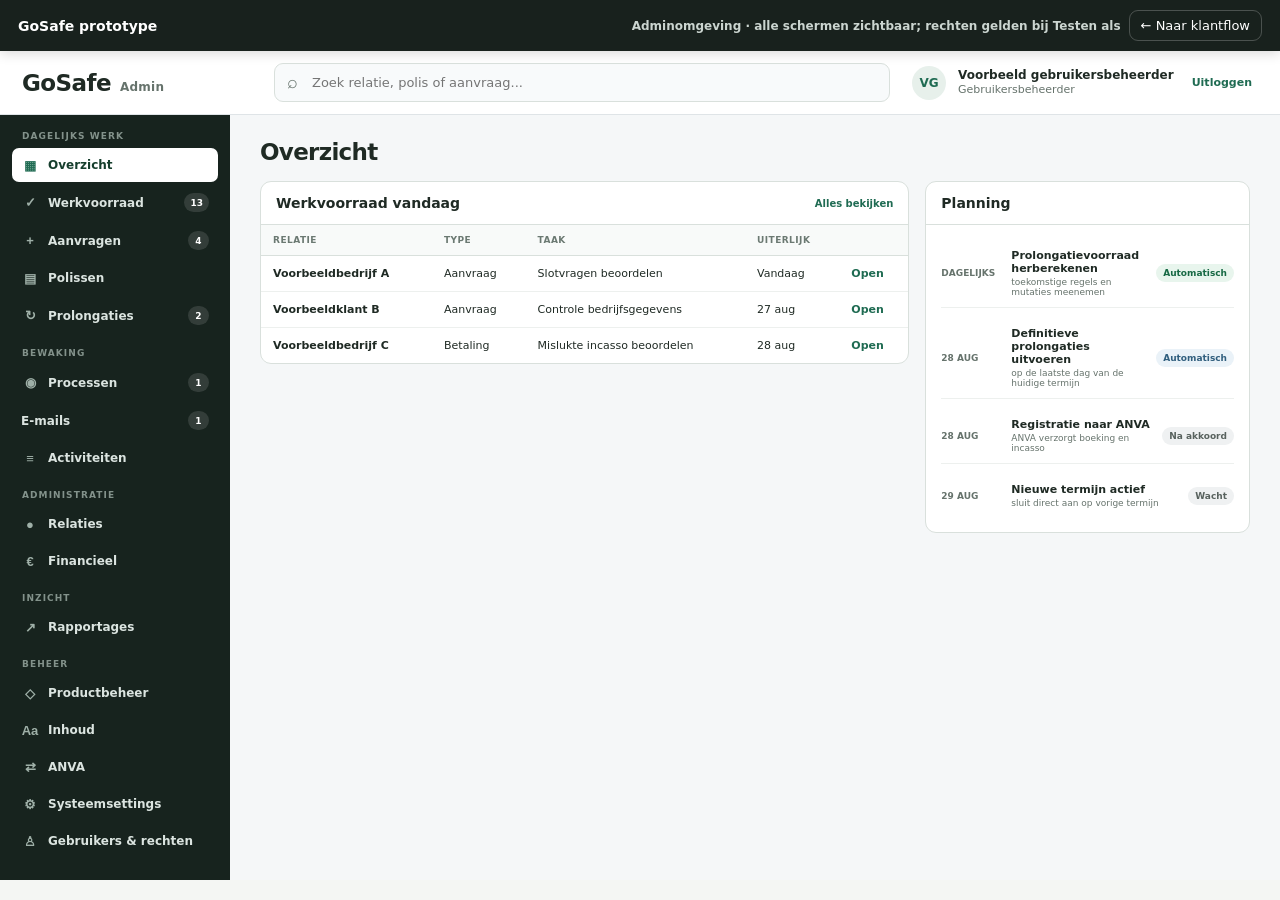
==== commit b8959385: "ANVA-inrichting splitsen in Koppeling en XML-sjablonen; Systeemsettings toevoegen - Beheer > ANVA op" ====
--- a/admin.html
+++ b/admin.html
@@ -44,6 +44,12 @@
       <button class="admin-subnav-btn" data-product-target="api" type="button">API test</button>
     </div>
     <button class="admin-nav" data-admin-target="content" type="button">Inhoud</button>
+    <button class="admin-nav" data-admin-target="anva" type="button">ANVA</button>
+    <div class="admin-anva-subnav" aria-label="ANVA submenu">
+      <button class="admin-subnav-btn" data-anva-target="anva-connection" type="button">Koppeling</button>
+      <button class="admin-subnav-btn" data-anva-target="anva-templates" type="button">XML-sjablonen</button>
+    </div>
+    <button class="admin-nav" data-admin-target="settings" type="button">Systeemsettings</button>
     <button class="admin-nav" data-admin-target="users" type="button">Gebruikers &amp; rechten</button>
   </div>
 </aside>
@@ -364,6 +370,11 @@
 </div>
 
 <div class="admin-page" data-admin-page="users"></div>
+<div class="admin-page" data-admin-page="anva"></div>
+<div class="admin-page" data-admin-page="anva-connection"></div>
+<div class="admin-page" data-admin-page="anva-templates"></div>
+<div class="admin-page" data-admin-page="anva-template"></div>
+<div class="admin-page" data-admin-page="settings"></div>
 
 <div class="admin-page" data-admin-page="dossier">
   <div class="admin-page-head admin-dossier-back"><div><button class="admin-btn text" id="dossierBackButton" type="button">← Terug naar overzicht</button></div></div>
@@ -439,6 +450,6 @@
 </main>
 </div>
 </div>
-</section><div class="admin-toast" id="productAdminToast" role="status" aria-live="polite"></div><script src="assets/admin.js?v=20260831-admin-ux-v6"></script><script src="assets/communications.js?v=20261127-iam-impersonation-v1"></script>
+</section><div class="admin-toast" id="productAdminToast" role="status" aria-live="polite"></div><script src="assets/admin.js?v=20260831-admin-ux-v6"></script><script src="assets/communications.js?v=20261127-anva-settings-v1"></script><script src="assets/integrations.js?v=20261127-anva-settings-v1"></script>
 </body>
 </html>
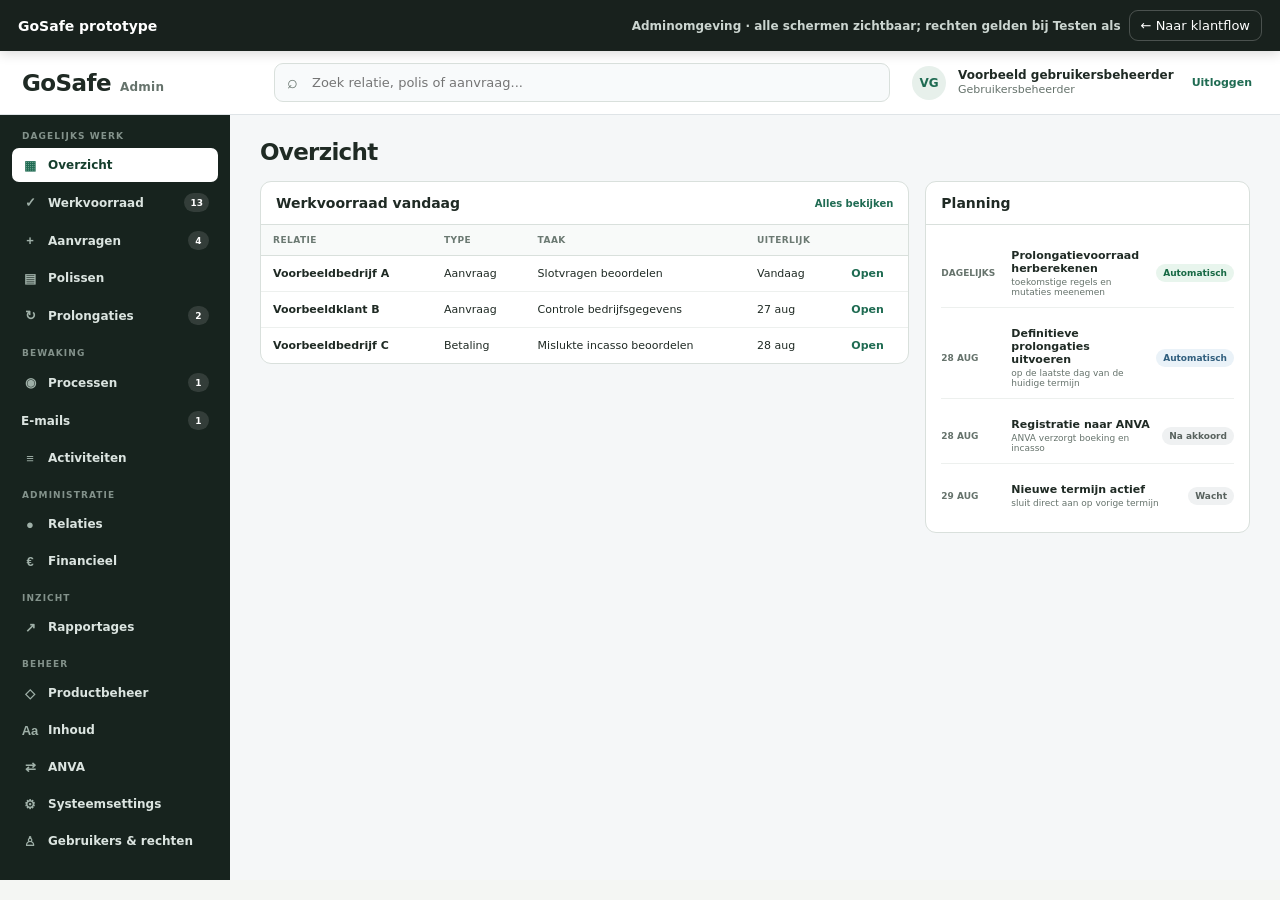
==== commit 8f7c1498: "Productbeheer: Apparatuur/Instrumenten in menu, versie-overzicht en conceptversie aanmaken/bewerken " ====
--- a/admin.html
+++ b/admin.html
@@ -4,7 +4,7 @@
 <meta charset="utf-8">
 <meta name="viewport" content="width=device-width, initial-scale=1">
 <title>GoSafe – adminprototype</title>
-<link rel="stylesheet" href="assets/prototype.css?v=20260828-communication-v1">
+<link rel="stylesheet" href="assets/prototype.css?v=20261127-product-versions-v1">
 </head>
 <body><div class="prototype-toolbar admin-prototype-toolbar"><strong>GoSafe prototype</strong><div class="toolbar-group"><span class="toolbar-context">Adminomgeving · alle schermen zichtbaar; rechten gelden bij Testen als</span><a class="toolbar-btn" href="index.html">← Naar klantflow</a></div></div><section class="screen active" id="screen-admin">
 <div class="admin-shell">
@@ -35,12 +35,28 @@
   <div class="admin-nav-group"><div class="admin-nav-label">Beheer</div>
     <button class="admin-nav" data-admin-target="products" type="button">Productbeheer</button>
     <div class="admin-product-subnav" aria-label="Productbeheer submenu">
-      <button class="admin-subnav-btn active" data-product-target="categories" type="button">Categorieën</button>
-      <button class="admin-subnav-btn" data-product-target="category-rules" type="button">Categorieregels</button>
-      <button class="admin-subnav-btn" data-product-target="costs" type="button">Algemene instellingen</button>
-      <button class="admin-subnav-btn" data-product-target="addons" type="button">Aanvullende dekkingen</button>
-      <button class="admin-subnav-btn" data-product-target="acceptance" type="button">Acceptatiecriteria</button>
-      <button class="admin-subnav-btn" data-product-target="changes" type="button">Wijzigingssets</button>
+      <div class="admin-subnav-product" data-product-nav="Apparatuurverzekering">
+        <button class="admin-subnav-btn admin-subnav-product-btn" data-product-open="Apparatuurverzekering" type="button">Apparatuur</button>
+        <div class="admin-subnav-children">
+          <button class="admin-subnav-btn" data-product-target="versions" data-product-scope="Apparatuurverzekering" type="button">Versies</button>
+          <button class="admin-subnav-btn" data-product-target="categories" data-product-scope="Apparatuurverzekering" type="button">Categorieën</button>
+          <button class="admin-subnav-btn" data-product-target="category-rules" data-product-scope="Apparatuurverzekering" type="button">Categorieregels</button>
+          <button class="admin-subnav-btn" data-product-target="costs" data-product-scope="Apparatuurverzekering" type="button">Algemene instellingen</button>
+          <button class="admin-subnav-btn" data-product-target="addons" data-product-scope="Apparatuurverzekering" type="button">Aanvullende dekkingen</button>
+          <button class="admin-subnav-btn" data-product-target="acceptance" data-product-scope="Apparatuurverzekering" type="button">Acceptatiecriteria</button>
+        </div>
+      </div>
+      <div class="admin-subnav-product" data-product-nav="Instrumentenverzekering">
+        <button class="admin-subnav-btn admin-subnav-product-btn" data-product-open="Instrumentenverzekering" type="button">Instrumenten</button>
+        <div class="admin-subnav-children">
+          <button class="admin-subnav-btn" data-product-target="versions" data-product-scope="Instrumentenverzekering" type="button">Versies</button>
+          <button class="admin-subnav-btn" data-product-target="categories" data-product-scope="Instrumentenverzekering" type="button">Categorieën</button>
+          <button class="admin-subnav-btn" data-product-target="category-rules" data-product-scope="Instrumentenverzekering" type="button">Categorieregels</button>
+          <button class="admin-subnav-btn" data-product-target="costs" data-product-scope="Instrumentenverzekering" type="button">Algemene instellingen</button>
+          <button class="admin-subnav-btn" data-product-target="addons" data-product-scope="Instrumentenverzekering" type="button">Aanvullende dekkingen</button>
+          <button class="admin-subnav-btn" data-product-target="acceptance" data-product-scope="Instrumentenverzekering" type="button">Acceptatiecriteria</button>
+        </div>
+      </div>
       <button class="admin-subnav-btn" data-product-target="api" type="button">API test</button>
     </div>
     <button class="admin-nav" data-admin-target="content" type="button">Inhoud</button>
@@ -229,23 +245,52 @@
 <div class="admin-page product-admin-page choosing-product" data-admin-page="products">
   <div class="admin-page-head product-admin-head">
     <div><h1>Productbeheer</h1></div>
-    <div class="admin-actions"><button class="admin-btn primary" id="productNewChangeSet" type="button">Nieuwe wijzigingsset</button></div>
   </div>
 
   <section class="product-choice-screen" id="productAdminChooser" aria-labelledby="productChoiceTitle">
     <h2 id="productChoiceTitle">Welk product wil je beheren?</h2>
     <div class="product-choice-grid">
-      <button class="product-choice-card" type="button" data-product-choice="Apparatuurverzekering"><span>Product</span><strong>Apparatuurverzekering</strong><em>Open productbeheer →</em></button>
-      <button class="product-choice-card" type="button" data-product-choice="Instrumentenverzekering"><span>Product</span><strong>Instrumentenverzekering</strong><em>Open productbeheer →</em></button>
+      <button class="product-choice-card" type="button" data-product-choice="Apparatuurverzekering"><span>Product</span><strong>Apparatuur</strong><small>Apparatuurverzekering</small><div class="product-choice-versions" data-product-choice-versions="Apparatuurverzekering"></div><em>Versies bekijken →</em></button>
+      <button class="product-choice-card" type="button" data-product-choice="Instrumentenverzekering"><span>Product</span><strong>Instrumenten</strong><small>Instrumentenverzekering</small><div class="product-choice-versions" data-product-choice-versions="Instrumentenverzekering"></div><em>Versies bekijken →</em></button>
     </div>
   </section>
 
   <div class="product-admin-bar product-admin-bar-quiet">
-    <div class="product-selected-context"><div class="product-selected-icon" aria-hidden="true">P</div><div class="product-selected-copy"><span>Je beheert nu</span><strong id="productCurrentName">—</strong><small>Nederland · EUR · Actief</small></div><button class="admin-btn product-change-product" id="productChangeProduct" type="button">Ander product kiezen</button><select class="product-hidden-select" id="productAdminProduct" aria-hidden="true" tabindex="-1"><option value="Apparatuurverzekering">Apparatuurverzekering</option><option value="Instrumentenverzekering">Instrumentenverzekering</option></select></div>
-    <div class="product-version-panel"><label class="product-config-view"><span>Versie bekijken</span><select class="admin-input" id="productConfigView"><option value="current">Actieve versie · vandaag</option><option value="change-2027">Concept · Tarieven 2027</option><option value="scheduled-2027">Gepland · Productdocumenten 2027</option></select></label><div class="product-version-context" id="productVersionContext"><span class="admin-chip green">Actief</span><small>Geldig sinds 1 jan 2026</small></div></div>
-  </div>
-
-  <div class="product-subpage active" data-product-page="categories">
+    <div class="product-selected-context"><div class="product-selected-icon" aria-hidden="true" id="productSelectedIcon">A</div><div class="product-selected-copy"><span>Product</span><strong id="productCurrentName">—</strong><small>Nederland · EUR</small></div><button class="admin-btn product-change-product" id="productChangeProduct" type="button">Ander product kiezen</button><select class="product-hidden-select" id="productAdminProduct" aria-hidden="true" tabindex="-1"><option value="Apparatuurverzekering">Apparatuurverzekering</option><option value="Instrumentenverzekering">Instrumentenverzekering</option></select></div>
+    <div class="product-version-panel" id="productVersionPanel"><div class="product-version-context" id="productVersionContext"></div><button class="admin-btn" id="productBackToVersions" type="button">Alle versies</button></div>
+  </div>
+
+  <div class="product-subpage" data-product-page="versions">
+    <div class="product-subpage-head product-subpage-head-quiet"><div><h2>Versies</h2></div><button class="admin-btn primary" id="productCreateConcept" type="button">Conceptversie aanmaken</button></div>
+    <div class="product-version-summary" id="productVersionSummary"></div>
+    <div class="admin-card product-concept-form" id="productConceptForm" hidden aria-live="polite">
+      <div class="admin-card-head"><div><h2>Conceptversie aanmaken</h2></div><button class="admin-btn text" id="productConceptFormClose" type="button">Sluiten</button></div>
+      <div class="admin-card-body">
+        <div class="product-change-form"><label><span>Naam</span><input class="admin-input" id="productConceptName" placeholder="Bijvoorbeeld Tarieven 2027"></label><label><span>Ingangsdatum</span><input class="admin-input" id="productConceptEffective" type="date"></label><label class="wide"><span>Basis</span><input class="admin-input" id="productConceptBase" disabled></label><label class="wide"><span>Interne notitie</span><textarea class="admin-input" id="productConceptNote" placeholder="Notitie voor collega's; niet zichtbaar voor klanten."></textarea></label></div>
+        <div class="product-rule-editor-error" id="productConceptFormError"></div>
+        <div class="admin-actions product-detail-actions"><button class="admin-btn" id="productConceptFormCancel" type="button">Annuleren</button><button class="admin-btn primary" id="productConceptCreateSave" type="button">Aanmaken</button></div>
+      </div>
+    </div>
+    <div class="admin-card product-concept-editor" id="productConceptEditor" hidden aria-live="polite">
+      <div class="admin-card-head"><div><h2 id="productConceptEditorTitle">Conceptversie bewerken</h2></div><button class="admin-btn text" id="productConceptEditorClose" type="button">Sluiten</button></div>
+      <div class="admin-card-body">
+        <div class="product-change-form"><label><span>Naam</span><input class="admin-input" id="productConceptEditName"></label><label><span>Ingangsdatum</span><input class="admin-input" id="productConceptEditEffective" type="date"></label><label class="wide"><span>Interne notitie</span><textarea class="admin-input" id="productConceptEditNote" placeholder="Notitie voor collega's; niet zichtbaar voor klanten."></textarea></label></div>
+        <div class="product-concept-section"><h3>Wijzigingen in dit concept</h3><div class="product-change-lines" id="productConceptChanges"></div></div>
+        <div class="product-concept-section"><h3>Onderdelen wijzigen</h3><div class="product-concept-parts">
+          <button class="product-concept-part" data-concept-part="categories" type="button"><strong>Categorieën</strong><small>Premie, eigen risico en regels per categorie</small></button>
+          <button class="product-concept-part" data-concept-part="category-rules" type="button"><strong>Categorieregels</strong><small>Serienummer, computerapparatuur, clausules</small></button>
+          <button class="product-concept-part" data-concept-part="costs" type="button"><strong>Algemene instellingen</strong><small>Premie, kosten, voorwaarden en IPID</small></button>
+          <button class="product-concept-part" data-concept-part="addons" type="button"><strong>Aanvullende dekkingen</strong><small>Inhuur en verhuur</small></button>
+          <button class="product-concept-part" data-concept-part="acceptance" type="button"><strong>Acceptatiecriteria</strong><small>Grenzen en computerverhouding</small></button>
+        </div></div>
+        <div class="product-rule-editor-error" id="productConceptEditorError"></div>
+        <div class="admin-actions product-change-actions"><button class="admin-btn" id="productConceptSave" type="button">Concept opslaan</button><button class="admin-btn primary" id="productConceptPublish" type="button">Controleren &amp; publiceren</button></div>
+      </div>
+    </div>
+    <div class="admin-card"><div class="admin-card-head"><div><h2>Versiegeschiedenis</h2></div></div><div class="admin-table-wrap"><table class="admin-table product-version-table"><thead><tr><th>Versie</th><th>Geldigheid</th><th>Status</th><th></th></tr></thead><tbody id="productVersionRows"></tbody></table></div></div>
+  </div>
+
+  <div class="product-subpage" data-product-page="categories">
     <div class="product-subpage-head product-subpage-head-quiet"><div><h2>Categorieën</h2></div></div>
 
 
@@ -259,7 +304,7 @@
       <div class="admin-card product-category-detail" id="productCategoryDetail" aria-live="polite">
         <div class="admin-card-head"><div><div class="product-breadcrumb" id="productCategoryBreadcrumb">Categorie</div><h2 id="productCategoryTitle">Categorie bewerken</h2></div><button class="admin-btn text" id="productCloseCategoryEdit" type="button">Sluiten</button></div>
         <div class="admin-card-body">
-          <div class="product-edit-set-context compact"><span>Wijzigingsset</span><strong>Tarieven 2027 · 1 jan 2027</strong></div>
+          <div class="product-edit-set-context compact"><span>Conceptversie</span><strong id="productCategoryConceptContext">—</strong></div>
           <div class="product-detail-section"><h3>Premie</h3><div class="product-detail-grid"><label><span>Instelling</span><select class="admin-input product-inherit-mode" id="productCategoryRateMode"><option value="inherit">Overnemen</option><option value="override">Eigen waarde</option></select></label><label><span>Percentage</span><input class="admin-input" id="productCategoryRate" value="" placeholder="0,00%"></label></div><div class="product-field-source" id="productCategoryRateSource"></div><span id="productCategoryEffectiveRate" hidden></span></div>
           <div class="product-detail-section"><h3>Eigen risico</h3><div class="product-detail-grid"><label><span>Instelling</span><select class="admin-input product-inherit-mode" id="productCategoryDeductibleMode"><option value="inherit">Overnemen</option><option value="override">Eigen waarde</option></select></label><label><span>Bedrag</span><input class="admin-input" id="productCategoryDeductible" value="" placeholder="€ 0"></label></div><div class="product-field-source" id="productCategoryDeductibleSource"></div><span id="productCategoryEffectiveDeductible" hidden></span></div>
           <div class="product-detail-section"><h3>Regels</h3><div class="product-rule-effective" id="productCategoryInheritedRules"></div><div class="product-rule-linker"><span>Regels koppelen op dit niveau</span><div class="product-rule-multiselect"><div class="product-rule-picker-tools"><input class="admin-input product-rule-search" id="productCategoryRuleSearch" type="search" placeholder="Zoek op naam, code of omschrijving..." autocomplete="off"><select class="admin-input" id="productCategoryRuleTypeFilter" aria-label="Filter op regeltype"><option value="">Alle typen</option><option>Serienummer verplicht</option><option>Computerapparatuur</option><option>Clausule toevoegen</option></select></div><div class="product-rule-picker-summary"><span id="productCategoryRuleResultCount">Beschikbare regels</span><button class="admin-btn text" id="productCategoryRuleClearSearch" type="button">Wis zoekopdracht</button></div><div class="product-rule-options" id="productCategoryRuleOptions"><div class="product-rule-picker-empty" id="productCategoryRuleEmpty" hidden>Geen actieve regels gevonden. Pas je zoekopdracht of typefilter aan.</div><label class="product-rule-option" data-product="Apparatuurverzekering" data-rule-code="REG-SERIAL-REQ" data-rule-search="serienummer verplicht reg-serial-req registratie objectgegevens identificatie"><input type="checkbox" value="Serienummer verplicht"><span><strong>Serienummer verplicht</strong><small>REG-SERIAL-REQ</small></span><em>Serienummer verplicht</em></label><label class="product-rule-option" data-product="Apparatuurverzekering" data-rule-code="REG-COMPUTER" data-rule-search="computerapparatuur reg-computer classificatie acceptatie verhouding"><input type="checkbox" value="Computerapparatuur"><span><strong>Computerapparatuur</strong><small>REG-COMPUTER</small></span><em>Computerapparatuur</em></label><label class="product-rule-option" data-product="Instrumentenverzekering" data-rule-code="REG-COMPUTER-INS" data-rule-search="computerapparatuur reg-computer-ins classificatie acceptatie verhouding"><input type="checkbox" value="Computerapparatuur"><span><strong>Computerapparatuur</strong><small>REG-COMPUTER-INS</small></span><em>Computerapparatuur</em></label><label class="product-rule-option" data-product="Apparatuurverzekering" data-rule-code="CLA-CL233" data-rule-search="clausule cl233 toevoegen cla-cl233 polisvoorwaarden dekking"><input type="checkbox" value="Clausule CL233 toevoegen"><span><strong>Clausule CL233 toevoegen</strong><small>CLA-CL233</small></span><em>Clausule toevoegen</em></label></div></div><div class="product-rule-link-actions"><span class="product-rule-selection-count" id="productCategoryRuleSelection">0 regels geselecteerd</span><button class="admin-btn" id="productCategoryAddRule" type="button" disabled>Koppel geselecteerde regels</button></div></div><div class="product-own-rule-list" id="productCategoryOwnRules"></div></div>
@@ -292,7 +337,7 @@
       <tr class="product-setting-row" data-product="Instrumentenverzekering" data-setting-key="policy_costs_renewal" data-setting-name="Poliskosten per prolongatie" data-setting-value="5" data-setting-unit="EUR" data-setting-application="Iedere prolongatie" data-setting-effective="2026-01-01"><td><div class="admin-primary">Poliskosten per prolongatie</div><div class="admin-secondary">policy_costs_renewal</div></td><td class="admin-money product-setting-value">€ 5,00</td><td>Iedere prolongatie</td><td>1 jan 2026</td><td><button class="admin-btn text product-edit-setting" type="button">Wijzigen</button></td></tr>
       <tr class="product-setting-row" data-product="Instrumentenverzekering" data-setting-key="administration_costs" data-setting-name="Administratiekosten" data-setting-value="2.5" data-setting-unit="EUR" data-setting-application="Productconfiguratie" data-setting-effective="2026-01-01"><td><div class="admin-primary">Administratiekosten</div><div class="admin-secondary">administration_costs</div></td><td class="admin-money product-setting-value">€ 2,50</td><td>Productconfiguratie</td><td>1 jan 2026</td><td><button class="admin-btn text product-edit-setting" type="button">Wijzigen</button></td></tr>
     </tbody></table></div></div>
-    <div class="admin-card product-setting-editor" id="productSettingEditor" aria-live="polite"><div class="admin-card-head"><div><h2 id="productSettingEditorTitle">Productinstelling wijzigen</h2></div><button class="admin-btn text" id="productSettingEditorClose" type="button">Sluiten</button></div><div class="admin-card-body"><div class="product-setting-editor-grid"><label><span>Instelling</span><input class="admin-input" id="productSettingName" disabled></label><label><span>Waarde</span><input class="admin-input" id="productSettingValue" type="number" min="0" step="0.01"></label><label><span>Eenheid</span><input class="admin-input" value="Euro" disabled></label><label><span>Geldig vanaf</span><input class="admin-input" id="productSettingEffective" type="date"></label></div><div class="product-rule-editor-error" id="productSettingEditorError">Vul een geldige waarde en ingangsdatum in.</div><div class="admin-actions product-detail-actions"><button class="admin-btn" id="productSettingEditorCancel" type="button">Annuleren</button><button class="admin-btn primary" id="productSettingSave" type="button">Opslaan in wijzigingsset</button></div></div></div>
+    <div class="admin-card product-setting-editor" id="productSettingEditor" aria-live="polite"><div class="admin-card-head"><div><h2 id="productSettingEditorTitle">Productinstelling wijzigen</h2></div><button class="admin-btn text" id="productSettingEditorClose" type="button">Sluiten</button></div><div class="admin-card-body"><div class="product-setting-editor-grid"><label><span>Instelling</span><input class="admin-input" id="productSettingName" disabled></label><label><span>Waarde</span><input class="admin-input" id="productSettingValue" type="number" min="0" step="0.01"></label><label><span>Eenheid</span><input class="admin-input" value="Euro" disabled></label><label><span>Geldig vanaf</span><input class="admin-input" id="productSettingEffective" type="date"></label></div><div class="product-rule-editor-error" id="productSettingEditorError">Vul een geldige waarde en ingangsdatum in.</div><div class="admin-actions product-detail-actions"><button class="admin-btn" id="productSettingEditorCancel" type="button">Annuleren</button><button class="admin-btn primary" id="productSettingSave" type="button">Opslaan in concept</button></div></div></div>
     <div class="product-document-grid"><div class="admin-card product-conditions-card"><div class="admin-card-head"><div><h2>Voorwaarden</h2></div></div><div class="admin-table-wrap"><table class="admin-table product-conditions-table"><thead><tr><th>Geselecteerde voorwaarden</th><th>Versie</th><th></th></tr></thead><tbody>
       <tr class="product-conditions-row" data-product="Apparatuurverzekering" data-condition-ids="AV-GS-2026-01|VW-APP-2026-01"><td class="product-condition-names"><div class="admin-primary">Algemene voorwaarden GoSafe</div><div class="admin-primary">Voorwaarden Apparatuurverzekering</div></td><td>2026-01</td><td><button class="admin-btn text product-edit-conditions" type="button">Wijzigen</button></td></tr>
       <tr class="product-conditions-row" data-product="Instrumentenverzekering" data-condition-ids="AV-GS-2026-01|VW-INS-2026-01"><td class="product-condition-names"><div class="admin-primary">Algemene voorwaarden GoSafe</div><div class="admin-primary">Voorwaarden Instrumentenverzekering</div></td><td>2026-01</td><td><button class="admin-btn text product-edit-conditions" type="button">Wijzigen</button></td></tr>
@@ -305,12 +350,12 @@
       <label data-products="Apparatuurverzekering|Instrumentenverzekering"><input type="checkbox" value="AV-GS-2026-01"><span><strong>Algemene voorwaarden GoSafe</strong><small>AV-GS-2026-01</small></span></label>
       <label data-products="Apparatuurverzekering"><input type="checkbox" value="VW-APP-2026-01"><span><strong>Voorwaarden Apparatuurverzekering</strong><small>VW-APP-2026-01</small></span></label>
       <label data-products="Instrumentenverzekering"><input type="checkbox" value="VW-INS-2026-01"><span><strong>Voorwaarden Instrumentenverzekering</strong><small>VW-INS-2026-01</small></span></label>
-    </div><div class="product-rule-editor-error" id="productConditionsEditorError">Selecteer minimaal één voorwaarde.</div><div class="admin-actions product-detail-actions"><button class="admin-btn" id="productConditionsEditorCancel" type="button">Annuleren</button><button class="admin-btn primary" id="productConditionsSave" type="button">Opslaan in wijzigingsset</button></div></div></div>
+    </div><div class="product-rule-editor-error" id="productConditionsEditorError">Selecteer minimaal één voorwaarde.</div><div class="admin-actions product-detail-actions"><button class="admin-btn" id="productConditionsEditorCancel" type="button">Annuleren</button><button class="admin-btn primary" id="productConditionsSave" type="button">Opslaan in concept</button></div></div></div>
     <div class="admin-card product-ipid-editor" id="productIpidEditor" aria-live="polite"><div class="admin-card-head"><div><h2>IPID selecteren</h2></div><button class="admin-btn text" id="productIpidEditorClose" type="button">Sluiten</button></div><div class="admin-card-body"><div class="product-condition-options" id="productIpidOptions">
       <label data-products="Apparatuurverzekering"><input type="radio" name="product-ipid" value="IPID-APP-2026-01"><span><strong>IPID Apparatuurverzekering</strong><small>IPID-APP-2026-01 · versie 2026-01</small></span></label>
       <label data-products="Instrumentenverzekering"><input type="radio" name="product-ipid" value="IPID-INS-2026-01"><span><strong>IPID Instrumentenverzekering</strong><small>IPID-INS-2026-01 · versie 2026-01</small></span></label>
       <label data-products="Apparatuurverzekering|Instrumentenverzekering"><input type="radio" name="product-ipid" value="IPID-GS-2027-01"><span><strong>IPID GoSafe 2027</strong><small>IPID-GS-2027-01 · conceptdocument</small></span></label>
-    </div><div class="product-rule-editor-note">IPID-documenten komen uit een aparte, versieerbare documentbibliotheek. Het beheer daarvan werken we later uit.</div><div class="product-rule-editor-error" id="productIpidEditorError">Selecteer een IPID-document.</div><div class="admin-actions product-detail-actions"><button class="admin-btn" id="productIpidEditorCancel" type="button">Annuleren</button><button class="admin-btn primary" id="productIpidSave" type="button">Opslaan in wijzigingsset</button></div></div></div>
+    </div><div class="product-rule-editor-note">IPID-documenten komen uit een aparte, versieerbare documentbibliotheek. Het beheer daarvan werken we later uit.</div><div class="product-rule-editor-error" id="productIpidEditorError">Selecteer een IPID-document.</div><div class="admin-actions product-detail-actions"><button class="admin-btn" id="productIpidEditorCancel" type="button">Annuleren</button><button class="admin-btn primary" id="productIpidSave" type="button">Opslaan in concept</button></div></div></div>
   </div>
 
   <div class="product-subpage" data-product-page="addons">
@@ -321,7 +366,7 @@
       <tr class="product-addon-row" data-product="Instrumentenverzekering" data-addon-type="inhire" data-addon-tiers="5000:75|10000:150|15000:225|20000:300|25000:375"><td><div class="admin-primary">Inhuur</div></td><td>Bedrag/premie-staffel</td><td class="product-addon-value">€ 5.000 – € 25.000</td><td><button class="admin-btn text product-edit-addon" type="button">Bewerken</button></td></tr>
       <tr class="product-addon-row" data-product="Instrumentenverzekering" data-addon-type="rental" data-addon-percentage="25"><td><div class="admin-primary">Verhuur</div></td><td>Toeslag op itempremie</td><td class="product-addon-value">25%</td><td><button class="admin-btn text product-edit-addon" type="button">Bewerken</button></td></tr>
     </tbody></table></div></div>
-    <div class="admin-card product-addon-editor" id="productAddonEditor" aria-live="polite"><div class="admin-card-head"><div><h2 id="productAddonEditorTitle">Aanvullende dekking bewerken</h2></div><button class="admin-btn text" id="productAddonEditorClose" type="button">Sluiten</button></div><div class="admin-card-body"><div id="productInhireTierEditor"><div class="product-tier-head"><strong>Verzekerd bedrag</strong><strong>Jaarpremie</strong><span></span></div><div class="product-tier-rows" id="productInhireTierRows"></div><button class="admin-btn text" id="productAddInhireTier" type="button">Staffelregel toevoegen</button></div><div id="productRentalPercentageEditor" hidden><label class="product-addon-percentage"><span>Toeslagpercentage</span><div><input class="admin-input" id="productRentalPercentage" type="number" min="0" step="0.1"><b>%</b></div></label></div><div class="product-rule-editor-error" id="productAddonEditorError">Vul geldige waarden in.</div><div class="admin-actions product-detail-actions"><button class="admin-btn" id="productAddonEditorCancel" type="button">Annuleren</button><button class="admin-btn primary" id="productAddonSave" type="button">Opslaan in wijzigingsset</button></div></div></div>
+    <div class="admin-card product-addon-editor" id="productAddonEditor" aria-live="polite"><div class="admin-card-head"><div><h2 id="productAddonEditorTitle">Aanvullende dekking bewerken</h2></div><button class="admin-btn text" id="productAddonEditorClose" type="button">Sluiten</button></div><div class="admin-card-body"><div id="productInhireTierEditor"><div class="product-tier-head"><strong>Verzekerd bedrag</strong><strong>Jaarpremie</strong><span></span></div><div class="product-tier-rows" id="productInhireTierRows"></div><button class="admin-btn text" id="productAddInhireTier" type="button">Staffelregel toevoegen</button></div><div id="productRentalPercentageEditor" hidden><label class="product-addon-percentage"><span>Toeslagpercentage</span><div><input class="admin-input" id="productRentalPercentage" type="number" min="0" step="0.1"><b>%</b></div></label></div><div class="product-rule-editor-error" id="productAddonEditorError">Vul geldige waarden in.</div><div class="admin-actions product-detail-actions"><button class="admin-btn" id="productAddonEditorCancel" type="button">Annuleren</button><button class="admin-btn primary" id="productAddonSave" type="button">Opslaan in concept</button></div></div></div>
   </div>
 
   <div class="product-subpage" data-product-page="acceptance">
@@ -338,16 +383,7 @@
       <tr class="product-acceptance-row" data-product="Instrumentenverzekering" data-acceptance-type="allowed_country" data-acceptance-code="ACC-COUNTRY-NL-INS" data-acceptance-name="Woon-/vestigingsland" data-acceptance-value="Nederland" data-acceptance-unit="land" data-acceptance-outcome="Uitval" data-acceptance-status="Actief" data-acceptance-effective="2026-01-01"><td><div class="admin-primary">Woon-/vestigingsland</div><div class="admin-secondary">ACC-COUNTRY-NL-INS</div></td><td class="product-acceptance-setting">Alleen Nederland</td><td><span class="admin-chip red">Uitval</span></td><td><span class="admin-chip green">Actief</span></td><td><button class="admin-btn text product-edit-acceptance" type="button">Bewerken</button></td></tr>
       <tr class="product-acceptance-row" data-product="Instrumentenverzekering" data-acceptance-type="computer_ratio" data-acceptance-code="ACC-COMPUTER-RATIO-INS" data-acceptance-name="Maximum aandeel computerapparatuur" data-acceptance-value="100" data-acceptance-unit="procent" data-acceptance-outcome="Uitval" data-acceptance-status="Actief" data-acceptance-effective="2026-01-01"><td><div class="admin-primary">Maximum aandeel computerapparatuur</div><div class="admin-secondary">ACC-COMPUTER-RATIO-INS</div></td><td class="product-acceptance-setting"><strong>100% van overige items</strong><small>Classificatie via categorieregel Computerapparatuur</small></td><td><span class="admin-chip red">Uitval</span></td><td><span class="admin-chip green">Actief</span></td><td><button class="admin-btn text product-edit-acceptance" type="button">Bewerken</button></td></tr>
     </tbody></table></div></div>
-    <div class="admin-card product-acceptance-editor" id="productAcceptanceEditor" aria-live="polite"><div class="admin-card-head"><div><h2 id="productAcceptanceEditorTitle">Acceptatiecriterium bewerken</h2></div><button class="admin-btn text" id="productAcceptanceEditorClose" type="button">Sluiten</button></div><div class="admin-card-body"><div class="product-acceptance-editor-grid"><label class="wide"><span>Criteriumtype</span><select class="admin-input" id="productAcceptanceType" disabled><option value="max_item_amount">Maximaal verzekerd bedrag per item</option><option value="max_item_count">Maximaal aantal objecten</option><option value="max_total_amount">Maximaal totaal verzekerd bedrag</option><option value="allowed_country">Woon-/vestigingsland</option><option value="computer_ratio">Maximum aandeel computerapparatuur</option></select></label><label id="productAcceptanceValueField"><span id="productAcceptanceValueLabel">Grenswaarde</span><input class="admin-input" id="productAcceptanceValue" type="number" min="0" step="1"></label><label id="productAcceptanceCountryField" hidden><span>Toegestaan land</span><select class="admin-input" id="productAcceptanceCountry"><option>Nederland</option><option>Duitsland</option></select></label><label><span>Status</span><select class="admin-input" id="productAcceptanceStatus"><option>Actief</option><option>Concept</option><option>Inactief</option></select></label><label><span>Geldig vanaf</span><input class="admin-input" id="productAcceptanceEffective" type="date" value="2026-01-01"></label><div class="wide product-rule-fixed-config"><strong id="productAcceptanceOutcomeLabel">Bij afwijking: uitval</strong><small id="productAcceptanceSourceLabel">Computeritems worden bepaald via de effectieve categorieregel Computerapparatuur.</small></div></div><div class="product-rule-editor-error" id="productAcceptanceEditorError">Vul een geldige waarde, status en ingangsdatum in.</div><div class="admin-actions product-detail-actions"><button class="admin-btn" id="productAcceptanceEditorCancel" type="button">Annuleren</button><button class="admin-btn primary" id="productAcceptanceSave" type="button">Opslaan in wijzigingsset</button></div></div></div>
-  </div>
-
-  <div class="product-subpage" data-product-page="changes">
-    <div class="product-subpage-head"><div><h2>Wijzigingssets</h2></div><button class="admin-btn primary" id="productNewChangeSetInline" type="button">Nieuwe wijzigingsset</button></div>
-    <div class="admin-card"><div class="admin-table-wrap"><table class="admin-table"><thead><tr><th>Wijzigingsset</th><th>Ingangsdatum</th><th>Wijzigingen</th><th>Status</th><th></th></tr></thead><tbody>
-      <tr><td><div class="admin-primary">Productinstellingen 2026</div><div class="admin-secondary">Gepubliceerd 1 jan 2026</div></td><td>1 jan 2026</td><td>Initiële waarden</td><td><span class="admin-chip green">Gepubliceerd</span></td><td><button class="admin-btn text" type="button">Bekijk</button></td></tr>
-      <tr><td><div class="admin-primary">Tarieven 2027</div><div class="admin-secondary">Voorbeeldconcept, nog niet actief</div></td><td>1 jan 2027</td><td>2 conceptwijzigingen</td><td><span class="admin-chip gray">Concept</span></td><td><button class="admin-btn text product-edit-draft" type="button">Open</button></td></tr>
-    </tbody></table></div></div>
-    <div class="product-change-editor" id="productChangeEditor"><div class="admin-card-head"><div><h2>Wijzigingsset bewerken</h2></div><button class="admin-btn text" id="productCloseChangeSet" type="button">Sluiten</button></div><div class="admin-card-body"><div class="product-change-form"><label><span>Naam</span><input class="admin-input" value="Tarieven 2027"></label><label><span>Ingangsdatum</span><input class="admin-input" type="date" value="2027-01-01"></label><label class="wide"><span>Interne notitie</span><textarea class="admin-input" id="productChangeInternalNote" placeholder="Notitie voor collega's; niet zichtbaar voor klanten."></textarea></label></div><div class="product-change-lines"><div><strong>Apparatuurverzekering / Camera’s / Cinema camera · premie</strong><span>1,25% → <b>1,35%</b></span><em>Voorbeeld</em></div><div><strong>Poliskosten nieuwe verzekering</strong><span>€ 5,00 → <b>€ 7,50</b></span><em>Voorbeeld</em></div></div><div class="product-change-warning">Deze waarden zijn alleen voorbeelddata in het prototype en zijn niet als productbesluit vastgelegd.</div><div class="admin-actions product-change-actions"><button class="admin-btn" id="productSaveChangeSet" type="button">Concept opslaan</button><button class="admin-btn primary" type="button">Controleren &amp; publiceren</button></div></div></div>
+    <div class="admin-card product-acceptance-editor" id="productAcceptanceEditor" aria-live="polite"><div class="admin-card-head"><div><h2 id="productAcceptanceEditorTitle">Acceptatiecriterium bewerken</h2></div><button class="admin-btn text" id="productAcceptanceEditorClose" type="button">Sluiten</button></div><div class="admin-card-body"><div class="product-acceptance-editor-grid"><label class="wide"><span>Criteriumtype</span><select class="admin-input" id="productAcceptanceType" disabled><option value="max_item_amount">Maximaal verzekerd bedrag per item</option><option value="max_item_count">Maximaal aantal objecten</option><option value="max_total_amount">Maximaal totaal verzekerd bedrag</option><option value="allowed_country">Woon-/vestigingsland</option><option value="computer_ratio">Maximum aandeel computerapparatuur</option></select></label><label id="productAcceptanceValueField"><span id="productAcceptanceValueLabel">Grenswaarde</span><input class="admin-input" id="productAcceptanceValue" type="number" min="0" step="1"></label><label id="productAcceptanceCountryField" hidden><span>Toegestaan land</span><select class="admin-input" id="productAcceptanceCountry"><option>Nederland</option><option>Duitsland</option></select></label><label><span>Status</span><select class="admin-input" id="productAcceptanceStatus"><option>Actief</option><option>Concept</option><option>Inactief</option></select></label><label><span>Geldig vanaf</span><input class="admin-input" id="productAcceptanceEffective" type="date" value="2026-01-01"></label><div class="wide product-rule-fixed-config"><strong id="productAcceptanceOutcomeLabel">Bij afwijking: uitval</strong><small id="productAcceptanceSourceLabel">Computeritems worden bepaald via de effectieve categorieregel Computerapparatuur.</small></div></div><div class="product-rule-editor-error" id="productAcceptanceEditorError">Vul een geldige waarde, status en ingangsdatum in.</div><div class="admin-actions product-detail-actions"><button class="admin-btn" id="productAcceptanceEditorCancel" type="button">Annuleren</button><button class="admin-btn primary" id="productAcceptanceSave" type="button">Opslaan in concept</button></div></div></div>
   </div>
 
   <div class="product-subpage" data-product-page="api">
@@ -450,6 +486,6 @@
 </main>
 </div>
 </div>
-</section><div class="admin-toast" id="productAdminToast" role="status" aria-live="polite"></div><script src="assets/admin.js?v=20260831-admin-ux-v6"></script><script src="assets/communications.js?v=20261127-anva-settings-v1"></script><script src="assets/integrations.js?v=20261127-anva-settings-v1"></script>
+</section><div class="admin-toast" id="productAdminToast" role="status" aria-live="polite"></div><script src="assets/admin.js?v=20261127-product-versions-v1"></script><script src="assets/communications.js?v=20261127-product-versions-v1"></script><script src="assets/integrations.js?v=20261127-anva-settings-v1"></script>
 </body>
 </html>
--- a/assets/prototype.css
+++ b/assets/prototype.css
@@ -855,3 +855,51 @@
 .admin-report{display:flex;min-height:84px;flex-direction:column;justify-content:space-between;padding:15px}.admin-report h3{margin-bottom:16px}.product-choice-screen{padding:22px}.product-choice-card{padding:16px}.product-choice-card strong{margin-bottom:0}.product-choice-card em{margin-top:12px}
 @media(max-width:800px){.admin-status-strip{width:100%}.admin-status-strip button{min-width:0;flex:1}}
 @media(max-width:560px){.admin-status-strip{align-items:stretch;flex-direction:column}.admin-status-strip button{border-right:0;border-bottom:1px solid var(--line)}.admin-status-strip button:last-child{border-bottom:0}}
+/* Productbeheer: product in menu, versie-overzicht en conceptversie */
+.admin-subnav-product{display:flex;flex-direction:column}
+.admin-subnav-product-btn{font-size:11px;font-weight:800;color:#d6dfdb}
+.admin-subnav-product.open>.admin-subnav-product-btn{color:#fff}
+.admin-subnav-children{display:none;flex-direction:column;gap:1px;margin:1px 0 5px 8px;padding-left:8px;border-left:1px solid rgba(255,255,255,.12)}
+.admin-subnav-product.open>.admin-subnav-children{display:flex}
+.product-choice-versions{display:flex;flex-wrap:wrap;gap:6px 14px;margin-top:10px}
+.product-choice-versions>div{display:flex;align-items:center;gap:6px}
+.product-choice-versions small{margin:0!important}
+.product-version-panel{display:flex;align-items:center;justify-content:flex-end;gap:10px}
+.product-version-context{flex:1;min-width:0}
+.product-version-context>div{display:flex;flex-direction:column;min-width:0;margin-right:auto}
+.product-version-context strong{font-size:10px}
+.product-version-context .admin-btn.text{white-space:nowrap}
+.product-admin-page.product-page-versions #productVersionPanel{display:none}
+.product-admin-page.product-page-api .product-admin-bar{display:none!important}
+.product-admin-page.product-readonly .product-open-category,.product-admin-page.product-readonly #productNewCategoryRule,.product-admin-page.product-readonly .product-edit-rule,.product-admin-page.product-readonly .product-edit-setting,.product-admin-page.product-readonly .product-edit-conditions,.product-admin-page.product-readonly .product-edit-ipid,.product-admin-page.product-readonly .product-edit-addon,.product-admin-page.product-readonly .product-edit-acceptance{visibility:hidden}
+.product-admin-page.product-readonly .product-category-detail,.product-admin-page.product-readonly .product-rule-editor,.product-admin-page.product-readonly .product-setting-editor,.product-admin-page.product-readonly .product-conditions-editor,.product-admin-page.product-readonly .product-ipid-editor,.product-admin-page.product-readonly .product-addon-editor,.product-admin-page.product-readonly .product-acceptance-editor{display:none!important}
+.product-version-summary{display:grid;grid-template-columns:repeat(auto-fit,minmax(280px,1fr));gap:14px;margin-bottom:14px}
+.product-version-card{margin:0}
+.product-version-card .admin-card-body{display:flex;flex-direction:column;gap:10px;height:100%}
+.product-version-card-label{color:var(--muted);font-size:8px;font-weight:900;letter-spacing:.06em;text-transform:uppercase}
+.product-version-card-title{display:flex;align-items:center;justify-content:space-between;gap:10px}
+.product-version-card-title strong{font-size:13px}
+.product-version-card dl{margin:0;display:flex;flex-direction:column;gap:6px}
+.product-version-card dl>div{display:grid;grid-template-columns:110px 1fr;gap:10px}
+.product-version-card dt{color:var(--muted);font-size:9px}
+.product-version-card dd{margin:0;font-size:10px;font-weight:700}
+.product-version-card .admin-actions{margin-top:auto}
+.product-version-card.is-empty{border-style:dashed;background:#fbfcfb}
+.product-concept-form,.product-concept-editor{margin-bottom:14px;border-color:#cfd8d3}
+.product-concept-form[hidden],.product-concept-editor[hidden]{display:none}
+.product-concept-section{margin-bottom:14px}
+.product-concept-section h3{margin:0 0 8px;font-size:11px}
+#productConceptChanges>div{grid-template-columns:1fr 160px 64px}
+#productConceptChanges em{color:#43554b;background:#eef3f0}
+.product-concept-empty{display:block!important;padding:12px!important;color:var(--muted);font-size:10px}
+.product-concept-parts{display:grid;grid-template-columns:repeat(auto-fit,minmax(170px,1fr));gap:8px}
+.product-concept-part{appearance:none;text-align:left;border:1px solid #d8e0dc;border-radius:9px;background:#fff;padding:11px 12px;cursor:pointer;font:inherit}
+.product-concept-part:hover{border-color:var(--brand);background:#f7faf8}
+.product-concept-part strong{display:block;font-size:10px}
+.product-concept-part small{display:block;margin-top:3px;color:var(--muted);font-size:9px;line-height:1.4}
+.product-version-row.selected{background:#f7faf8}
+.product-rule-editor-error:empty{display:none}
+#productCreateConcept[hidden]{display:none}
+.product-admin-bar.product-admin-bar-quiet{grid-template-columns:minmax(300px,auto) minmax(0,1.4fr)}
+.product-version-context strong,.product-version-context small{white-space:nowrap;overflow:hidden;text-overflow:ellipsis}
+@media(max-width:1050px){.product-admin-bar.product-admin-bar-quiet{grid-template-columns:1fr}}
